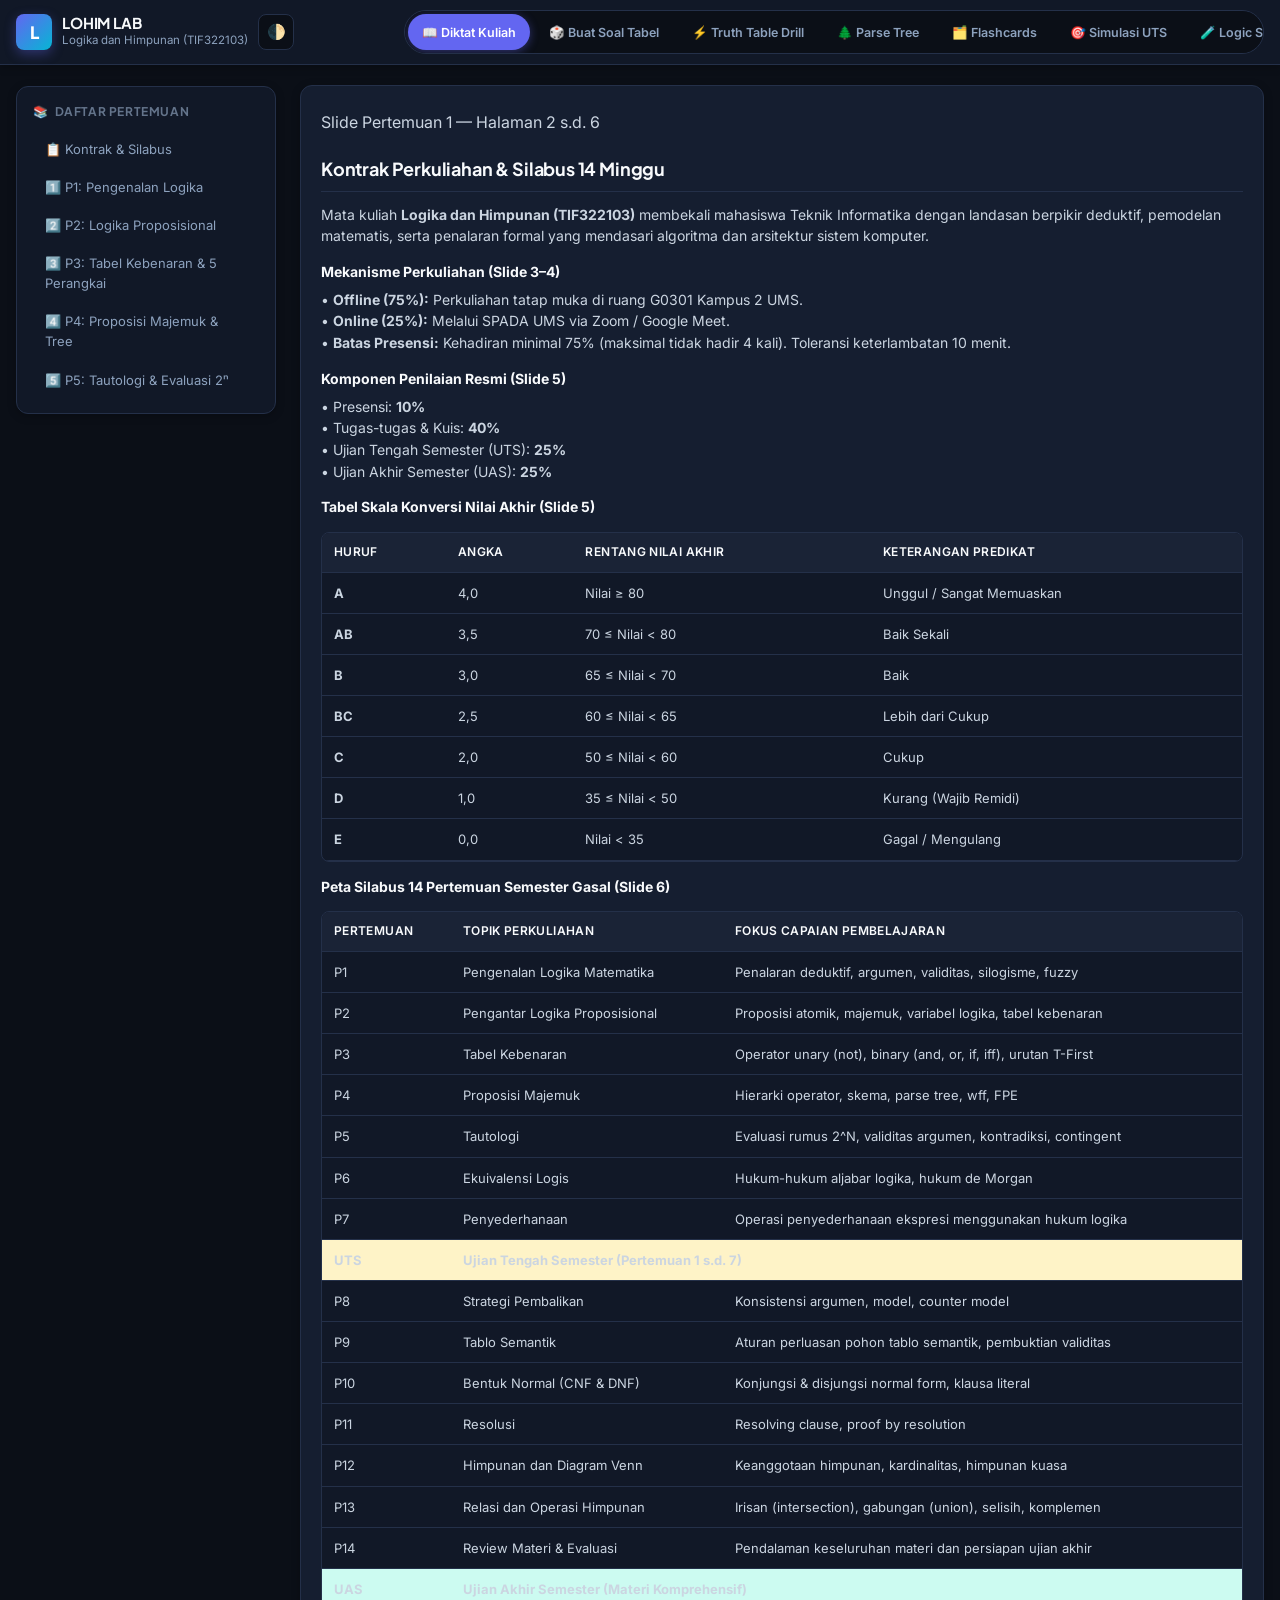
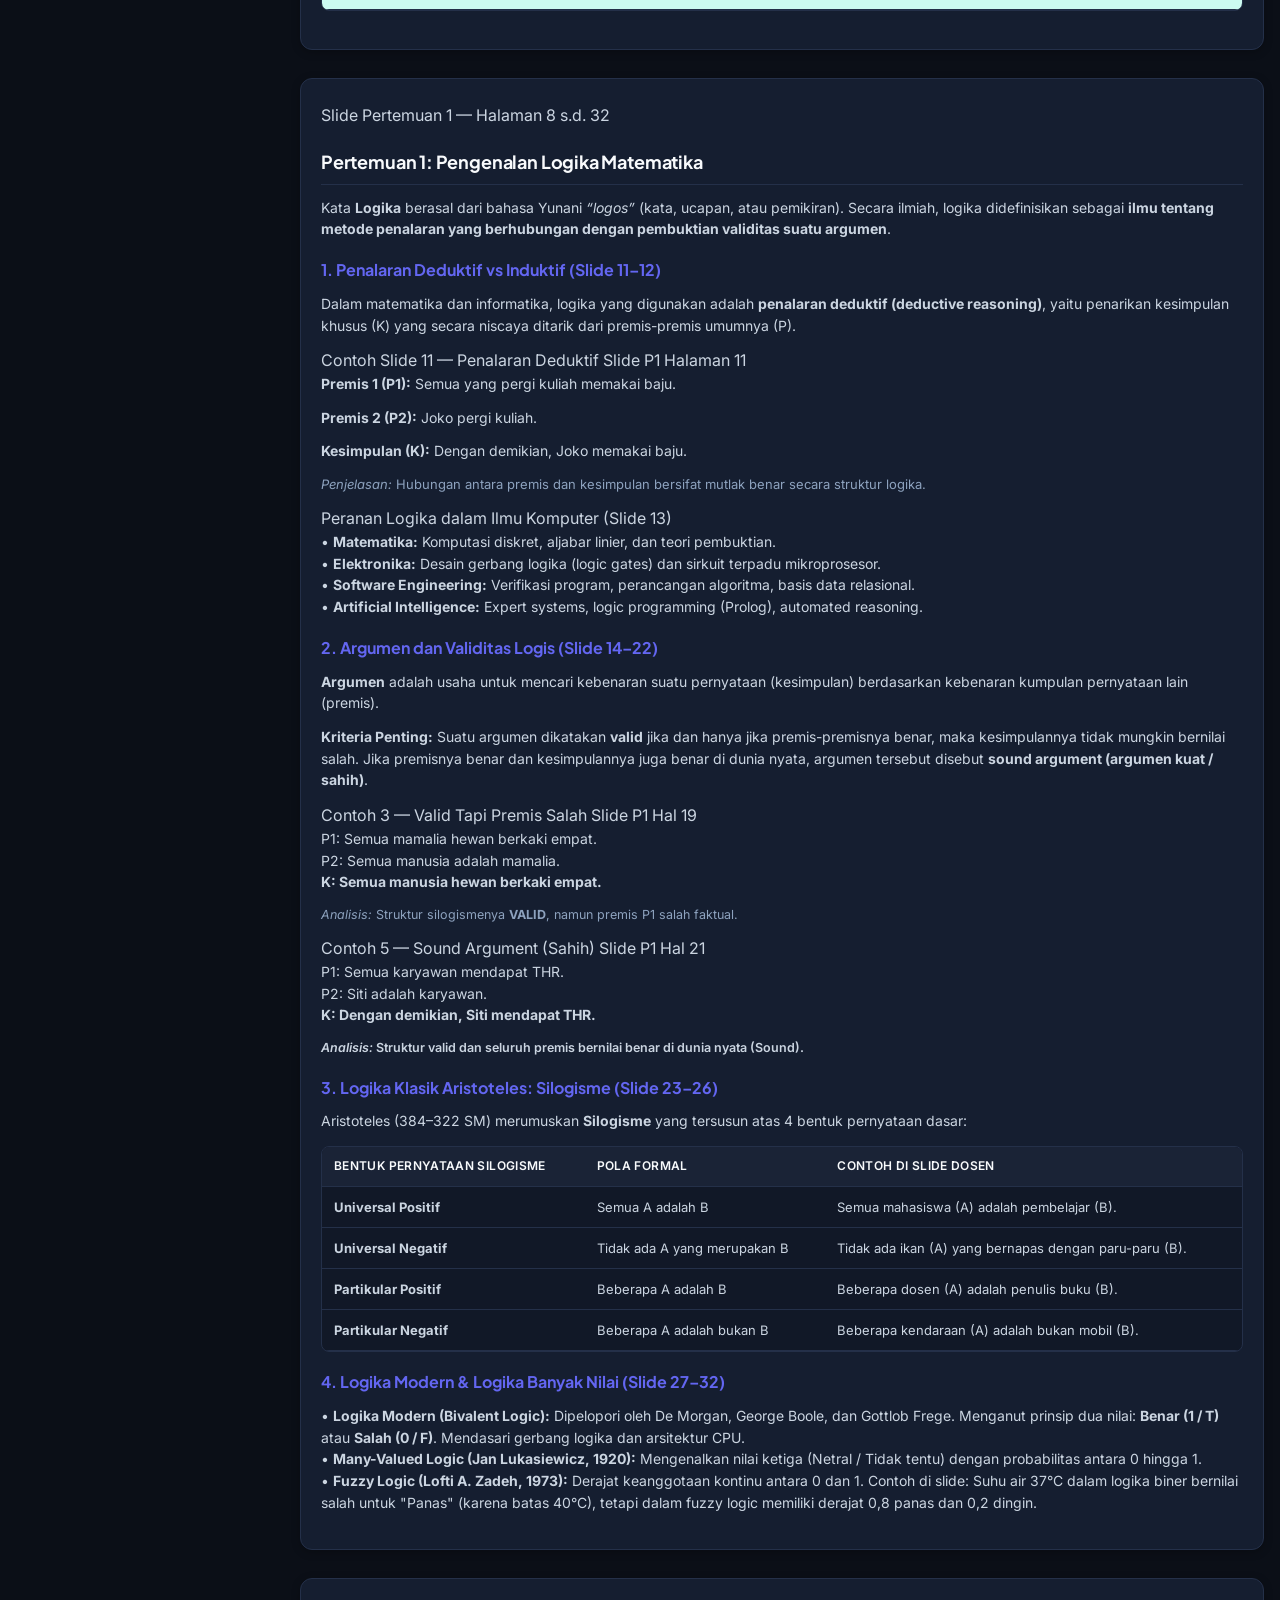
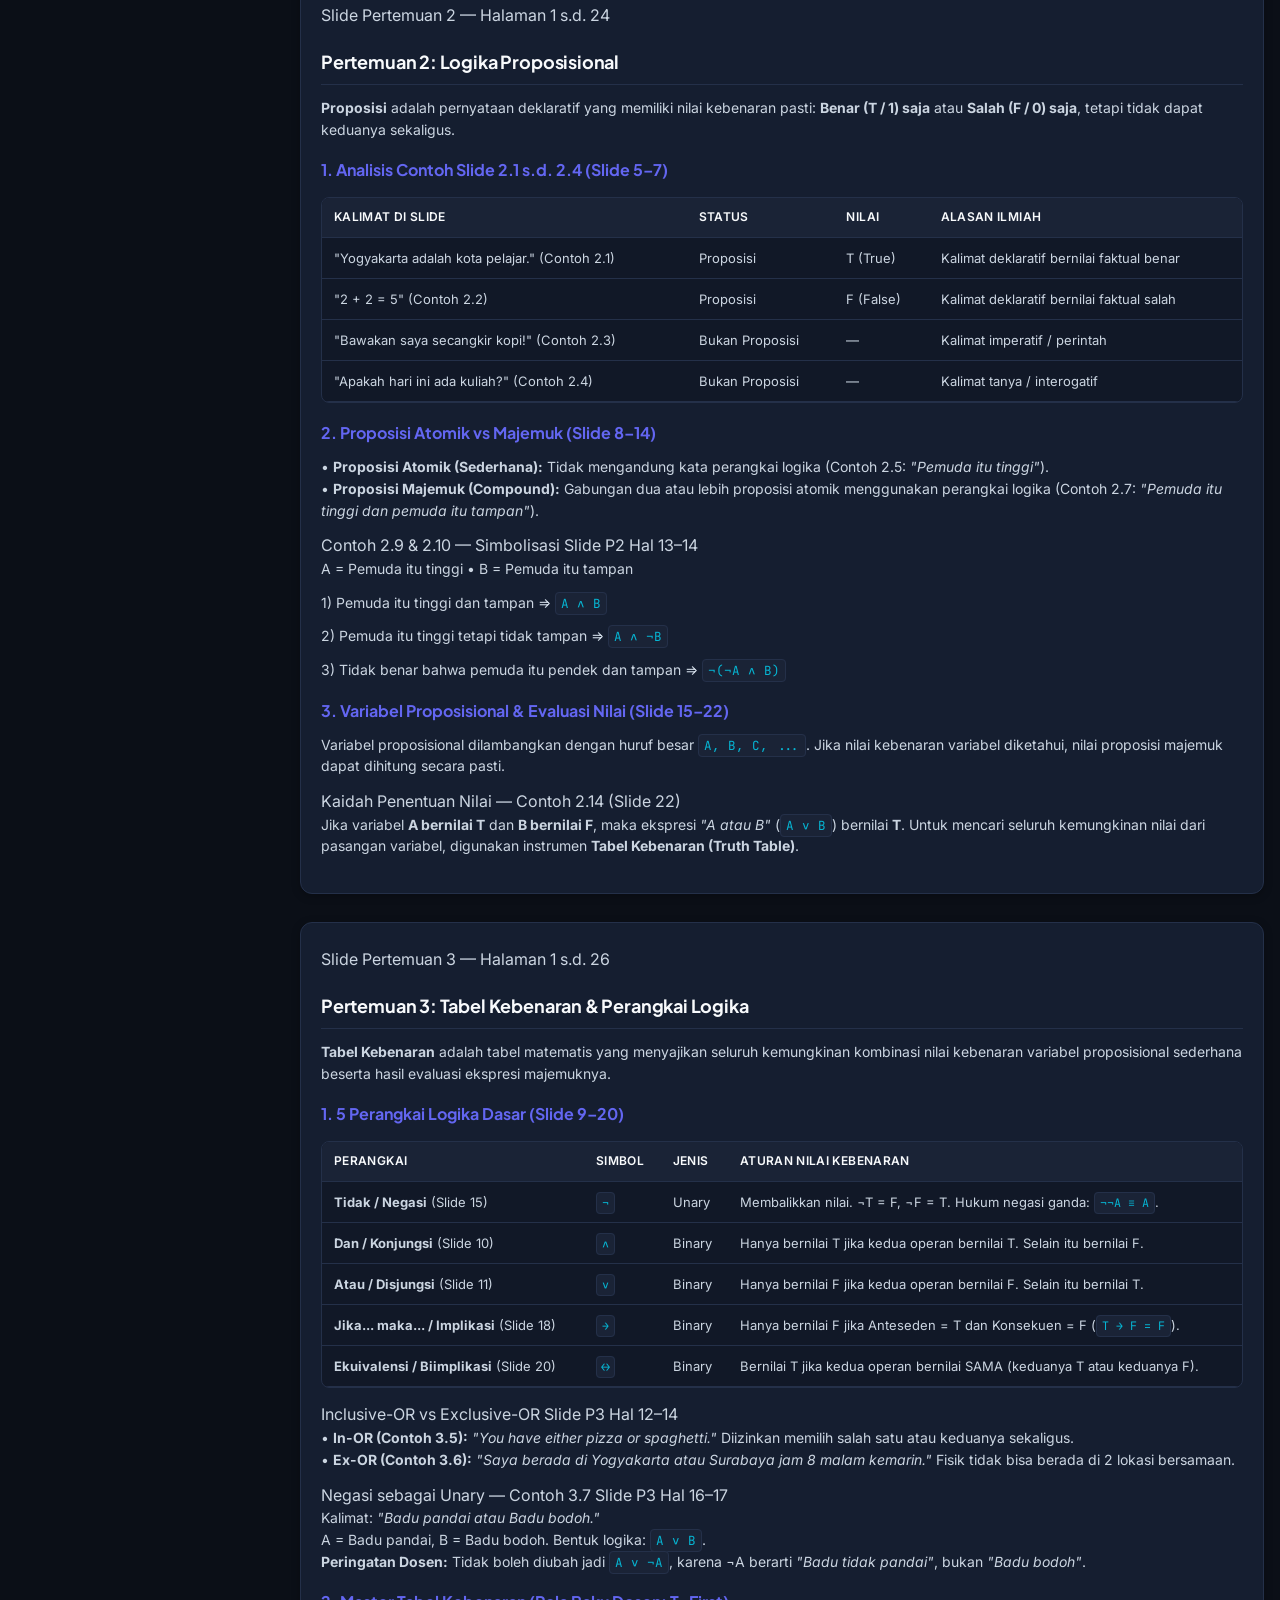
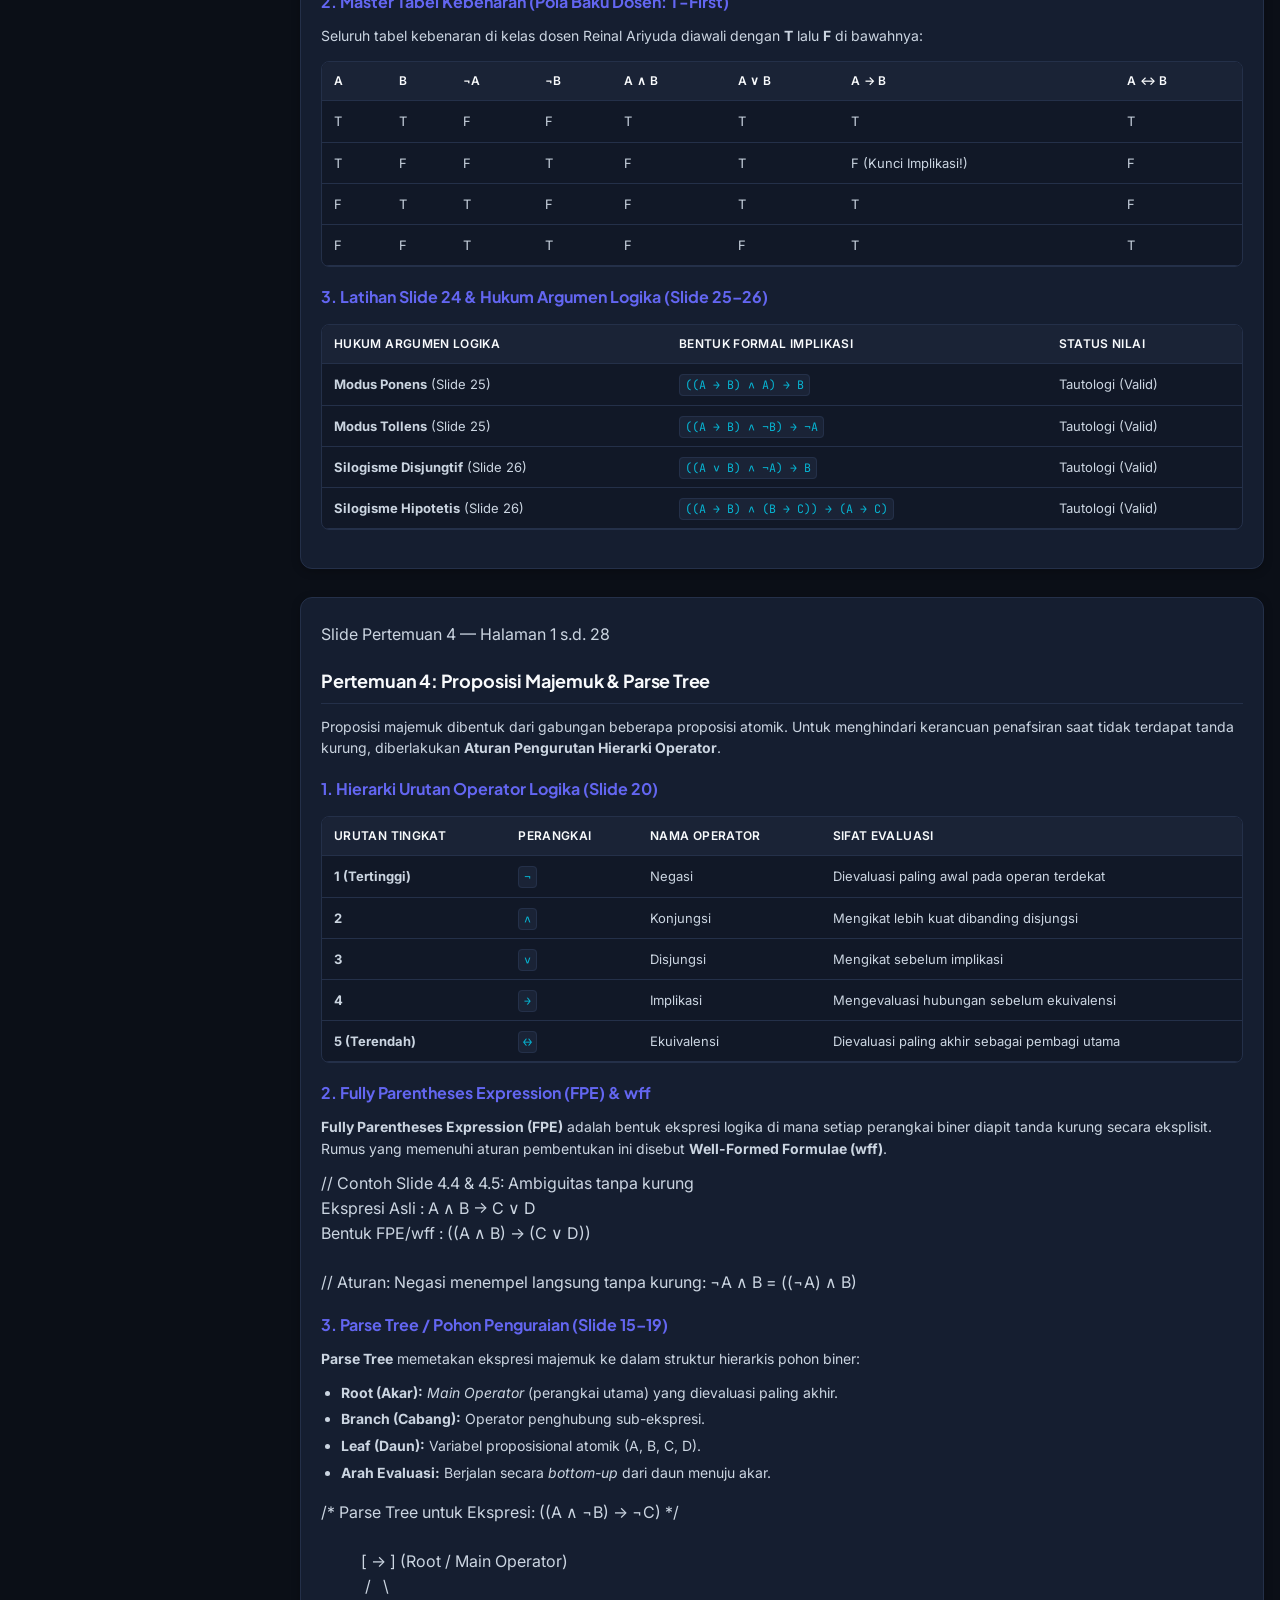
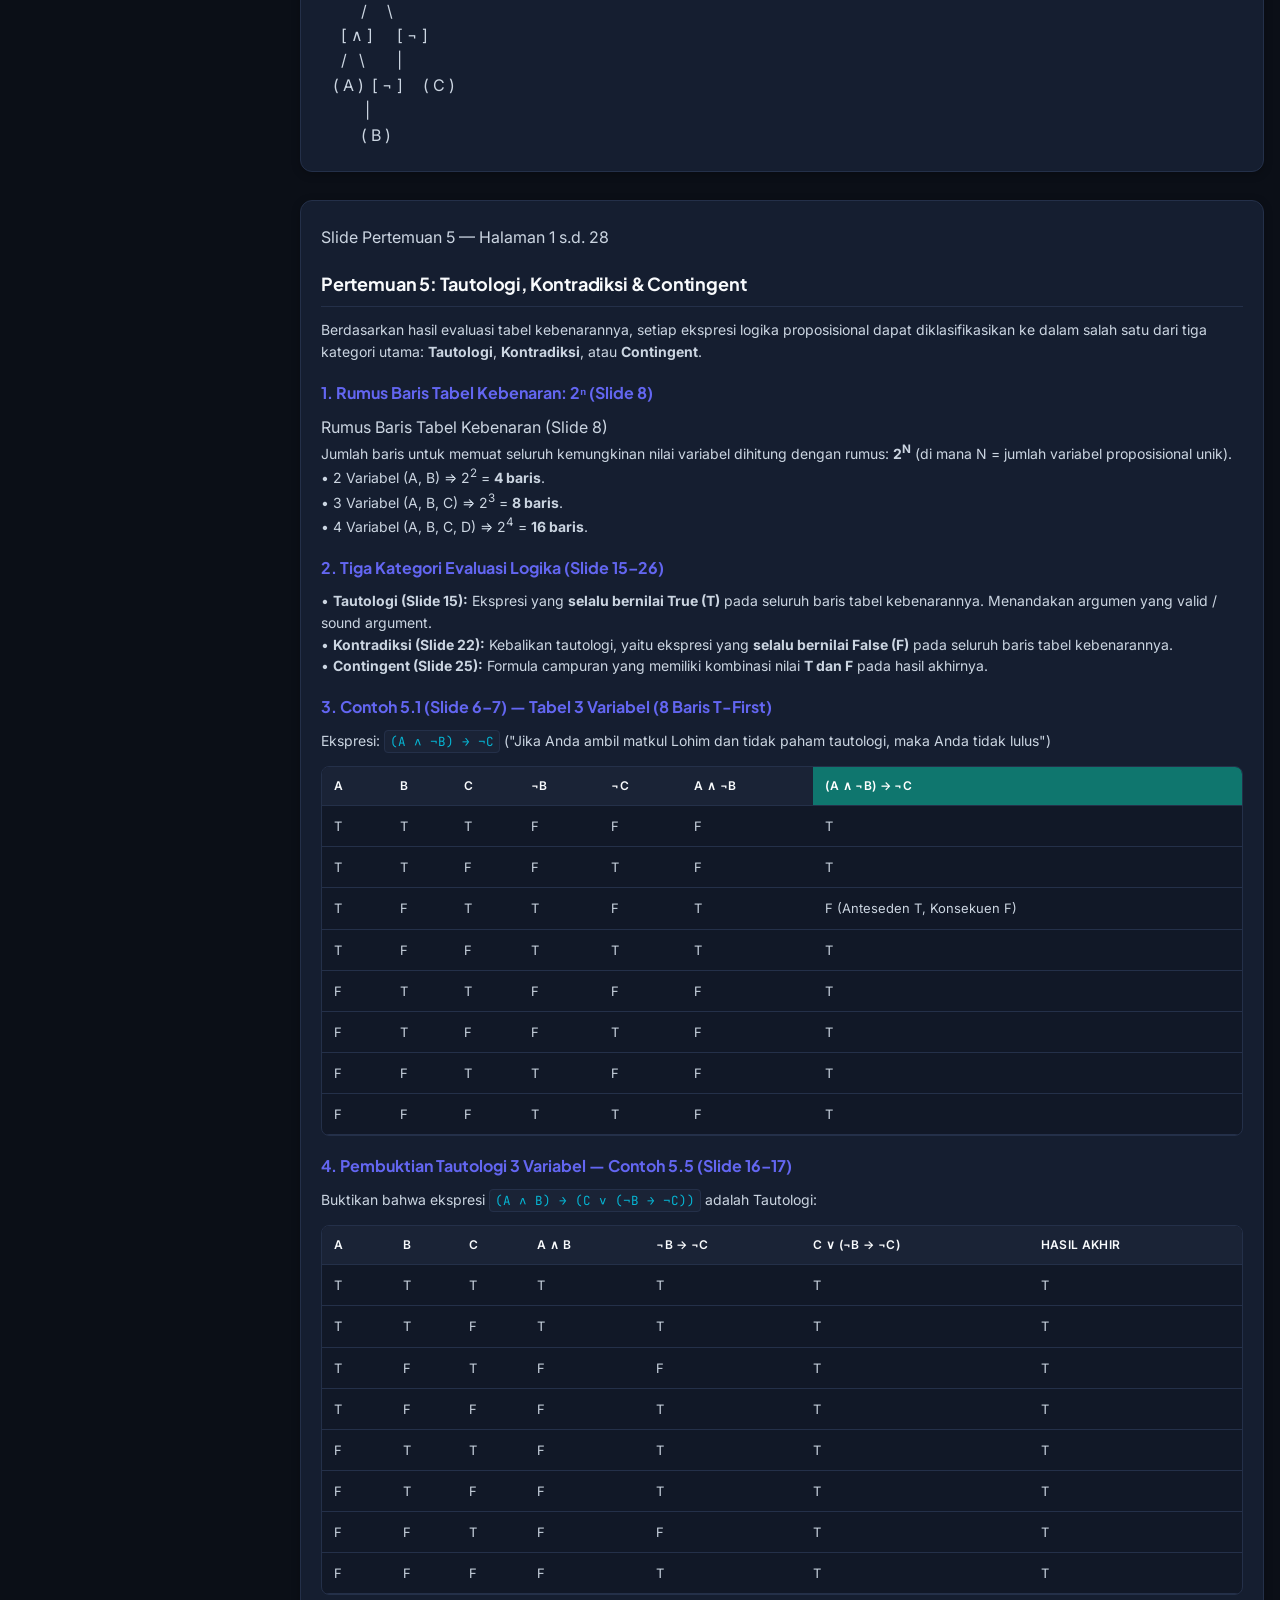
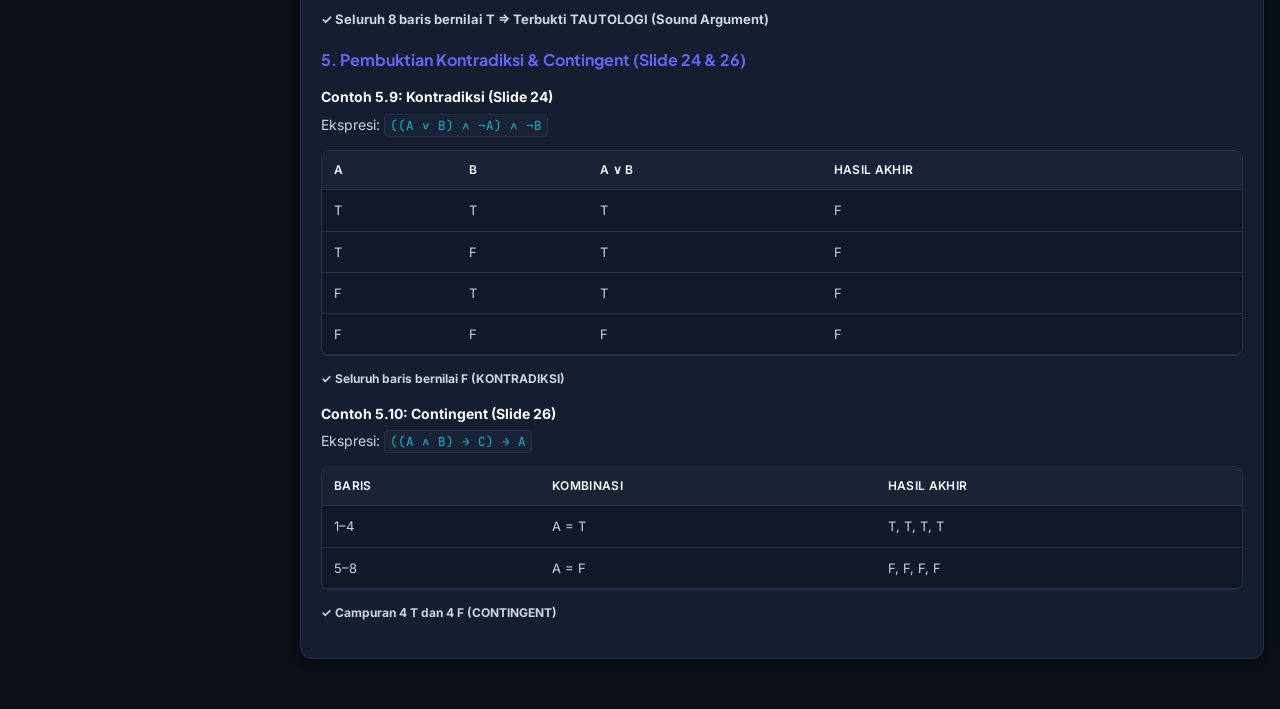
==== index.html @ 13d3b46c "feat(generator): add custom formula input & keypad for interactive truth table drill" ====
<!DOCTYPE html>
<html lang="id" data-theme="dark">
<head>
<meta charset="UTF-8">
<meta name="viewport" content="width=device-width, initial-scale=1.0, maximum-scale=1.0, user-scalable=no, viewport-fit=cover">
<title>LOHIM LAB — Modern Logic & Set Theory Interactive Master</title>
<link rel="preconnect" href="https://fonts.googleapis.com">
<link rel="preconnect" href="https://fonts.gstatic.com" crossorigin>
<link href="https://fonts.googleapis.com/css2?family=Inter:wght@400;500;600;700&family=JetBrains+Mono:wght@400;500;600;700&family=Plus+Jakarta+Sans:wght@600;700;800&display=swap" rel="stylesheet">
<style>
/* ==========================================================================
   DESIGN TOKENS: MODERN CYBER-ACADEMIC SLATE & ELECTRIC INDIGO (DARK / LIGHT)
   ========================================================================== */
:root {
  --font-sans: 'Inter', -apple-system, BlinkMacSystemFont, sans-serif;
  --font-heading: 'Plus Jakarta Sans', -apple-system, sans-serif;
  --font-mono: 'JetBrains Mono', monospace;

  /* Default Dark Mode (Cyber-Academic) */
  --bg-page: #0b0f17;
  --bg-surface: #111827;
  --bg-surface-elevated: #1a2336;
  --bg-surface-card: #151e30;
  --bg-hover: #222f46;
  --border-color: #243049;
  --border-subtle: #192336;

  --text-main: #f8fafc;
  --text-body: #cbd5e1;
  --text-muted: #8da2be;
  --text-subtle: #64748b;

  --primary: #6366f1;
  --primary-hover: #4f46e5;
  --primary-light: rgba(99, 102, 241, 0.15);
  --primary-border: rgba(99, 102, 241, 0.35);

  --accent-emerald: #10b981;
  --emerald-bg: rgba(16, 185, 129, 0.12);
  --emerald-border: rgba(16, 185, 129, 0.35);

  --accent-amber: #f59e0b;
  --amber-bg: rgba(245, 158, 11, 0.12);
  --amber-border: rgba(245, 158, 11, 0.35);

  --accent-rose: #f43f5e;
  --rose-bg: rgba(244, 63, 94, 0.12);
  --rose-border: rgba(244, 63, 94, 0.35);

  --accent-cyan: #06b6d4;
  --cyan-bg: rgba(6, 182, 212, 0.12);
  --cyan-border: rgba(6, 182, 212, 0.35);

  --radius-sm: 8px;
  --radius-md: 12px;
  --radius-lg: 16px;
  --radius-full: 9999px;

  --shadow-sm: 0 2px 8px rgba(0, 0, 0, 0.25);
  --shadow-md: 0 4px 20px rgba(0, 0, 0, 0.35);
}

[data-theme="light"] {
  --bg-page: #f8fafc;
  --bg-surface: #ffffff;
  --bg-surface-elevated: #f1f5f9;
  --bg-surface-card: #ffffff;
  --bg-hover: #e2e8f0;
  --border-color: #e2e8f0;
  --border-subtle: #edf2f7;

  --text-main: #0f172a;
  --text-body: #334155;
  --text-muted: #64748b;
  --text-subtle: #94a3b8;

  --primary: #4f46e5;
  --primary-hover: #4338ca;
  --primary-light: #eef2ff;
  --primary-border: #c7d2fe;

  --accent-emerald: #059669;
  --emerald-bg: #ecfdf5;
  --emerald-border: #a7f3d0;

  --accent-amber: #d97706;
  --amber-bg: #fffbeb;
  --amber-border: #fde68a;

  --accent-rose: #e11d48;
  --rose-bg: #fff1f2;
  --rose-border: #fecdd3;

  --accent-cyan: #0891b2;
  --cyan-bg: #ecfeff;
  --cyan-border: #a5f3fc;

  --shadow-sm: 0 1px 3px rgba(0, 0, 0, 0.06);
  --shadow-md: 0 4px 14px rgba(0, 0, 0, 0.08);
}

/* =================== RESET & GLOBAL =================== */
*, *::before, *::after {
  box-sizing: border-box;
  margin: 0;
  padding: 0;
}

html, body {
  max-width: 100vw;
  overflow-x: hidden;
}

body {
  font-family: var(--font-sans);
  background-color: var(--bg-page);
  color: var(--text-body);
  line-height: 1.55;
  -webkit-font-smoothing: antialiased;
  min-height: 100vh;
  display: flex;
  flex-direction: column;
}

/* =================== APP HEADER & RESPONSIVE SLIDING NAVBAR =================== */
.app-header {
  position: sticky;
  top: 0;
  z-index: 100;
  background: var(--bg-surface);
  backdrop-filter: blur(16px);
  -webkit-backdrop-filter: blur(16px);
  border-bottom: 1px solid var(--border-color);
  box-shadow: var(--shadow-sm);
  width: 100%;
}

.header-inner {
  max-width: 1300px;
  margin: 0 auto;
  padding: 10px 16px;
  display: flex;
  align-items: center;
  justify-content: space-between;
  gap: 12px;
}

.header-brand-row {
  display: flex;
  align-items: center;
  justify-content: space-between;
  gap: 10px;
}

.brand-group {
  display: flex;
  align-items: center;
  gap: 10px;
  cursor: pointer;
  text-decoration: none;
}

.brand-badge {
  width: 36px;
  height: 36px;
  border-radius: var(--radius-sm);
  background: linear-gradient(135deg, #6366f1, #06b6d4);
  display: flex;
  align-items: center;
  justify-content: center;
  color: #fff;
  font-weight: 800;
  font-family: var(--font-heading);
  font-size: 17px;
  box-shadow: 0 4px 12px rgba(99, 102, 241, 0.35);
  flex-shrink: 0;
}

.brand-info h1 {
  font-size: 15px;
  font-family: var(--font-heading);
  font-weight: 700;
  color: var(--text-main);
  letter-spacing: -0.01em;
  line-height: 1.2;
}

.brand-info p {
  font-size: 11.5px;
  color: var(--text-muted);
  white-space: nowrap;
}

/* Sliding Navigation Container */
.nav-scroll-container {
  display: flex;
  align-items: center;
  position: relative;
  min-width: 0;
  flex: 1;
  max-width: 860px;
}

.nav-tabs {
  display: flex;
  align-items: center;
  gap: 5px;
  background: var(--bg-page);
  padding: 3px;
  border-radius: var(--radius-full);
  border: 1px solid var(--border-color);
  overflow-x: auto;
  overflow-y: hidden;
  white-space: nowrap;
  -webkit-overflow-scrolling: touch;
  scrollbar-width: none;
  scroll-behavior: smooth;
  width: 100%;
}

.nav-tabs::-webkit-scrollbar {
  display: none;
}

.nav-tab-btn {
  background: transparent;
  border: none;
  color: var(--text-muted);
  font-family: var(--font-sans);
  font-size: 12.5px;
  font-weight: 600;
  padding: 7px 14px;
  border-radius: var(--radius-full);
  cursor: pointer;
  display: inline-flex;
  align-items: center;
  gap: 6px;
  white-space: nowrap;
  transition: all 0.2s ease;
  flex-shrink: 0;
  user-select: none;
  -webkit-tap-highlight-color: transparent;
  min-height: 36px;
}

.nav-tab-btn:hover {
  color: var(--text-main);
  background: var(--bg-hover);
}

.nav-tab-btn.active {
  background: var(--primary);
  color: #ffffff;
  box-shadow: 0 2px 10px rgba(99, 102, 241, 0.4);
}

.header-actions {
  display: flex;
  align-items: center;
  gap: 8px;
  flex-shrink: 0;
}

.theme-toggle-btn {
  background: var(--bg-page);
  border: 1px solid var(--border-color);
  color: var(--text-muted);
  width: 36px;
  height: 36px;
  border-radius: var(--radius-sm);
  display: flex;
  align-items: center;
  justify-content: center;
  cursor: pointer;
  transition: all 0.2s;
  flex-shrink: 0;
  font-size: 15px;
}

.theme-toggle-btn:hover {
  color: var(--text-main);
  border-color: var(--primary);
}

/* =================== MAIN CONTENT CONTAINER =================== */
.main-content {
  flex: 1;
  max-width: 1300px;
  width: 100%;
  margin: 0 auto;
  padding: 20px 16px 50px;
}

.tab-pane {
  display: none;
  animation: fadeIn 0.2s cubic-bezier(0.16, 1, 0.3, 1);
}

.tab-pane.active {
  display: block;
}

@keyframes fadeIn {
  from { opacity: 0; transform: translateY(4px); }
  to { opacity: 1; transform: translateY(0); }
}

/* =================== TAB 1: DIKTAT KULIAH =================== */
.diktat-layout {
  display: grid;
  grid-template-columns: 260px 1fr;
  gap: 24px;
  align-items: start;
}

.diktat-sidebar {
  position: sticky;
  top: 86px;
  background: var(--bg-surface);
  border: 1px solid var(--border-color);
  border-radius: var(--radius-md);
  padding: 16px;
  box-shadow: var(--shadow-sm);
}

.sidebar-title {
  font-family: var(--font-heading);
  font-size: 12px;
  font-weight: 700;
  text-transform: uppercase;
  letter-spacing: 0.05em;
  color: var(--text-subtle);
  margin-bottom: 10px;
  display: flex;
  align-items: center;
  gap: 6px;
}

.toc-list {
  list-style: none;
  display: flex;
  flex-direction: column;
  gap: 4px;
}

.toc-link {
  display: block;
  padding: 7px 10px;
  border-radius: var(--radius-sm);
  color: var(--text-muted);
  font-size: 13px;
  text-decoration: none;
  transition: all 0.2s;
  border-left: 2px solid transparent;
}

.toc-link:hover, .toc-link.active {
  color: var(--primary);
  background: var(--primary-light);
  border-left-color: var(--primary);
  font-weight: 600;
}

.diktat-body {
  display: flex;
  flex-direction: column;
  gap: 28px;
  min-width: 0;
}

.article-card {
  background: var(--bg-surface-card);
  border: 1px solid var(--border-color);
  border-radius: var(--radius-md);
  padding: 24px 20px;
  box-shadow: var(--shadow-sm);
  scroll-margin-top: 90px;
  overflow-wrap: break-word;
  word-break: break-word;
}

.article-card h1, .article-card h2 {
  font-family: var(--font-heading);
  color: var(--text-main);
  letter-spacing: -0.01em;
  margin-bottom: 12px;
}

.article-card h1 { font-size: 22px; }
.article-card h2 { font-size: 18px; border-bottom: 1px solid var(--border-color); padding-bottom: 8px; margin-top: 20px; }
.article-card h3 { font-family: var(--font-heading); font-size: 16px; color: var(--primary); margin: 18px 0 10px; }
.article-card h4 { font-family: var(--font-sans); font-size: 14px; color: var(--text-main); margin: 14px 0 6px; }
.article-card p { margin-bottom: 12px; color: var(--text-body); font-size: 14px; }
.article-card ul, .article-card ol { margin: 0 0 16px 20px; }
.article-card li { margin-bottom: 5px; font-size: 14px; }
.article-card code { font-family: var(--font-mono); background: var(--bg-surface-elevated); padding: 2px 5px; border-radius: 4px; color: var(--accent-cyan); font-size: 0.9em; border: 1px solid var(--border-color); overflow-wrap: break-word; }

/* Table safe scroll wrapper */
.table-scroll-wrap {
  width: 100%;
  max-width: 100%;
  overflow-x: auto;
  -webkit-overflow-scrolling: touch;
  margin: 14px 0;
  border-radius: var(--radius-sm);
  border: 1px solid var(--border-color);
  background: var(--bg-surface);
}

.article-card table, .academic-table {
  width: 100%;
  border-collapse: collapse;
  font-size: 13px;
}

.article-card th, .academic-table th {
  background: var(--bg-surface-elevated);
  color: var(--text-main);
  font-weight: 600;
  font-size: 12px;
  text-transform: uppercase;
  letter-spacing: 0.03em;
  padding: 10px 12px;
  text-align: left;
  border-bottom: 1px solid var(--border-color);
}

.article-card td, .academic-table td {
  padding: 10px 12px;
  text-align: left;
  border-bottom: 1px solid var(--border-color);
  color: var(--text-body);
}

.article-card tr:hover td {
  background: var(--bg-hover);
}

/* Callout Box styling */
.callout {
  padding: 14px 16px;
  border-radius: var(--radius-sm);
  margin: 16px 0;
  border-left: 4px solid;
  font-size: 13.5px;
}

.callout-info { background: var(--primary-light); border-color: var(--primary); color: var(--text-body); }
.callout-warning { background: var(--amber-bg); border-color: var(--accent-amber); color: var(--text-body); }
.callout-success { background: var(--emerald-bg); border-color: var(--accent-emerald); color: var(--text-body); }

/* =================== TAB 2: TRUTH TABLE DRILL =================== */
.drill-container { display: flex; flex-direction: column; gap: 20px; }
.section-hero {
  background: linear-gradient(135deg, rgba(99, 102, 241, 0.12), rgba(6, 182, 212, 0.08));
  border: 1px solid var(--primary-border);
  border-radius: var(--radius-md);
  padding: 20px;
  display: flex;
  justify-content: space-between;
  align-items: center;
  flex-wrap: wrap;
  gap: 14px;
}
.hero-text h2 { font-family: var(--font-heading); font-size: 20px; color: var(--text-main); margin-bottom: 4px; }
.hero-text p { color: var(--text-muted); font-size: 13.5px; }

.drill-selector { display: flex; gap: 8px; overflow-x: auto; -webkit-overflow-scrolling: touch; padding-bottom: 4px; max-width: 100%; }
.drill-btn {
  background: var(--bg-surface);
  border: 1px solid var(--border-color);
  color: var(--text-body);
  padding: 7px 12px;
  border-radius: var(--radius-sm);
  font-size: 12.5px;
  font-weight: 600;
  cursor: pointer;
  transition: all 0.2s;
  white-space: nowrap;
  flex-shrink: 0;
}
.drill-btn.active, .drill-btn:hover { background: var(--primary); color: #fff; border-color: var(--primary); }

.drill-card {
  background: var(--bg-surface-card);
  border: 1px solid var(--border-color);
  border-radius: var(--radius-md);
  padding: 20px;
  box-shadow: var(--shadow-sm);
}

.drill-formula-bar {
  display: flex;
  align-items: center;
  justify-content: space-between;
  padding: 12px 16px;
  background: var(--bg-surface-elevated);
  border-radius: var(--radius-sm);
  margin-bottom: 16px;
  border: 1px solid var(--border-color);
  flex-wrap: wrap;
  gap: 10px;
}
.formula-display { font-family: var(--font-mono); font-size: 17px; color: var(--text-main); font-weight: 700; }

.drill-matrix-table { width: 100%; border-collapse: collapse; }
.drill-matrix-table th, .drill-matrix-table td { padding: 10px 12px; text-align: center; border: 1px solid var(--border-color); }
.drill-matrix-table th { background: var(--bg-surface-elevated); font-family: var(--font-mono); font-size: 13px; color: var(--text-main); }
.drill-matrix-table .input-cell-var { background: var(--bg-page); font-weight: 700; font-family: var(--font-mono); color: var(--text-muted); }

.toggle-cell-btn {
  background: var(--bg-surface-elevated);
  border: 1px solid var(--border-color);
  color: var(--text-muted);
  font-family: var(--font-mono);
  font-weight: 700;
  font-size: 14px;
  padding: 5px 14px;
  border-radius: var(--radius-sm);
  cursor: pointer;
  transition: all 0.15s;
  min-width: 48px;
  min-height: 36px;
}
.toggle-cell-btn.val-T { background: var(--emerald-bg); color: var(--accent-emerald); border-color: var(--emerald-border); }
.toggle-cell-btn.val-F { background: var(--rose-bg); color: var(--accent-rose); border-color: var(--rose-border); }
.toggle-cell-btn.is-correct { outline: 2px solid var(--accent-emerald); box-shadow: 0 0 8px rgba(16, 185, 129, 0.4); }
.toggle-cell-btn.is-wrong { outline: 2px solid var(--accent-rose); animation: shake 0.3s; }

@keyframes shake { 0%, 100% { transform: translateX(0); } 25% { transform: translateX(-4px); } 75% { transform: translateX(4px); } }

.drill-actions { display: flex; align-items: center; justify-content: space-between; gap: 10px; flex-wrap: wrap; }

.btn-primary {
  background: var(--primary);
  color: #fff;
  border: none;
  font-family: var(--font-sans);
  font-size: 13.5px;
  font-weight: 600;
  padding: 9px 18px;
  border-radius: var(--radius-sm);
  cursor: pointer;
  display: inline-flex;
  align-items: center;
  justify-content: center;
  gap: 6px;
  transition: all 0.2s;
  box-shadow: 0 4px 12px rgba(99, 102, 241, 0.3);
  min-height: 42px;
}
.btn-primary:hover { background: var(--primary-hover); transform: translateY(-1px); }

.btn-secondary {
  background: var(--bg-surface-elevated);
  border: 1px solid var(--border-color);
  color: var(--text-body);
  font-size: 13.5px;
  font-weight: 600;
  padding: 9px 16px;
  border-radius: var(--radius-sm);
  cursor: pointer;
  transition: all 0.2s;
  min-height: 42px;
  display: inline-flex;
  align-items: center;
  justify-content: center;
}
.btn-secondary:hover { background: var(--bg-hover); color: var(--text-main); }
.drill-feedback-box { margin-top: 16px; padding: 14px 16px; border-radius: var(--radius-sm); display: none; }

/* =================== TAB 3: PARSE TREE STUDIO =================== */
.tree-container { display: flex; flex-direction: column; gap: 20px; }
.tree-card { background: var(--bg-surface-card); border: 1px solid var(--border-color); border-radius: var(--radius-md); padding: 24px; text-align: center; }
.tree-display-svg { width: 100%; max-width: 650px; height: auto; aspect-ratio: 600 / 320; margin: 14px auto; display: block; }
.tree-legend { display: flex; justify-content: center; gap: 14px; margin-top: 14px; font-size: 12px; color: var(--text-muted); flex-wrap: wrap; }
.legend-item { display: flex; align-items: center; gap: 6px; }
.legend-dot { width: 9px; height: 9px; border-radius: 50%; flex-shrink: 0; }

/* =================== TAB 4: FLASHCARDS =================== */
.flashcards-container { max-width: 720px; margin: 0 auto; display: flex; flex-direction: column; gap: 16px; width: 100%; }
.fc-meta-bar { display: flex; align-items: center; justify-content: space-between; padding: 8px 16px; background: var(--bg-surface); border: 1px solid var(--border-color); border-radius: var(--radius-full); }
.flashcard-3d-wrapper { perspective: 1000px; min-height: 320px; cursor: pointer; width: 100%; }
.flashcard-inner { position: relative; width: 100%; height: 100%; min-height: 320px; text-align: center; transition: transform 0.6s cubic-bezier(0.16, 1, 0.3, 1); transform-style: preserve-3d; border-radius: var(--radius-md); }
.flashcard-inner.flipped { transform: rotateY(180deg); }
.flashcard-front, .flashcard-back {
  position: absolute; width: 100%; height: 100%; min-height: 320px; -webkit-backface-visibility: hidden; backface-visibility: hidden; border-radius: var(--radius-md); padding: 28px 20px; display: flex; flex-direction: column; justify-content: center; align-items: center; border: 1px solid var(--border-color); box-shadow: var(--shadow-md); overflow-y: auto;
}
.flashcard-front { background: linear-gradient(135deg, var(--bg-surface), var(--bg-surface-elevated)); }
.flashcard-back { background: linear-gradient(135deg, var(--bg-surface-elevated), var(--bg-surface-card)); transform: rotateY(180deg); border-color: var(--primary-border); }
.fc-tag { font-size: 11px; font-weight: 700; text-transform: uppercase; letter-spacing: 0.05em; color: var(--primary); margin-bottom: 12px; }
.fc-question { font-family: var(--font-heading); font-size: 17px; font-weight: 700; color: var(--text-main); line-height: 1.4; }
.fc-answer { font-size: 13.5px; color: var(--text-body); line-height: 1.55; text-align: left; }
.fc-controls { display: flex; justify-content: center; align-items: center; gap: 10px; flex-wrap: wrap; }

/* =================== TAB 5: UTS EXAM ARENA =================== */
.arena-container { display: flex; flex-direction: column; gap: 16px; }
.arena-topbar { display: flex; justify-content: space-between; align-items: center; background: var(--bg-surface); border: 1px solid var(--border-color); border-radius: var(--radius-md); padding: 12px 16px; flex-wrap: wrap; gap: 12px; }
.arena-stats { display: flex; gap: 16px; }
.stat-chip { display: flex; flex-direction: column; }
.stat-label { font-size: 10.5px; text-transform: uppercase; color: var(--text-subtle); font-weight: 600; }
.stat-val { font-family: var(--font-mono); font-size: 17px; font-weight: 700; color: var(--text-main); }
.arena-question-card { background: var(--bg-surface-card); border: 1px solid var(--border-color); border-radius: var(--radius-md); padding: 22px 18px; box-shadow: var(--shadow-sm); }
.q-badge-row { display: flex; align-items: center; justify-content: space-between; margin-bottom: 14px; flex-wrap: wrap; gap: 6px; }
.q-pert-pill { background: var(--primary-light); color: var(--primary); padding: 3px 10px; border-radius: var(--radius-full); font-size: 11.5px; font-weight: 700; }
.q-text { font-family: var(--font-heading); font-size: 16px; font-weight: 600; color: var(--text-main); line-height: 1.5; margin-bottom: 18px; }
.q-options-grid { display: grid; grid-template-columns: 1fr; gap: 8px; }
.q-opt-btn { background: var(--bg-surface-elevated); border: 1px solid var(--border-color); padding: 12px 16px; border-radius: var(--radius-sm); color: var(--text-body); text-align: left; font-size: 13.5px; cursor: pointer; transition: all 0.2s; display: flex; align-items: center; gap: 10px; min-height: 44px; }
.q-opt-btn:hover { background: var(--bg-hover); border-color: var(--primary); color: var(--text-main); }
.opt-letter { width: 26px; height: 26px; border-radius: 50%; background: var(--bg-page); border: 1px solid var(--border-color); display: flex; align-items: center; justify-content: center; font-weight: 700; font-size: 12px; flex-shrink: 0; }
.q-opt-btn.correct { background: var(--emerald-bg); border-color: var(--accent-emerald); color: var(--accent-emerald); }
.q-opt-btn.wrong { background: var(--rose-bg); border-color: var(--accent-rose); color: var(--accent-rose); }
.q-explanation-drawer { margin-top: 18px; padding: 16px; border-radius: var(--radius-sm); background: var(--bg-surface-elevated); border: 1px solid var(--border-color); display: none; font-size: 13.5px; }
.jump-bar { display: flex; gap: 5px; flex-wrap: wrap; margin-top: 18px; padding-top: 14px; border-top: 1px solid var(--border-color); }
.jump-btn { width: 32px; height: 32px; border-radius: var(--radius-sm); background: var(--bg-surface-elevated); border: 1px solid var(--border-color); color: var(--text-muted); font-family: var(--font-mono); font-size: 12px; font-weight: 600; cursor: pointer; transition: all 0.15s; }
.jump-btn.current { border-color: var(--primary); color: var(--primary); font-weight: 700; }
.jump-btn.done-correct { background: var(--emerald-bg); color: var(--accent-emerald); border-color: var(--emerald-border); }
.jump-btn.done-wrong { background: var(--rose-bg); color: var(--accent-rose); border-color: var(--rose-border); }

/* =================== TAB 6: LOGIC SANDBOX =================== */
.sandbox-card { background: var(--bg-surface-card); border: 1px solid var(--border-color); border-radius: var(--radius-md); padding: 24px; width: 100%; }
.sandbox-input-row { display: flex; gap: 10px; margin-bottom: 14px; width: 100%; }
.sandbox-input { flex: 1; min-width: 0; background: var(--bg-surface-elevated); border: 1px solid var(--border-color); border-radius: var(--radius-sm); padding: 10px 14px; color: var(--text-main); font-family: var(--font-mono); font-size: 15px; min-height: 44px; }
.btn-generate { flex-shrink: 0; white-space: nowrap; padding: 0 20px; min-height: 44px; }
.virtual-keys-grid { display: grid; grid-template-columns: repeat(5, 1fr); gap: 6px; margin-bottom: 18px; width: 100%; }
.v-key { display: flex; flex-direction: column; align-items: center; justify-content: center; background: var(--bg-surface-elevated); border: 1px solid var(--border-color); border-radius: var(--radius-sm); padding: 6px 2px; min-height: 46px; cursor: pointer; transition: all 0.15s; user-select: none; -webkit-tap-highlight-color: transparent; }
.v-key:hover, .v-key:active { background: var(--primary); border-color: var(--primary); }
.v-key:hover .v-key-symbol, .v-key:active .v-key-symbol, .v-key:hover .v-key-sub, .v-key:active .v-key-sub { color: #ffffff; }
.v-key-symbol { font-family: var(--font-mono); font-size: 15px; font-weight: 700; color: var(--text-main); }
.v-key-sub { font-size: 8.5px; font-weight: 600; color: var(--text-muted); text-transform: uppercase; letter-spacing: 0.03em; margin-top: 1px; }

.classification-banner { display: flex; align-items: center; justify-content: space-between; gap: 10px; padding: 12px 14px; border-radius: var(--radius-sm); margin: 16px 0 12px; border: 1px solid var(--border-color); background: var(--bg-surface-elevated); flex-wrap: wrap; }
.classification-label { font-size: 13px; font-weight: 600; color: var(--text-muted); }
.status-badge-box { display: inline-flex; align-items: center; gap: 6px; padding: 6px 12px; border-radius: 6px; font-size: 12.5px; font-weight: 700; letter-spacing: 0.02em; }
.status-badge-box.tautology { background: var(--emerald-bg); color: var(--accent-emerald); border: 1px solid var(--emerald-border); }
.status-badge-box.contradiction { background: var(--rose-bg); color: var(--accent-rose); border: 1px solid var(--rose-border); }
.status-badge-box.contingent { background: var(--amber-bg); color: var(--accent-amber); border: 1px solid var(--amber-border); }

/* =================== TAB 7: GENERATOR SOAL TABEL KEBENARAN (NEW FEATURE) =================== */
.gen-problem-card {
  background: var(--bg-surface-card);
  border: 1px solid var(--border-color);
  border-radius: var(--radius-md);
  padding: 24px 20px;
  box-shadow: var(--shadow-sm);
  margin-bottom: 20px;
}
.gen-target-box {
  background: var(--bg-surface-elevated);
  border: 1px solid var(--primary-border);
  border-radius: var(--radius-sm);
  padding: 16px;
  margin: 16px 0;
  display: flex;
  align-items: center;
  justify-content: space-between;
  flex-wrap: wrap;
  gap: 12px;
}
.gen-formula-title {
  font-family: var(--font-mono);
  font-size: 20px;
  font-weight: 700;
  color: var(--primary);
  letter-spacing: 0.02em;
}
.gen-controls-bar {
  display: flex;
  gap: 10px;
  flex-wrap: wrap;
  align-items: center;
  margin-bottom: 16px;
}
.answer-key-drawer {
  margin-top: 20px;
  padding: 18px;
  border-radius: var(--radius-sm);
  background: var(--bg-surface-elevated);
  border: 1px solid var(--emerald-border);
  display: none;
  animation: fadeIn 0.25s ease;
}
.key-toggle-btn {
  background: var(--bg-surface-elevated);
  border: 1px solid var(--border-color);
  color: var(--text-main);
  padding: 10px 18px;
  border-radius: var(--radius-sm);
  font-weight: 600;
  font-size: 13.5px;
  cursor: pointer;
  display: inline-flex;
  align-items: center;
  gap: 8px;
  transition: all 0.2s;
  min-height: 42px;
}
.key-toggle-btn:hover {
  background: var(--bg-hover);
  border-color: var(--primary);
}
.key-toggle-btn.open {
  background: var(--emerald-bg);
  border-color: var(--accent-emerald);
  color: var(--accent-emerald);
}

/* ==========================================================================
   MOBILE RESPONSIVE OVERHAUL (< 768px) - NO HORIZONTAL OVERFLOW & COMPACT TEXT
   ========================================================================== */
@media (max-width: 768px) {
  body { font-size: 13px; }
  .header-inner { flex-direction: column; align-items: stretch; padding: 8px 12px; gap: 8px; }
  .header-brand-row { width: 100%; display: flex; justify-content: space-between; align-items: center; }
  .brand-info p { display: none; }
  .nav-scroll-container { width: 100%; max-width: 100%; }
  .nav-tabs { padding: 2px; gap: 3px; }
  .nav-tab-btn { font-size: 12px; padding: 6px 11px; min-height: 34px; }
  .main-content { padding: 10px 8px 40px !important; }
  .diktat-layout { grid-template-columns: 1fr; gap: 14px; }
  .diktat-sidebar { display: none; }
  .article-card { padding: 14px 10px !important; border-radius: var(--radius-sm) !important; }
  .article-card h1 { font-size: 18px !important; }
  .article-card h2 { font-size: 15.5px !important; padding-bottom: 5px !important; margin-top: 14px !important; }
  .article-card h3 { font-size: 14px !important; margin: 12px 0 6px !important; }
  .article-card h4 { font-size: 13px !important; margin: 10px 0 4px !important; }
  .article-card p, .article-card li { font-size: 12.5px !important; line-height: 1.5 !important; }
  .article-card ul, .article-card ol { margin: 0 0 10px 16px !important; }

  /* COMPACT TABLES - FIT ON MOBILE WITHOUT NEEDING HORIZONTAL SCROLL */
  .table-scroll-wrap { margin: 8px 0 !important; border-radius: 6px !important; max-width: 100% !important; }
  .article-card table, .academic-table { min-width: 0 !important; width: 100% !important; font-size: 11px !important; table-layout: auto !important; }
  .article-card th, .academic-table th { padding: 6px 4px !important; font-size: 10px !important; letter-spacing: 0 !important; word-break: break-word !important; white-space: normal !important; line-height: 1.2 !important; }
  .article-card td, .academic-table td { padding: 6px 4px !important; font-size: 11px !important; line-height: 1.3 !important; word-break: break-word !important; white-space: normal !important; }

  .drill-card, .tree-card, .arena-question-card, .sandbox-card, .gen-problem-card { padding: 14px 10px !important; border-radius: var(--radius-sm) !important; }
  .formula-display { font-size: 15px !important; }
  .section-hero { padding: 14px 10px !important; }
  .hero-text h2 { font-size: 16px !important; }
  .flashcard-3d-wrapper, .flashcard-inner, .flashcard-front, .flashcard-back { min-height: 330px !important; }
  .fc-question { font-size: 15px !important; }
  .btn-primary, .btn-secondary, .key-toggle-btn { width: 100% !important; }
  .drill-actions, .fc-controls { flex-direction: column !important; width: 100% !important; }

  /* Matrix table in Drills and Sandbox */
  .drill-matrix-table { min-width: 0 !important; width: 100% !important; }
  .drill-matrix-table th { padding: 6px 3px !important; font-size: 10.5px !important; }
  .drill-matrix-table td { padding: 4px 2px !important; font-size: 10.5px !important; }
  .toggle-cell-btn { min-width: 34px !important; min-height: 30px !important; padding: 3px 5px !important; font-size: 11px !important; }

  /* Sandbox Mobile Specific */
  .sandbox-input-row { flex-direction: column !important; gap: 8px !important; }
  .btn-generate { width: 100% !important; }
  .virtual-keys-grid { gap: 5px !important; }
  .v-key { min-height: 42px !important; padding: 4px 2px !important; }
  .v-key-symbol { font-size: 14px !important; }
  .v-key-sub { font-size: 8px !important; }
  .classification-banner { flex-direction: column !important; align-items: flex-start !important; gap: 6px !important; }
  .status-badge-box { width: 100% !important; justify-content: center !important; }

  .gen-controls-bar { flex-direction: column !important; width: 100% !important; }
  .gen-controls-bar button, .gen-controls-bar select { width: 100% !important; }
  .gen-formula-title { font-size: 17px !important; }
}
</style>
</head>
<body>

<!-- APP HEADER -->
<header class="app-header">
  <div class="header-inner">
    <!-- Top Row: Brand & Theme Toggle -->
    <div class="header-brand-row">
      <div class="brand-group" onclick="switchTab('diktat')">
        <div class="brand-badge">L</div>
        <div class="brand-info">
          <h1>LOHIM LAB</h1>
          <p>Logika dan Himpunan (TIF322103)</p>
        </div>
      </div>
      <div class="header-actions">
        <button class="theme-toggle-btn" onclick="toggleTheme()" title="Ganti Tema (Dark / Light)">
          🌓
        </button>
      </div>
    </div>

    <!-- Sliding Mobile Navigation Tabs -->
    <div class="nav-scroll-container">
      <nav class="nav-tabs" role="tablist" id="mainNavTabs">
        <button class="nav-tab-btn active" onclick="switchTab('diktat')" id="tabBtn-diktat">📖 Diktat Kuliah</button>
        <button class="nav-tab-btn" onclick="switchTab('generator')" id="tabBtn-generator">🎲 Buat Soal Tabel</button>
        <button class="nav-tab-btn" onclick="switchTab('drill')" id="tabBtn-drill">⚡ Truth Table Drill</button>
        <button class="nav-tab-btn" onclick="switchTab('tree')" id="tabBtn-tree">🌲 Parse Tree</button>
        <button class="nav-tab-btn" onclick="switchTab('flashcards')" id="tabBtn-flashcards">🗂️ Flashcards</button>
        <button class="nav-tab-btn" onclick="switchTab('arena')" id="tabBtn-arena">🎯 Simulasi UTS</button>
        <button class="nav-tab-btn" onclick="switchTab('sandbox')" id="tabBtn-sandbox">🧪 Logic Sandbox</button>
      </nav>
    </div>
  </div>
</header>

<!-- MAIN APP CONTAINER -->
<main class="main-content">

  <!-- ==================== TAB 1: DIKTAT KULIAH ==================== -->
  <div id="tab-diktat" class="tab-pane active">
    <div class="diktat-layout">
      <!-- Sticky Sidebar -->
      <aside class="diktat-sidebar">
        <div class="sidebar-title">
          <span>📚</span> Daftar Pertemuan
        </div>
        <ul class="toc-list">
          <li><a href="#art-kontrak" class="toc-link">📋 Kontrak & Silabus</a></li>
          <li><a href="#art-p1" class="toc-link">1️⃣ P1: Pengenalan Logika</a></li>
          <li><a href="#art-p2" class="toc-link">2️⃣ P2: Logika Proposisional</a></li>
          <li><a href="#art-p3" class="toc-link">3️⃣ P3: Tabel Kebenaran & 5 Perangkai</a></li>
          <li><a href="#art-p4" class="toc-link">4️⃣ P4: Proposisi Majemuk & Tree</a></li>
          <li><a href="#art-p5" class="toc-link">5️⃣ P5: Tautologi & Evaluasi 2ⁿ</a></li>
        </ul>
      </aside>

      <!-- Articles Body -->
      <div class="diktat-body">
        <article id="art-kontrak" class="article-card">
          
        <span class="section-eyebrow">Slide Pertemuan 1 — Halaman 2 s.d. 6</span>
        <h2 class="section-heading gold">Kontrak Perkuliahan &amp; Silabus 14 Minggu</h2>

        <p>
          Mata kuliah <strong>Logika dan Himpunan (TIF322103)</strong> membekali mahasiswa Teknik Informatika dengan landasan berpikir deduktif, pemodelan matematis, serta penalaran formal yang mendasari algoritma dan arsitektur sistem komputer.
        </p>

        <div class="article-grid-2">
          <div>
            <h4>Mekanisme Perkuliahan (Slide 3–4)</h4>
            <p>
              • <strong>Offline (75%):</strong> Perkuliahan tatap muka di ruang G0301 Kampus 2 UMS.<br>
              • <strong>Online (25%):</strong> Melalui SPADA UMS via Zoom / Google Meet.<br>
              • <strong>Batas Presensi:</strong> Kehadiran minimal 75% (maksimal tidak hadir 4 kali). Toleransi keterlambatan 10 menit.
            </p>
          </div>
          <div>
            <h4>Komponen Penilaian Resmi (Slide 5)</h4>
            <p>
              • Presensi: <strong>10%</strong><br>
              • Tugas-tugas &amp; Kuis: <strong>40%</strong><br>
              • Ujian Tengah Semester (UTS): <strong>25%</strong><br>
              • Ujian Akhir Semester (UAS): <strong>25%</strong>
            </p>
          </div>
        </div>

        <h4>Tabel Skala Konversi Nilai Akhir (Slide 5)</h4>
        <div class="table-wrap">
          <div class="table-scroll-wrap"><table class="academic-table">
            <thead>
              <tr><th>Huruf</th><th>Angka</th><th>Rentang Nilai Akhir</th><th>Keterangan Predikat</th></tr>
            </thead>
            <tbody>
              <tr><td><strong>A</strong></td><td>4,0</td><td>Nilai &ge; 80</td><td><span class="val-t">Unggul / Sangat Memuaskan</span></td></tr>
              <tr><td><strong>AB</strong></td><td>3,5</td><td>70 &le; Nilai &lt; 80</td><td>Baik Sekali</td></tr>
              <tr><td><strong>B</strong></td><td>3,0</td><td>65 &le; Nilai &lt; 70</td><td>Baik</td></tr>
              <tr><td><strong>BC</strong></td><td>2,5</td><td>60 &le; Nilai &lt; 65</td><td>Lebih dari Cukup</td></tr>
              <tr><td><strong>C</strong></td><td>2,0</td><td>50 &le; Nilai &lt; 60</td><td>Cukup</td></tr>
              <tr><td><strong>D</strong></td><td>1,0</td><td>35 &le; Nilai &lt; 50</td><td><span class="val-f">Kurang (Wajib Remidi)</span></td></tr>
              <tr><td><strong>E</strong></td><td>0,0</td><td>Nilai &lt; 35</td><td><span class="val-f">Gagal / Mengulang</span></td></tr>
            </tbody>
          </table></div>
        </div>

        <h4>Peta Silabus 14 Pertemuan Semester Gasal (Slide 6)</h4>
        <div class="table-wrap">
          <div class="table-scroll-wrap"><table class="academic-table">
            <thead>
              <tr><th>Pertemuan</th><th>Topik Perkuliahan</th><th>Fokus Capaian Pembelajaran</th></tr>
            </thead>
            <tbody>
              <tr><td>P1</td><td>Pengenalan Logika Matematika</td><td>Penalaran deduktif, argumen, validitas, silogisme, fuzzy</td></tr>
              <tr><td>P2</td><td>Pengantar Logika Proposisional</td><td>Proposisi atomik, majemuk, variabel logika, tabel kebenaran</td></tr>
              <tr><td>P3</td><td>Tabel Kebenaran</td><td>Operator unary (not), binary (and, or, if, iff), urutan T-First</td></tr>
              <tr><td>P4</td><td>Proposisi Majemuk</td><td>Hierarki operator, skema, parse tree, wff, FPE</td></tr>
              <tr><td>P5</td><td>Tautologi</td><td>Evaluasi rumus 2^N, validitas argumen, kontradiksi, contingent</td></tr>
              <tr><td>P6</td><td>Ekuivalensi Logis</td><td>Hukum-hukum aljabar logika, hukum de Morgan</td></tr>
              <tr><td>P7</td><td>Penyederhanaan</td><td>Operasi penyederhanaan ekspresi menggunakan hukum logika</td></tr>
              <tr style="background:#FEF3C7;font-weight:700"><td>UTS</td><td colspan="2">Ujian Tengah Semester (Pertemuan 1 s.d. 7)</td></tr>
              <tr><td>P8</td><td>Strategi Pembalikan</td><td>Konsistensi argumen, model, counter model</td></tr>
              <tr><td>P9</td><td>Tablo Semantik</td><td>Aturan perluasan pohon tablo semantik, pembuktian validitas</td></tr>
              <tr><td>P10</td><td>Bentuk Normal (CNF &amp; DNF)</td><td>Konjungsi &amp; disjungsi normal form, klausa literal</td></tr>
              <tr><td>P11</td><td>Resolusi</td><td>Resolving clause, proof by resolution</td></tr>
              <tr><td>P12</td><td>Himpunan dan Diagram Venn</td><td>Keanggotaan himpunan, kardinalitas, himpunan kuasa</td></tr>
              <tr><td>P13</td><td>Relasi dan Operasi Himpunan</td><td>Irisan (intersection), gabungan (union), selisih, komplemen</td></tr>
              <tr><td>P14</td><td>Review Materi &amp; Evaluasi</td><td>Pendalaman keseluruhan materi dan persiapan ujian akhir</td></tr>
              <tr style="background:#CCFBF1;font-weight:700"><td>UAS</td><td colspan="2">Ujian Akhir Semester (Materi Komprehensif)</td></tr>
            </tbody>
          </table></div>
        </div>
      
        </article>

        <article id="art-p1" class="article-card">
          
        <span class="section-eyebrow">Slide Pertemuan 1 — Halaman 8 s.d. 32</span>
        <h2 class="section-heading">Pertemuan 1: Pengenalan Logika Matematika</h2>

        <p>
          Kata <strong>Logika</strong> berasal dari bahasa Yunani <em>“logos”</em> (kata, ucapan, atau pemikiran). Secara ilmiah, logika didefinisikan sebagai <strong>ilmu tentang metode penalaran yang berhubungan dengan pembuktian validitas suatu argumen</strong>.
        </p>

        <h3>1. Penalaran Deduktif vs Induktif (Slide 11–12)</h3>
        <p>
          Dalam matematika dan informatika, logika yang digunakan adalah <strong>penalaran deduktif (deductive reasoning)</strong>, yaitu penarikan kesimpulan khusus (K) yang secara niscaya ditarik dari premis-premis umumnya (P).
        </p>

        <div class="slide-example">
          <div class="example-header">
            <span class="example-tag">Contoh Slide 11 — Penalaran Deduktif</span>
            <span class="example-slide-ref">Slide P1 Halaman 11</span>
          </div>
          <div class="example-body">
            <p><strong>Premis 1 (P1):</strong> Semua yang pergi kuliah memakai baju.</p>
            <p><strong>Premis 2 (P2):</strong> Joko pergi kuliah.</p>
            <p><strong>Kesimpulan (K):</strong> Dengan demikian, Joko memakai baju.</p>
            <p style="font-size:13px;color:var(--text-muted);margin-top:6px">
              <em>Penjelasan:</em> Hubungan antara premis dan kesimpulan bersifat mutlak benar secara struktur logika.
            </p>
          </div>
        </div>

        <div class="editorial-callout">
          <div class="editorial-callout-title">Peranan Logika dalam Ilmu Komputer (Slide 13)</div>
          <p>
            • <strong>Matematika:</strong> Komputasi diskret, aljabar linier, dan teori pembuktian.<br>
            • <strong>Elektronika:</strong> Desain gerbang logika (logic gates) dan sirkuit terpadu mikroprosesor.<br>
            • <strong>Software Engineering:</strong> Verifikasi program, perancangan algoritma, basis data relasional.<br>
            • <strong>Artificial Intelligence:</strong> Expert systems, logic programming (Prolog), automated reasoning.
          </p>
        </div>

        <h3>2. Argumen dan Validitas Logis (Slide 14–22)</h3>
        <p>
          <strong>Argumen</strong> adalah usaha untuk mencari kebenaran suatu pernyataan (kesimpulan) berdasarkan kebenaran kumpulan pernyataan lain (premis).
        </p>
        <p>
          <strong>Kriteria Penting:</strong> Suatu argumen dikatakan <strong>valid</strong> jika dan hanya jika premis-premisnya benar, maka kesimpulannya tidak mungkin bernilai salah. Jika premisnya benar dan kesimpulannya juga benar di dunia nyata, argumen tersebut disebut <strong>sound argument (argumen kuat / sahih)</strong>.
        </p>

        <div class="article-grid-2">
          <div class="slide-example">
            <div class="example-header">
              <span class="example-tag">Contoh 3 — Valid Tapi Premis Salah</span>
              <span class="example-slide-ref">Slide P1 Hal 19</span>
            </div>
            <div class="example-body">
              <p>P1: Semua mamalia hewan berkaki empat.<br>
              P2: Semua manusia adalah mamalia.<br>
              <strong>K: Semua manusia hewan berkaki empat.</strong></p>
              <p style="font-size:12.5px;color:var(--text-muted);margin-top:6px">
                <em>Analisis:</em> Struktur silogismenya <strong>VALID</strong>, namun premis P1 salah faktual.
              </p>
            </div>
          </div>

          <div class="slide-example">
            <div class="example-header">
              <span class="example-tag">Contoh 5 — Sound Argument (Sahih)</span>
              <span class="example-slide-ref">Slide P1 Hal 21</span>
            </div>
            <div class="example-body">
              <p>P1: Semua karyawan mendapat THR.<br>
              P2: Siti adalah karyawan.<br>
              <strong>K: Dengan demikian, Siti mendapat THR.</strong></p>
              <p style="font-size:12.5px;color:var(--teal-dark);margin-top:6px;font-weight:600">
                <em>Analisis:</em> Struktur valid dan seluruh premis bernilai benar di dunia nyata (Sound).
              </p>
            </div>
          </div>
        </div>

        <h3>3. Logika Klasik Aristoteles: Silogisme (Slide 23–26)</h3>
        <p>
          Aristoteles (384–322 SM) merumuskan <strong>Silogisme</strong> yang tersusun atas 4 bentuk pernyataan dasar:
        </p>

        <div class="table-wrap">
          <div class="table-scroll-wrap"><table class="academic-table">
            <thead>
              <tr><th>Bentuk Pernyataan Silogisme</th><th>Pola Formal</th><th>Contoh di Slide Dosen</th></tr>
            </thead>
            <tbody>
              <tr><td><strong>Universal Positif</strong></td><td>Semua A adalah B</td><td>Semua mahasiswa (A) adalah pembelajar (B).</td></tr>
              <tr><td><strong>Universal Negatif</strong></td><td>Tidak ada A yang merupakan B</td><td>Tidak ada ikan (A) yang bernapas dengan paru-paru (B).</td></tr>
              <tr><td><strong>Partikular Positif</strong></td><td>Beberapa A adalah B</td><td>Beberapa dosen (A) adalah penulis buku (B).</td></tr>
              <tr><td><strong>Partikular Negatif</strong></td><td>Beberapa A adalah bukan B</td><td>Beberapa kendaraan (A) adalah bukan mobil (B).</td></tr>
            </tbody>
          </table></div>
        </div>

        <h3>4. Logika Modern &amp; Logika Banyak Nilai (Slide 27–32)</h3>
        <p>
          • <strong>Logika Modern (Bivalent Logic):</strong> Dipelopori oleh De Morgan, George Boole, dan Gottlob Frege. Menganut prinsip dua nilai: <strong>Benar (1 / T)</strong> atau <strong>Salah (0 / F)</strong>. Mendasari gerbang logika dan arsitektur CPU.<br>
          • <strong>Many-Valued Logic (Jan Lukasiewicz, 1920):</strong> Mengenalkan nilai ketiga (Netral / Tidak tentu) dengan probabilitas antara 0 hingga 1.<br>
          • <strong>Fuzzy Logic (Lofti A. Zadeh, 1973):</strong> Derajat keanggotaan kontinu antara 0 dan 1. Contoh di slide: Suhu air 37°C dalam logika biner bernilai salah untuk "Panas" (karena batas 40°C), tetapi dalam fuzzy logic memiliki derajat 0,8 panas dan 0,2 dingin.
        </p>
      
        </article>

        <article id="art-p2" class="article-card">
          
        <span class="section-eyebrow">Slide Pertemuan 2 — Halaman 1 s.d. 24</span>
        <h2 class="section-heading">Pertemuan 2: Logika Proposisional</h2>

        <p>
          <strong>Proposisi</strong> adalah pernyataan deklaratif yang memiliki nilai kebenaran pasti: <strong>Benar (T / 1) saja</strong> atau <strong>Salah (F / 0) saja</strong>, tetapi tidak dapat keduanya sekaligus.
        </p>

        <h3>1. Analisis Contoh Slide 2.1 s.d. 2.4 (Slide 5–7)</h3>
        <div class="table-wrap">
          <div class="table-scroll-wrap"><table class="academic-table">
            <thead>
              <tr><th>Kalimat di Slide</th><th>Status</th><th>Nilai</th><th>Alasan Ilmiah</th></tr>
            </thead>
            <tbody>
              <tr><td>"Yogyakarta adalah kota pelajar." (Contoh 2.1)</td><td>Proposisi</td><td><span class="val-t">T (True)</span></td><td>Kalimat deklaratif bernilai faktual benar</td></tr>
              <tr><td>"2 + 2 = 5" (Contoh 2.2)</td><td>Proposisi</td><td><span class="val-f">F (False)</span></td><td>Kalimat deklaratif bernilai faktual salah</td></tr>
              <tr><td>"Bawakan saya secangkir kopi!" (Contoh 2.3)</td><td>Bukan Proposisi</td><td>—</td><td>Kalimat imperatif / perintah</td></tr>
              <tr><td>"Apakah hari ini ada kuliah?" (Contoh 2.4)</td><td>Bukan Proposisi</td><td>—</td><td>Kalimat tanya / interogatif</td></tr>
            </tbody>
          </table></div>
        </div>

        <h3>2. Proposisi Atomik vs Majemuk (Slide 8–14)</h3>
        <p>
          • <strong>Proposisi Atomik (Sederhana):</strong> Tidak mengandung kata perangkai logika (Contoh 2.5: <em>"Pemuda itu tinggi"</em>).<br>
          • <strong>Proposisi Majemuk (Compound):</strong> Gabungan dua atau lebih proposisi atomik menggunakan perangkai logika (Contoh 2.7: <em>"Pemuda itu tinggi dan pemuda itu tampan"</em>).
        </p>

        <div class="slide-example">
          <div class="example-header">
            <span class="example-tag">Contoh 2.9 &amp; 2.10 — Simbolisasi</span>
            <span class="example-slide-ref">Slide P2 Hal 13–14</span>
          </div>
          <div class="example-body">
            <p>A = Pemuda itu tinggi • B = Pemuda itu tampan</p>
            <p>1) Pemuda itu tinggi dan tampan ⇒ <code>A ∧ B</code></p>
            <p>2) Pemuda itu tinggi tetapi tidak tampan ⇒ <code>A ∧ ¬B</code></p>
            <p>3) Tidak benar bahwa pemuda itu pendek dan tampan ⇒ <code>¬(¬A ∧ B)</code></p>
          </div>
        </div>

        <h3>3. Variabel Proposisional &amp; Evaluasi Nilai (Slide 15–22)</h3>
        <p>
          Variabel proposisional dilambangkan dengan huruf besar <code>A, B, C, ...</code>. Jika nilai kebenaran variabel diketahui, nilai proposisi majemuk dapat dihitung secara pasti.
        </p>
        <div class="editorial-callout">
          <div class="editorial-callout-title">Kaidah Penentuan Nilai — Contoh 2.14 (Slide 22)</div>
          <p>
            Jika variabel <strong>A bernilai T</strong> dan <strong>B bernilai F</strong>, maka ekspresi <em>"A atau B"</em> (<code>A ∨ B</code>) bernilai <strong>T</strong>. Untuk mencari seluruh kemungkinan nilai dari pasangan variabel, digunakan instrumen <strong>Tabel Kebenaran (Truth Table)</strong>.
          </p>
        </div>
      
        </article>

        <article id="art-p3" class="article-card">
          
        <span class="section-eyebrow">Slide Pertemuan 3 — Halaman 1 s.d. 26</span>
        <h2 class="section-heading">Pertemuan 3: Tabel Kebenaran &amp; Perangkai Logika</h2>

        <p>
          <strong>Tabel Kebenaran</strong> adalah tabel matematis yang menyajikan seluruh kemungkinan kombinasi nilai kebenaran variabel proposisional sederhana beserta hasil evaluasi ekspresi majemuknya.
        </p>

        <h3>1. 5 Perangkai Logika Dasar (Slide 9–20)</h3>
        <div class="table-wrap">
          <div class="table-scroll-wrap"><table class="academic-table">
            <thead>
              <tr><th>Perangkai</th><th>Simbol</th><th>Jenis</th><th>Aturan Nilai Kebenaran</th></tr>
            </thead>
            <tbody>
              <tr><td><strong>Tidak / Negasi</strong> (Slide 15)</td><td><code>¬</code></td><td>Unary</td><td>Membalikkan nilai. ¬T = F, ¬F = T. Hukum negasi ganda: <code>¬¬A ≡ A</code>.</td></tr>
              <tr><td><strong>Dan / Konjungsi</strong> (Slide 10)</td><td><code>∧</code></td><td>Binary</td><td>Hanya bernilai T jika kedua operan bernilai T. Selain itu bernilai F.</td></tr>
              <tr><td><strong>Atau / Disjungsi</strong> (Slide 11)</td><td><code>∨</code></td><td>Binary</td><td>Hanya bernilai F jika kedua operan bernilai F. Selain itu bernilai T.</td></tr>
              <tr><td><strong>Jika... maka... / Implikasi</strong> (Slide 18)</td><td><code>→</code></td><td>Binary</td><td>Hanya bernilai F jika Anteseden = T dan Konsekuen = F (<code>T → F = F</code>).</td></tr>
              <tr><td><strong>Ekuivalensi / Biimplikasi</strong> (Slide 20)</td><td><code>↔</code></td><td>Binary</td><td>Bernilai T jika kedua operan bernilai SAMA (keduanya T atau keduanya F).</td></tr>
            </tbody>
          </table></div>
        </div>

        <div class="article-grid-2">
          <div class="slide-example">
            <div class="example-header">
              <span class="example-tag">Inclusive-OR vs Exclusive-OR</span>
              <span class="example-slide-ref">Slide P3 Hal 12–14</span>
            </div>
            <div class="example-body">
              <p>• <strong>In-OR (Contoh 3.5):</strong> <em>"You have either pizza or spaghetti."</em> Diizinkan memilih salah satu atau keduanya sekaligus.<br>
              • <strong>Ex-OR (Contoh 3.6):</strong> <em>"Saya berada di Yogyakarta atau Surabaya jam 8 malam kemarin."</em> Fisik tidak bisa berada di 2 lokasi bersamaan.</p>
            </div>
          </div>

          <div class="slide-example">
            <div class="example-header">
              <span class="example-tag">Negasi sebagai Unary — Contoh 3.7</span>
              <span class="example-slide-ref">Slide P3 Hal 16–17</span>
            </div>
            <div class="example-body">
              <p>Kalimat: <em>"Badu pandai atau Badu bodoh."</em><br>
              A = Badu pandai, B = Badu bodoh. Bentuk logika: <code>A ∨ B</code>.<br>
              <strong>Peringatan Dosen:</strong> Tidak boleh diubah jadi <code>A ∨ ¬A</code>, karena ¬A berarti <em>"Badu tidak pandai"</em>, bukan <em>"Badu bodoh"</em>.</p>
            </div>
          </div>
        </div>

        <h3>2. Master Tabel Kebenaran (Pola Baku Dosen: T-First)</h3>
        <p>
          Seluruh tabel kebenaran di kelas dosen Reinal Ariyuda diawali dengan <strong>T</strong> lalu <strong>F</strong> di bawahnya:
        </p>

        <div class="table-wrap">
          <div class="table-scroll-wrap"><table class="academic-table">
            <thead>
              <tr><th>A</th><th>B</th><th>¬A</th><th>¬B</th><th>A ∧ B</th><th>A ∨ B</th><th>A → B</th><th>A ↔ B</th></tr>
            </thead>
            <tbody>
              <tr><td>T</td><td>T</td><td>F</td><td>F</td><td><span class="val-t">T</span></td><td><span class="val-t">T</span></td><td><span class="val-t">T</span></td><td><span class="val-t">T</span></td></tr>
              <tr><td>T</td><td>F</td><td>F</td><td>T</td><td><span class="val-f">F</span></td><td><span class="val-t">T</span></td><td class="cell-pivot"><span class="val-f">F</span> (Kunci Implikasi!)</td><td><span class="val-f">F</span></td></tr>
              <tr><td>F</td><td>T</td><td>T</td><td>F</td><td><span class="val-f">F</span></td><td><span class="val-t">T</span></td><td><span class="val-t">T</span></td><td><span class="val-f">F</span></td></tr>
              <tr><td>F</td><td>F</td><td>T</td><td>T</td><td><span class="val-f">F</span></td><td><span class="val-f">F</span></td><td><span class="val-t">T</span></td><td><span class="val-t">T</span></td></tr>
            </tbody>
          </table></div>
        </div>

        <h3>3. Latihan Slide 24 &amp; Hukum Argumen Logika (Slide 25–26)</h3>
        <div class="table-wrap">
          <div class="table-scroll-wrap"><table class="academic-table">
            <thead>
              <tr><th>Hukum Argumen Logika</th><th>Bentuk Formal Implikasi</th><th>Status Nilai</th></tr>
            </thead>
            <tbody>
              <tr><td><strong>Modus Ponens</strong> (Slide 25)</td><td><code>((A → B) ∧ A) → B</code></td><td><span class="val-t">Tautologi (Valid)</span></td></tr>
              <tr><td><strong>Modus Tollens</strong> (Slide 25)</td><td><code>((A → B) ∧ ¬B) → ¬A</code></td><td><span class="val-t">Tautologi (Valid)</span></td></tr>
              <tr><td><strong>Silogisme Disjungtif</strong> (Slide 26)</td><td><code>((A ∨ B) ∧ ¬A) → B</code></td><td><span class="val-t">Tautologi (Valid)</span></td></tr>
              <tr><td><strong>Silogisme Hipotetis</strong> (Slide 26)</td><td><code>((A → B) ∧ (B → C)) → (A → C)</code></td><td><span class="val-t">Tautologi (Valid)</span></td></tr>
            </tbody>
          </table></div>
        </div>
      
        </article>

        <article id="art-p4" class="article-card">
          
        <span class="section-eyebrow">Slide Pertemuan 4 — Halaman 1 s.d. 28</span>
        <h2 class="section-heading">Pertemuan 4: Proposisi Majemuk &amp; Parse Tree</h2>

        <p>
          Proposisi majemuk dibentuk dari gabungan beberapa proposisi atomik. Untuk menghindari kerancuan penafsiran saat tidak terdapat tanda kurung, diberlakukan <strong>Aturan Pengurutan Hierarki Operator</strong>.
        </p>

        <h3>1. Hierarki Urutan Operator Logika (Slide 20)</h3>
        <div class="table-wrap">
          <div class="table-scroll-wrap"><table class="academic-table">
            <thead>
              <tr><th>Urutan Tingkat</th><th>Perangkai</th><th>Nama Operator</th><th>Sifat Evaluasi</th></tr>
            </thead>
            <tbody>
              <tr><td><strong>1 (Tertinggi)</strong></td><td><code>¬</code></td><td>Negasi</td><td>Dievaluasi paling awal pada operan terdekat</td></tr>
              <tr><td><strong>2</strong></td><td><code>∧</code></td><td>Konjungsi</td><td>Mengikat lebih kuat dibanding disjungsi</td></tr>
              <tr><td><strong>3</strong></td><td><code>∨</code></td><td>Disjungsi</td><td>Mengikat sebelum implikasi</td></tr>
              <tr><td><strong>4</strong></td><td><code>→</code></td><td>Implikasi</td><td>Mengevaluasi hubungan sebelum ekuivalensi</td></tr>
              <tr><td><strong>5 (Terendah)</strong></td><td><code>↔</code></td><td>Ekuivalensi</td><td>Dievaluasi paling akhir sebagai pembagi utama</td></tr>
            </tbody>
          </table></div>
        </div>

        <h3>2. Fully Parentheses Expression (FPE) &amp; wff</h3>
        <p>
          <strong>Fully Parentheses Expression (FPE)</strong> adalah bentuk ekspresi logika di mana setiap perangkai biner diapit tanda kurung secara eksplisit. Rumus yang memenuhi aturan pembentukan ini disebut <strong>Well-Formed Formulae (wff)</strong>.
        </p>
        <div class="formula-block">
          <span class="comment">// Contoh Slide 4.4 & 4.5: Ambiguitas tanpa kurung</span><br>
          Ekspresi Asli  : A ∧ B → C ∨ D<br>
          Bentuk FPE/wff : ((A ∧ B) → (C ∨ D))<br><br>
          <span class="comment">// Aturan: Negasi menempel langsung tanpa kurung: ¬A ∧ B = ((¬A) ∧ B)</span>
        </div>

        <h3>3. Parse Tree / Pohon Penguraian (Slide 15–19)</h3>
        <p>
          <strong>Parse Tree</strong> memetakan ekspresi majemuk ke dalam struktur hierarkis pohon biner:
        </p>
        <ul>
          <li><strong>Root (Akar):</strong> <em>Main Operator</em> (perangkai utama) yang dievaluasi paling akhir.</li>
          <li><strong>Branch (Cabang):</strong> Operator penghubung sub-ekspresi.</li>
          <li><strong>Leaf (Daun):</strong> Variabel proposisional atomik (A, B, C, D).</li>
          <li><strong>Arah Evaluasi:</strong> Berjalan secara <em>bottom-up</em> dari daun menuju akar.</li>
        </ul>

        <div class="tree-diagram">
          <span class="comment">/* Parse Tree untuk Ekspresi: ((A ∧ ¬B) → ¬C) */</span><br><br>
          &nbsp;&nbsp;&nbsp;&nbsp;&nbsp;&nbsp;&nbsp;&nbsp;&nbsp;&nbsp;<span class="root">[ → ] (Root / Main Operator)</span><br>
          &nbsp;&nbsp;&nbsp;&nbsp;&nbsp;&nbsp;&nbsp;&nbsp;&nbsp;&nbsp;&nbsp;/&nbsp;&nbsp;&nbsp;\<br>
          &nbsp;&nbsp;&nbsp;&nbsp;&nbsp;&nbsp;&nbsp;&nbsp;&nbsp;&nbsp;/&nbsp;&nbsp;&nbsp;&nbsp;&nbsp;\<br>
          &nbsp;&nbsp;&nbsp;&nbsp;&nbsp;<span class="branch">[ ∧ ]</span>&nbsp;&nbsp;&nbsp;&nbsp;&nbsp;&nbsp;<span class="branch">[ ¬ ]</span><br>
          &nbsp;&nbsp;&nbsp;&nbsp;&nbsp;/&nbsp;&nbsp;&nbsp;\&nbsp;&nbsp;&nbsp;&nbsp;&nbsp;&nbsp;&nbsp;&nbsp;|<br>
          &nbsp;&nbsp;&nbsp;<span class="leaf">( A )</span>&nbsp;&nbsp;<span class="branch">[ ¬ ]</span>&nbsp;&nbsp;&nbsp;&nbsp;&nbsp;<span class="leaf">( C )</span><br>
          &nbsp;&nbsp;&nbsp;&nbsp;&nbsp;&nbsp;&nbsp;&nbsp;&nbsp;&nbsp;&nbsp;|<br>
          &nbsp;&nbsp;&nbsp;&nbsp;&nbsp;&nbsp;&nbsp;&nbsp;&nbsp;&nbsp;<span class="leaf">( B )</span>
        </div>
      
        </article>

        <article id="art-p5" class="article-card">
          
        <span class="section-eyebrow">Slide Pertemuan 5 — Halaman 1 s.d. 28</span>
        <h2 class="section-heading">Pertemuan 5: Tautologi, Kontradiksi &amp; Contingent</h2>

        <p>
          Berdasarkan hasil evaluasi tabel kebenarannya, setiap ekspresi logika proposisional dapat diklasifikasikan ke dalam salah satu dari tiga kategori utama: <strong>Tautologi</strong>, <strong>Kontradiksi</strong>, atau <strong>Contingent</strong>.
        </p>

        <h3>1. Rumus Baris Tabel Kebenaran: 2ⁿ (Slide 8)</h3>
        <div class="editorial-callout">
          <div class="editorial-callout-title">Rumus Baris Tabel Kebenaran (Slide 8)</div>
          <p>
            Jumlah baris untuk memuat seluruh kemungkinan nilai variabel dihitung dengan rumus: <strong>2<sup>N</sup></strong> (di mana N = jumlah variabel proposisional unik).<br>
            • 2 Variabel (A, B) ⇒ 2<sup>2</sup> = <strong>4 baris</strong>.<br>
            • 3 Variabel (A, B, C) ⇒ 2<sup>3</sup> = <strong>8 baris</strong>.<br>
            • 4 Variabel (A, B, C, D) ⇒ 2<sup>4</sup> = <strong>16 baris</strong>.
          </p>
        </div>

        <h3>2. Tiga Kategori Evaluasi Logika (Slide 15–26)</h3>
        <p>
          • <strong>Tautologi (Slide 15):</strong> Ekspresi yang <strong>selalu bernilai True (T)</strong> pada seluruh baris tabel kebenarannya. Menandakan argumen yang valid / sound argument.<br>
          • <strong>Kontradiksi (Slide 22):</strong> Kebalikan tautologi, yaitu ekspresi yang <strong>selalu bernilai False (F)</strong> pada seluruh baris tabel kebenarannya.<br>
          • <strong>Contingent (Slide 25):</strong> Formula campuran yang memiliki kombinasi nilai <strong>T dan F</strong> pada hasil akhirnya.
        </p>

        <h3>3. Contoh 5.1 (Slide 6–7) — Tabel 3 Variabel (8 Baris T-First)</h3>
        <p>Ekspresi: <code>(A ∧ ¬B) → ¬C</code> ("Jika Anda ambil matkul Lohim dan tidak paham tautologi, maka Anda tidak lulus")</p>
        <div class="table-wrap">
          <div class="table-scroll-wrap"><table class="academic-table">
            <thead>
              <tr><th>A</th><th>B</th><th>C</th><th>¬B</th><th>¬C</th><th>A ∧ ¬B</th><th style="background:#0F766E;color:#fff">(A ∧ ¬B) → ¬C</th></tr>
            </thead>
            <tbody>
              <tr><td>T</td><td>T</td><td>T</td><td>F</td><td>F</td><td>F</td><td><span class="val-t">T</span></td></tr>
              <tr><td>T</td><td>T</td><td>F</td><td>F</td><td>T</td><td>F</td><td><span class="val-t">T</span></td></tr>
              <tr><td>T</td><td>F</td><td>T</td><td>T</td><td>F</td><td>T</td><td class="cell-pivot"><span class="val-f">F</span> (Anteseden T, Konsekuen F)</td></tr>
              <tr><td>T</td><td>F</td><td>F</td><td>T</td><td>T</td><td>T</td><td><span class="val-t">T</span></td></tr>
              <tr><td>F</td><td>T</td><td>T</td><td>F</td><td>F</td><td>F</td><td><span class="val-t">T</span></td></tr>
              <tr><td>F</td><td>T</td><td>F</td><td>F</td><td>T</td><td>F</td><td><span class="val-t">T</span></td></tr>
              <tr><td>F</td><td>F</td><td>T</td><td>T</td><td>F</td><td>F</td><td><span class="val-t">T</span></td></tr>
              <tr><td>F</td><td>F</td><td>F</td><td>T</td><td>T</td><td>F</td><td><span class="val-t">T</span></td></tr>
            </tbody>
          </table></div>
        </div>

        <h3>4. Pembuktian Tautologi 3 Variabel — Contoh 5.5 (Slide 16–17)</h3>
        <p>Buktikan bahwa ekspresi <code>(A ∧ B) → (C ∨ (¬B → ¬C))</code> adalah Tautologi:</p>
        <div class="table-wrap">
          <div class="table-scroll-wrap"><table class="academic-table">
            <thead>
              <tr><th>A</th><th>B</th><th>C</th><th>A ∧ B</th><th>¬B → ¬C</th><th>C ∨ (¬B → ¬C)</th><th class="cell-taut">Hasil Akhir</th></tr>
            </thead>
            <tbody>
              <tr><td>T</td><td>T</td><td>T</td><td>T</td><td>T</td><td>T</td><td class="cell-taut">T</td></tr>
              <tr><td>T</td><td>T</td><td>F</td><td>T</td><td>T</td><td>T</td><td class="cell-taut">T</td></tr>
              <tr><td>T</td><td>F</td><td>T</td><td>F</td><td>F</td><td>T</td><td class="cell-taut">T</td></tr>
              <tr><td>T</td><td>F</td><td>F</td><td>F</td><td>T</td><td>T</td><td class="cell-taut">T</td></tr>
              <tr><td>F</td><td>T</td><td>T</td><td>F</td><td>T</td><td>T</td><td class="cell-taut">T</td></tr>
              <tr><td>F</td><td>T</td><td>F</td><td>F</td><td>T</td><td>T</td><td class="cell-taut">T</td></tr>
              <tr><td>F</td><td>F</td><td>T</td><td>F</td><td>F</td><td>T</td><td class="cell-taut">T</td></tr>
              <tr><td>F</td><td>F</td><td>F</td><td>F</td><td>T</td><td>T</td><td class="cell-taut">T</td></tr>
            </tbody>
          </table></div>
        </div>
        <p style="font-size:13px;color:var(--teal-dark);font-weight:700">✓ Seluruh 8 baris bernilai T ⇒ Terbukti TAUTOLOGI (Sound Argument)</p>

        <h3>5. Pembuktian Kontradiksi &amp; Contingent (Slide 24 &amp; 26)</h3>
        <div class="article-grid-2">
          <div>
            <h4>Contoh 5.9: Kontradiksi (Slide 24)</h4>
            <p>Ekspresi: <code>((A ∨ B) ∧ ¬A) ∧ ¬B</code></p>
            <div class="table-wrap">
              <div class="table-scroll-wrap"><table class="academic-table">
                <thead>
                  <tr><th>A</th><th>B</th><th>A ∨ B</th><th>Hasil Akhir</th></tr>
                </thead>
                <tbody>
                  <tr><td>T</td><td>T</td><td>T</td><td class="cell-pivot"><span class="val-f">F</span></td></tr>
                  <tr><td>T</td><td>F</td><td>T</td><td class="cell-pivot"><span class="val-f">F</span></td></tr>
                  <tr><td>F</td><td>T</td><td>T</td><td class="cell-pivot"><span class="val-f">F</span></td></tr>
                  <tr><td>F</td><td>F</td><td>F</td><td class="cell-pivot"><span class="val-f">F</span></td></tr>
                </tbody>
              </table></div>
            </div>
            <p style="font-size:12px;color:var(--rose);font-weight:700">✓ Seluruh baris bernilai F (KONTRADIKSI)</p>
          </div>

          <div>
            <h4>Contoh 5.10: Contingent (Slide 26)</h4>
            <p>Ekspresi: <code>((A ∧ B) → C) → A</code></p>
            <div class="table-wrap">
              <div class="table-scroll-wrap"><table class="academic-table">
                <thead>
                  <tr><th>Baris</th><th>Kombinasi</th><th>Hasil Akhir</th></tr>
                </thead>
                <tbody>
                  <tr><td>1–4</td><td>A = T</td><td><span class="val-t">T, T, T, T</span></td></tr>
                  <tr><td>5–8</td><td>A = F</td><td><span class="val-f">F, F, F, F</span></td></tr>
                </tbody>
              </table></div>
            </div>
            <p style="font-size:12px;color:var(--gold-dark);font-weight:700">✓ Campuran 4 T dan 4 F (CONTINGENT)</p>
          </div>
        </div>
      
        </article>
      </div>
    </div>
  </div>

  <!-- ==================== TAB 2: GENERATOR SOAL TABEL KEBENARAN (NEW PAGE) ==================== -->
  <div id="tab-generator" class="tab-pane">
    <div class="drill-container">
      <div class="section-hero">
        <div class="hero-text">
          <h2>🎲 Generator Soal Tabel Kebenaran</h2>
          <p>Dapatkan soal latihan membuat tabel kebenaran lengkap secara acak. Kerjakan di lembar kerja atau kertas, lalu buka kunci jawaban untuk memeriksa langkah demi langkah.</p>
        </div>
      </div>

      <div class="gen-problem-card">
        <!-- Controls Bar -->
        <div class="gen-controls-bar">
          <button class="btn-primary" onclick="randomNewProblem()">
            <span>🎲</span> Acak Soal Baru
          </button>
          <select id="genVarFilter" class="btn-secondary" onchange="randomNewProblem()" style="min-height:42px;">
            <option value="ALL">Semua Tingkat (2 & 3 Variabel)</option>
            <option value="2">Khusus 2 Variabel (4 Baris)</option>
            <option value="3">Khusus 3 Variabel (8 Baris)</option>
          </select>
        </div>

        <!-- Custom Formula Input for Truth Table (Sama Seperti Parse Tree) -->
        <div style="margin: 14px 0 16px; border-top: 1px solid var(--border-color); padding-top: 14px;">
          <div style="display:flex;justify-content:space-between;align-items:center;flex-wrap:wrap;gap:8px;margin-bottom:6px;">
            <label style="font-size:12px;font-weight:700;color:var(--text-muted);text-transform:uppercase;">
              Atau Buat Soal dari Formula Kustom Sendiri:
            </label>
            <span style="font-size:11.5px;color:var(--text-subtle);">Mendukung semua variabel & perangkai bebas</span>
          </div>
          <div class="sandbox-input-row">
            <input type="text" id="customProblemInput" class="sandbox-input" value="(p → q) ∧ (q → r)" placeholder="Ketik formula misal: (p ∧ q) → (r ∨ s)" onkeyup="if(event.key==='Enter') generateCustomProblem()">
            <button class="btn-primary btn-generate" onclick="generateCustomProblem()">⚡ Buat Tabel Kustom</button>
          </div>

          <!-- 5-Column Responsive Keypad for Custom Truth Table Problem -->
          <div class="virtual-keys-grid" style="margin-top:8px;">
            <button class="v-key" onclick="insertGenKey('¬')">
              <span class="v-key-symbol">¬</span>
              <span class="v-key-sub">NOT</span>
            </button>
            <button class="v-key" onclick="insertGenKey(' ∧ ')">
              <span class="v-key-symbol">∧</span>
              <span class="v-key-sub">AND</span>
            </button>
            <button class="v-key" onclick="insertGenKey(' ∨ ')">
              <span class="v-key-symbol">∨</span>
              <span class="v-key-sub">OR</span>
            </button>
            <button class="v-key" onclick="insertGenKey(' → ')">
              <span class="v-key-symbol">→</span>
              <span class="v-key-sub">IMP</span>
            </button>
            <button class="v-key" onclick="insertGenKey(' ↔ ')">
              <span class="v-key-symbol">↔</span>
              <span class="v-key-sub">IFF</span>
            </button>
            <button class="v-key" onclick="insertGenKey('(')"><span class="v-key-symbol">(</span><span class="v-key-sub">Open</span></button>
            <button class="v-key" onclick="insertGenKey(')')"><span class="v-key-symbol">)</span><span class="v-key-sub">Close</span></button>
            <button class="v-key" onclick="insertGenKey('p')"><span class="v-key-symbol">p</span><span class="v-key-sub">Var</span></button>
            <button class="v-key" onclick="insertGenKey('q')"><span class="v-key-symbol">q</span><span class="v-key-sub">Var</span></button>
            <button class="v-key" onclick="insertGenKey('r')"><span class="v-key-symbol">r</span><span class="v-key-sub">Var</span></button>
            <button class="v-key" onclick="insertGenKey('s')"><span class="v-key-symbol">s</span><span class="v-key-sub">Var</span></button>
            <button class="v-key" onclick="insertGenKey('t')"><span class="v-key-symbol">t</span><span class="v-key-sub">Var</span></button>
            <button class="v-key" onclick="insertGenKey('u')"><span class="v-key-symbol">u</span><span class="v-key-sub">Var</span></button>
            <button class="v-key" onclick="backspaceGenKey()"><span class="v-key-symbol">⌫</span><span class="v-key-sub">DEL</span></button>
            <button class="v-key" onclick="clearGenKey()"><span class="v-key-symbol">🗑️</span><span class="v-key-sub">Clear</span></button>
          </div>

          <div id="customProblemError" style="display:none;margin-top:10px;" class="drill-feedback-box error"></div>
        </div>

        <!-- Soal Box -->
        <div class="gen-target-box">
          <div>
            <span style="font-size:11.5px;text-transform:uppercase;color:var(--text-muted);font-weight:700;">Instruksi Soal:</span>
            <div style="font-size:14px;color:var(--text-body);margin-top:2px;">
              Buatlah tabel kebenaran lengkap dengan urutan baku <strong>T-First</strong> untuk formula proposisi berikut:
            </div>
            <div class="gen-formula-title" id="genFormulaDisplay">(p ∧ ¬q) → p</div>
          </div>
          <div id="genVarBadge" style="font-size:12px;background:var(--primary-light);color:var(--primary);padding:4px 12px;border-radius:9999px;font-weight:700;">
            2 Variabel • 4 Baris
          </div>
        </div>

        <div id="genProblemNotes" class="callout callout-info" style="margin:12px 0;"></div>
        <!-- Pro-Tip Aliasing Sub-Ekspresi -->
        <div style="background:var(--indigo-bg);border:1px solid var(--indigo-border);border-radius:var(--radius-sm);padding:10px 14px;font-size:12.5px;color:var(--text-main);line-height:1.5;margin-bottom:14px;">
          💡 <strong>Tips Efisiensi Ujian (Teknik Alias Proposisi):</strong> Untuk formula majemuk yang panjang, beri penamaan variabel pengganti (alias) pada kolom perantara, misalnya namai <code>A = (p → q)</code> atau <code>B = (r ∨ ¬s)</code>. Kepala kolom evaluasi akhir cukup ditulis <code>A ∧ B</code>. Cara ini menghemat ruang, mempercepat penulisan, dan mencegah salah hitung antar baris!
        </div>

        <!-- Interactive Practice Area -->
        <div style="margin:18px 0;">
          <div style="display:flex;align-items:center;justify-content:space-between;margin-bottom:8px;flex-wrap:wrap;gap:8px;">
            <span style="font-size:13px;font-weight:700;color:var(--text-main);">📝 Lembar Kerja Latihan Mandiri (Isi Tabel):</span>
            <span style="font-size:11.5px;color:var(--text-subtle);">Klik tombol T / F pada setiap sel</span>
          </div>
          <div class="table-scroll-wrap">
            <table class="drill-matrix-table" id="genPracticeTable">
              <!-- Rendered by JS -->
            </table>
          </div>
          <div style="display:flex;gap:10px;flex-wrap:wrap;margin-top:10px;">
            <button class="btn-secondary" onclick="checkGenPractice()">
              <span>✅</span> Cek Isian Latihan Saya
            </button>
            <button class="btn-secondary" onclick="resetGenPractice()">
              <span>🔄</span> Reset Isian
            </button>
          </div>
          <div id="genPracticeFeedback" class="callout" style="display:none;margin-top:10px;"></div>
        </div>

        <!-- KUNCI JAWABAN BUKA TUTUP -->
        <div style="margin-top:24px;border-top:1px solid var(--border-color);padding-top:16px;">
          <button class="key-toggle-btn" id="btnToggleKey" onclick="toggleAnswerKey()">
            <span id="keyIcon">👁️</span> <span id="keyBtnText">Buka Kunci Jawaban & Pembahasan Lengkap</span>
          </button>

          <!-- Drawer Kunci Jawaban -->
          <div class="answer-key-drawer" id="answerKeyDrawer">
            <div style="display:flex;align-items:center;justify-content:space-between;margin-bottom:12px;flex-wrap:wrap;gap:8px;">
              <span style="font-size:14px;font-weight:700;color:var(--accent-emerald);">
                🔑 Kunci Jawaban Resmi (Langkah demi Langkah):
              </span>
              <div id="keyClassificationBadge"></div>
            </div>

            <div class="table-scroll-wrap">
              <table class="drill-matrix-table" id="genKeyTable">
                <!-- Rendered by JS -->
              </table>
            </div>

            <div style="margin-top:12px;font-size:12.5px;color:var(--text-muted);line-height:1.5;">
              <strong>💡 Catatan Dosen:</strong> Evaluasi selalu diawali dari sub-ekspresi dalam kurung terdalam, kemudian operator negasi, konjungsi/disjungsi, dan diakhiri dengan operator utama di akar formula.
            </div>
          </div>
        </div>

      </div>
    </div>
  </div>

  <!-- ==================== TAB 3: TRUTH TABLE DRILL LAB ==================== -->
  <div id="tab-drill" class="tab-pane">
    <div class="drill-container">
      <div class="section-hero">
        <div class="hero-text">
          <h2>⚡ Interactive Truth Table Drill (Active Matrix)</h2>
          <p>Latih kemampuan inferensi Anda dengan mengisi tabel sel per sel secara mandiri, lalu verifikasi jawaban Anda seketika.</p>
        </div>
        <div class="drill-selector" id="drillSelectorBar">
          <!-- Drill buttons rendered dynamically -->
        </div>
      </div>

      <div class="drill-card">
        <div class="drill-formula-bar">
          <div>
            <span style="font-size:11.5px;text-transform:uppercase;color:var(--text-muted);font-weight:700">Formula Logika Target:</span>
            <div class="formula-display" id="drillFormulaText">p ∧ ¬q</div>
          </div>
          <button class="btn-secondary" onclick="toggleDrillHint()">💡 Buka Hint / Tips</button>
        </div>

        <div id="drillHintBox" class="callout callout-info" style="display:none;margin-bottom:16px;"></div>

        <!-- Matrix Table with Safe Scroll Wrap -->
        <div class="table-scroll-wrap">
          <table class="drill-matrix-table" id="drillMatrixTable">
            <!-- Rendered by JS -->
          </table>
        </div>

        <div class="drill-actions">
          <button class="btn-primary" onclick="verifyDrill()">
            <span>✅</span> Periksa Semua Sel Jawaban
          </button>
          <button class="btn-secondary" onclick="resetCurrentDrill()">
            <span>🔄</span> Reset Isian
          </button>
        </div>

        <div id="drillFeedback" class="drill-feedback-box"></div>
      </div>
    </div>
  </div>

  <!-- ==================== TAB 4: PARSE TREE STUDIO (AST GENERATOR & RANDOMIZER) ==================== -->
  <div id="tab-tree" class="tab-pane">
    <div class="tree-container">
      <div class="section-hero">
        <div class="hero-text">
          <h2>🌲 Parse Tree Studio (AST Generator & Randomizer)</h2>
          <p>Visualisasikan dekomposisi hierarki pohon sintaksis (Abstract Syntax Tree) logika proposisional dari akar (operator utama) hingga daun atomik. Ketik rumus kustom Anda sendiri atau acak soal baru secara otomatis.</p>
        </div>
      </div>

      <!-- Controls & Input Card -->
      <div class="tree-card" style="text-align:left;">
        <!-- Top Action Bar -->
        <div class="gen-controls-bar" style="margin-bottom:14px;">
          <button class="btn-primary" onclick="randomParseTree()">
            <span>🎲</span> Acak Parse Tree Baru
          </button>
          <select id="treeVarFilter" class="btn-secondary" onchange="randomParseTree()" style="min-height:42px;">
            <option value="ALL">Semua Tingkat (2, 3, & 4+ Variabel)</option>
            <option value="2">Sederhana (2 Variabel)</option>
            <option value="3">Menengah (3 Variabel)</option>
            <option value="COMPLEX">Kompleks / UTS (4+ Variabel)</option>
          </select>
        </div>

        <!-- Preset Buttons -->
        <div style="margin-bottom:12px;">
          <span style="font-size:12px;font-weight:600;color:var(--text-muted);display:block;margin-bottom:6px;">Contoh Cepat Soal:</span>
          <div class="drill-selector" style="margin-bottom:0;">
            <button class="drill-btn" onclick="setTreePreset(0)">UTS: ((p ∧ q) ∨ ¬r) → (s ↔ t)</button>
            <button class="drill-btn" onclick="setTreePreset(1)">Silogisme: (p → q) ∧ (q → r)</button>
            <button class="drill-btn" onclick="setTreePreset(2)">De Morgan: ¬(p ∧ q) ↔ (¬p ∨ ¬q)</button>
            <button class="drill-btn" onclick="setTreePreset(3)">Resolusi: (p ∨ q) ∧ (¬p ∨ r) → (q ∨ r)</button>
          </div>
        </div>

        <!-- Custom Formula Input Row -->
        <div style="margin-top:14px;">
          <label style="font-size:12px;font-weight:700;color:var(--text-muted);text-transform:uppercase;display:block;margin-bottom:6px;">
            Input Formula Proposisi Kustom:
          </label>
          <div class="sandbox-input-row">
            <input type="text" id="customTreeInput" class="sandbox-input" value="((p ∧ q) ∨ ¬r) → (s ↔ t)" placeholder="Ketik formula misal: (p → q) ∧ (q → r)" onkeyup="if(event.key==='Enter') renderCustomTree()">
            <button class="btn-primary btn-generate" onclick="renderCustomTree()">🌲 Render Tree</button>
          </div>
        </div>

        <!-- 5-Column Responsive Keypad for Tree -->
        <div class="virtual-keys-grid" style="margin-top:8px;">
          <button class="v-key" onclick="insertTreeKey('¬')">
            <span class="v-key-symbol">¬</span>
            <span class="v-key-sub">NOT</span>
          </button>
          <button class="v-key" onclick="insertTreeKey(' ∧ ')">
            <span class="v-key-symbol">∧</span>
            <span class="v-key-sub">AND</span>
          </button>
          <button class="v-key" onclick="insertTreeKey(' ∨ ')">
            <span class="v-key-symbol">∨</span>
            <span class="v-key-sub">OR</span>
          </button>
          <button class="v-key" onclick="insertTreeKey(' → ')">
            <span class="v-key-symbol">→</span>
            <span class="v-key-sub">IMP</span>
          </button>
          <button class="v-key" onclick="insertTreeKey(' ↔ ')">
            <span class="v-key-symbol">↔</span>
            <span class="v-key-sub">IFF</span>
          </button>
          <button class="v-key" onclick="insertTreeKey('(')"><span class="v-key-symbol">(</span><span class="v-key-sub">Open</span></button>
          <button class="v-key" onclick="insertTreeKey(')')"><span class="v-key-symbol">)</span><span class="v-key-sub">Close</span></button>
          <button class="v-key" onclick="insertTreeKey('p')"><span class="v-key-symbol">p</span><span class="v-key-sub">Var</span></button>
          <button class="v-key" onclick="insertTreeKey('q')"><span class="v-key-symbol">q</span><span class="v-key-sub">Var</span></button>
          <button class="v-key" onclick="insertTreeKey('r')"><span class="v-key-symbol">r</span><span class="v-key-sub">Var</span></button>
          <button class="v-key" onclick="insertTreeKey('s')"><span class="v-key-symbol">s</span><span class="v-key-sub">Var</span></button>
          <button class="v-key" onclick="insertTreeKey('t')"><span class="v-key-symbol">t</span><span class="v-key-sub">Var</span></button>
          <button class="v-key" onclick="insertTreeKey('u')"><span class="v-key-symbol">u</span><span class="v-key-sub">Var</span></button>
          <button class="v-key" onclick="backspaceTreeKey()"><span class="v-key-symbol">⌫</span><span class="v-key-sub">DEL</span></button>
          <button class="v-key" onclick="clearTreeKey()"><span class="v-key-symbol">🗑️</span><span class="v-key-sub">Clear</span></button>
        </div>

        <div id="treeErrorBox" style="display:none;margin-top:12px;" class="drill-feedback-box error"></div>
      </div>

      <!-- Tree Visualization & Analysis Card -->
      <div class="tree-card" id="treeResultCard">
        <div style="display:flex;justify-content:space-between;align-items:center;flex-wrap:wrap;gap:10px;margin-bottom:12px;border-bottom:1px solid var(--border-color);padding-bottom:12px;text-align:left;">
          <div>
            <span style="font-size:11px;font-weight:700;color:var(--text-muted);text-transform:uppercase;">Struktur Pohon Sintaksis:</span>
            <h3 id="treeDisplayFormula" style="color:var(--text-main);font-family:var(--font-mono);font-size:17px;margin-top:2px;">((p ∧ q) ∨ ¬r) → (s ↔ t)</h3>
          </div>
          <div style="display:flex;gap:8px;flex-wrap:wrap;" id="treeBadgesContainer">
          </div>
        </div>

        <!-- Description & Analysis -->
        <div id="treeAnalysisBox" style="background:var(--bg-surface-elevated);border:1px solid var(--border-color);border-radius:var(--radius-sm);padding:12px 14px;margin-bottom:16px;text-align:left;font-size:12.5px;line-height:1.6;color:var(--text-muted);">
        </div>

        <!-- SVG Tree Container inside touch-friendly scroll container -->
        <div class="table-scroll-wrap" style="text-align:center;padding:12px 0;background:var(--bg-surface);border:1px solid var(--border-color);border-radius:var(--radius-sm);">
          <div id="treeSvgContainer"></div>
        </div>

        <div class="tree-legend">
          <div class="legend-item"><div class="legend-dot" style="background:#f59e0b;"></div> Root (Operator Utama)</div>
          <div class="legend-item"><div class="legend-dot" style="background:#6366f1;"></div> Sub-Operator (Internal)</div>
          <div class="legend-item"><div class="legend-dot" style="background:#10b981;"></div> Daun (Variabel Atomik)</div>
        </div>
      </div>
    </div>
  </div>

  <!-- ==================== TAB 5: ACTIVE RECALL FLASHCARDS ==================== -->
  <div id="tab-flashcards" class="tab-pane">
    <div class="flashcards-container">
      <div class="fc-meta-bar">
        <span style="font-size:12.5px;font-weight:600;color:var(--text-muted);">
          Kartu <span id="fcCurrentIdx">1</span> dari <span id="fcTotalCount">12</span>
        </span>
        <span style="font-size:12.5px;font-weight:600;color:var(--accent-emerald);">
          Paham: <span id="fcMasteredCount">0</span>
        </span>
      </div>

      <!-- 3D Flip Card -->
      <div class="flashcard-3d-wrapper" onclick="flipFlashcard()">
        <div class="flashcard-inner" id="fcInner">
          <!-- Front -->
          <div class="flashcard-front">
            <span class="fc-tag" id="fcTag">P1: Konsep Dasar</span>
            <div class="fc-question" id="fcQuestion">Pertanyaan...</div>
            <div style="font-size:11.5px;color:var(--text-subtle);margin-top:20px;">(Klik kartu untuk membalik)</div>
          </div>
          <!-- Back -->
          <div class="flashcard-back">
            <span class="fc-tag">Penjelasan & Kunci Jawaban</span>
            <div class="fc-answer" id="fcAnswer">Jawaban...</div>
            <div style="font-size:11.5px;color:var(--text-subtle);margin-top:20px;">(Klik kembali untuk menutup)</div>
          </div>
        </div>
      </div>

      <!-- Controls -->
      <div class="fc-controls">
        <button class="btn-secondary" onclick="prevFlashcard()">⬅ Sebelumnya</button>
        <button class="btn-primary" style="background:var(--accent-emerald)" onclick="markMastered()">✅ Paham</button>
        <button class="btn-secondary" onclick="shuffleFlashcards()" title="Acak urutan kartu dengan materi FPE tetap di awal rotasi">🔀 Acak Dek (FPE Awal)</button>
        <button class="btn-secondary" onclick="nextFlashcard()">Selanjutnya ➡</button>
      </div>
    </div>
  </div>

  <!-- ==================== TAB 6: UTS EXAM ARENA ==================== -->
  <div id="tab-arena" class="tab-pane">
    <div class="arena-container">
      <div class="arena-topbar">
        <div class="arena-stats">
          <div class="stat-chip">
            <span class="stat-label">Soal</span>
            <span class="stat-val"><span id="arenaQNum">1</span> / 24</span>
          </div>
          <div class="stat-chip">
            <span class="stat-label">Skor</span>
            <span class="stat-val" id="arenaScore">0</span>
          </div>
          <div class="stat-chip">
            <span class="stat-label">Streak</span>
            <span class="stat-val" id="arenaStreak" style="color:var(--accent-amber)">🔥 0</span>
          </div>
        </div>

        <div style="display:flex;gap:8px;align-items:center;">
          <span style="font-size:12px;color:var(--text-muted);">Filter:</span>
          <select id="arenaFilterTopic" onchange="filterArenaQuestions()" class="btn-secondary" style="padding:4px 8px;font-size:12px;min-height:34px;">
            <option value="ALL">Semua Soal (24)</option>
            <option value="UTS">Khusus Bertanda UTS</option>
            <option value="P1">P1: Pengenalan Logika</option>
            <option value="P2">P2: Logika Proposisional</option>
            <option value="P3">P3: Tabel Kebenaran</option>
            <option value="P4">P4: Implikasi & Tree</option>
            <option value="P5">P5: Tautologi & Inferensi</option>
          </select>
        </div>
      </div>

      <div class="arena-question-card">
        <div class="q-badge-row">
          <span class="q-pert-pill" id="arenaQPill">P1 • Mudah</span>
          <span style="font-size:12px;color:var(--text-subtle);" id="arenaQStatus">Pilih satu opsi jawaban</span>
        </div>

        <div class="q-text" id="arenaQText">Memuat pertanyaan...</div>

        <div class="q-options-grid" id="arenaOptionsGrid">
          <!-- Options rendered dynamically -->
        </div>

        <!-- Explanation Drawer -->
        <div class="q-explanation-drawer" id="arenaExplanation"></div>

        <div style="display:flex;justify-content:space-between;margin-top:16px;gap:10px;flex-wrap:wrap;">
          <button class="btn-secondary" style="flex:1;" onclick="prevArenaQ()">⬅ Sebelumnya</button>
          <button class="btn-primary" style="flex:1;" onclick="nextArenaQ()">Berikutnya ➡</button>
        </div>

        <!-- Jump Bar -->
        <div class="jump-bar" id="arenaJumpBar"></div>
      </div>
    </div>
  </div>

  <!-- ==================== TAB 7: LOGIC SANDBOX ==================== -->
  <div id="tab-sandbox" class="tab-pane">
    <div class="sandbox-card">
      <h2 style="font-family:var(--font-heading);font-size:19px;color:var(--text-main);margin-bottom:6px;">
        🧪 Dynamic Logic Truth Table Generator & Analyzer
      </h2>
      <p style="color:var(--text-muted);font-size:13px;margin-bottom:14px;">
        Ketik formula proposisional menggunakan variabel <code>p</code>, <code>q</code>, <code>r</code> dan perangkai logika untuk menghasilkan tabel kebenaran lengkap serta analisis Tautologi/Kontradiksi secara instan.
      </p>

      <div class="sandbox-input-row">
        <input type="text" id="sandboxExprInput" class="sandbox-input" value="(p ∧ q) → r" placeholder="Ketik formula misal: (p ∧ q) → r" onkeyup="if(event.key==='Enter') generateSandboxTable()">
        <button class="btn-primary btn-generate" onclick="generateSandboxTable()">Generate Tabel</button>
      </div>

      <!-- Crisp 5-Column Responsive Keypad -->
      <div class="virtual-keys-grid">
        <button class="v-key" onclick="insertKey('¬')">
          <span class="v-key-symbol">¬</span>
          <span class="v-key-sub">NOT</span>
        </button>
        <button class="v-key" onclick="insertKey(' ∧ ')">
          <span class="v-key-symbol">∧</span>
          <span class="v-key-sub">AND</span>
        </button>
        <button class="v-key" onclick="insertKey(' ∨ ')">
          <span class="v-key-symbol">∨</span>
          <span class="v-key-sub">OR</span>
        </button>
        <button class="v-key" onclick="insertKey(' → ')">
          <span class="v-key-symbol">→</span>
          <span class="v-key-sub">IMP</span>
        </button>
        <button class="v-key" onclick="insertKey(' ↔ ')">
          <span class="v-key-symbol">↔</span>
          <span class="v-key-sub">IFF</span>
        </button>
        <button class="v-key" onclick="insertKey('(')"><span class="v-key-symbol">(</span><span class="v-key-sub">Open</span></button>
        <button class="v-key" onclick="insertKey(')')"><span class="v-key-symbol">)</span><span class="v-key-sub">Close</span></button>
        <button class="v-key" onclick="insertKey('p')"><span class="v-key-symbol">p</span><span class="v-key-sub">Var</span></button>
        <button class="v-key" onclick="insertKey('q')"><span class="v-key-symbol">q</span><span class="v-key-sub">Var</span></button>
        <button class="v-key" onclick="insertKey('r')"><span class="v-key-symbol">r</span><span class="v-key-sub">Var</span></button>
        <button class="v-key" onclick="insertKey('s')"><span class="v-key-symbol">s</span><span class="v-key-sub">Var</span></button>
        <button class="v-key" onclick="insertKey('t')"><span class="v-key-symbol">t</span><span class="v-key-sub">Var</span></button>
        <button class="v-key" onclick="insertKey('u')"><span class="v-key-symbol">u</span><span class="v-key-sub">Var</span></button>
        <button class="v-key" onclick="backspaceKey()"><span class="v-key-symbol">⌫</span><span class="v-key-sub">DEL</span></button>
        <button class="v-key" onclick="clearKey()"><span class="v-key-symbol">🗑️</span><span class="v-key-sub">Clear</span></button>
      </div>

      <div id="sandboxResult"></div>
    </div>
  </div>

</main>

<!-- SCRIPTS & APPLICATION DATA -->
<script>
// Data Injections
const QUIZ_DATA = [{"id":"p1_q1","pert":"P1","level":"mudah","isUts":false,"q":"Manakah di antara kalimat berikut yang merupakan <code>PROPOSISI DEKLARATIF</code> yang sah dalam logika matematika?","opts":["Tolong tutup pintu laboratorium informatika itu!","Berapakah hasil perkalian dari 15 × 12?","Surakarta adalah salah satu kota di provinsi Jawa Tengah.","Semoga Anda lulus mata kuliah Logika dengan nilai A!"],"ans":2,"exp":"<strong>Jawaban Benar: C</strong><br>Proposisi adalah kalimat deklaratif (pernyataan) yang bernilai <em>Benar</em> atau <em>Salah</em>, tetapi tidak keduanya sekaligus (Slide P1 Halaman 8). Kalimat perintah (A), pertanyaan (B), dan harapan/doa (D) bukan merupakan proposisi."},{"id":"p1_q2","pert":"P1","level":"mudah","isUts":true,"q":"Pernyataan <code>\"17 adalah bilangan genap\"</code> digolongkan sebagai:","opts":["Bukan proposisi karena pernyataannya tidak benar","Proposisi deklaratif dengan nilai kebenaran Salah (F)","Kalimat terbuka karena memuat bilangan","Paradoks logika"],"ans":1,"exp":"<strong>Jawaban Benar: B</strong><br>Sebuah kalimat tidak harus selalu benar untuk menjadi proposisi! Syarat proposisi adalah memiliki nilai kebenaran yang pasti. Pernyataan \"17 adalah bilangan genap\" merupakan proposisi yang bernilai SALAH (F) karena 17 adalah bilangan ganjil (Slide P1 Halaman 9)."},{"id":"p1_q3","pert":"P1","level":"sedang","isUts":true,"q":"Mengapa ekspresi matematika <code>\"2x + 7 = 19\"</code> BUKAN merupakan proposisi dalam logika dasar?","opts":["Karena memuat simbol aritmatika tambah (+) dan sama dengan (=)","Karena nilai kebenarannya belum dapat ditentukan sebelum variabel bebas x diberi nilai tertentu (Kalimat Terbuka)","Karena ekspresi tersebut selalu bernilai Salah untuk semua x","Karena tidak ditulis dalam huruf kapital"],"ans":1,"exp":"<strong>Jawaban Benar: B</strong><br>Ekspresi ini adalah <em>Kalimat Terbuka</em> (Open Sentence). Jika x = 6 bernilai Benar, jika x = 0 bernilai Salah. Karena nilainya bergantung pada nilai substitusi variabel bebas x, maka ia bukan proposisi sebelum variabelnya dikuantifikasi (Slide P1 Halaman 10)."},{"id":"p1_q4","pert":"P1","level":"sukar","isUts":true,"q":"Pernyataan <code>\"Kalimat di dalam tanda petik ini adalah bohong\"</code> digolongkan sebagai:","opts":["Proposisi bernilai Benar (T)","Proposisi bernilai Salah (F)","Bukan Proposisi (Paradoks Pembohong / Liar Paradox yang melanggar Hukum Ketiga Ditiadakan)","Tautologi Absolut"],"ans":2,"exp":"<strong>Jawaban Benar: C</strong><br>Ini adalah paradoks klasik (Liar Paradox). Jika dianggap Benar, artinya kalimat itu bohong (berarti Salah). Jika dianggap Salah, artinya kalimat itu tidak bohong (berarti Benar). Terjadi kontradiksi diri yang melanggar <em>Law of Excluded Middle</em>, sehingga bukan merupakan proposisi (Slide P1 Halaman 12)."},{"id":"p2_q1","pert":"P2","level":"mudah","isUts":true,"q":"Operasi DISJUNGSI INKLUSIF (p ∨ q) bernilai <code>SALAH (F)</code> HANYA JIKA:","opts":["p = T dan q = F","p = F dan q = T","Kedua operan p dan q bernilai Salah (F ∨ F = F)","Salah satu operan bernilai Benar"],"ans":2,"exp":"<strong>Jawaban Benar: C</strong><br>Disjungsi inklusif bernilai Benar jika minimal salah satu operannya Benar. Kondisi tunggal bernilai False terjadi saat kedua operan bernilai False: <code>F ∨ F = F</code> (Slide P2 Halaman 14)."},{"id":"p2_q2","pert":"P2","level":"mudah","isUts":false,"q":"Berdasarkan Hukum Negasi Ganda (Involusi), formula <code>¬(¬p)</code> secara logis ekuivalen (≡) dengan:","opts":["¬p","p","Tautologi (T)","Kontradiksi (F)"],"ans":1,"exp":"<strong>Jawaban Benar: B</strong><br>Hukum Involusi menyatakan bahwa penyangkalan terhadap suatu negasi akan mengembalikan nilai proposisi aslinya: <code>¬(¬p) ≡ p</code> (Slide P2 Halaman 16)."},{"id":"p2_q3","pert":"P2","level":"sedang","isUts":true,"q":"Diberikan p: \"Mahasiswa belajar giat\", q: \"Mahasiswa lulus ujian\". Bentuk simbolik formal dari pernyataan: <em>\"Meskipun mahasiswa belajar giat, ia tidak lulus ujian\"</em> adalah:","opts":["p → ¬q","p ∧ ¬q","¬(p ∧ q)","p ∨ ¬q"],"ans":1,"exp":"<strong>Jawaban Benar: B</strong><br>Dalam logika proposisional, kata hubung bahasa alami seperti \"meskipun\", \"tetapi\", \"namun\", dan \"walaupun\" secara logis berfungsi sebagai perangkai <strong>Konjungsi (∧)</strong> yang menghubungkan dua fakta yang terjadi sekaligus (Slide P2 Contoh 2.4)."},{"id":"p2_q4","pert":"P2","level":"sukar","isUts":true,"q":"Berdasarkan Hukum De Morgan, bentuk negasi yang setara dari kalimat: <em>\"Server database aktif dan koneksi jaringan lancar\"</em> adalah:","opts":["Server database tidak aktif dan koneksi jaringan tidak lancar","Server database tidak aktif atau koneksi jaringan tidak lancar","Jika server database aktif maka koneksi jaringan tidak lancar","Server database aktif tetapi koneksi jaringan terputus"],"ans":1,"exp":"<strong>Jawaban Benar: B</strong><br>Hukum De Morgan menyatakan: <code>¬(p ∧ q) ≡ ¬p ∨ ¬q</code>. Negasi dari \"p DAN q\" adalah \"BUKAN p ATAU BUKAN q\". Maka: \"Server database tidak aktif ATAU koneksi jaringan tidak lancar\" (Slide P2 Halaman 20)."},{"id":"p3_q1","pert":"P3","level":"mudah","isUts":false,"q":"Sebuah formula proposisi memuat 4 variabel atomik berbeda: <code>p, q, r, s</code>. Berapakah jumlah baris pada tabel kebenarannya?","opts":["8 baris","12 baris","16 baris","32 baris"],"ans":2,"exp":"<strong>Jawaban Benar: C</strong><br>Rumus jumlah baris tabel kebenaran adalah <strong>2ⁿ</strong>, di mana n adalah jumlah variabel proposisional unik. Untuk 4 variabel: 2⁴ = <strong>16 baris</strong> (Slide P3 Halaman 6)."},{"id":"p3_q2","pert":"P3","level":"mudah","isUts":true,"q":"Sesuai urutan baku perkuliahan dosen pengampu Reinal Ariyuda (T-First), urutan kombinasi nilai kebenaran untuk 2 variabel (p, q) adalah:","opts":["TT, TF, FT, FF","FF, FT, TF, TT","TF, FT, TT, FF","FT, FF, TT, TF"],"ans":0,"exp":"<strong>Jawaban Benar: A</strong><br>Standar akademik baku yang diterapkan pada perkuliahan ini adalah <strong>T-First (True First)</strong> secara biner terbalik: Baris 1: TT, Baris 2: TF, Baris 3: FT, Baris 4: FF (Slide P3 Halaman 8)."},{"id":"p3_q3","pert":"P3","level":"sedang","isUts":true,"q":"Manakah urutan pengerjaan operator logika (Presedensi) dari prioritas TERTINGGI ke TERENDAH jika tanpa tanda kurung?","opts":["¬ (Negasi) → ∧ (Konjungsi) → ∨ (Disjungsi) → → (Implikasi) → ↔ (Biimplikasi)","∧ (Konjungsi) → ∨ (Disjungsi) → ¬ (Negasi) → ↔ (Biimplikasi) → → (Implikasi)","→ (Implikasi) → ↔ (Biimplikasi) → ∧ (Konjungsi) → ∨ (Disjungsi) → ¬ (Negasi)","Semua operator memiliki derajat prioritas yang sama dari kiri ke kanan"],"ans":0,"exp":"<strong>Jawaban Benar: A</strong><br>Tingkat presedensi operator logika standar: 1. Negasi (¬), 2. Konjungsi (∧), 3. Disjungsi (∨), 4. Implikasi (→), 5. Biimplikasi (↔) (Slide P3 Halaman 15)."},{"id":"p3_q4","pert":"P3","level":"sukar","isUts":true,"q":"Pada pohon sintaks (parse tree) dari formula: <code>((p ∧ q) ∨ ¬r) → (s ↔ t)</code>, simpul yang bertindak sebagai Simpul Akar (Root Node / Main Operator) adalah:","opts":["∧ (Konjungsi)","∨ (Disjungsi)","→ (Implikasi)","↔ (Biimplikasi)"],"ans":2,"exp":"<strong>Jawaban Benar: C</strong><br>Root Node pada parse tree adalah operator utama yang dievaluasi paling akhir karena menghubungkan sub-pohon kiri <code>((p ∧ q) ∨ ¬r)</code> dan sub-pohon kanan <code>(s ↔ t)</code>. Operator tersebut adalah <strong>Implikasi (→)</strong> (Slide P3 Halaman 22)."},{"id":"p4_q1","pert":"P4","level":"mudah","isUts":true,"q":"Operasi IMPLIKASI MATERIAL (p → q) bernilai <code>SALAH (F)</code> HANYA JIKA:","opts":["p = T dan q = T","p = T dan q = F (Anteseden Benar, Konsekuen Salah)","p = F dan q = T","p = F dan q = F"],"ans":1,"exp":"<strong>Jawaban Benar: B</strong><br>Ciri khas utama implikasi: bernilai SALAH HANYA pada satu kondisi tunggal, yaitu ketika <strong>Anteseden (syarat) bernilai Benar tetapi Konsekuen (akibat) bernilai Salah (T → F = F)</strong>. Pada kondisi p = F, implikasi selalu bernilai Benar secara vakuus (Slide P4 Halaman 6)."},{"id":"p4_q2","pert":"P4","level":"sedang","isUts":true,"q":"Manakah operasi logika dengan dua input berbeda (T dan F) berikut yang menghasilkan nilai <code>BENAR (T)</code>?","opts":["T ∧ F","T ↔ F","F → T","T → F"],"ans":2,"exp":"<strong>Jawaban Benar: C</strong><br>Mari kita evaluasi seluruh opsi:<br>• <strong>F → T = T</strong> (Anteseden False selalu menghasilkan implikasi True!).<br>• T ∧ F = F (Konjungsi butuh keduanya True).<br>• T ↔ F = F (Biimplikasi butuh kedua operan bernilai sama).<br>• T → F = F (Kondisi tunggal implikasi bernilai False).<br><em>Rujukan: Slide P4 Halaman 8 & 14.</em>"},{"id":"p4_q3","pert":"P4","level":"sedang","isUts":true,"q":"Diberikan implikasi: <em>\"Jika hari hujan (p), maka jalanan basah (q)\"</em>. Pernyataan <em>\"Jika jalanan tidak basah (¬q), maka hari tidak hujan (¬p)\"</em> merupakan variasi bentuk:","opts":["Konvers (Converse)","Invers (Inverse)","Kontraposisi (Contrapositive)","Biimplikasi"],"ans":2,"exp":"<strong>Jawaban Benar: C</strong><br>Variasi dari <code>p → q</code>:<br>• Konvers: <code>q → p</code><br>• Invers: <code>¬p → ¬q</code><br>• <strong>Kontraposisi: <code>¬q → ¬p</code></strong>. Kontraposisi adalah satu-satunya variasi yang terbukti secara logis ekuivalen (≡) dengan implikasi aslinya (Slide P4 Halaman 18)."},{"id":"p4_q4","pert":"P4","level":"sedang","isUts":false,"q":"Manakah bentuk ekuivalensi hukum logika dari implikasi <code>p → q</code> menggunakan operator negasi dan disjungsi?","opts":["¬p ∧ q","¬p ∨ q","p ∧ ¬q","¬(p ∨ q)"],"ans":1,"exp":"<strong>Jawaban Benar: B</strong><br>Hukum Ekuivalensi Implikasi menyatakan bahwa: <code>p → q ≡ ¬p ∨ q</code>. Tabel kebenaran keduanya identik pada seluruh 4 baris: T, F, T, T (Slide P4 Halaman 20)."},{"id":"p4_q5","pert":"P4","level":"sukar","isUts":true,"q":"Pada pernyataan <em>\"Mahasiswa diizinkan ikut ujian (p) HANYA JIKA presensi minimal 75% (q)\"</em>, relasi implikasi formal yang benar adalah:","opts":["q → p (q syarat cukup bagi p)","p → q (q syarat perlu / necessary condition bagi p)","p ↔ q (p dan q saling bebas)","¬p → q"],"ans":1,"exp":"<strong>Jawaban Benar: B</strong><br>Frasa <strong>\"p HANYA JIKA q\"</strong> diterjemahkan secara formal sebagai <code>p → q</code>. Artinya, q (presensi 75%) adalah <em>syarat perlu (necessary condition)</em> untuk p. Tanpa q, p tidak dapat terjadi (Slide P4 Halaman 12)."},{"id":"p4_q6","pert":"P4","level":"sukar","isUts":true,"q":"Diberikan nilai kebenaran variabel: A = T, B = F, C = T. Berapakah nilai kebenaran akhir dari ekspresi: <code>(A ∧ ¬B) → ¬C</code>?","opts":["Benar (T)","Salah (F)","Tidak dapat ditentukan","Tautologi"],"ans":1,"exp":"<strong>Jawaban Benar: B</strong><br>Mari kita evaluasi langkah demi langkah:<br>1. ¬B = ¬F = T<br>2. A ∧ ¬B = T ∧ T = <strong>T</strong> (Anteseden bernilai T)<br>3. ¬C = ¬T = <strong>F</strong> (Konsekuen bernilai F)<br>4. Evaluasi implikasi: T → F = <strong>F</strong>!<br><em>Rujukan: Contoh 5.1 Slide P4 & P5 Halaman 6.</em>"},{"id":"p4_q7","pert":"P4","level":"sedang","isUts":false,"q":"BIIMPLIKASI (p ↔ q) bernilai <code>BENAR (T)</code> HANYA JIKA:","opts":["p bernilai Benar dan q bernilai Salah","Kedua proposisi p dan q memiliki nilai kebenaran yang sama (keduanya T atau keduanya F)","Salah satu proposisi bernilai Benar","Anteseden bernilai Salah"],"ans":1,"exp":"<strong>Jawaban Benar: B</strong><br>Biimplikasi / Ekuivalensi bernilai Benar jika kedua operan memiliki nilai yang seragam: <code>T ↔ T = T</code> dan <code>F ↔ F = T</code>. Jika nilainya berlawanan, bernilai False (Slide P4 Halaman 24)."},{"id":"p5_q1","pert":"P5","level":"mudah","isUts":true,"q":"Suatu formula proposisi majemuk yang SELALU bernilai <code>BENAR (T)</code> pada seluruh baris tabel kebenarannya disebut:","opts":["Kontradiksi","Tautologi","Contingent","Falasi"],"ans":1,"exp":"<strong>Jawaban Benar: B</strong><br>Tautologi adalah proposisi majemuk yang selalu bernilai True apapun nilai kebenaran dari variabel-variabel penyusunnya (Slide P5 Halaman 15). Menandakan argumen yang valid dan logis."},{"id":"p5_q2","pert":"P5","level":"sedang","isUts":true,"q":"Kaidah inferensi sah <code>MODUS PONENS</code> menyatakan bahwa dari dua premis: <code>p → q</code> dan <code>p</code>, dapat ditarik konklusi yang sah yaitu:","opts":["¬p","q","¬q","p ∧ q"],"ans":1,"exp":"<strong>Jawaban Benar: B</strong><br>Modus Ponens (Metode Penegasan Anteseden):<br>Premis 1: p → q<br>Premis 2: p<br><strong>Konklusi: q</strong> (Slide P5 Halaman 18)."},{"id":"p5_q3","pert":"P5","level":"sedang","isUts":true,"q":"Kaidah inferensi sah <code>MODUS TOLLENS</code> menyatakan bahwa dari dua premis: <code>p → q</code> dan <code>¬q</code>, dapat ditarik konklusi sah yaitu:","opts":["p","q","¬p","¬p ∨ q"],"ans":2,"exp":"<strong>Jawaban Benar: C</strong><br>Modus Tollens (Metode Penyangkalan Konsekuen):<br>Premis 1: p → q<br>Premis 2: ¬q<br><strong>Konklusi: ¬p</strong> (Slide P5 Halaman 20)."},{"id":"p5_q4","pert":"P5","level":"sukar","isUts":true,"q":"Perhatikan penalaran berikut: <em>\"Jika seseorang belajar giat (p), maka ia lulus (q). Ternyata Budi lulus (q). Oleh karena itu, Budi pasti belajar giat (p).\"</em> Penalaran ini tergolong ke dalam kesesatan berpikir (falasi formal) jenis:","opts":["Modus Ponens yang Sah","Menyangkal Anteseden (Denying the Antecedent)","Mengafirmasi Konsekuen (Affirming the Consequent)","Silogisme Disjungtif"],"ans":2,"exp":"<strong>Jawaban Benar: C</strong><br>Bentuk argumen: <code>((p → q) ∧ q) → p</code> merupakan <strong>Falasi Mengafirmasi Konsekuen (Affirming the Consequent)</strong>. Seseorang bisa saja lulus ujian karena faktor lain meskipun tidak belajar giat (Slide P5 Halaman 23)."},{"id":"p5_q5","pert":"P5","level":"sukar","isUts":true,"q":"Sebuah formula logika yang memuat hasil evaluasi campuran (terdapat baris bernilai Benar dan terdapat baris bernilai Salah) diklasifikasikan sebagai:","opts":["Tautologi","Kontradiksi","Contingent (Kontingensi)","Ekuivalen"],"ans":2,"exp":"<strong>Jawaban Benar: C</strong><br>Formula logika yang bukan merupakan tautologi (tidak selalu True) dan bukan pula kontradiksi (tidak selalu False) disebut <strong>Contingent</strong> (Slide P5 Halaman 25)."}];
const CLIENT_DRILLS = [{"id":"drill1","title":"Drill 1: Negasi & Konjungsi","formula":"p ∧ ¬q","vars":["p","q"],"colNames":["¬q","p ∧ ¬q"],"hint":"Ingat: ¬q membalik nilai q. Kemudian p ∧ ¬q hanya bernilai T jika KEDUA p dan ¬q bernilai T.","rows":[{"inputs":{"p":true,"q":true},"expected":[false,false]},{"inputs":{"p":true,"q":false},"expected":[true,true]},{"inputs":{"p":false,"q":true},"expected":[false,false]},{"inputs":{"p":false,"q":false},"expected":[true,false]}]},{"id":"drill2","title":"Drill 2: Implikasi Material & Disjungsi","formula":"(p → q) ∨ ¬p","vars":["p","q"],"colNames":["p → q","¬p","(p → q) ∨ ¬p"],"hint":"Ingat: p → q hanya salah saat T → F. Disjungsi ∨ bernilai T jika minimal salah satu bernilai T.","rows":[{"inputs":{"p":true,"q":true},"expected":[true,false,true]},{"inputs":{"p":true,"q":false},"expected":[false,false,false]},{"inputs":{"p":false,"q":true},"expected":[true,true,true]},{"inputs":{"p":false,"q":false},"expected":[true,true,true]}]},{"id":"drill3","title":"Drill 3: Pembuktian Hukum De Morgan","formula":"¬(p ∨ q) ↔ (¬p ∧ ¬q)","vars":["p","q"],"colNames":["p ∨ q","¬(p ∨ q)","¬p ∧ ¬q","Hasil Ekuivalensi (↔)"],"hint":"Periksa apakah kolom ¬(p ∨ q) bernilai identik dengan ¬p ∧ ¬q di setiap baris. Jika identik, biimplikasi menghasilkan Tautologi!","rows":[{"inputs":{"p":true,"q":true},"expected":[true,false,false,true]},{"inputs":{"p":true,"q":false},"expected":[true,false,false,true]},{"inputs":{"p":false,"q":true},"expected":[true,false,false,true]},{"inputs":{"p":false,"q":false},"expected":[false,true,true,true]}]},{"id":"drill4","title":"Drill 4: 3-Variabel UTS Challenge","formula":"(p ∧ q) → r","vars":["p","q","r"],"colNames":["p ∧ q","(p ∧ q) → r"],"hint":"8 Baris pola T-First! Perhatikan bahwa (p ∧ q) hanya bernilai T pada baris 1 dan baris 2. Implikasi hanya salah saat anteseden T dan konsekuen F.","rows":[{"inputs":{"p":true,"q":true,"r":true},"expected":[true,true]},{"inputs":{"p":true,"q":true,"r":false},"expected":[true,false]},{"inputs":{"p":true,"q":false,"r":true},"expected":[false,true]},{"inputs":{"p":true,"q":false,"r":false},"expected":[false,true]},{"inputs":{"p":false,"q":true,"r":true},"expected":[false,true]},{"inputs":{"p":false,"q":true,"r":false},"expected":[false,true]},{"inputs":{"p":false,"q":false,"r":true},"expected":[false,true]},{"inputs":{"p":false,"q":false,"r":false},"expected":[false,true]}]}];
const FLASHCARDS = [{"topic":"P4: FPE & wff (Slide 4.4)","q":"Apa definisi Fully Parentheses Expression (FPE) dan kaitannya dengan Well-Formed Formulae (wff)?","a":"<strong>Fully Parentheses Expression (FPE)</strong> adalah bentuk ekspresi logika proposisional di mana <em>setiap perangkai biner (∧, ∨, →, ↔) diapit tanda kurung secara eksplisit dan lengkap</em>.<br><br>• Rumus yang dibentuk sesuai kaidah gramatika presisi ini disebut <strong>Well-Formed Formulae (wff)</strong>.<br>• <strong>Fungsi FPE:</strong> Menghilangkan ambiguitas urutan eksekusi secara mutlak sehingga bentuk Parse Tree dapat digambar secara deterministik tanpa keraguan."},{"topic":"P4: Konversi FPE (Slide 4.5)","q":"Bagaimana cara mengubah ekspresi tanpa kurung menjadi bentuk FPE berdasarkan hierarki perangkai? Berikan contohnya!","a":"<strong>Aturan Hierarki Konversi:</strong><br>1. Negasi (¬) menempel langsung pada atom: <code>¬A ∧ B</code> &rarr; <code>((¬A) ∧ B)</code><br>2. Konjungsi (∧) lalu Disjungsi (∨)<br>3. Implikasi (→) [Right-Associative: dari kanan ke kiri]<br>4. Biimplikasi (↔)<br><br><strong>Contoh Baku Slide Dosen:</strong><br>• Ekspresi Asli: <code>A ∧ B → C ∨ D</code><br>• Bentuk FPE/wff: <strong>((A ∧ B) → (C ∨ D))</strong><br>• Contoh lain: <code>p → q ∧ r</code> &rarr; <strong>(p → (q ∧ r))</strong>"},{"topic":"P4: FPE & Parse Tree (Slide 15-19)","q":"Bagaimana cara menentukan Main Operator (Root) pada ekspresi FPE untuk digambar ke Parse Tree?","a":"Pada ekspresi FPE seperti <code>((A ∧ ¬B) → ¬C)</code>:<br><br>1. <strong>Main Operator (Root / Akar):</strong> Perangkai yang berada di luar kurung internal terluar adalah Root (pada contoh ini adalah <strong>→</strong>).<br>2. <strong>Sub-Pohon Kiri:</strong> Seluruh isi kurung kiri <code>(A ∧ ¬B)</code> menjadi cabang kiri.<br>3. <strong>Sub-Pohon Kanan:</strong> Operan kanan <code>¬C</code> menjadi cabang kanan.<br>4. <strong>Daun (Leaves):</strong> Variabel atomik murni (A, B, C). Evaluasi kebenaran berjalan <em>bottom-up</em> dari daun ke akar."},{"topic":"P4: FPE Majemuk 4 Variabel (UTS)","q":"Diberikan ekspresi 4 variabel: ¬(p ∧ q) ↔ (r → ¬s). Tuliskan bentuk baku FPE, tentukan Root Operator, dan gambarkan hierarkinya!","a":"<strong>1. Bentuk Baku FPE (Semua Perangkai Biner & Negasi Diapit Kurung Lengkap):</strong><br>&nbsp;&nbsp;&rarr; <strong>((¬(p ∧ q)) ↔ (r → (¬s)))</strong><br><br><strong>2. Dekomposisi Hierarki:</strong><br>• <strong>Root Operator (Puncak):</strong> Biimplikasi <strong>↔</strong> terluar.<br>• <strong>Sub-Pohon Kiri:</strong> <code>(¬(p ∧ q))</code> &rarr; Negasi ¬ menaungi konjungsi atomik (p ∧ q).<br>• <strong>Sub-Pohon Kanan:</strong> <code>(r → (¬s))</code> &rarr; Implikasi → menaungi atom r dan negasi (¬s).<br><br><strong>3. Evaluasi Bottom-Up:</strong> Evaluasi 4 daun atomik (p, q, r, s) &rarr; evaluasi sub-ekspresi dalam kurung &rarr; terakhir diuji kesamaan nilai kebenaran kiri dan kanan pada Root ↔."},{"topic":"Tips Ujian: Penamaan Alias Kolom","q":"Bagaimana teknik penamaan variabel baru (alias kustom seperti A, B, C) untuk proposisi majemuk saat membuat tabel kebenaran? Mengapa sangat disarankan?","a":"<strong>Teknik Substitusi Alias Kolom:</strong><br>Jika menghadapi formula majemuk yang panjang, jangan tulis rumus lengkap di tiap kepala kolom!<br><br><strong>Contoh Penerapan:</strong><br>Formula: <code>((p → q) ∧ (r ∨ ¬s)) ↔ (p ∧ r)</code><br>• Kolom 5: Beri nama <strong>A = (p → q)</strong><br>• Kolom 6: Beri nama <strong>B = (r ∨ ¬s)</strong><br>• Kolom 7: Beri nama <strong>C = A ∧ B</strong><br>• Kolom 8 (Kolom Akhir): Cukup tulis <strong>C ↔ (p ∧ r)</strong><br><br><strong>Manfaat Utama Ujian:</strong><br>1. Menghemat waktu menulis & mencegah tabel melar berantakan.<br>2. Menghitung baris C cukup dengan melihat kolom A dan B (tidak perlu melirik rumus asal).<br>3. Menurunkan risiko human error hingga 90%! Cara resmi yang direkomendasikan asisten dan dosen."},{"topic":"P4: Ekuivalensi Multi-Variabel (3 Var)","q":"Jelaskan Sifat Transitivitas Biimplikasi dengan 3 variabel: ((p ↔ q) ∧ (q ↔ r)) → (p ↔ r)! Apakah formula ini selalu Tautologi?","a":"<strong>YA, formula ini adalah TAUTOLOGI MUTLAK</strong> (seluruh 8 baris bernilai Benar/T):<br><br>• <strong>Sifat Transitivitas:</strong> Jika p setara dengan q, dan q setara dengan r, maka p mutlak setara dengan r.<br>• <strong>Relasi Ekuivalensi:</strong> Biimplikasi memenuhi 3 sifat relasi ekuivalensi matematika:<br>&nbsp;&nbsp;1. <em>Refleksif:</em> p ↔ p<br>&nbsp;&nbsp;2. <em>Simetris:</em> (p ↔ q) ≡ (q ↔ p)<br>&nbsp;&nbsp;3. <em>Transitif:</em> ((p ↔ q) ∧ (q ↔ r)) → (p ↔ r)<br>• Pada tabel 8 baris, saat anteseden (p↔q ∧ q↔r) bernilai T (yaitu saat TTT atau FFF), konsekuen (p↔r) selalu bernilai T."},{"topic":"P3: Biimplikasi & Dua Arah","q":"Bagaimana menguraikan operasi Biimplikasi (p ↔ q) menjadi dua klausa implikasi searah, dan apa prinsip pembuktiannya?","a":"Operasi Biimplikasi (p ↔ q) bermakna <em>'jika dan hanya jika'</em> (kondisi perlu dan cukup).<br><br>• <strong>Bentuk Uraian Baku:</strong> <strong>(p ↔ q) ≡ (p → q) ∧ (q → p)</strong><br>• <strong>Prinsip Pembuktian (Slide 3.8):</strong> Untuk membuktikan bahwa p ↔ q benar, kita WAJIB membuktikan <em>kedua arah</em>:<br>&nbsp;&nbsp;1. Buktikan arah maju: jika p benar maka q benar (p → q).<br>&nbsp;&nbsp;2. Buktikan arah mundur: jika q benar maka p benar (q → p)."},{"topic":"P3: Negasi Biimplikasi & XOR","q":"Kapan negasi dari Biimplikasi ¬(p ↔ q) bernilai BENAR (T)? Apa hubungannya dengan operator Exclusive OR (XOR)?","a":"Biimplikasi bernilai Benar jika kedua operan bernilai SAMA (T↔T, F↔F).<br><br>Maka negasinya <strong>¬(p ↔ q)</strong> bernilai <strong>BENAR (T)</strong> saat kedua proposisi memiliki nilai kebenaran <strong>BERBEDA (T dan F)</strong>:<br>• <strong>¬(p ↔ q) ≡ (p ↔ ¬q) ≡ (¬p ↔ q)</strong><br>• <strong>Ekuivalen dengan XOR (p ⊕ q):</strong> Bernilai T jika salah satu (tetapi bukan keduanya) bernilai Benar."},{"topic":"P3: Ekuivalensi & Tautologi","q":"Apa syarat formal agar dua proposisi majemuk P dan Q dinyatakan Ekuivalen Logis (P ≡ Q) melalui tabel kebenaran?","a":"Dua proposisi P dan Q dinyatakan <strong>Ekuivalen Logis (P ≡ Q)</strong> jika dan hanya jika kolom nilai kebenaran keduanya <strong>identik baris demi baris</strong> pada semua kemungkinan kombinasi input.<br><br><strong>Uji Tautologi Biimplikasi (Slide 3.10):</strong><br>Dua formula P dan Q ekuivalen logis <strong>P ≡ Q</strong> jika dan hanya jika proposisi biimplikasi <strong>(P ↔ Q) merupakan TAUTOLOGI (selalu bernilai True di semua baris)</strong>."},{"topic":"P4: Ambiguitas & Aturan Presedensi FPE","q":"Mengapa ekspresi p → q → r menimbulkan ambiguitas jika tidak diubah ke FPE? Apa aturan standar asosiatifnya?","a":"Tanpa tanda kurung, <code>p → q → r</code> memiliki makna ganda yang tidak ekuivalen:<br>• <code>((p → q) → r)</code> [Asosiatif Kiri] &ne; <code>(p → (q → r))</code> [Asosiatif Kanan]!<br><br><strong>Standar Logika Matematika:</strong> Implikasi bersifat <strong>Right-Associative</strong> (dikelompokkan dari kanan). Maka bentuk baku FPE-nya adalah <strong>(p → (q → r))</strong>.<br>Dengan FPE, urutan evaluasi menjadi pasti."},{"topic":"P1: Konsep Dasar","q":"Apa definisi dari Proposisi Deklaratif dan apa syarat utamanya?","a":"Proposisi adalah pernyataan deklaratif yang memiliki nilai kebenaran PASTI: <strong>Benar (T)</strong> saja atau <strong>Salah (F)</strong> saja, tetapi tidak keduanya sekaligus.<br><br><em>Bukan Proposisi:</em> Kalimat tanya, perintah, seruan, harapan/doa, dan kalimat terbuka berpeubah bebas (misal: 2x + 5 = 11)."},{"topic":"P1: Penalaran","q":"Apa perbedaan mendasar antara Penalaran Deduktif dan Induktif?","a":"<strong>Deduktif:</strong> Bergerak dari premis umum ke kesimpulan khusus. Jika premis benar dan bentuk valid, kesimpulan <em>pasti mutlak benar 100%</em>.<br><br><strong>Induktif:</strong> Bergerak dari pengamatan khusus ke perampatan umum. Bersifat <em>probabilistik</em> (dapat runtuh jika ditemukan kontra-contoh)."},{"topic":"P2: Proposisi Majemuk","q":"Kapan operasi DISJUNGSI INKLUSIF (p ∨ q) bernilai SALAH (F)?","a":"Disjungsi inklusif bernilai <strong>SALAH HANYA JIKA kedua operannya bernilai SALAH (F ∨ F = F)</strong>.<br><br>Jika minimal salah satu operan bernilai Benar (T), maka hasilnya otomatis Benar."},{"topic":"P3: Implikasi Material","q":"Kapan operasi IMPLIKASI (p → q) bernilai SALAH (F)?","a":"Implikasi p → q bernilai <strong>SALAH HANYA JIKA Anteseden Benar dan Konsekuen Salah (T → F = F)</strong>.<br><br>Jika anteseden bernilai Salah (F → T atau F → F), nilai implikasinya otomatis <strong>BENAR (T)</strong> secara vakus."},{"topic":"P3: Biimplikasi (Dasar)","q":"Kapan operasi BIIMPLIKASI (p ↔ q) bernilai BENAR (T)?","a":"Biimplikasi bernilai <strong>BENAR HANYA JIKA kedua proposisi memiliki nilai kebenaran yang SAMA</strong>:<br>• T ↔ T = T<br>• F ↔ F = T<br>Jika nilai keduanya berlawanan (T ↔ F atau F ↔ T), hasilnya Salah (F)."},{"topic":"P3: Hukum Logika","q":"Sebutkan dua bentuk Hukum De Morgan untuk Negasi Konjungsi dan Disjungsi!","a":"1. <strong>¬(p ∧ q) ≡ ¬p ∨ ¬q</strong><br><em>(Negasi konjungsi berubah menjadi disjungsi dari negasi-negasinya)</em><br><br>2. <strong>¬(p ∨ q) ≡ ¬p ∧ ¬q</strong><br><em>(Negasi disjungsi berubah menjadi konjungsi dari negasi-negasinya)</em>"},{"topic":"P3: Ekuivalensi Implikasi","q":"Tuliskan bentuk ekuivalensi disjungsi dan kontraposisi dari implikasi p → q!","a":"• Ekuivalensi Disjungsi: <strong>p → q ≡ ¬p ∨ q</strong><br>• Kontraposisi: <strong>p → q ≡ ¬q → ¬p</strong><br><br><em>Peringatan:</em> Konvers (q → p) dan Invers (¬p → ¬q) <strong>TIDAK ekuivalen</strong> dengan p → q!"},{"topic":"P4: Presedensi Operator","q":"Bagaimana urutan hierarki pengerjaan operator logika dari prioritas tertinggi?","a":"1. <strong>Tanda Kurung ( )</strong><br>2. <strong>Negasi (¬)</strong><br>3. <strong>Konjungsi (∧)</strong><br>4. <strong>Disjungsi (∨)</strong><br>5. <strong>Implikasi (→)</strong><br>6. <strong>Biimplikasi (↔)</strong>"},{"topic":"P4: Parse Tree","q":"Pada Parse Tree (Pohon Sintaks), di manakah letak operator logika utama?","a":"Operator logika utama (yang dievaluasi paling terakhir) selalu terletak di <strong>AKAR (ROOT)</strong> pohon paling atas.<br><br>Daun-daun (Leaves) di dasar pohon mewakili variabel proposisi atomik (p, q, r)."},{"topic":"P5: Rumus Tabel Kebenaran","q":"Berapa rumus jumlah baris tabel kebenaran untuk n variabel dan bagaimana urutan T-First untuk 3 variabel?","a":"Rumus: <strong>2ⁿ baris</strong> (3 variabel = 2³ = 8 baris).<br><br><strong>Pola T-First Baku Dosen:</strong><br>• Kolom p: 4 True, 4 False (TTTTFFFF)<br>• Kolom q: 2 True berulang (TTFFTTFF)<br>• Kolom r: 1 True berselang-seling (TFTFTFTF)"},{"topic":"P5: Kategori Evaluasi","q":"Apa perbedaan antara Tautologi, Kontradiksi, dan Contingent?","a":"• <strong>Tautologi:</strong> Formula yang SELALU bernilai Benar (T) pada semua baris.<br>• <strong>Kontradiksi:</strong> Formula yang SELALU bernilai Salah (F) pada semua baris.<br>• <strong>Contingent (Kontingensi):</strong> Formula yang nilai kebenarannya CAMPURAN (ada minimal satu T dan satu F)."},{"topic":"P5: Kaidah Inferensi","q":"Jelaskan kaidah inferensi Modus Ponens dan Modus Tollens!","a":"• <strong>Modus Ponens:</strong> Dari premis (p → q) dan (p), kesimpulan sah adalah <strong>q</strong>.<br>• <strong>Modus Tollens:</strong> Dari premis (p → q) dan (¬q), kesimpulan sah adalah <strong>¬p</strong>.<br><br><em>Fallacy umum:</em> Mengafirmasi Konsekuen [(p → q) dan (q) ⊢ p] adalah penalaran SALAH!"}];
const TRUTH_TABLE_PROBLEMS = [{"id":"tt_p1","vars":["p","q"],"formula":"(p ∧ ¬q) → p","steps":["¬q","p ∧ ¬q","(p ∧ ¬q) → p"],"notes":"Evaluasi kolom perantara ¬q terlebih dahulu, lalu konjungsi (p ∧ ¬q), dan terakhir implikasikan ke p."},{"id":"tt_p2","vars":["p","q"],"formula":"¬(p ∨ q) ↔ (¬p ∧ ¬q)","steps":["p ∨ q","¬(p ∨ q)","¬p","¬q","¬p ∧ ¬q","¬(p ∨ q) ↔ (¬p ∧ ¬q)"],"notes":"Pembuktian Hukum De Morgan 1. Periksa apakah kolom ¬(p ∨ q) identik dengan kolom (¬p ∧ ¬q)."},{"id":"tt_p3","vars":["p","q"],"formula":"(p → q) ↔ (¬p ∨ q)","steps":["p → q","¬p","¬p ∨ q","(p → q) ↔ (¬p ∨ q)"],"notes":"Ekuivalensi hukum implikasi material. Hasil akhir berupa Tautologi (semua T)."},{"id":"tt_p4","vars":["p","q"],"formula":"((p ∨ q) ∧ ¬p) → q","steps":["p ∨ q","¬p","(p ∨ q) ∧ ¬p","((p ∨ q) ∧ ¬p) → q"],"notes":"Kaidah Silogisme Disjungtif. Buktikan bahwa argumen ini sah (tautologi)."},{"id":"tt_p5","vars":["p","q","r"],"formula":"(p ∧ q) → (p ∨ r)","steps":["p ∧ q","p ∨ r","(p ∧ q) → (p ∨ r)"],"notes":"Soal 3 variabel (8 baris pola T-First). Tentukan apakah hasilnya Tautologi atau Contingent."},{"id":"tt_p6","vars":["p","q","r"],"formula":"((p → q) ∧ (q → r)) → (p → r)","steps":["p → q","q → r","p → r","(p → q) ∧ (q → r)","((p → q) ∧ (q → r)) → (p → r)"],"notes":"Silogisme Hipotetis (Transitivitas Implikasi). 8 baris pembuktian inferensi sah."},{"id":"tt_p7","vars":["p","q"],"formula":"((p → q) ∧ ¬q) → ¬p","steps":["p → q","¬q","¬p","(p → q) ∧ ¬q","((p → q) ∧ ¬q) → ¬p"],"notes":"Kaidah Modus Tollens. Jika p → q dan q salah, maka p harus salah."},{"id":"tt_p8","vars":["p","q"],"formula":"¬(p ∧ q) ↔ (¬p ∨ ¬q)","steps":["p ∧ q","¬(p ∧ q)","¬p","¬q","¬p ∨ ¬q","¬(p ∧ q) ↔ (¬p ∨ ¬q)"],"notes":"Pembuktian Hukum De Morgan 2 (Negasi Konjungsi)."},{"id":"tt_p9","vars":["p","q"],"formula":"(p ↔ q) ∧ (p ∧ ¬q)","steps":["p ↔ q","¬q","p ∧ ¬q","(p ↔ q) ∧ (p ∧ ¬q)"],"notes":"Uji formula Kontradiksi. Perhatikan bahwa p ↔ q dan p ∧ ¬q tidak pernah bernilai Benar bersamaan."},{"id":"tt_p10","vars":["p","q","r"],"formula":"(p ∧ ¬r) → (q ∨ r)","steps":["¬r","p ∧ ¬r","q ∨ r","(p ∧ ¬r) → (q ∨ r)"],"notes":"Soal variasi UTS 3 variabel. Implikasi hanya bernilai F saat anteseden T dan konsekuen F."},{"id":"tt_p11","vars":["p","q"],"formula":"¬(p → q) ↔ (p ∧ ¬q)","steps":["p → q","¬(p → q)","¬q","p ∧ ¬q","¬(p → q) ↔ (p ∧ ¬q)"],"notes":"Negasi dari Implikasi Material: ingkaran dari 'jika p maka q' adalah 'p terjadi dan q tidak terjadi'."},{"id":"tt_p12","vars":["p","q","r"],"formula":"(p → (q → r)) ↔ ((p ∧ q) → r)","steps":["q → r","p → (q → r)","p ∧ q","(p ∧ q) → r","(p → (q → r)) ↔ ((p ∧ q) → r)"],"notes":"Hukum Ekspor (Exportation Law). Salah satu formula pembuktian ekuivalensi 3 variabel favorit UTS."}];

// Tab Switching with Smooth Auto-Centering on Mobile
function switchTab(tabId) {
  document.querySelectorAll('.tab-pane').forEach(el => el.classList.remove('active'));
  document.querySelectorAll('.nav-tab-btn').forEach(el => el.classList.remove('active'));

  const targetPane = document.getElementById('tab-' + tabId);
  const targetBtn = document.getElementById('tabBtn-' + tabId);
  if (targetPane) targetPane.classList.add('active');
  if (targetBtn) {
    targetBtn.classList.add('active');
    try {
      targetBtn.scrollIntoView({ behavior: 'smooth', inline: 'center', block: 'nearest' });
    } catch (e) {}
  }

  window.scrollTo({ top: 0, behavior: 'smooth' });
}

// Theme Toggle
function toggleTheme() {
  const current = document.documentElement.getAttribute('data-theme') || 'dark';
  const next = current === 'dark' ? 'light' : 'dark';
  document.documentElement.setAttribute('data-theme', next);
  localStorage.setItem('lohim_theme', next);
}

const savedTheme = localStorage.getItem('lohim_theme');
if (savedTheme) {
  document.documentElement.setAttribute('data-theme', savedTheme);
}

// ==========================================
// BULLETPROOF PROPOSITIONAL LOGIC PARSER
// ==========================================
function extractVariablesFromExpr(expr) {
  const s = expr.trim();
  const varSet = new Set();
  let i = 0;
  while (i < s.length) {
    const ch = s[i];
    if (/[a-zA-Z]/.test(ch)) {
      let id = '';
      while (i < s.length && /[a-zA-Z0-9]/.test(s[i])) {
        id += s[i];
        i++;
      }
      const lower = id.toLowerCase();
      if (lower !== 'true' && lower !== 'false') {
        varSet.add(lower);
      }
    } else {
      i++;
    }
  }
  return Array.from(varSet);
}

function parseAndEvalLogic(expr, vars) {
  const s = expr.trim();
  const tokens = [];
  let i = 0;

  while (i < s.length) {
    const ch = s[i];
    if (/\s/.test(ch)) {
      i++;
      continue;
    }
    if (ch === '(' || ch === ')') {
      tokens.push(ch);
      i++;
    } else if (ch === '¬' || ch === '~' || ch === '!') {
      tokens.push('NOT');
      i++;
    } else if (ch === '∧' || ch === '&') {
      tokens.push('AND');
      i++;
    } else if (ch === '∨' || ch === '|') {
      tokens.push('OR');
      i++;
    } else if (s.slice(i, i + 3) === '<->' || s.slice(i, i + 3) === '<=>' || ch === '↔') {
      tokens.push('IFF');
      i += (ch === '↔' ? 1 : 3);
    } else if (s.slice(i, i + 2) === '->' || s.slice(i, i + 2) === '=>' || ch === '→') {
      tokens.push('IMP');
      i += (ch === '→' ? 1 : 2);
    } else if (/[a-zA-Z]/.test(ch)) {
      let id = '';
      while (i < s.length && /[a-zA-Z0-9]/.test(s[i])) {
        id += s[i];
        i++;
      }
      tokens.push(id.toLowerCase());
    } else {
      i++;
    }
  }

  let pos = 0;

  function parseIff() {
    let left = parseImp();
    while (pos < tokens.length && tokens[pos] === 'IFF') {
      pos++;
      let right = parseImp();
      left = (left === right);
    }
    return left;
  }

  function parseImp() {
    let left = parseOr();
    if (pos < tokens.length && tokens[pos] === 'IMP') {
      pos++;
      let right = parseImp();
      left = (!left || right);
    }
    return left;
  }

  function parseOr() {
    let left = parseAnd();
    while (pos < tokens.length && tokens[pos] === 'OR') {
      pos++;
      let right = parseAnd();
      left = (left || right);
    }
    return left;
  }

  function parseAnd() {
    let left = parseNot();
    while (pos < tokens.length && tokens[pos] === 'AND') {
      pos++;
      let right = parseNot();
      left = (left && right);
    }
    return left;
  }

  function parseNot() {
    if (pos < tokens.length && tokens[pos] === 'NOT') {
      pos++;
      return !parseNot();
    }
    return parsePrimary();
  }

  function parsePrimary() {
    if (pos >= tokens.length) throw new Error('Format formula belum lengkap.');
    const t = tokens[pos];
    if (t === '(') {
      pos++;
      const val = parseIff();
      if (pos >= tokens.length || tokens[pos] !== ')') {
        throw new Error('Kurung tutup ) tidak ditemukan.');
      }
      pos++;
      return val;
    }
    if (t in vars) {
      pos++;
      return !!vars[t];
    }
    if (t === 'true' || t === '1') {
      pos++;
      return true;
    }
    if (t === 'false' || t === '0') {
      pos++;
      return false;
    }
    throw new Error('Simbol tidak dikenali: ' + t);
  }

  const result = parseIff();
  if (pos < tokens.length) {
    throw new Error('Kelebihan simbol setelah formula: ' + tokens[pos]);
  }
  return result;
}

// =======================================================
// NEW FEATURE: GENERATOR SOAL TABEL KEBENARAN + KUNCI JAWABAN
// =======================================================
let currentProblem = null;
let currentGenRows = [];
let userPracticeAnswers = {}; // key: "r-c" -> "T"|"F"
let isKeyOpen = false;

function insertGenKey(k) {
  const input = document.getElementById('customProblemInput');
  const start = input.selectionStart || input.value.length;
  const end = input.selectionEnd || input.value.length;
  input.value = input.value.substring(0, start) + k + input.value.substring(end);
  input.selectionStart = input.selectionEnd = start + k.length;
  input.focus();
}

function backspaceGenKey() {
  const input = document.getElementById('customProblemInput');
  const start = input.selectionStart || input.value.length;
  const end = input.selectionEnd || input.value.length;
  if (start === end && start > 0) {
    input.value = input.value.substring(0, start - 1) + input.value.substring(end);
    input.selectionStart = input.selectionEnd = start - 1;
  } else if (start !== end) {
    input.value = input.value.substring(0, start) + input.value.substring(end);
    input.selectionStart = input.selectionEnd = start;
  }
  input.focus();
}

function clearGenKey() {
  const input = document.getElementById('customProblemInput');
  input.value = '';
  input.focus();
}

function extractTableStepsFromAST(ast, rawFormula) {
  const steps = [];
  const seen = new Set();

  function walk(node) {
    if (!node || node.type === 'var') return;
    if (node.left) walk(node.left);
    if (node.right) walk(node.right);
    const str = astToExpr(node);
    if (!seen.has(str)) {
      seen.add(str);
      steps.push(str);
    }
  }

  walk(ast);

  let finalSteps = steps;
  if (finalSteps.length > 5) {
    finalSteps = [
      finalSteps[0],
      finalSteps[1],
      finalSteps[Math.floor(finalSteps.length / 2)],
      finalSteps[finalSteps.length - 2],
      finalSteps[finalSteps.length - 1]
    ];
  }

  if (!finalSteps.includes(rawFormula) && finalSteps.length > 0) {
    finalSteps[finalSteps.length - 1] = rawFormula;
  }

  return Array.from(new Set(finalSteps));
}

function generateCustomProblem() {
  const inputEl = document.getElementById('customProblemInput');
  const formula = inputEl.value.trim();
  const errBox = document.getElementById('customProblemError');

  if (!formula) {
    errBox.style.display = 'block';
    errBox.innerHTML = '<strong>⚠️ Perhatian:</strong> Masukkan formula logika terlebih dahulu.';
    return;
  }

  try {
    const vars = extractVariablesFromExpr(formula);
    if (vars.length === 0) {
      throw new Error('Gunakan minimal 1 variabel proposisi (misal: p, q, r, s, t, u).');
    }
    if (vars.length > 5) {
      throw new Error('Variabel terlalu banyak (' + vars.length + ' variabel = ' + Math.pow(2, vars.length) + ' baris). Untuk lembar latihan tabel interaktif, disarankan maksimal 4 variabel (16 baris).');
    }

    const ast = parseTreeAST(formula);
    const steps = extractTableStepsFromAST(ast, formula);

    errBox.style.display = 'none';

    currentProblem = {
      id: 'custom_' + Date.now(),
      vars: vars,
      formula: formula,
      steps: steps,
      notes: 'Formula Kustom Pengguna: Selesaikan langkah sub-ekspresi kolom dari kiri ke kanan sebelum menentukan nilai kebenaran kolom akhir.'
    };

    userPracticeAnswers = {};
    isKeyOpen = false;
    document.getElementById('answerKeyDrawer').style.display = 'none';
    document.getElementById('btnToggleKey').classList.remove('open');
    document.getElementById('keyIcon').textContent = '👁️';
    document.getElementById('keyBtnText').textContent = 'Buka Kunci Jawaban & Pembahasan Lengkap';
    document.getElementById('genPracticeFeedback').style.display = 'none';

    renderCurrentProblemUI();

    document.getElementById('genFormulaDisplay').scrollIntoView({ behavior: 'smooth', block: 'center' });
  } catch (err) {
    errBox.style.display = 'block';
    errBox.innerHTML = '<strong>⚠️ Format Formula Tidak Valid:</strong> ' + err.message + '<br><span style="font-size:11.5px;color:var(--text-muted);">Gunakan perangkai: ¬ (NOT), ∧ (AND), ∨ (OR), → (IF), ↔ (IFF) dan variabel huruf bebas (p, q, r, s, t, u, dll.). Pastikan tanda kurung seimbang.</span>';
  }
}

function initProblemGenerator() {
  randomNewProblem();
}

function randomNewProblem() {
  const filter = document.getElementById('genVarFilter').value;
  let pool = TRUTH_TABLE_PROBLEMS;
  if (filter === '2') {
    pool = TRUTH_TABLE_PROBLEMS.filter(p => p.vars.length === 2);
  } else if (filter === '3') {
    pool = TRUTH_TABLE_PROBLEMS.filter(p => p.vars.length === 3);
  }

  // pick random that is different from current
  let next = pool[Math.floor(Math.random() * pool.length)];
  if (currentProblem && pool.length > 1 && next.id === currentProblem.id) {
    next = pool[(pool.indexOf(next) + 1) % pool.length];
  }
  currentProblem = next;
  userPracticeAnswers = {};
  if (document.getElementById('customProblemInput')) {
    document.getElementById('customProblemInput').value = next.formula;
  }

  // Close key drawer on new problem
  isKeyOpen = false;
  document.getElementById('answerKeyDrawer').style.display = 'none';
  document.getElementById('btnToggleKey').classList.remove('open');
  document.getElementById('keyIcon').textContent = '👁️';
  document.getElementById('keyBtnText').textContent = 'Buka Kunci Jawaban & Pembahasan Lengkap';
  document.getElementById('genPracticeFeedback').style.display = 'none';

  renderCurrentProblemUI();
}

function renderCurrentProblemUI() {
  const p = currentProblem;
  document.getElementById('genFormulaDisplay').textContent = p.formula;
  document.getElementById('genVarBadge').textContent = `${p.vars.length} Variabel • ${Math.pow(2, p.vars.length)} Baris`;
  document.getElementById('genProblemNotes').innerHTML = `<strong>📌 Petunjuk Langkah:</strong> ${p.notes}`;

  // Pre-calculate full truth table rows in standard T-First order
  const totalRows = Math.pow(2, p.vars.length);
  const rows = [];
  for (let i = 0; i < totalRows; i++) {
    const rowObj = { inputs: {}, stepResults: [] };
    p.vars.forEach((v, vIdx) => {
      const half = totalRows / Math.pow(2, vIdx + 1);
      const isTrue = Math.floor(i / half) % 2 === 0;
      rowObj.inputs[v] = isTrue;
    });

    p.steps.forEach(stepFormula => {
      const res = parseAndEvalLogic(stepFormula, rowObj.inputs);
      rowObj.stepResults.push(res);
    });

    rows.push(rowObj);
  }
  currentGenRows = rows;

  // Render Interactive Practice Table
  renderPracticeTable(p, rows);

  // Render Key Table
  renderKeyTable(p, rows);
}

function renderPracticeTable(p, rows) {
  const table = document.getElementById('genPracticeTable');
  let headerHtml = '<tr>' + p.vars.map(v => `<th>${v}</th>`).join('') + p.steps.map(s => `<th>${s}</th>`).join('') + '</tr>';

  let bodyHtml = rows.map((r, rIdx) => {
    let rowHtml = '<tr>';
    p.vars.forEach(v => {
      rowHtml += `<td class="input-cell-var">${r.inputs[v] ? 'T' : 'F'}</td>`;
    });

    p.steps.forEach((s, cIdx) => {
      const key = `${rIdx}-${cIdx}`;
      const cur = userPracticeAnswers[key] || '?';
      rowHtml += `
        <td>
          <button class="toggle-cell-btn val-${cur}" id="genCell-${key}" onclick="toggleGenCell('${key}')">${cur}</button>
        </td>
      `;
    });
    rowHtml += '</tr>';
    return rowHtml;
  }).join('');

  table.innerHTML = headerHtml + bodyHtml;
}

function toggleGenCell(key) {
  const cur = userPracticeAnswers[key] || '?';
  let next = 'T';
  if (cur === '?') next = 'T';
  else if (cur === 'T') next = 'F';
  else if (cur === 'F') next = 'T';

  userPracticeAnswers[key] = next;
  const btn = document.getElementById('genCell-' + key);
  btn.textContent = next;
  btn.className = 'toggle-cell-btn val-' + next;
}

function checkGenPractice() {
  const p = currentProblem;
  let allCorrect = true;
  let missing = false;

  currentGenRows.forEach((r, rIdx) => {
    p.steps.forEach((s, cIdx) => {
      const key = `${rIdx}-${cIdx}`;
      const userVal = userPracticeAnswers[key];
      const btn = document.getElementById('genCell-' + key);
      btn.classList.remove('is-correct', 'is-wrong');

      if (!userVal || userVal === '?') {
        missing = true;
        allCorrect = false;
        btn.classList.add('is-wrong');
      } else {
        const expected = r.stepResults[cIdx] ? 'T' : 'F';
        if (userVal === expected) {
          btn.classList.add('is-correct');
        } else {
          allCorrect = false;
          btn.classList.add('is-wrong');
        }
      }
    });
  });

  const fb = document.getElementById('genPracticeFeedback');
  fb.style.display = 'block';

  if (allCorrect) {
    fb.className = 'callout callout-success';
    fb.innerHTML = '<strong>🎉 Hebat! Seluruh tabel kebenaran Anda BENAR 100%!</strong> Anda sudah menguasai langkah inferensi untuk formula ini.';
  } else if (missing) {
    fb.className = 'callout callout-warning';
    fb.innerHTML = '<strong>⚠️ Masih ada sel kosong:</strong> Silakan isi semua sel dengan nilai T atau F sebelum memeriksa.';
  } else {
    fb.className = 'callout callout-warning';
    fb.innerHTML = '<strong>❌ Masih ada sel yang keliru:</strong> Periksa sel yang bergaris merah, atau klik tombol <em>Buka Kunci Jawaban</em> di bawah untuk mencocokkan.';
  }
}

function resetGenPractice() {
  userPracticeAnswers = {};
  renderPracticeTable(currentProblem, currentGenRows);
  document.getElementById('genPracticeFeedback').style.display = 'none';
}

function renderKeyTable(p, rows) {
  const table = document.getElementById('genKeyTable');
  let headerHtml = '<tr>' + p.vars.map(v => `<th>${v}</th>`).join('') + p.steps.map((s, idx) => {
    const isFinal = idx === p.steps.length - 1;
    return `<th style="${isFinal ? 'background:var(--primary-light);color:var(--primary);font-weight:700;' : ''}">${s}</th>`;
  }).join('') + '</tr>';

  let bodyHtml = rows.map(r => {
    let rowHtml = '<tr>';
    p.vars.forEach(v => {
      rowHtml += `<td class="input-cell-var">${r.inputs[v] ? 'T' : 'F'}</td>`;
    });

    r.stepResults.forEach((val, idx) => {
      const isFinal = idx === r.stepResults.length - 1;
      const color = val ? 'var(--accent-emerald)' : 'var(--accent-rose)';
      rowHtml += `
        <td style="font-family:var(--font-mono);font-weight:${isFinal ? '800' : '600'};color:${color};background:${isFinal ? 'var(--bg-surface)' : 'transparent'}">
          ${val ? 'T' : 'F'}
        </td>
      `;
    });
    rowHtml += '</tr>';
    return rowHtml;
  }).join('');

  table.innerHTML = headerHtml + bodyHtml;

  // Evaluate final column classification
  const finalVals = rows.map(r => r.stepResults[r.stepResults.length - 1]);
  const isTautology = finalVals.every(v => v === true);
  const isContradiction = finalVals.every(v => v === false);

  let badge = '';
  if (isTautology) {
    badge = '<span class="status-badge-box tautology">🟢 TAUTOLOGI (Selalu Benar)</span>';
  } else if (isContradiction) {
    badge = '<span class="status-badge-box contradiction">🔴 KONTRADIKSI (Selalu Salah)</span>';
  } else {
    badge = '<span class="status-badge-box contingent">🟡 CONTINGENT (Campuran T & F)</span>';
  }
  document.getElementById('keyClassificationBadge').innerHTML = badge;
}

function toggleAnswerKey() {
  isKeyOpen = !isKeyOpen;
  const drawer = document.getElementById('answerKeyDrawer');
  const btn = document.getElementById('btnToggleKey');
  const icon = document.getElementById('keyIcon');
  const text = document.getElementById('keyBtnText');

  if (isKeyOpen) {
    drawer.style.display = 'block';
    btn.classList.add('open');
    icon.textContent = '🙈';
    text.textContent = 'Tutup Kunci Jawaban';
  } else {
    drawer.style.display = 'none';
    btn.classList.remove('open');
    icon.textContent = '👁️';
    text.textContent = 'Buka Kunci Jawaban & Pembahasan Lengkap';
  }
}

// ==========================================
// 2. TRUTH TABLE DRILL ENGINE
// ==========================================
let currentDrillIdx = 0;
let drillUserAnswers = {};

function initDrills() {
  const bar = document.getElementById('drillSelectorBar');
  bar.innerHTML = CLIENT_DRILLS.map((d, i) => `
    <button class="drill-btn ${i===0?'active':''}" onclick="selectDrill(${i})">${d.title}</button>
  `).join('');
  selectDrill(0);
}

function selectDrill(idx) {
  currentDrillIdx = idx;
  drillUserAnswers = {};
  document.querySelectorAll('.drill-btn').forEach((b, i) => b.classList.toggle('active', i === idx));

  const d = CLIENT_DRILLS[idx];
  document.getElementById('drillFormulaText').textContent = d.formula;
  document.getElementById('drillHintBox').textContent = d.hint;
  document.getElementById('drillHintBox').style.display = 'none';
  document.getElementById('drillFeedback').style.display = 'none';

  renderDrillMatrix(d);
}

function toggleDrillHint() {
  const box = document.getElementById('drillHintBox');
  box.style.display = box.style.display === 'none' ? 'block' : 'none';
}

function renderDrillMatrix(d) {
  const table = document.getElementById('drillMatrixTable');
  let headerHtml = '<tr>' + d.vars.map(v => `<th>${v}</th>`).join('') + d.colNames.map(c => `<th>${c}</th>`).join('') + '</tr>';

  let bodyHtml = d.rows.map((row, rIdx) => {
    let rowHtml = '<tr>';
    d.vars.forEach(v => {
      const val = row.inputs[v] ? 'T' : 'F';
      rowHtml += `<td class="input-cell-var">${val}</td>`;
    });

    d.colNames.forEach((c, cIdx) => {
      const key = `${rIdx}-${cIdx}`;
      const curVal = drillUserAnswers[key] || '?';
      rowHtml += `
        <td>
          <button class="toggle-cell-btn val-${curVal}" id="cell-${key}" onclick="toggleCell('${key}')">${curVal}</button>
        </td>
      `;
    });
    rowHtml += '</tr>';
    return rowHtml;
  }).join('');

  table.innerHTML = headerHtml + bodyHtml;
}

function toggleCell(key) {
  const cur = drillUserAnswers[key] || '?';
  let next = 'T';
  if (cur === '?') next = 'T';
  else if (cur === 'T') next = 'F';
  else if (cur === 'F') next = 'T';

  drillUserAnswers[key] = next;
  const btn = document.getElementById('cell-' + key);
  btn.textContent = next;
  btn.className = 'toggle-cell-btn val-' + next;
}

function verifyDrill() {
  const d = CLIENT_DRILLS[currentDrillIdx];
  let allCorrect = true;
  let missing = false;

  d.rows.forEach((row, rIdx) => {
    d.colNames.forEach((c, cIdx) => {
      const key = `${rIdx}-${cIdx}`;
      const userVal = drillUserAnswers[key];
      const btn = document.getElementById('cell-' + key);
      btn.classList.remove('is-correct', 'is-wrong');

      if (!userVal || userVal === '?') {
        missing = true;
        allCorrect = false;
        btn.classList.add('is-wrong');
      } else {
        const expected = row.expected[cIdx] ? 'T' : 'F';
        if (userVal === expected) {
          btn.classList.add('is-correct');
        } else {
          allCorrect = false;
          btn.classList.add('is-wrong');
        }
      }
    });
  });

  const fb = document.getElementById('drillFeedback');
  fb.style.display = 'block';

  if (allCorrect) {
    fb.className = 'drill-feedback-box callout callout-success';
    fb.innerHTML = '<strong>🎉 Sempurna!</strong> Seluruh sel nilai kebenaran telah terisi dengan tepat sesuai aturan logika baku!';
  } else if (missing) {
    fb.className = 'drill-feedback-box callout callout-warning';
    fb.innerHTML = '<strong>⚠️ Perhatian:</strong> Ada sel yang masih belum diisi (masih bernilai ?). Silakan lengkapi semua baris.';
  } else {
    fb.className = 'drill-feedback-box callout callout-warning';
    fb.innerHTML = '<strong>❌ Masih ada kekeliruan:</strong> Sel yang berwarna merah memiliki nilai yang belum tepat. Buka Hint untuk tips rumus perangkai!';
  }
}

function resetCurrentDrill() {
  selectDrill(currentDrillIdx);
}

// ==========================================
// 3. PARSE TREE STUDIO (DYNAMIC AST ENGINE & RANDOMIZER)
// ==========================================
const RANDOM_TREE_FORMULAS = [
  { expr: "((p ∧ q) → (r ∨ s))", level: "2", note: "Bentuk Baku FPE Slide 4.5: ((A ∧ B) → (C ∨ D))" },
  { expr: "((p ∧ ¬q) → ¬r)", level: "3", note: "Bentuk Baku FPE Slide 15: Parse Tree ((A ∧ ¬B) → ¬C)" },
  { expr: "(p → (q → r))", level: "3", note: "Bentuk Baku FPE Implikasi Berantai (Right-Associative)" },
  { expr: "((p ∧ q) ∨ ¬r) → (s ↔ t)", level: "COMPLEX", note: "Formula Majemuk FPE UTS: Disjungsi dan Biimplikasi di bawah Implikasi Utama" },
  { expr: "(p → q) ∧ (q → r)", level: "3", note: "Silogisme Hipotetis: Konjungsi dua implikasi kondisional" },
  { expr: "¬(p ∧ ¬q) ∨ r", level: "3", note: "Negasi Majemuk bertingkat dengan Disjungsi" },
  { expr: "(p ∨ q) ∧ ¬p → q", level: "2", note: "Silogisme Disjungtif (Modus Tollendo Ponens)" },
  { expr: "¬(p ∧ q) ↔ (¬p ∨ ¬q)", level: "2", note: "Hukum De Morgan (Negasi Konjungsi ekuivalen Disjungsi Negasi)" },
  { expr: "¬(p ∨ q) ↔ (¬p ∧ ¬q)", level: "2", note: "Hukum De Morgan (Negasi Disjungsi ekuivalen Konjungsi Negasi)" },
  { expr: "(p → q) ↔ (¬q → ¬p)", level: "2", note: "Hukum Kontraposisi (Implikasi ekuivalen dengan Kontraposisinya)" },
  { expr: "(p → q) ↔ (¬p ∨ q)", level: "2", note: "Ekuivalensi Material Implikasi sebagai Disjungsi" },
  { expr: "(p → q) ∧ p → q", level: "2", note: "Modus Ponens: Penegasan Anteseden" },
  { expr: "(p → q) ∧ ¬q → ¬p", level: "2", note: "Modus Tollens: Penyangkalan Konsekuen" },
  { expr: "(p ∧ q) → (p ∨ r)", level: "3", note: "Penyederhanaan dan Penambahan (Simplification & Addition)" },
  { expr: "(p ↔ q) ∧ (q ↔ r) → (p ↔ r)", level: "3", note: "Hukum Transitivitas Relasi Ekuivalensi Biimplikasi" },
  { expr: "¬(p → q) ↔ (p ∧ ¬q)", level: "2", note: "Negasi Implikasi: Hanya bernilai benar jika anteseden benar dan konsekuen salah" },
  { expr: "(p ∨ q) ∧ (¬p ∨ r) → (q ∨ r)", level: "3", note: "Aturan Inferensi Resolusi Logika Proposisional" },
  { expr: "(p ∧ (q ∨ r)) ↔ ((p ∧ q) ∨ (p ∧ r))", level: "3", note: "Hukum Distributif Konjungsi terhadap Disjungsi" },
  { expr: "((p → q) ∧ (r → s) ∧ (p ∨ r)) → (q ∨ s)", level: "COMPLEX", note: "Dilema Konstruktif: Kombinasi dua premis implikasi dengan disjungsi anteseden" },
  { expr: "¬(p ∧ (q ∨ ¬r)) → (¬p ∨ (¬q ∧ r))", level: "3", note: "De Morgan Majemuk 3 Variabel" },
  { expr: "(p ↔ ¬q) → ¬(p ↔ q)", level: "2", note: "Sifat Hubungan Negasi pada Biimplikasi" }
];

function parseTreeAST(expr) {
  const s = expr.trim();
  const tokens = [];
  let i = 0;

  while (i < s.length) {
    const ch = s[i];
    if (/\s/.test(ch)) { i++; continue; }
    if (ch === '(' || ch === ')') { tokens.push(ch); i++; }
    else if (ch === '¬' || ch === '~' || ch === '!') { tokens.push('NOT'); i++; }
    else if (ch === '∧' || ch === '&') { tokens.push('AND'); i++; }
    else if (ch === '∨' || ch === '|') { tokens.push('OR'); i++; }
    else if (s.slice(i, i + 3) === '<->' || s.slice(i, i + 3) === '<=>' || ch === '↔') { tokens.push('IFF'); i += (ch === '↔' ? 1 : 3); }
    else if (s.slice(i, i + 2) === '->' || s.slice(i, i + 2) === '=>' || ch === '→') { tokens.push('IMP'); i += (ch === '→' ? 1 : 2); }
    else if (/[a-zA-Z]/.test(ch)) {
      let id = '';
      while (i < s.length && /[a-zA-Z0-9]/.test(s[i])) {
        id += s[i];
        i++;
      }
      tokens.push(id.toLowerCase());
    } else {
      i++;
    }
  }

  let pos = 0;

  function parseIff() {
    let left = parseImp();
    while (pos < tokens.length && tokens[pos] === 'IFF') {
      pos++;
      let right = parseImp();
      left = { type: 'op', val: '↔', name: 'Biimplikasi', left: left, right: right };
    }
    return left;
  }

  function parseImp() {
    let left = parseOr();
    if (pos < tokens.length && tokens[pos] === 'IMP') {
      pos++;
      let right = parseImp();
      left = { type: 'op', val: '→', name: 'Implikasi', left: left, right: right };
    }
    return left;
  }

  function parseOr() {
    let left = parseAnd();
    while (pos < tokens.length && tokens[pos] === 'OR') {
      pos++;
      let right = parseAnd();
      left = { type: 'op', val: '∨', name: 'Disjungsi', left: left, right: right };
    }
    return left;
  }

  function parseAnd() {
    let left = parseNot();
    while (pos < tokens.length && tokens[pos] === 'AND') {
      pos++;
      let right = parseNot();
      left = { type: 'op', val: '∧', name: 'Konjungsi', left: left, right: right };
    }
    return left;
  }

  function parseNot() {
    if (pos < tokens.length && tokens[pos] === 'NOT') {
      pos++;
      const child = parseNot();
      return { type: 'op', val: '¬', name: 'Negasi', left: child, right: null };
    }
    return parsePrimary();
  }

  function parsePrimary() {
    if (pos >= tokens.length) throw new Error('Formula belum lengkap atau kurung terpotong.');
    const t = tokens[pos];
    if (t === '(') {
      pos++;
      const val = parseIff();
      if (pos >= tokens.length || tokens[pos] !== ')') {
        throw new Error('Kurung tutup ")" tidak ditemukan.');
      }
      pos++;
      return val;
    }
    if (/[a-zA-Z]/.test(t)) {
      pos++;
      return { type: 'var', val: t, name: 'Variabel Atomik' };
    }
    throw new Error('Simbol tidak valid atau operator ganda: "' + t + '"');
  }

  const ast = parseIff();
  if (pos < tokens.length) {
    throw new Error('Kelebihan karakter setelah formula: "' + tokens[pos] + '"');
  }
  return ast;
}

function astToExpr(node) {
  if (!node) return '';
  if (node.type === 'var') return node.val;
  if (node.val === '¬') return '¬' + (node.left.type === 'op' ? '(' + astToExpr(node.left) + ')' : astToExpr(node.left));
  return '(' + astToExpr(node.left) + ' ' + node.val + ' ' + astToExpr(node.right) + ')';
}

function getTreeMetrics(ast) {
  let vars = new Set();
  let maxDepth = 0;
  let opCount = 0;
  let totalNodes = 0;

  function walk(node, depth) {
    if (!node) return;
    totalNodes++;
    if (depth > maxDepth) maxDepth = depth;
    if (node.type === 'var') {
      vars.add(node.val);
    } else {
      opCount++;
      walk(node.left, depth + 1);
      walk(node.right, depth + 1);
    }
  }

  walk(ast, 1);
  return {
    vars: Array.from(vars).sort(),
    depth: maxDepth,
    opCount: opCount,
    totalNodes: totalNodes,
    rootOp: ast.type === 'op' ? ast.val : null,
    rootName: ast.type === 'op' ? ast.name : 'Variabel Atomik Tunggal',
    leftExpr: ast.left ? astToExpr(ast.left) : '',
    rightExpr: ast.right ? astToExpr(ast.right) : ''
  };
}

function generateTreeSVG(ast) {
  function measure(node) {
    if (!node) return 0;
    if (node.type === 'var') {
      node.width = 48;
      return 48;
    }
    if (node.val === '¬') {
      const w = measure(node.left);
      node.width = Math.max(w, 48);
      return node.width;
    }
    const leftW = measure(node.left);
    const rightW = measure(node.right);
    node.width = leftW + rightW + 24;
    return node.width;
  }

  measure(ast);

  let nodes = [];
  let lines = [];

  function layout(node, startX, depth, isRoot) {
    if (!node) return;
    const y = 46 + depth * 58;
    let x;

    if (node.type === 'var') {
      x = startX + node.width / 2;
    } else if (node.val === '¬') {
      layout(node.left, startX, depth + 1, false);
      x = node.left.x;
      lines.push({ x1: x, y1: y, x2: node.left.x, y2: node.left.y });
    } else {
      const leftW = node.left ? node.left.width : 0;
      layout(node.left, startX, depth + 1, false);
      layout(node.right, startX + leftW + 24, depth + 1, false);
      x = (node.left.x + node.right.x) / 2;
      lines.push({ x1: x, y1: y, x2: node.left.x, y2: node.left.y });
      lines.push({ x1: x, y1: y, x2: node.right.x, y2: node.right.y });
    }

    node.x = x;
    node.y = y;
    nodes.push({
      x: x,
      y: y,
      val: node.val,
      isRoot: isRoot,
      isVar: node.type === 'var'
    });
  }

  layout(ast, 16, 0, true);

  const maxX = Math.max.apply(null, nodes.map(n => n.x)) + 36;
  const maxY = Math.max.apply(null, nodes.map(n => n.y)) + 40;
  const vbW = Math.max(maxX, 320);
  const vbH = Math.max(maxY, 160);

  let svg = '<svg viewBox="0 0 ' + vbW + ' ' + vbH + '" style="width:100%;max-width:' + Math.min(vbW, 700) + 'px;height:auto;display:inline-block;" preserveAspectRatio="xMidYMid meet">';

  lines.forEach(l => {
    svg += '<line x1="' + Math.round(l.x1) + '" y1="' + Math.round(l.y1) + '" x2="' + Math.round(l.x2) + '" y2="' + Math.round(l.y2) + '" stroke="var(--border-color)" stroke-width="2.5" stroke-linecap="round"/>';
  });

  nodes.forEach(n => {
    const fill = n.isRoot ? '#f59e0b' : (n.isVar ? '#10b981' : '#6366f1');
    const textFill = n.isRoot ? '#000000' : '#ffffff';
    const r = n.isRoot ? 20 : (n.isVar ? 15 : 17);
    const nx = Math.round(n.x);
    const ny = Math.round(n.y);
    svg += '<g class="tree-node-group">';
    svg += '<circle cx="' + nx + '" cy="' + ny + '" r="' + r + '" fill="' + fill + '" stroke="var(--bg-surface)" stroke-width="2.5"/>';
    svg += '<text x="' + nx + '" y="' + (ny + (r >= 20 ? 6 : 5)) + '" font-size="' + (r >= 20 ? 17 : 14) + '" font-family="var(--font-mono)" font-weight="bold" fill="' + textFill + '" text-anchor="middle">' + n.val + '</text>';
    if (n.isRoot) {
      svg += '<text x="' + nx + '" y="' + (ny - 25) + '" font-size="11" font-weight="bold" fill="#f59e0b" text-anchor="middle">ROOT (Utama)</text>';
    }
    svg += '</g>';
  });

  svg += '</svg>';
  return svg;
}

function insertTreeKey(k) {
  const input = document.getElementById('customTreeInput');
  const start = input.selectionStart || input.value.length;
  const end = input.selectionEnd || input.value.length;
  input.value = input.value.substring(0, start) + k + input.value.substring(end);
  input.selectionStart = input.selectionEnd = start + k.length;
  input.focus();
}

function backspaceTreeKey() {
  const input = document.getElementById('customTreeInput');
  const start = input.selectionStart || input.value.length;
  const end = input.selectionEnd || input.value.length;
  if (start === end && start > 0) {
    input.value = input.value.substring(0, start - 1) + input.value.substring(end);
    input.selectionStart = input.selectionEnd = start - 1;
  } else if (start !== end) {
    input.value = input.value.substring(0, start) + input.value.substring(end);
    input.selectionStart = input.selectionEnd = start;
  }
  input.focus();
}

function clearTreeKey() {
  const input = document.getElementById('customTreeInput');
  input.value = '';
  input.focus();
}

function renderCustomTree(optionalNote) {
  const input = document.getElementById('customTreeInput');
  const formula = input.value.trim();
  const errBox = document.getElementById('treeErrorBox');
  const card = document.getElementById('treeResultCard');

  if (!formula) {
    errBox.style.display = 'block';
    errBox.innerHTML = '<strong>⚠️ Perhatian:</strong> Masukkan formula proposisi logika terlebih dahulu.';
    return;
  }

  try {
    const ast = parseTreeAST(formula);
    const metrics = getTreeMetrics(ast);
    const svg = generateTreeSVG(ast);

    errBox.style.display = 'none';
    card.style.display = 'block';

    document.getElementById('treeDisplayFormula').textContent = formula;

    // Badges
    const badgesContainer = document.getElementById('treeBadgesContainer');
    badgesContainer.innerHTML = `
      <span style="display:inline-flex;align-items:center;gap:4px;padding:4px 10px;border-radius:6px;background:var(--amber-bg);color:var(--accent-amber);border:1px solid var(--amber-border);font-size:12px;font-weight:700;">
        👑 Root: ${metrics.rootName} (${metrics.rootOp || 'Atom'})
      </span>
      <span style="display:inline-flex;align-items:center;gap:4px;padding:4px 10px;border-radius:6px;background:var(--indigo-bg);color:var(--accent-indigo);border:1px solid var(--indigo-border);font-size:12px;font-weight:700;">
        📊 Tinggi: ${metrics.depth} Tingkat
      </span>
      <span style="display:inline-flex;align-items:center;gap:4px;padding:4px 10px;border-radius:6px;background:var(--emerald-bg);color:var(--accent-emerald);border:1px solid var(--emerald-border);font-size:12px;font-weight:700;">
        🍃 ${metrics.vars.length} Daun (${metrics.vars.join(', ')})
      </span>
    `;

    // Analysis
    let analysisHtml = '';
    if (optionalNote) {
      analysisHtml += `<div style="color:var(--accent-amber);font-weight:700;margin-bottom:6px;">💡 ${optionalNote}</div>`;
    }
    if (ast.type === 'op') {
      analysisHtml += `<div><strong>Operator Utama (Root):</strong> Simpul teratas adalah <strong>${metrics.rootName} (${metrics.rootOp})</strong>. Ini adalah perangkai logika terakhir yang dievaluasi saat menghitung nilai kebenaran baris.</div>`;
      if (ast.left && ast.right) {
        analysisHtml += `<div style="margin-top:4px;"><strong>Sub-Pohon Kiri:</strong> <code>${metrics.leftExpr}</code> &bull; <strong>Sub-Pohon Kanan:</strong> <code>${metrics.rightExpr}</code></div>`;
      } else if (ast.left) {
        analysisHtml += `<div style="margin-top:4px;"><strong>Operan Negasi:</strong> <code>${metrics.leftExpr}</code></div>`;
      }
    } else {
      analysisHtml += `<div>Formula ini hanya terdiri dari sebuah variabel atomik tunggal <code>${ast.val}</code> tanpa operator.</div>`;
    }
    analysisHtml += `<div style="margin-top:6px;font-size:12px;color:var(--text-subtle);"><strong>Urutan Evaluasi Bottom-Up:</strong> Daun hijau (<code>${metrics.vars.join(', ')}</code>) dievaluasi pertama kali &rarr; kemudian simpul internal indigo dihitung per tingkat kurung &rarr; dan hasil akhir formula diperoleh pada simpul akar kuning (Root).</div>`;

    document.getElementById('treeAnalysisBox').innerHTML = analysisHtml;
    document.getElementById('treeSvgContainer').innerHTML = svg;
  } catch (err) {
    errBox.style.display = 'block';
    errBox.innerHTML = `<strong>⚠️ Format Formula Tidak Valid:</strong> ${err.message}<br><span style="font-size:11.5px;color:var(--text-muted);">Gunakan perangkai: ¬ (NOT), ∧ (AND), ∨ (OR), → (IF), ↔ (IFF) dan variabel huruf bebas (p, q, r, s, t, u, dll.). Pastikan tanda kurung seimbang.</span>`;
  }
}

function randomParseTree() {
  const filter = document.getElementById('treeVarFilter') ? document.getElementById('treeVarFilter').value : 'ALL';
  let pool = RANDOM_TREE_FORMULAS;
  if (filter !== 'ALL') {
    pool = RANDOM_TREE_FORMULAS.filter(f => f.level === filter);
    if (pool.length === 0) pool = RANDOM_TREE_FORMULAS;
  }
  const currentVal = document.getElementById('customTreeInput').value.trim();
  let candidate = pool[Math.floor(Math.random() * pool.length)];
  if (pool.length > 1 && candidate.expr === currentVal) {
    const others = pool.filter(f => f.expr !== currentVal);
    if (others.length > 0) candidate = others[Math.floor(Math.random() * others.length)];
  }
  document.getElementById('customTreeInput').value = candidate.expr;
  renderCustomTree(candidate.note);
}

function setTreePreset(idx) {
  const presets = [
    { expr: "((p ∧ q) ∨ ¬r) → (s ↔ t)", note: "Soal UTS: Implikasi utama menggabungkan disjungsi majemuk dan biimplikasi" },
    { expr: "(p → q) ∧ (q → r)", note: "Silogisme Hipotetis: Konjungsi dua implikasi kondisional berantai" },
    { expr: "¬(p ∧ q) ↔ (¬p ∨ ¬q)", note: "Hukum De Morgan I: Negasi konjungsi ekuivalen logis dengan disjungsi negasi" },
    { expr: "(p ∨ q) ∧ (¬p ∨ r) → (q ∨ r)", note: "Inferensi Resolusi: Basis algoritma pembuktian otomatis Propositional Resolution" }
  ];
  if (presets[idx]) {
    document.getElementById('customTreeInput').value = presets[idx].expr;
    renderCustomTree(presets[idx].note);
  }
}

// ==========================================
// 4. FLASHCARDS ENGINE (FPE PRIORITY & RANDOMIZER)
// ==========================================
let currentFcIdx = 0;
let masteredCards = new Set();
let activeFlashcards = [...FLASHCARDS];

function initFlashcards() {
  activeFlashcards = [...FLASHCARDS];
  document.getElementById('fcTotalCount').textContent = activeFlashcards.length;
  renderFlashcard(0);
}

function renderFlashcard(idx) {
  if (idx < 0) idx = activeFlashcards.length - 1;
  if (idx >= activeFlashcards.length) idx = 0;
  currentFcIdx = idx;
  const fc = activeFlashcards[idx];
  document.getElementById('fcCurrentIdx').textContent = idx + 1;
  document.getElementById('fcTag').textContent = fc.topic;
  document.getElementById('fcQuestion').textContent = fc.q;
  document.getElementById('fcAnswer').innerHTML = fc.a;
  document.getElementById('fcInner').classList.remove('flipped');
}

function flipFlashcard() {
  document.getElementById('fcInner').classList.toggle('flipped');
}

function nextFlashcard() {
  currentFcIdx = (currentFcIdx + 1) % activeFlashcards.length;
  renderFlashcard(currentFcIdx);
}

function prevFlashcard() {
  currentFcIdx = (currentFcIdx - 1 + activeFlashcards.length) % activeFlashcards.length;
  renderFlashcard(currentFcIdx);
}

function markMastered() {
  masteredCards.add(currentFcIdx);
  document.getElementById('fcMasteredCount').textContent = masteredCards.size;
  nextFlashcard();
}

function shuffleFlashcards() {
  // Pisahkan kartu prioritas utama (FPE, Biimplikasi, Ekuivalensi, Tips Alias) dan kartu lainnya
  const isPriority = (c) => c.topic.includes('FPE') || c.topic.includes('Biimplikasi') || c.topic.includes('Ekuivalensi') || c.topic.includes('Tips Ujian');
  const priorityCards = activeFlashcards.filter(isPriority);
  const otherCards = activeFlashcards.filter(c => !isPriority(c));

  // Acak masing-masing kelompok
  for (let i = priorityCards.length - 1; i > 0; i--) {
    const j = Math.floor(Math.random() * (i + 1));
    [priorityCards[i], priorityCards[j]] = [priorityCards[j], priorityCards[i]];
  }
  for (let i = otherCards.length - 1; i > 0; i--) {
    const j = Math.floor(Math.random() * (i + 1));
    [otherCards[i], otherCards[j]] = [otherCards[j], otherCards[i]];
  }

  // Gabungkan dengan FPE, Biimplikasi & Tips Ujian selalu di urutan awal rotasi acak!
  activeFlashcards = [...priorityCards, ...otherCards];
  currentFcIdx = 0;
  renderFlashcard(0);
}

document.addEventListener('keydown', (e) => {
  if (e.code === 'Space' && document.getElementById('tab-flashcards').classList.contains('active')) {
    e.preventDefault();
    flipFlashcard();
  }
});

// ==========================================
// 5. UTS EXAM ARENA ENGINE (24 QUESTIONS)
// ==========================================
let activeQuestions = [...QUIZ_DATA];
let currentQIdx = 0;
let arenaUserAnswers = {};
let arenaScoreVal = 0;
let arenaStreakVal = 0;

function initArena() {
  filterArenaQuestions();
}

function filterArenaQuestions() {
  const filter = document.getElementById('arenaFilterTopic').value;
  if (filter === 'ALL') {
    activeQuestions = [...QUIZ_DATA];
  } else if (filter === 'UTS') {
    activeQuestions = QUIZ_DATA.filter(q => q.isUts);
  } else {
    activeQuestions = QUIZ_DATA.filter(q => q.pert === filter);
  }
  currentQIdx = 0;
  arenaUserAnswers = {};
  arenaScoreVal = 0;
  arenaStreakVal = 0;
  updateArenaStats();
  renderArenaQuestion();
  renderJumpBar();
}

function updateArenaStats() {
  document.getElementById('arenaQNum').textContent = currentQIdx + 1;
  document.getElementById('arenaScore').textContent = arenaScoreVal;
  document.getElementById('arenaStreak').textContent = '🔥 ' + arenaStreakVal;
}

function renderArenaQuestion() {
  if (activeQuestions.length === 0) return;
  const q = activeQuestions[currentQIdx];
  updateArenaStats();

  document.getElementById('arenaQPill').textContent = `${q.pert} • ${q.level.toUpperCase()} ${q.isUts ? '• [UTS]' : ''}`;
  document.getElementById('arenaQText').innerHTML = q.q;

  const userAns = arenaUserAnswers[q.id];
  const answered = userAns !== undefined;

  const letters = ['A', 'B', 'C', 'D'];
  const grid = document.getElementById('arenaOptionsGrid');
  grid.innerHTML = q.opts.map((opt, i) => {
    let cls = 'q-opt-btn';
    if (answered) {
      if (i === q.ans) cls += ' correct';
      else if (i === userAns) cls += ' wrong';
    }
    return `
      <button class="${cls}" onclick="answerArenaQuestion(${i})" ${answered ? 'disabled' : ''}>
        <span class="opt-letter">${letters[i]}</span>
        <span>${opt}</span>
      </button>
    `;
  }).join('');

  const expDrawer = document.getElementById('arenaExplanation');
  if (answered) {
    expDrawer.style.display = 'block';
    expDrawer.innerHTML = q.exp;
  } else {
    expDrawer.style.display = 'none';
  }

  updateJumpBarActive();
}

function answerArenaQuestion(optIdx) {
  const q = activeQuestions[currentQIdx];
  if (arenaUserAnswers[q.id] !== undefined) return;

  arenaUserAnswers[q.id] = optIdx;
  if (optIdx === q.ans) {
    arenaStreakVal++;
    const bonus = arenaStreakVal > 2 ? 15 : 10;
    arenaScoreVal += bonus;
  } else {
    arenaStreakVal = 0;
  }

  renderArenaQuestion();
  renderJumpBar();
}

function nextArenaQ() {
  if (currentQIdx < activeQuestions.length - 1) {
    currentQIdx++;
    renderArenaQuestion();
  }
}

function prevArenaQ() {
  if (currentQIdx > 0) {
    currentQIdx--;
    renderArenaQuestion();
  }
}

function renderJumpBar() {
  const bar = document.getElementById('arenaJumpBar');
  bar.innerHTML = activeQuestions.map((q, i) => {
    let cls = 'jump-btn';
    if (i === currentQIdx) cls += ' current';
    const ans = arenaUserAnswers[q.id];
    if (ans !== undefined) {
      cls += (ans === q.ans) ? ' done-correct' : ' done-wrong';
    }
    return `<button class="${cls}" onclick="jumpToQ(${i})">${i+1}</button>`;
  }).join('');
}

function updateJumpBarActive() {
  document.querySelectorAll('.jump-btn').forEach((b, i) => {
    b.classList.toggle('current', i === currentQIdx);
  });
}

function jumpToQ(idx) {
  currentQIdx = idx;
  renderArenaQuestion();
}

// ==========================================
// 6. LOGIC SANDBOX
// ==========================================
function insertKey(k) {
  const input = document.getElementById('sandboxExprInput');
  const start = input.selectionStart || input.value.length;
  const end = input.selectionEnd || input.value.length;
  input.value = input.value.substring(0, start) + k + input.value.substring(end);
  input.selectionStart = input.selectionEnd = start + k.length;
  input.focus();
}

function backspaceKey() {
  const input = document.getElementById('sandboxExprInput');
  const start = input.selectionStart || input.value.length;
  const end = input.selectionEnd || input.value.length;
  if (start === end && start > 0) {
    input.value = input.value.substring(0, start - 1) + input.value.substring(end);
    input.selectionStart = input.selectionEnd = start - 1;
  } else if (start !== end) {
    input.value = input.value.substring(0, start) + input.value.substring(end);
    input.selectionStart = input.selectionEnd = start;
  }
  input.focus();
}

function clearKey() {
  const input = document.getElementById('sandboxExprInput');
  input.value = '';
  input.focus();
}

function generateSandboxTable() {
  const inputEl = document.getElementById('sandboxExprInput');
  const expr = inputEl.value.trim();
  const resContainer = document.getElementById('sandboxResult');

  if (!expr) {
    resContainer.innerHTML = '<div class="callout callout-warning">Harap masukkan formula logika terlebih dahulu.</div>';
    return;
  }

  const vars = extractVariablesFromExpr(expr);
  if (vars.length === 0) {
    resContainer.innerHTML = '<div class="callout callout-warning">Harap gunakan minimal satu variabel proposisional: misal <code>p</code>, <code>q</code>, <code>r</code>, <code>s</code>, <code>t</code>, <code>u</code>, <code>a</code>, dll.</div>';
    return;
  }

  if (vars.length > 8) {
    resContainer.innerHTML = `<div class="callout callout-warning"><strong>⚠️ Terlalu banyak variabel:</strong> Formula memiliki ${vars.length} variabel (${Math.pow(2, vars.length)} baris). Disarankan maksimal 8 variabel (256 baris) agar browser tetap responsif.</div>`;
    return;
  }

  const dummy = {};
  vars.forEach(v => dummy[v] = true);
  try {
    parseAndEvalLogic(expr, dummy);
  } catch (err) {
    resContainer.innerHTML = `<div class="callout callout-warning"><strong>⚠️ Sintaks Formula Tidak Valid:</strong> ${err.message}</div>`;
    return;
  }

  const totalRows = Math.pow(2, vars.length);
  const rows = [];
  let trueCount = 0;
  let falseCount = 0;

  for (let i = 0; i < totalRows; i++) {
    const rowObj = {};
    vars.forEach((v, vIdx) => {
      const half = totalRows / Math.pow(2, vIdx + 1);
      const isTrue = Math.floor(i / half) % 2 === 0;
      rowObj[v] = isTrue;
    });

    try {
      const res = parseAndEvalLogic(expr, rowObj);
      rowObj['__res'] = res;
      if (res === true) trueCount++;
      else if (res === false) falseCount++;
    } catch (e) {
      rowObj['__res'] = null;
    }
    rows.push(rowObj);
  }

  let statusBadge = '';
  if (trueCount === totalRows) {
    statusBadge = '<div class="status-badge-box tautology"><span>🟢</span> <span>TAUTOLOGI (Selalu Benar)</span></div>';
  } else if (falseCount === totalRows) {
    statusBadge = '<div class="status-badge-box contradiction"><span>🔴</span> <span>KONTRADIKSI (Selalu Salah)</span></div>';
  } else {
    statusBadge = '<div class="status-badge-box contingent"><span>🟡</span> <span>CONTINGENT (Campuran T & F)</span></div>';
  }

  let tableHtml = `
    <div class="classification-banner">
      <span class="classification-label">Hasil Klasifikasi Evaluasi:</span>
      ${statusBadge}
    </div>
    <div style="font-size:12px;color:var(--text-muted);margin-bottom:8px;">
      Total Variabel: <strong>${vars.length}</strong> (${vars.join(', ')}) &bull; Total Baris: <strong>${totalRows}</strong> (2<sup>${vars.length}</sup>)
    </div>
    <div class="table-scroll-wrap">
      <table class="drill-matrix-table">
        <tr>
          ${vars.map(v => `<th>${v}</th>`).join('')}
          <th style="background:var(--primary-light);color:var(--primary);">${expr}</th>
        </tr>
        ${rows.map(r => `
          <tr>
            ${vars.map(v => `<td class="input-cell-var">${r[v] ? 'T' : 'F'}</td>`).join('')}
            <td style="font-weight:700;font-family:var(--font-mono);color:${r.__res ? 'var(--accent-emerald)' : 'var(--accent-rose)'};">
              ${r.__res === true ? 'T' : (r.__res === false ? 'F' : 'Err')}
            </td>
          </tr>
        `).join('')}
      </table>
    </div>
  `;

  resContainer.innerHTML = tableHtml;
}

// Initializations
window.addEventListener('DOMContentLoaded', () => {
  initProblemGenerator();
  initDrills();
  renderCustomTree();
  initFlashcards();
  initArena();
  generateSandboxTable();
});
</script>
</body>
</html>
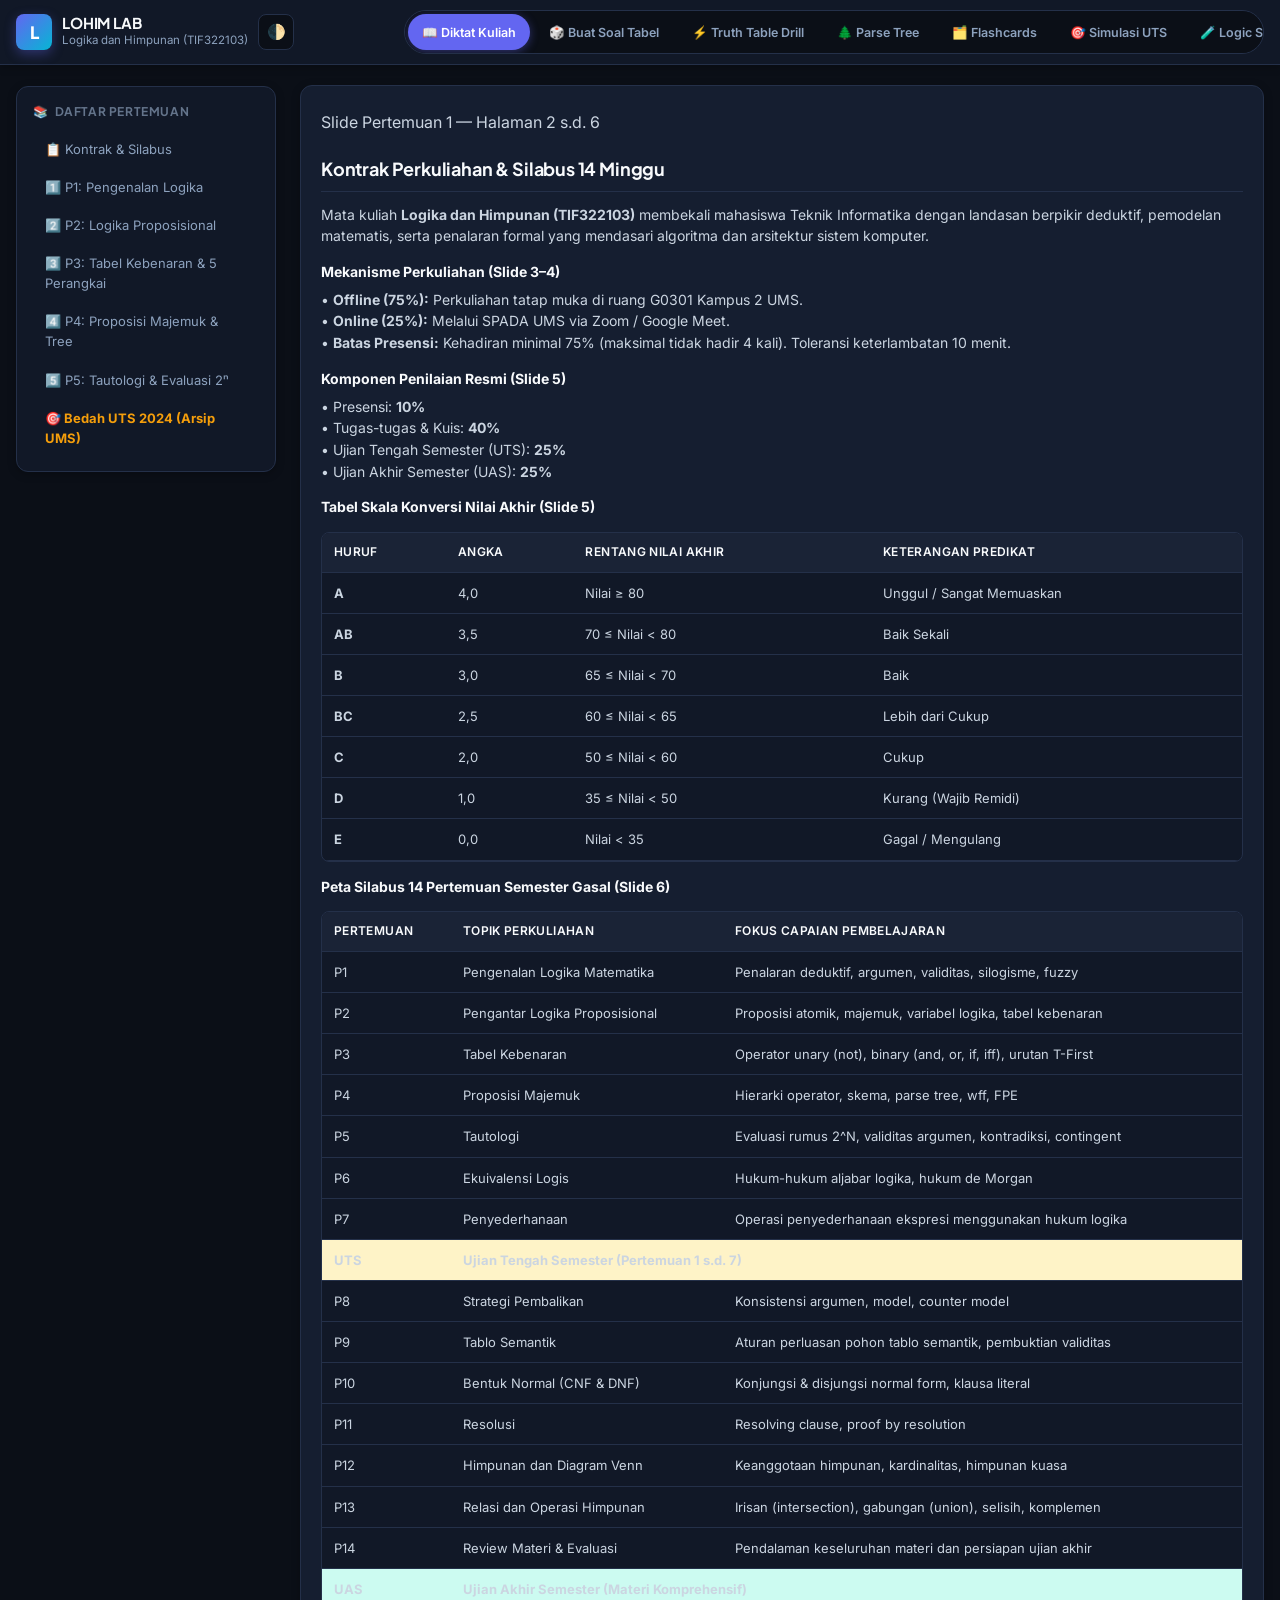
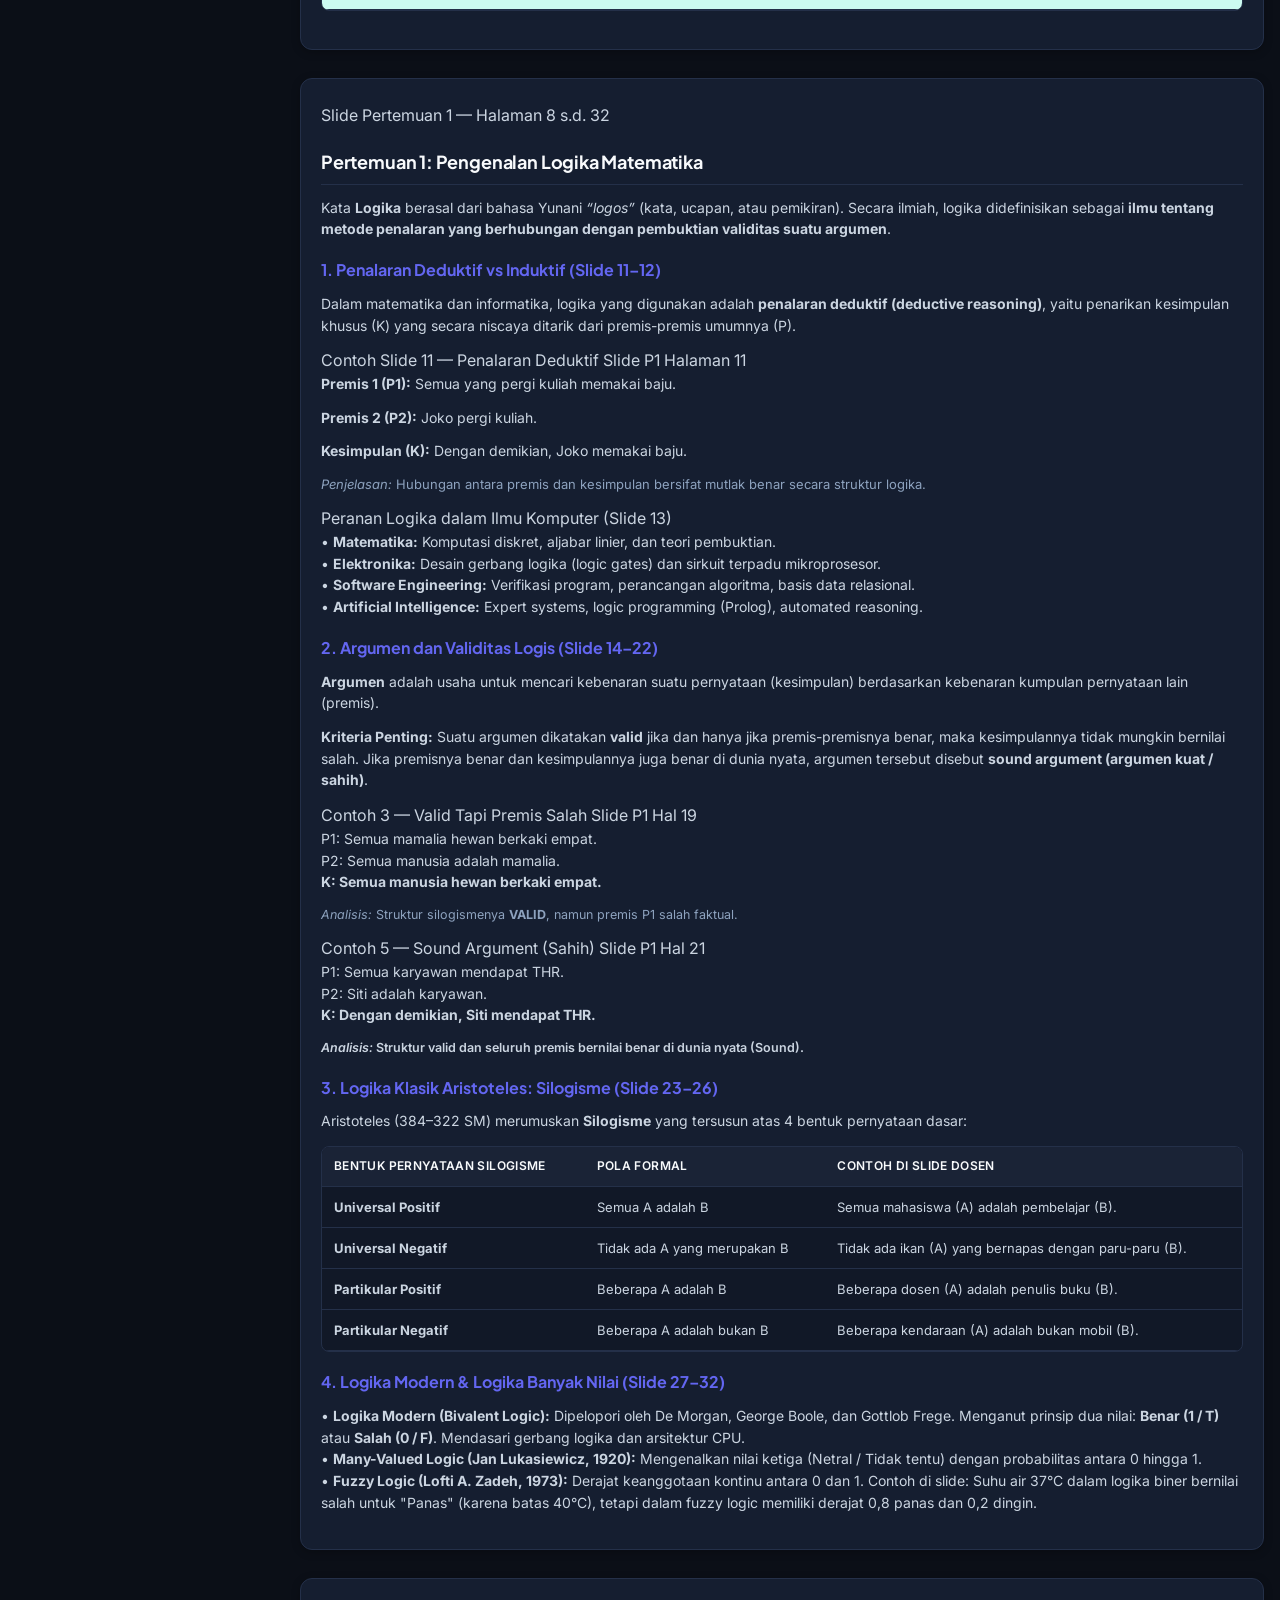
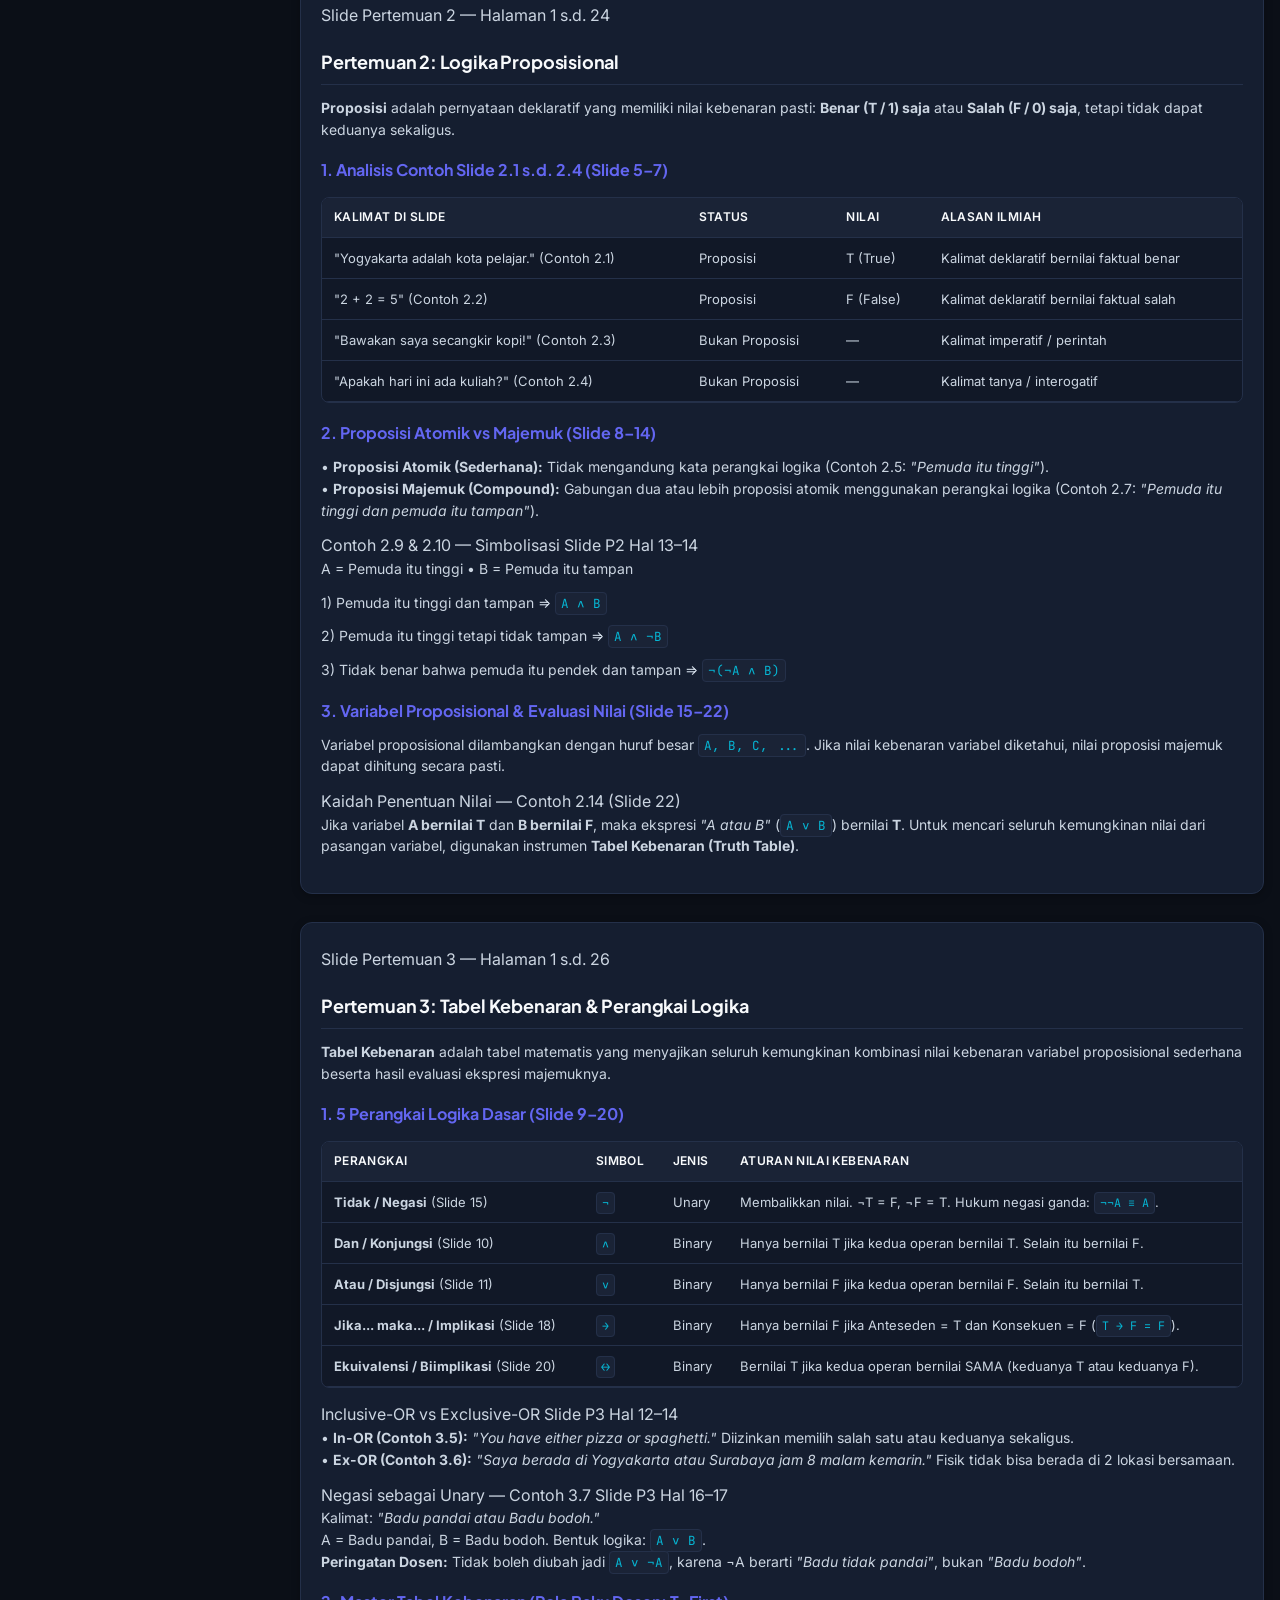
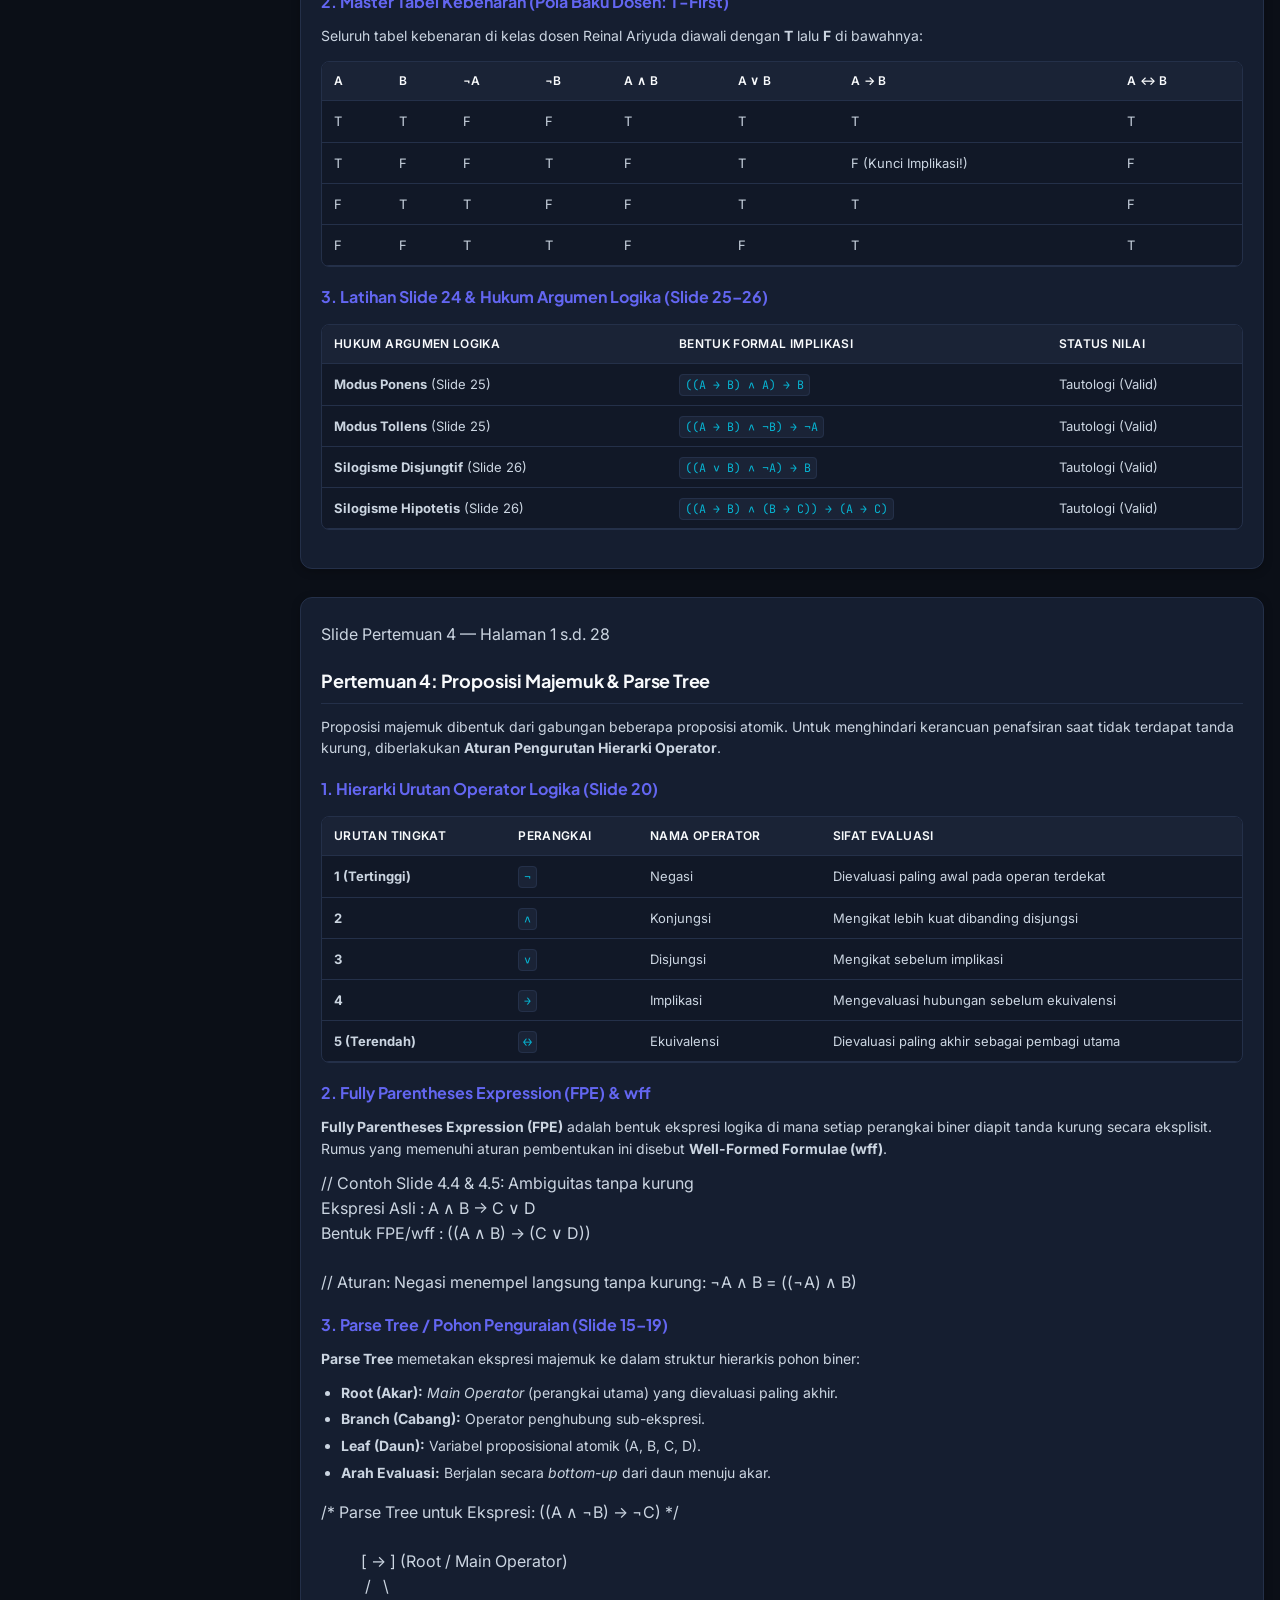
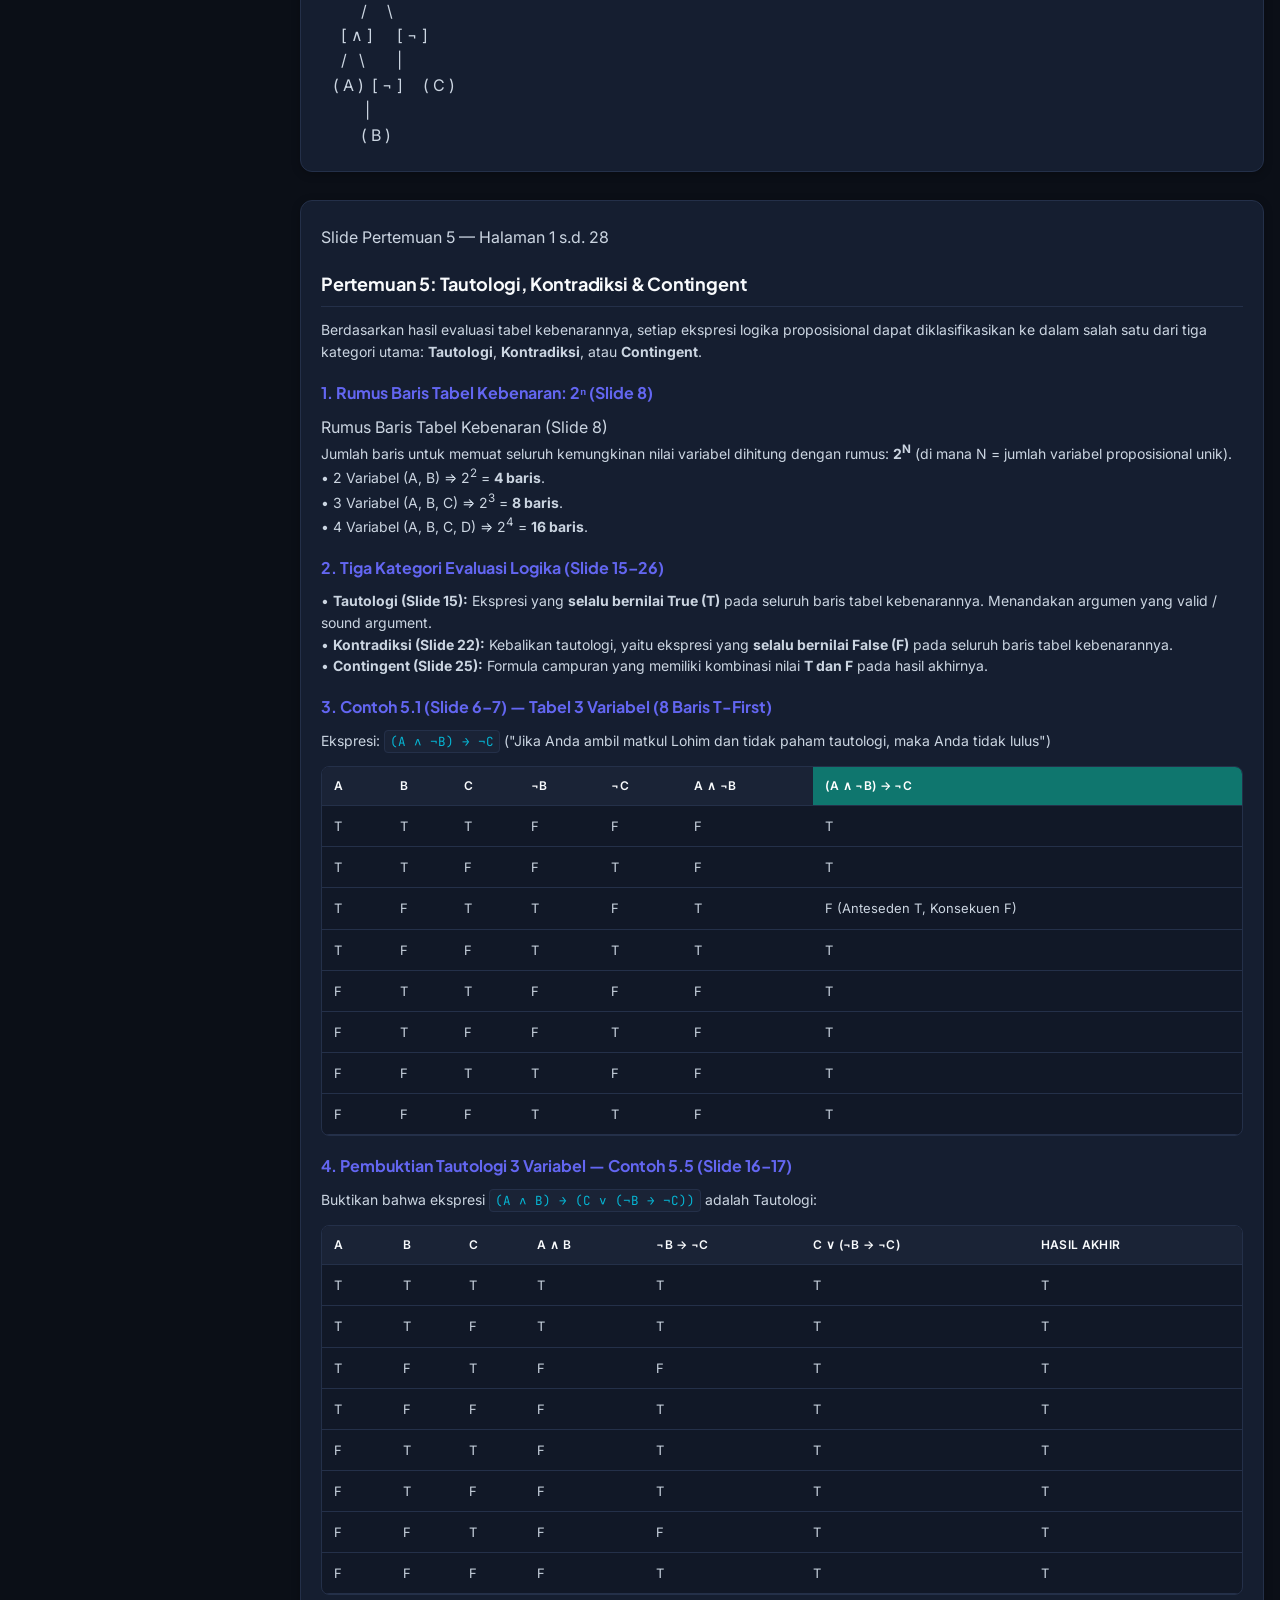
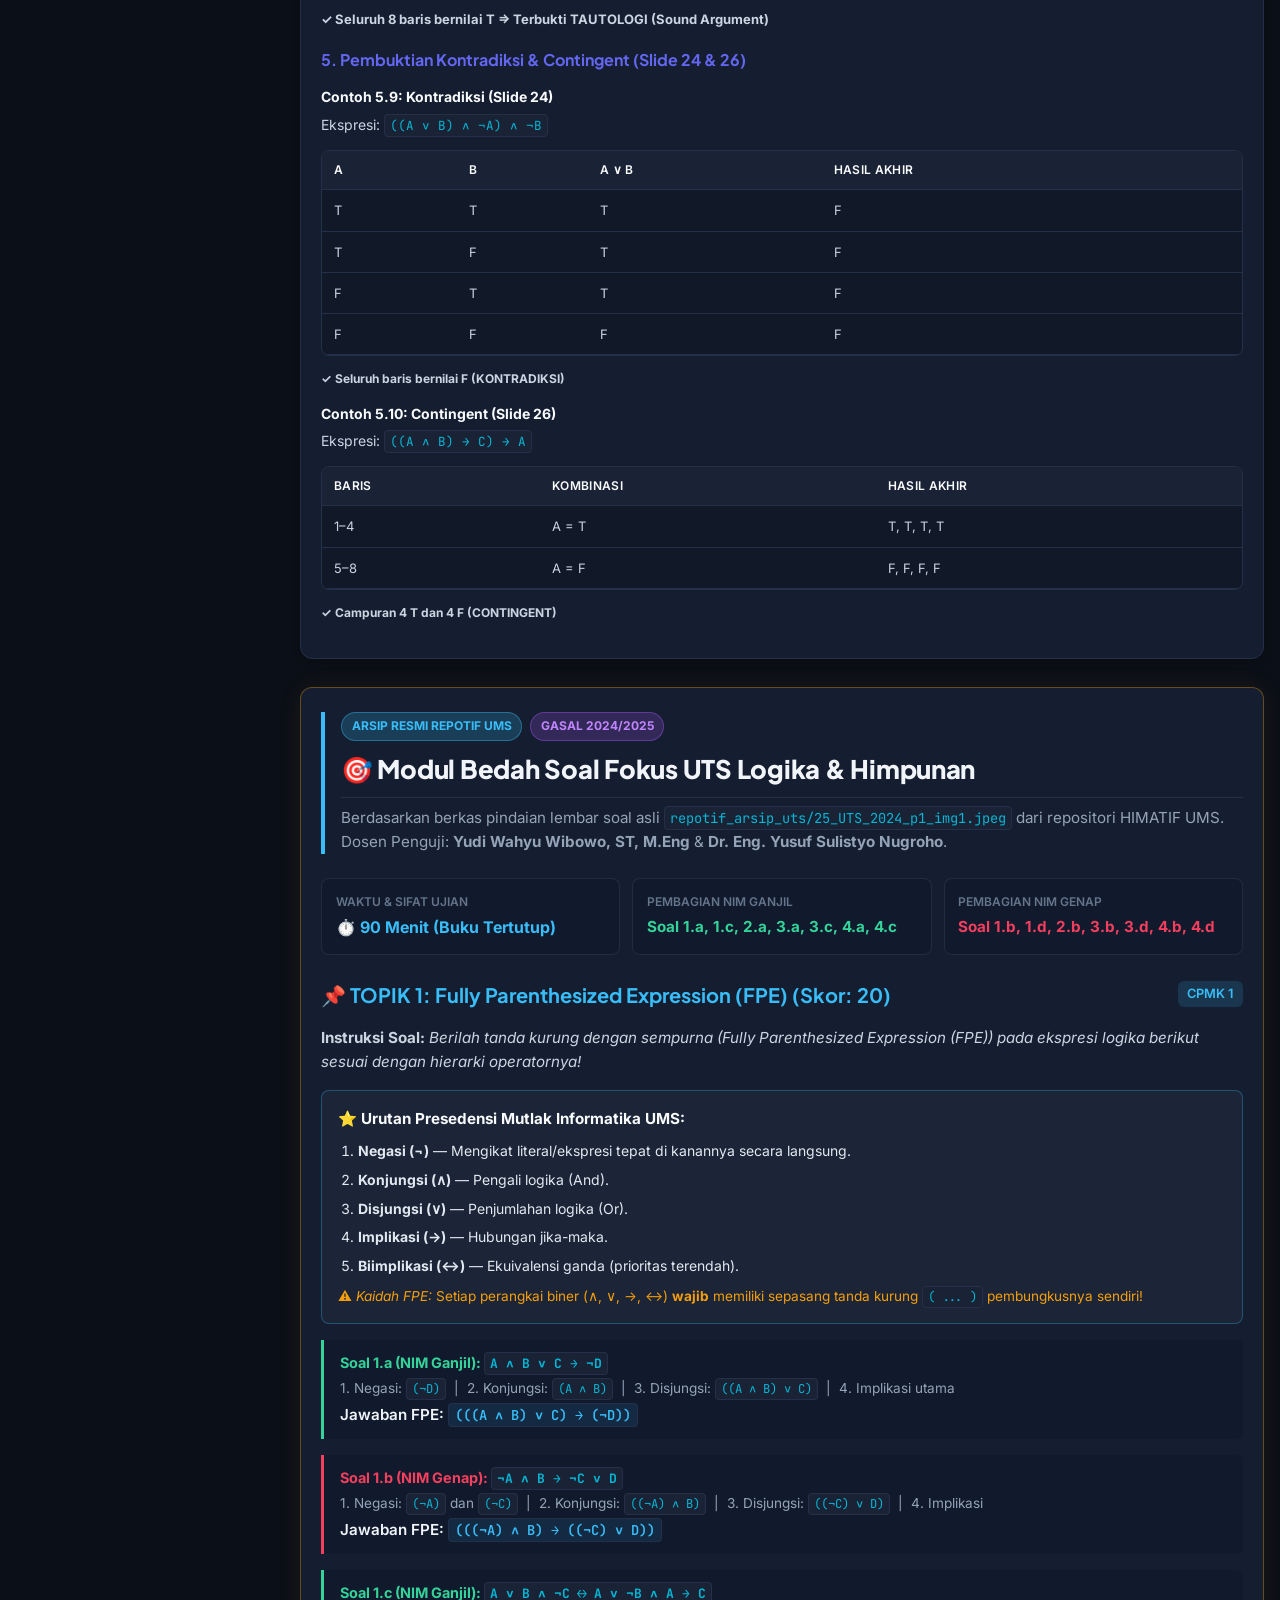
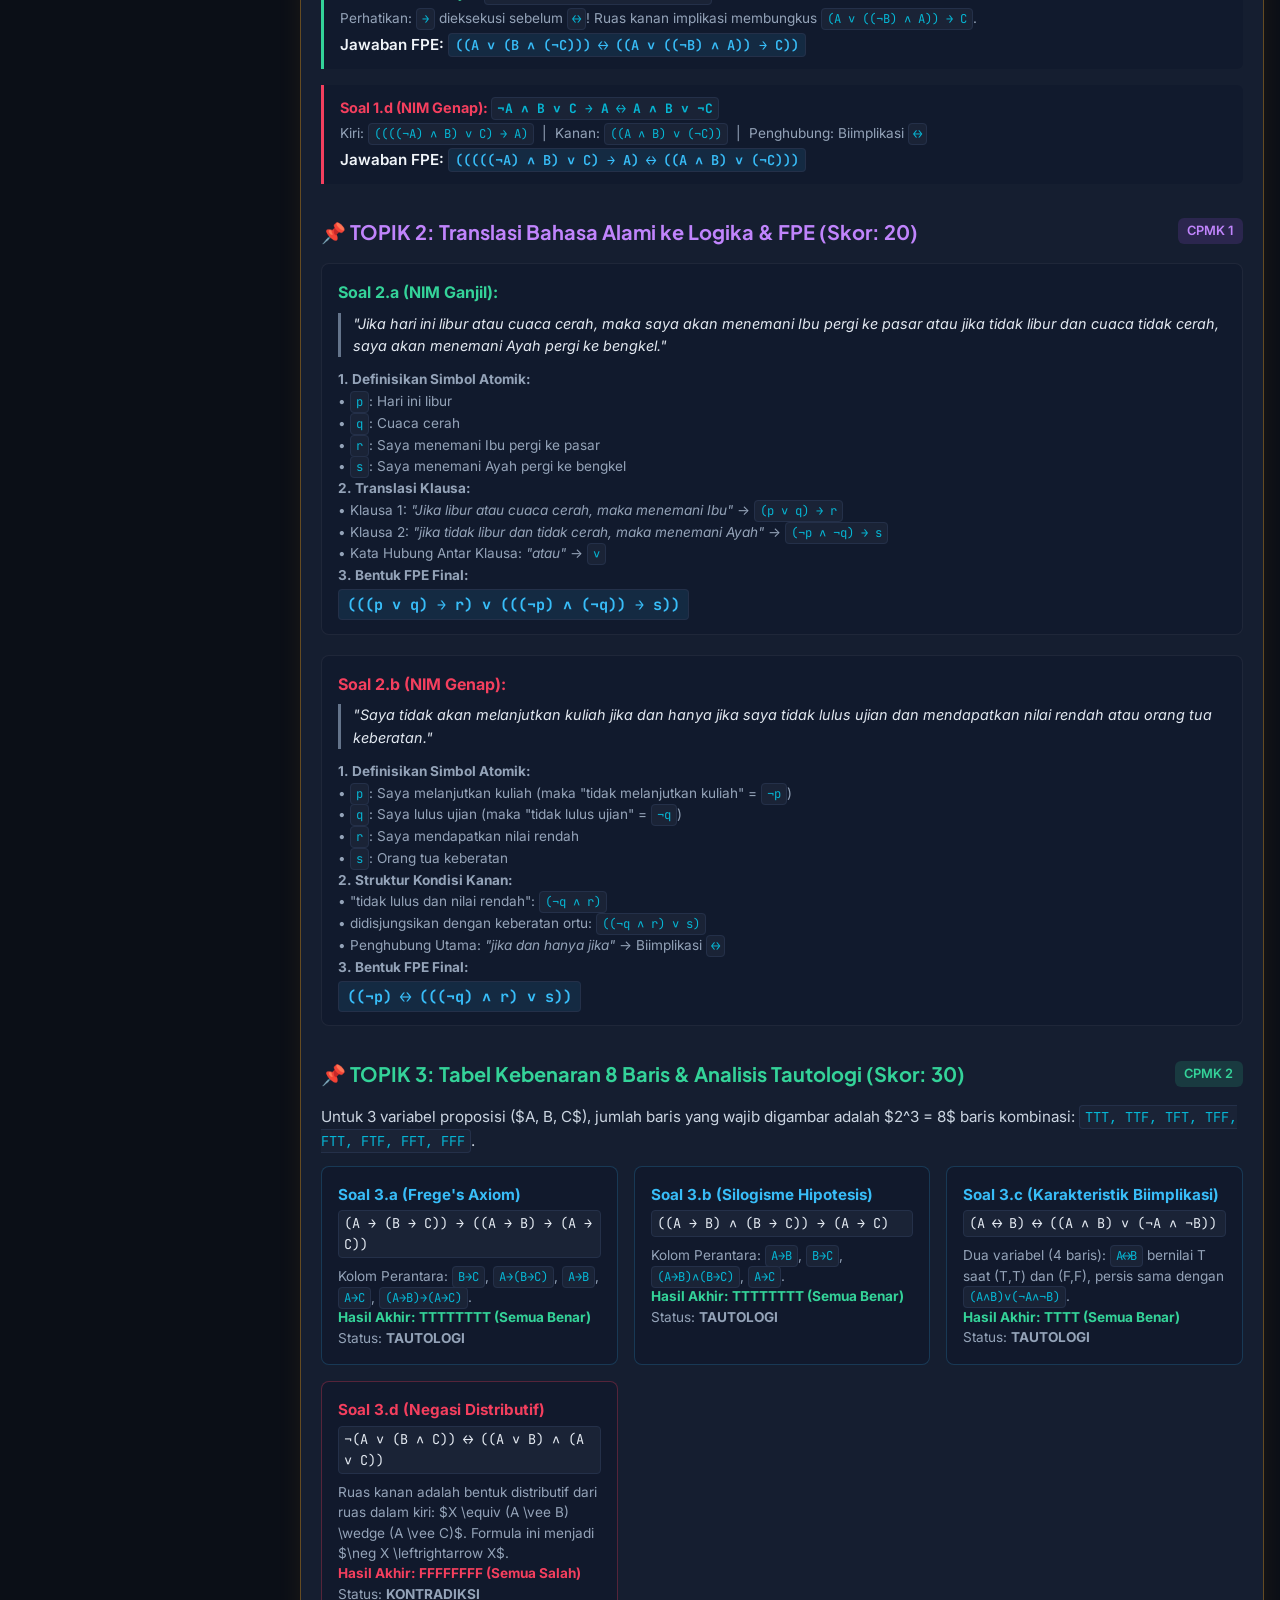
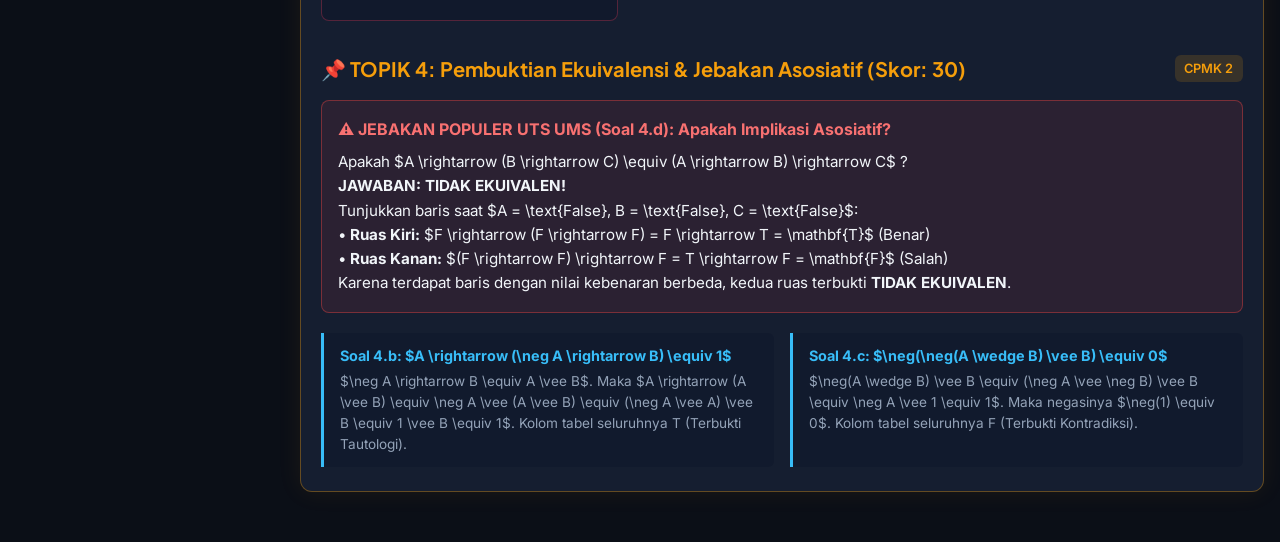
==== commit eece860c: "feat(uts): add dedicated Modul Bedah Soal Fokus UTS 2024 to portal diktat sidebar & body" ====
--- a/index.html
+++ b/index.html
@@ -818,6 +818,7 @@
           <li><a href="#art-p3" class="toc-link">3️⃣ P3: Tabel Kebenaran & 5 Perangkai</a></li>
           <li><a href="#art-p4" class="toc-link">4️⃣ P4: Proposisi Majemuk & Tree</a></li>
           <li><a href="#art-p5" class="toc-link">5️⃣ P5: Tautologi & Evaluasi 2ⁿ</a></li>
+          <li><a href="#art-uts_fokus" class="toc-link" style="color: #f59e0b; font-weight: 700;">🎯 Bedah UTS 2024 (Arsip UMS)</a></li>
         </ul>
       </aside>
 
@@ -1316,6 +1317,249 @@
           </div>
         </div>
       
+        </article>
+
+        <article id="art-uts_fokus" class="article-card" style="border: 1px solid rgba(245, 158, 11, 0.35); box-shadow: 0 0 25px rgba(245, 158, 11, 0.08);">
+          <div class="article-header" style="border-left: 4px solid #38bdf8; padding-left: 1rem; margin-bottom: 1.5rem;">
+  <div style="display:flex; align-items:center; gap:0.5rem; margin-bottom: 0.5rem;">
+    <span class="badge" style="background: rgba(56, 189, 248, 0.2); color: #38bdf8; border: 1px solid rgba(56,189,248,0.4); padding: 0.25rem 0.6rem; border-radius: 9999px; font-size: 0.75rem; font-weight: 700;">ARSIP RESMI REPOTIF UMS</span>
+    <span class="badge" style="background: rgba(168, 85, 247, 0.2); color: #c084fc; border: 1px solid rgba(168,85,247,0.4); padding: 0.25rem 0.6rem; border-radius: 9999px; font-size: 0.75rem; font-weight: 700;">GASAL 2024/2025</span>
+  </div>
+  <h2 style="font-size: 1.6rem; font-weight: 800; color: #f1f5f9; margin: 0 0 0.5rem 0;">🎯 Modul Bedah Soal Fokus UTS Logika & Himpunan</h2>
+  <p style="color: #94a3b8; font-size: 0.95rem; line-height: 1.6; margin: 0;">
+    Berdasarkan berkas pindaian lembar soal asli <code>repotif_arsip_uts/25_UTS_2024_p1_img1.jpeg</code> dari repositori HIMATIF UMS. Dosen Penguji: <strong>Yudi Wahyu Wibowo, ST, M.Eng</strong> &amp; <strong>Dr. Eng. Yusuf Sulistyo Nugroho</strong>.
+  </p>
+</div>
+
+<!-- INFO METADATA UJIAN -->
+<div style="display: grid; grid-template-columns: repeat(auto-fit, minmax(200px, 1fr)); gap: 0.75rem; margin-bottom: 1.5rem;">
+  <div style="background: rgba(15, 23, 42, 0.6); border: 1px solid rgba(255,255,255,0.08); padding: 0.85rem; border-radius: 8px;">
+    <div style="font-size: 0.75rem; color: #64748b; font-weight: 600; text-transform: uppercase;">Waktu &amp; Sifat Ujian</div>
+    <div style="font-size: 1rem; color: #38bdf8; font-weight: 700; margin-top: 0.25rem;">⏱️ 90 Menit (Buku Tertutup)</div>
+  </div>
+  <div style="background: rgba(15, 23, 42, 0.6); border: 1px solid rgba(255,255,255,0.08); padding: 0.85rem; border-radius: 8px;">
+    <div style="font-size: 0.75rem; color: #64748b; font-weight: 600; text-transform: uppercase;">Pembagian NIM Ganjil</div>
+    <div style="font-size: 0.95rem; color: #34d399; font-weight: 700; margin-top: 0.25rem;">Soal 1.a, 1.c, 2.a, 3.a, 3.c, 4.a, 4.c</div>
+  </div>
+  <div style="background: rgba(15, 23, 42, 0.6); border: 1px solid rgba(255,255,255,0.08); padding: 0.85rem; border-radius: 8px;">
+    <div style="font-size: 0.75rem; color: #64748b; font-weight: 600; text-transform: uppercase;">Pembagian NIM Genap</div>
+    <div style="font-size: 0.95rem; color: #f43f5e; font-weight: 700; margin-top: 0.25rem;">Soal 1.b, 1.d, 2.b, 3.b, 3.d, 4.b, 4.d</div>
+  </div>
+</div>
+
+<!-- ======================= TOPIK 1 ======================= -->
+<div class="theory-box" style="margin-bottom: 2rem;">
+  <div style="display:flex; justify-content:space-between; align-items:center; margin-bottom: 1rem;">
+    <h3 style="color: #38bdf8; margin: 0; font-size: 1.25rem;">📌 TOPIK 1: Fully Parenthesized Expression (FPE) (Skor: 20)</h3>
+    <span style="background: rgba(56, 189, 248, 0.15); color: #38bdf8; padding: 0.2rem 0.6rem; border-radius: 6px; font-size: 0.8rem; font-weight: 600;">CPMK 1</span>
+  </div>
+  <p style="color: #cbd5e1; line-height: 1.6; font-size: 0.95rem;">
+    <strong>Instruksi Soal:</strong> <em>Berilah tanda kurung dengan sempurna (Fully Parenthesized Expression (FPE)) pada ekspresi logika berikut sesuai dengan hierarki operatornya!</em>
+  </p>
+
+  <div style="background: rgba(30, 41, 59, 0.7); border: 1px solid rgba(56, 189, 248, 0.3); border-radius: 8px; padding: 1rem; margin: 1rem 0;">
+    <h4 style="color: #f8fafc; font-size: 0.95rem; margin: 0 0 0.5rem 0;">⭐ Urutan Presedensi Mutlak Informatika UMS:</h4>
+    <ol style="color: #e2e8f0; margin: 0; padding-left: 1.25rem; line-height: 1.7; font-size: 0.9rem;">
+      <li><strong>Negasi (¬)</strong> — Mengikat literal/ekspresi tepat di kanannya secara langsung.</li>
+      <li><strong>Konjungsi (∧)</strong> — Pengali logika (And).</li>
+      <li><strong>Disjungsi (∨)</strong> — Penjumlahan logika (Or).</li>
+      <li><strong>Implikasi (→)</strong> — Hubungan jika-maka.</li>
+      <li><strong>Biimplikasi (↔)</strong> — Ekuivalensi ganda (prioritas terendah).</li>
+    </ol>
+    <div style="margin-top: 0.5rem; font-size: 0.85rem; color: #f59e0b;">
+      ⚠️ <em>Kaidah FPE:</em> Setiap perangkai biner (∧, ∨, →, ↔) <strong>wajib</strong> memiliki sepasang tanda kurung <code>( ... )</code> pembungkusnya sendiri!
+    </div>
+  </div>
+
+  <div style="display: flex; flex-direction: column; gap: 1rem;">
+    <!-- 1.a -->
+    <div style="background: rgba(15, 23, 42, 0.5); border-left: 3px solid #34d399; padding: 0.75rem 1rem; border-radius: 0 6px 6px 0;">
+      <div style="font-weight: 700; color: #34d399; font-size: 0.9rem;">Soal 1.a (NIM Ganjil): <code>A ∧ B ∨ C → ¬D</code></div>
+      <div style="color: #94a3b8; font-size: 0.85rem; margin: 0.25rem 0;">1. Negasi: <code>(¬D)</code> &nbsp;|&nbsp; 2. Konjungsi: <code>(A ∧ B)</code> &nbsp;|&nbsp; 3. Disjungsi: <code>((A ∧ B) ∨ C)</code> &nbsp;|&nbsp; 4. Implikasi utama</div>
+      <div style="color: #f1f5f9; font-weight: 600; font-size: 0.95rem; margin-top: 0.25rem;">
+        Jawaban FPE: <code style="color: #38bdf8; background: rgba(56,189,248,0.1); padding: 2px 6px; border-radius: 4px;">(((A ∧ B) ∨ C) → (¬D))</code>
+      </div>
+    </div>
+
+    <!-- 1.b -->
+    <div style="background: rgba(15, 23, 42, 0.5); border-left: 3px solid #f43f5e; padding: 0.75rem 1rem; border-radius: 0 6px 6px 0;">
+      <div style="font-weight: 700; color: #f43f5e; font-size: 0.9rem;">Soal 1.b (NIM Genap): <code>¬A ∧ B → ¬C ∨ D</code></div>
+      <div style="color: #94a3b8; font-size: 0.85rem; margin: 0.25rem 0;">1. Negasi: <code>(¬A)</code> dan <code>(¬C)</code> &nbsp;|&nbsp; 2. Konjungsi: <code>((¬A) ∧ B)</code> &nbsp;|&nbsp; 3. Disjungsi: <code>((¬C) ∨ D)</code> &nbsp;|&nbsp; 4. Implikasi</div>
+      <div style="color: #f1f5f9; font-weight: 600; font-size: 0.95rem; margin-top: 0.25rem;">
+        Jawaban FPE: <code style="color: #38bdf8; background: rgba(56,189,248,0.1); padding: 2px 6px; border-radius: 4px;">(((¬A) ∧ B) → ((¬C) ∨ D))</code>
+      </div>
+    </div>
+
+    <!-- 1.c -->
+    <div style="background: rgba(15, 23, 42, 0.5); border-left: 3px solid #34d399; padding: 0.75rem 1rem; border-radius: 0 6px 6px 0;">
+      <div style="font-weight: 700; color: #34d399; font-size: 0.9rem;">Soal 1.c (NIM Ganjil): <code>A ∨ B ∧ ¬C ↔ A ∨ ¬B ∧ A → C</code></div>
+      <div style="color: #94a3b8; font-size: 0.85rem; margin: 0.25rem 0;">Perhatikan: <code>→</code> dieksekusi sebelum <code>↔</code>! Ruas kanan implikasi membungkus <code>(A ∨ ((¬B) ∧ A)) → C</code>.</div>
+      <div style="color: #f1f5f9; font-weight: 600; font-size: 0.95rem; margin-top: 0.25rem;">
+        Jawaban FPE: <code style="color: #38bdf8; background: rgba(56,189,248,0.1); padding: 2px 6px; border-radius: 4px;">((A ∨ (B ∧ (¬C))) ↔ ((A ∨ ((¬B) ∧ A)) → C))</code>
+      </div>
+    </div>
+
+    <!-- 1.d -->
+    <div style="background: rgba(15, 23, 42, 0.5); border-left: 3px solid #f43f5e; padding: 0.75rem 1rem; border-radius: 0 6px 6px 0;">
+      <div style="font-weight: 700; color: #f43f5e; font-size: 0.9rem;">Soal 1.d (NIM Genap): <code>¬A ∧ B ∨ C → A ↔ A ∧ B ∨ ¬C</code></div>
+      <div style="color: #94a3b8; font-size: 0.85rem; margin: 0.25rem 0;">Kiri: <code>((((¬A) ∧ B) ∨ C) → A)</code> &nbsp;|&nbsp; Kanan: <code>((A ∧ B) ∨ (¬C))</code> &nbsp;|&nbsp; Penghubung: Biimplikasi <code>↔</code></div>
+      <div style="color: #f1f5f9; font-weight: 600; font-size: 0.95rem; margin-top: 0.25rem;">
+        Jawaban FPE: <code style="color: #38bdf8; background: rgba(56,189,248,0.1); padding: 2px 6px; border-radius: 4px;">(((((¬A) ∧ B) ∨ C) → A) ↔ ((A ∧ B) ∨ (¬C)))</code>
+      </div>
+    </div>
+  </div>
+</div>
+
+<!-- ======================= TOPIK 2 ======================= -->
+<div class="theory-box" style="margin-bottom: 2rem;">
+  <div style="display:flex; justify-content:space-between; align-items:center; margin-bottom: 1rem;">
+    <h3 style="color: #c084fc; margin: 0; font-size: 1.25rem;">📌 TOPIK 2: Translasi Bahasa Alami ke Logika &amp; FPE (Skor: 20)</h3>
+    <span style="background: rgba(168, 85, 247, 0.15); color: #c084fc; padding: 0.2rem 0.6rem; border-radius: 6px; font-size: 0.8rem; font-weight: 600;">CPMK 1</span>
+  </div>
+  
+  <div style="display: flex; flex-direction: column; gap: 1.25rem;">
+    <!-- 2.a -->
+    <div style="background: rgba(15, 23, 42, 0.5); border: 1px solid rgba(255,255,255,0.06); padding: 1rem; border-radius: 8px;">
+      <div style="color: #34d399; font-weight: 700; margin-bottom: 0.5rem;">Soal 2.a (NIM Ganjil):</div>
+      <blockquote style="margin: 0 0 0.75rem 0; padding-left: 0.75rem; border-left: 3px solid #64748b; color: #e2e8f0; font-style: italic; font-size: 0.9rem;">
+        "Jika hari ini libur atau cuaca cerah, maka saya akan menemani Ibu pergi ke pasar atau jika tidak libur dan cuaca tidak cerah, saya akan menemani Ayah pergi ke bengkel."
+      </blockquote>
+      <div style="font-size: 0.85rem; color: #94a3b8; line-height: 1.6;">
+        <strong>1. Definisikan Simbol Atomik:</strong><br>
+        • <code>p</code>: Hari ini libur<br>
+        • <code>q</code>: Cuaca cerah<br>
+        • <code>r</code>: Saya menemani Ibu pergi ke pasar<br>
+        • <code>s</code>: Saya menemani Ayah pergi ke bengkel<br>
+        <strong>2. Translasi Klausa:</strong><br>
+        • Klausa 1: <em>"Jika libur atau cuaca cerah, maka menemani Ibu"</em> &rarr; <code>(p ∨ q) → r</code><br>
+        • Klausa 2: <em>"jika tidak libur dan tidak cerah, maka menemani Ayah"</em> &rarr; <code>(¬p ∧ ¬q) → s</code><br>
+        • Kata Hubung Antar Klausa: <em>"atau"</em> &rarr; <code>∨</code><br>
+        <strong>3. Bentuk FPE Final:</strong>
+        <div style="margin-top: 0.4rem;">
+          <code style="color: #38bdf8; font-weight: 700; background: rgba(56,189,248,0.1); padding: 4px 8px; border-radius: 4px; font-size: 0.95rem;">(((p ∨ q) → r) ∨ (((¬p) ∧ (¬q)) → s))</code>
+        </div>
+      </div>
+    </div>
+
+    <!-- 2.b -->
+    <div style="background: rgba(15, 23, 42, 0.5); border: 1px solid rgba(255,255,255,0.06); padding: 1rem; border-radius: 8px;">
+      <div style="color: #f43f5e; font-weight: 700; margin-bottom: 0.5rem;">Soal 2.b (NIM Genap):</div>
+      <blockquote style="margin: 0 0 0.75rem 0; padding-left: 0.75rem; border-left: 3px solid #64748b; color: #e2e8f0; font-style: italic; font-size: 0.9rem;">
+        "Saya tidak akan melanjutkan kuliah jika dan hanya jika saya tidak lulus ujian dan mendapatkan nilai rendah atau orang tua keberatan."
+      </blockquote>
+      <div style="font-size: 0.85rem; color: #94a3b8; line-height: 1.6;">
+        <strong>1. Definisikan Simbol Atomik:</strong><br>
+        • <code>p</code>: Saya melanjutkan kuliah (maka "tidak melanjutkan kuliah" = <code>¬p</code>)<br>
+        • <code>q</code>: Saya lulus ujian (maka "tidak lulus ujian" = <code>¬q</code>)<br>
+        • <code>r</code>: Saya mendapatkan nilai rendah<br>
+        • <code>s</code>: Orang tua keberatan<br>
+        <strong>2. Struktur Kondisi Kanan:</strong><br>
+        • "tidak lulus dan nilai rendah": <code>(¬q ∧ r)</code><br>
+        • didisjungsikan dengan keberatan ortu: <code>((¬q ∧ r) ∨ s)</code><br>
+        • Penghubung Utama: <em>"jika dan hanya jika"</em> &rarr; Biimplikasi <code>↔</code><br>
+        <strong>3. Bentuk FPE Final:</strong>
+        <div style="margin-top: 0.4rem;">
+          <code style="color: #38bdf8; font-weight: 700; background: rgba(56,189,248,0.1); padding: 4px 8px; border-radius: 4px; font-size: 0.95rem;">((¬p) ↔ (((¬q) ∧ r) ∨ s))</code>
+        </div>
+      </div>
+    </div>
+  </div>
+</div>
+
+<!-- ======================= TOPIK 3 ======================= -->
+<div class="theory-box" style="margin-bottom: 2rem;">
+  <div style="display:flex; justify-content:space-between; align-items:center; margin-bottom: 1rem;">
+    <h3 style="color: #34d399; margin: 0; font-size: 1.25rem;">📌 TOPIK 3: Tabel Kebenaran 8 Baris &amp; Analisis Tautologi (Skor: 30)</h3>
+    <span style="background: rgba(52, 211, 153, 0.15); color: #34d399; padding: 0.2rem 0.6rem; border-radius: 6px; font-size: 0.8rem; font-weight: 600;">CPMK 2</span>
+  </div>
+
+  <p style="color: #cbd5e1; font-size: 0.95rem; line-height: 1.6;">
+    Untuk 3 variabel proposisi ($A, B, C$), jumlah baris yang wajib digambar adalah $2^3 = 8$ baris kombinasi: <code>TTT, TTF, TFT, TFF, FTT, FTF, FFT, FFF</code>.
+  </p>
+
+  <div style="display: grid; grid-template-columns: repeat(auto-fit, minmax(280px, 1fr)); gap: 1rem;">
+    <!-- 3.a -->
+    <div style="background: rgba(15, 23, 42, 0.6); border: 1px solid rgba(56,189,248,0.2); border-radius: 8px; padding: 1rem;">
+      <div style="font-weight: 700; color: #38bdf8; font-size: 0.95rem; margin-bottom: 0.25rem;">Soal 3.a (Frege's Axiom)</div>
+      <code style="display:block; color: #e2e8f0; font-size: 0.85rem; margin-bottom: 0.5rem;">(A → (B → C)) → ((A → B) → (A → C))</code>
+      <div style="font-size: 0.85rem; color: #94a3b8; line-height: 1.5;">
+        Kolom Perantara: <code>B→C</code>, <code>A→(B→C)</code>, <code>A→B</code>, <code>A→C</code>, <code>(A→B)→(A→C)</code>.<br>
+        <span style="color: #34d399; font-weight: 700;">Hasil Akhir: TTTTTTTT (Semua Benar)</span><br>
+        Status: <strong>TAUTOLOGI</strong>
+      </div>
+    </div>
+
+    <!-- 3.b -->
+    <div style="background: rgba(15, 23, 42, 0.6); border: 1px solid rgba(56,189,248,0.2); border-radius: 8px; padding: 1rem;">
+      <div style="font-weight: 700; color: #38bdf8; font-size: 0.95rem; margin-bottom: 0.25rem;">Soal 3.b (Silogisme Hipotesis)</div>
+      <code style="display:block; color: #e2e8f0; font-size: 0.85rem; margin-bottom: 0.5rem;">((A → B) ∧ (B → C)) → (A → C)</code>
+      <div style="font-size: 0.85rem; color: #94a3b8; line-height: 1.5;">
+        Kolom Perantara: <code>A→B</code>, <code>B→C</code>, <code>(A→B)∧(B→C)</code>, <code>A→C</code>.<br>
+        <span style="color: #34d399; font-weight: 700;">Hasil Akhir: TTTTTTTT (Semua Benar)</span><br>
+        Status: <strong>TAUTOLOGI</strong>
+      </div>
+    </div>
+
+    <!-- 3.c -->
+    <div style="background: rgba(15, 23, 42, 0.6); border: 1px solid rgba(56,189,248,0.2); border-radius: 8px; padding: 1rem;">
+      <div style="font-weight: 700; color: #38bdf8; font-size: 0.95rem; margin-bottom: 0.25rem;">Soal 3.c (Karakteristik Biimplikasi)</div>
+      <code style="display:block; color: #e2e8f0; font-size: 0.85rem; margin-bottom: 0.5rem;">(A ↔ B) ↔ ((A ∧ B) ∨ (¬A ∧ ¬B))</code>
+      <div style="font-size: 0.85rem; color: #94a3b8; line-height: 1.5;">
+        Dua variabel (4 baris): <code>A↔B</code> bernilai T saat (T,T) dan (F,F), persis sama dengan <code>(A∧B)∨(¬A∧¬B)</code>.<br>
+        <span style="color: #34d399; font-weight: 700;">Hasil Akhir: TTTT (Semua Benar)</span><br>
+        Status: <strong>TAUTOLOGI</strong>
+      </div>
+    </div>
+
+    <!-- 3.d -->
+    <div style="background: rgba(15, 23, 42, 0.6); border: 1px solid rgba(244,63,94,0.3); border-radius: 8px; padding: 1rem;">
+      <div style="font-weight: 700; color: #f43f5e; font-size: 0.95rem; margin-bottom: 0.25rem;">Soal 3.d (Negasi Distributif)</div>
+      <code style="display:block; color: #e2e8f0; font-size: 0.85rem; margin-bottom: 0.5rem;">¬(A ∨ (B ∧ C)) ↔ ((A ∨ B) ∧ (A ∨ C))</code>
+      <div style="font-size: 0.85rem; color: #94a3b8; line-height: 1.5;">
+        Ruas kanan adalah bentuk distributif dari ruas dalam kiri: $X \equiv (A \vee B) \wedge (A \vee C)$. Formula ini menjadi $\neg X \leftrightarrow X$.<br>
+        <span style="color: #f43f5e; font-weight: 700;">Hasil Akhir: FFFFFFFF (Semua Salah)</span><br>
+        Status: <strong>KONTRADIKSI</strong>
+      </div>
+    </div>
+  </div>
+</div>
+
+<!-- ======================= TOPIK 4 ======================= -->
+<div class="theory-box">
+  <div style="display:flex; justify-content:space-between; align-items:center; margin-bottom: 1rem;">
+    <h3 style="color: #f59e0b; margin: 0; font-size: 1.25rem;">📌 TOPIK 4: Pembuktian Ekuivalensi &amp; Jebakan Asosiatif (Skor: 30)</h3>
+    <span style="background: rgba(245, 158, 11, 0.15); color: #f59e0b; padding: 0.2rem 0.6rem; border-radius: 6px; font-size: 0.8rem; font-weight: 600;">CPMK 2</span>
+  </div>
+
+  <div style="background: rgba(239, 68, 68, 0.1); border: 1px solid rgba(239, 68, 68, 0.4); border-radius: 8px; padding: 1rem; margin-bottom: 1.25rem;">
+    <h4 style="color: #f87171; margin: 0 0 0.5rem 0; font-size: 1rem;">⚠️ JEBAKAN POPULER UTS UMS (Soal 4.d): Apakah Implikasi Asosiatif?</h4>
+    <div style="color: #f1f5f9; font-size: 0.95rem; line-height: 1.6;">
+      Apakah $A \rightarrow (B \rightarrow C) \equiv (A \rightarrow B) \rightarrow C$ ?<br>
+      <strong>JAWABAN: TIDAK EKUIVALEN!</strong><br>
+      Tunjukkan baris saat $A = \text{False}, B = \text{False}, C = \text{False}$:<br>
+      • <strong>Ruas Kiri:</strong> $F \rightarrow (F \rightarrow F) = F \rightarrow T = \mathbf{T}$ (Benar)<br>
+      • <strong>Ruas Kanan:</strong> $(F \rightarrow F) \rightarrow F = T \rightarrow F = \mathbf{F}$ (Salah)<br>
+      Karena terdapat baris dengan nilai kebenaran berbeda, kedua ruas terbukti <strong>TIDAK EKUIVALEN</strong>.
+    </div>
+  </div>
+
+  <div style="display: grid; grid-template-columns: repeat(auto-fit, minmax(280px, 1fr)); gap: 1rem;">
+    <div style="background: rgba(15, 23, 42, 0.5); border-left: 3px solid #38bdf8; padding: 0.75rem 1rem; border-radius: 0 6px 6px 0;">
+      <div style="font-weight: 700; color: #38bdf8; font-size: 0.9rem;">Soal 4.b: $A \rightarrow (\neg A \rightarrow B) \equiv 1$</div>
+      <div style="color: #94a3b8; font-size: 0.85rem; margin-top: 0.25rem;">
+        $\neg A \rightarrow B \equiv A \vee B$. Maka $A \rightarrow (A \vee B) \equiv \neg A \vee (A \vee B) \equiv (\neg A \vee A) \vee B \equiv 1 \vee B \equiv 1$. Kolom tabel seluruhnya T (Terbukti Tautologi).
+      </div>
+    </div>
+
+    <div style="background: rgba(15, 23, 42, 0.5); border-left: 3px solid #38bdf8; padding: 0.75rem 1rem; border-radius: 0 6px 6px 0;">
+      <div style="font-weight: 700; color: #38bdf8; font-size: 0.9rem;">Soal 4.c: $\neg(\neg(A \wedge B) \vee B) \equiv 0$</div>
+      <div style="color: #94a3b8; font-size: 0.85rem; margin-top: 0.25rem;">
+        $\neg(A \wedge B) \vee B \equiv (\neg A \vee \neg B) \vee B \equiv \neg A \vee 1 \equiv 1$. Maka negasinya $\neg(1) \equiv 0$. Kolom tabel seluruhnya F (Terbukti Kontradiksi).
+      </div>
+    </div>
+  </div>
+</div>
+
         </article>
       </div>
     </div>
@@ -1782,10 +2026,10 @@
 <!-- SCRIPTS & APPLICATION DATA -->
 <script>
 // Data Injections
-const QUIZ_DATA = [{"id":"p1_q1","pert":"P1","level":"mudah","isUts":false,"q":"Manakah di antara kalimat berikut yang merupakan <code>PROPOSISI DEKLARATIF</code> yang sah dalam logika matematika?","opts":["Tolong tutup pintu laboratorium informatika itu!","Berapakah hasil perkalian dari 15 × 12?","Surakarta adalah salah satu kota di provinsi Jawa Tengah.","Semoga Anda lulus mata kuliah Logika dengan nilai A!"],"ans":2,"exp":"<strong>Jawaban Benar: C</strong><br>Proposisi adalah kalimat deklaratif (pernyataan) yang bernilai <em>Benar</em> atau <em>Salah</em>, tetapi tidak keduanya sekaligus (Slide P1 Halaman 8). Kalimat perintah (A), pertanyaan (B), dan harapan/doa (D) bukan merupakan proposisi."},{"id":"p1_q2","pert":"P1","level":"mudah","isUts":true,"q":"Pernyataan <code>\"17 adalah bilangan genap\"</code> digolongkan sebagai:","opts":["Bukan proposisi karena pernyataannya tidak benar","Proposisi deklaratif dengan nilai kebenaran Salah (F)","Kalimat terbuka karena memuat bilangan","Paradoks logika"],"ans":1,"exp":"<strong>Jawaban Benar: B</strong><br>Sebuah kalimat tidak harus selalu benar untuk menjadi proposisi! Syarat proposisi adalah memiliki nilai kebenaran yang pasti. Pernyataan \"17 adalah bilangan genap\" merupakan proposisi yang bernilai SALAH (F) karena 17 adalah bilangan ganjil (Slide P1 Halaman 9)."},{"id":"p1_q3","pert":"P1","level":"sedang","isUts":true,"q":"Mengapa ekspresi matematika <code>\"2x + 7 = 19\"</code> BUKAN merupakan proposisi dalam logika dasar?","opts":["Karena memuat simbol aritmatika tambah (+) dan sama dengan (=)","Karena nilai kebenarannya belum dapat ditentukan sebelum variabel bebas x diberi nilai tertentu (Kalimat Terbuka)","Karena ekspresi tersebut selalu bernilai Salah untuk semua x","Karena tidak ditulis dalam huruf kapital"],"ans":1,"exp":"<strong>Jawaban Benar: B</strong><br>Ekspresi ini adalah <em>Kalimat Terbuka</em> (Open Sentence). Jika x = 6 bernilai Benar, jika x = 0 bernilai Salah. Karena nilainya bergantung pada nilai substitusi variabel bebas x, maka ia bukan proposisi sebelum variabelnya dikuantifikasi (Slide P1 Halaman 10)."},{"id":"p1_q4","pert":"P1","level":"sukar","isUts":true,"q":"Pernyataan <code>\"Kalimat di dalam tanda petik ini adalah bohong\"</code> digolongkan sebagai:","opts":["Proposisi bernilai Benar (T)","Proposisi bernilai Salah (F)","Bukan Proposisi (Paradoks Pembohong / Liar Paradox yang melanggar Hukum Ketiga Ditiadakan)","Tautologi Absolut"],"ans":2,"exp":"<strong>Jawaban Benar: C</strong><br>Ini adalah paradoks klasik (Liar Paradox). Jika dianggap Benar, artinya kalimat itu bohong (berarti Salah). Jika dianggap Salah, artinya kalimat itu tidak bohong (berarti Benar). Terjadi kontradiksi diri yang melanggar <em>Law of Excluded Middle</em>, sehingga bukan merupakan proposisi (Slide P1 Halaman 12)."},{"id":"p2_q1","pert":"P2","level":"mudah","isUts":true,"q":"Operasi DISJUNGSI INKLUSIF (p ∨ q) bernilai <code>SALAH (F)</code> HANYA JIKA:","opts":["p = T dan q = F","p = F dan q = T","Kedua operan p dan q bernilai Salah (F ∨ F = F)","Salah satu operan bernilai Benar"],"ans":2,"exp":"<strong>Jawaban Benar: C</strong><br>Disjungsi inklusif bernilai Benar jika minimal salah satu operannya Benar. Kondisi tunggal bernilai False terjadi saat kedua operan bernilai False: <code>F ∨ F = F</code> (Slide P2 Halaman 14)."},{"id":"p2_q2","pert":"P2","level":"mudah","isUts":false,"q":"Berdasarkan Hukum Negasi Ganda (Involusi), formula <code>¬(¬p)</code> secara logis ekuivalen (≡) dengan:","opts":["¬p","p","Tautologi (T)","Kontradiksi (F)"],"ans":1,"exp":"<strong>Jawaban Benar: B</strong><br>Hukum Involusi menyatakan bahwa penyangkalan terhadap suatu negasi akan mengembalikan nilai proposisi aslinya: <code>¬(¬p) ≡ p</code> (Slide P2 Halaman 16)."},{"id":"p2_q3","pert":"P2","level":"sedang","isUts":true,"q":"Diberikan p: \"Mahasiswa belajar giat\", q: \"Mahasiswa lulus ujian\". Bentuk simbolik formal dari pernyataan: <em>\"Meskipun mahasiswa belajar giat, ia tidak lulus ujian\"</em> adalah:","opts":["p → ¬q","p ∧ ¬q","¬(p ∧ q)","p ∨ ¬q"],"ans":1,"exp":"<strong>Jawaban Benar: B</strong><br>Dalam logika proposisional, kata hubung bahasa alami seperti \"meskipun\", \"tetapi\", \"namun\", dan \"walaupun\" secara logis berfungsi sebagai perangkai <strong>Konjungsi (∧)</strong> yang menghubungkan dua fakta yang terjadi sekaligus (Slide P2 Contoh 2.4)."},{"id":"p2_q4","pert":"P2","level":"sukar","isUts":true,"q":"Berdasarkan Hukum De Morgan, bentuk negasi yang setara dari kalimat: <em>\"Server database aktif dan koneksi jaringan lancar\"</em> adalah:","opts":["Server database tidak aktif dan koneksi jaringan tidak lancar","Server database tidak aktif atau koneksi jaringan tidak lancar","Jika server database aktif maka koneksi jaringan tidak lancar","Server database aktif tetapi koneksi jaringan terputus"],"ans":1,"exp":"<strong>Jawaban Benar: B</strong><br>Hukum De Morgan menyatakan: <code>¬(p ∧ q) ≡ ¬p ∨ ¬q</code>. Negasi dari \"p DAN q\" adalah \"BUKAN p ATAU BUKAN q\". Maka: \"Server database tidak aktif ATAU koneksi jaringan tidak lancar\" (Slide P2 Halaman 20)."},{"id":"p3_q1","pert":"P3","level":"mudah","isUts":false,"q":"Sebuah formula proposisi memuat 4 variabel atomik berbeda: <code>p, q, r, s</code>. Berapakah jumlah baris pada tabel kebenarannya?","opts":["8 baris","12 baris","16 baris","32 baris"],"ans":2,"exp":"<strong>Jawaban Benar: C</strong><br>Rumus jumlah baris tabel kebenaran adalah <strong>2ⁿ</strong>, di mana n adalah jumlah variabel proposisional unik. Untuk 4 variabel: 2⁴ = <strong>16 baris</strong> (Slide P3 Halaman 6)."},{"id":"p3_q2","pert":"P3","level":"mudah","isUts":true,"q":"Sesuai urutan baku perkuliahan dosen pengampu Reinal Ariyuda (T-First), urutan kombinasi nilai kebenaran untuk 2 variabel (p, q) adalah:","opts":["TT, TF, FT, FF","FF, FT, TF, TT","TF, FT, TT, FF","FT, FF, TT, TF"],"ans":0,"exp":"<strong>Jawaban Benar: A</strong><br>Standar akademik baku yang diterapkan pada perkuliahan ini adalah <strong>T-First (True First)</strong> secara biner terbalik: Baris 1: TT, Baris 2: TF, Baris 3: FT, Baris 4: FF (Slide P3 Halaman 8)."},{"id":"p3_q3","pert":"P3","level":"sedang","isUts":true,"q":"Manakah urutan pengerjaan operator logika (Presedensi) dari prioritas TERTINGGI ke TERENDAH jika tanpa tanda kurung?","opts":["¬ (Negasi) → ∧ (Konjungsi) → ∨ (Disjungsi) → → (Implikasi) → ↔ (Biimplikasi)","∧ (Konjungsi) → ∨ (Disjungsi) → ¬ (Negasi) → ↔ (Biimplikasi) → → (Implikasi)","→ (Implikasi) → ↔ (Biimplikasi) → ∧ (Konjungsi) → ∨ (Disjungsi) → ¬ (Negasi)","Semua operator memiliki derajat prioritas yang sama dari kiri ke kanan"],"ans":0,"exp":"<strong>Jawaban Benar: A</strong><br>Tingkat presedensi operator logika standar: 1. Negasi (¬), 2. Konjungsi (∧), 3. Disjungsi (∨), 4. Implikasi (→), 5. Biimplikasi (↔) (Slide P3 Halaman 15)."},{"id":"p3_q4","pert":"P3","level":"sukar","isUts":true,"q":"Pada pohon sintaks (parse tree) dari formula: <code>((p ∧ q) ∨ ¬r) → (s ↔ t)</code>, simpul yang bertindak sebagai Simpul Akar (Root Node / Main Operator) adalah:","opts":["∧ (Konjungsi)","∨ (Disjungsi)","→ (Implikasi)","↔ (Biimplikasi)"],"ans":2,"exp":"<strong>Jawaban Benar: C</strong><br>Root Node pada parse tree adalah operator utama yang dievaluasi paling akhir karena menghubungkan sub-pohon kiri <code>((p ∧ q) ∨ ¬r)</code> dan sub-pohon kanan <code>(s ↔ t)</code>. Operator tersebut adalah <strong>Implikasi (→)</strong> (Slide P3 Halaman 22)."},{"id":"p4_q1","pert":"P4","level":"mudah","isUts":true,"q":"Operasi IMPLIKASI MATERIAL (p → q) bernilai <code>SALAH (F)</code> HANYA JIKA:","opts":["p = T dan q = T","p = T dan q = F (Anteseden Benar, Konsekuen Salah)","p = F dan q = T","p = F dan q = F"],"ans":1,"exp":"<strong>Jawaban Benar: B</strong><br>Ciri khas utama implikasi: bernilai SALAH HANYA pada satu kondisi tunggal, yaitu ketika <strong>Anteseden (syarat) bernilai Benar tetapi Konsekuen (akibat) bernilai Salah (T → F = F)</strong>. Pada kondisi p = F, implikasi selalu bernilai Benar secara vakuus (Slide P4 Halaman 6)."},{"id":"p4_q2","pert":"P4","level":"sedang","isUts":true,"q":"Manakah operasi logika dengan dua input berbeda (T dan F) berikut yang menghasilkan nilai <code>BENAR (T)</code>?","opts":["T ∧ F","T ↔ F","F → T","T → F"],"ans":2,"exp":"<strong>Jawaban Benar: C</strong><br>Mari kita evaluasi seluruh opsi:<br>• <strong>F → T = T</strong> (Anteseden False selalu menghasilkan implikasi True!).<br>• T ∧ F = F (Konjungsi butuh keduanya True).<br>• T ↔ F = F (Biimplikasi butuh kedua operan bernilai sama).<br>• T → F = F (Kondisi tunggal implikasi bernilai False).<br><em>Rujukan: Slide P4 Halaman 8 & 14.</em>"},{"id":"p4_q3","pert":"P4","level":"sedang","isUts":true,"q":"Diberikan implikasi: <em>\"Jika hari hujan (p), maka jalanan basah (q)\"</em>. Pernyataan <em>\"Jika jalanan tidak basah (¬q), maka hari tidak hujan (¬p)\"</em> merupakan variasi bentuk:","opts":["Konvers (Converse)","Invers (Inverse)","Kontraposisi (Contrapositive)","Biimplikasi"],"ans":2,"exp":"<strong>Jawaban Benar: C</strong><br>Variasi dari <code>p → q</code>:<br>• Konvers: <code>q → p</code><br>• Invers: <code>¬p → ¬q</code><br>• <strong>Kontraposisi: <code>¬q → ¬p</code></strong>. Kontraposisi adalah satu-satunya variasi yang terbukti secara logis ekuivalen (≡) dengan implikasi aslinya (Slide P4 Halaman 18)."},{"id":"p4_q4","pert":"P4","level":"sedang","isUts":false,"q":"Manakah bentuk ekuivalensi hukum logika dari implikasi <code>p → q</code> menggunakan operator negasi dan disjungsi?","opts":["¬p ∧ q","¬p ∨ q","p ∧ ¬q","¬(p ∨ q)"],"ans":1,"exp":"<strong>Jawaban Benar: B</strong><br>Hukum Ekuivalensi Implikasi menyatakan bahwa: <code>p → q ≡ ¬p ∨ q</code>. Tabel kebenaran keduanya identik pada seluruh 4 baris: T, F, T, T (Slide P4 Halaman 20)."},{"id":"p4_q5","pert":"P4","level":"sukar","isUts":true,"q":"Pada pernyataan <em>\"Mahasiswa diizinkan ikut ujian (p) HANYA JIKA presensi minimal 75% (q)\"</em>, relasi implikasi formal yang benar adalah:","opts":["q → p (q syarat cukup bagi p)","p → q (q syarat perlu / necessary condition bagi p)","p ↔ q (p dan q saling bebas)","¬p → q"],"ans":1,"exp":"<strong>Jawaban Benar: B</strong><br>Frasa <strong>\"p HANYA JIKA q\"</strong> diterjemahkan secara formal sebagai <code>p → q</code>. Artinya, q (presensi 75%) adalah <em>syarat perlu (necessary condition)</em> untuk p. Tanpa q, p tidak dapat terjadi (Slide P4 Halaman 12)."},{"id":"p4_q6","pert":"P4","level":"sukar","isUts":true,"q":"Diberikan nilai kebenaran variabel: A = T, B = F, C = T. Berapakah nilai kebenaran akhir dari ekspresi: <code>(A ∧ ¬B) → ¬C</code>?","opts":["Benar (T)","Salah (F)","Tidak dapat ditentukan","Tautologi"],"ans":1,"exp":"<strong>Jawaban Benar: B</strong><br>Mari kita evaluasi langkah demi langkah:<br>1. ¬B = ¬F = T<br>2. A ∧ ¬B = T ∧ T = <strong>T</strong> (Anteseden bernilai T)<br>3. ¬C = ¬T = <strong>F</strong> (Konsekuen bernilai F)<br>4. Evaluasi implikasi: T → F = <strong>F</strong>!<br><em>Rujukan: Contoh 5.1 Slide P4 & P5 Halaman 6.</em>"},{"id":"p4_q7","pert":"P4","level":"sedang","isUts":false,"q":"BIIMPLIKASI (p ↔ q) bernilai <code>BENAR (T)</code> HANYA JIKA:","opts":["p bernilai Benar dan q bernilai Salah","Kedua proposisi p dan q memiliki nilai kebenaran yang sama (keduanya T atau keduanya F)","Salah satu proposisi bernilai Benar","Anteseden bernilai Salah"],"ans":1,"exp":"<strong>Jawaban Benar: B</strong><br>Biimplikasi / Ekuivalensi bernilai Benar jika kedua operan memiliki nilai yang seragam: <code>T ↔ T = T</code> dan <code>F ↔ F = T</code>. Jika nilainya berlawanan, bernilai False (Slide P4 Halaman 24)."},{"id":"p5_q1","pert":"P5","level":"mudah","isUts":true,"q":"Suatu formula proposisi majemuk yang SELALU bernilai <code>BENAR (T)</code> pada seluruh baris tabel kebenarannya disebut:","opts":["Kontradiksi","Tautologi","Contingent","Falasi"],"ans":1,"exp":"<strong>Jawaban Benar: B</strong><br>Tautologi adalah proposisi majemuk yang selalu bernilai True apapun nilai kebenaran dari variabel-variabel penyusunnya (Slide P5 Halaman 15). Menandakan argumen yang valid dan logis."},{"id":"p5_q2","pert":"P5","level":"sedang","isUts":true,"q":"Kaidah inferensi sah <code>MODUS PONENS</code> menyatakan bahwa dari dua premis: <code>p → q</code> dan <code>p</code>, dapat ditarik konklusi yang sah yaitu:","opts":["¬p","q","¬q","p ∧ q"],"ans":1,"exp":"<strong>Jawaban Benar: B</strong><br>Modus Ponens (Metode Penegasan Anteseden):<br>Premis 1: p → q<br>Premis 2: p<br><strong>Konklusi: q</strong> (Slide P5 Halaman 18)."},{"id":"p5_q3","pert":"P5","level":"sedang","isUts":true,"q":"Kaidah inferensi sah <code>MODUS TOLLENS</code> menyatakan bahwa dari dua premis: <code>p → q</code> dan <code>¬q</code>, dapat ditarik konklusi sah yaitu:","opts":["p","q","¬p","¬p ∨ q"],"ans":2,"exp":"<strong>Jawaban Benar: C</strong><br>Modus Tollens (Metode Penyangkalan Konsekuen):<br>Premis 1: p → q<br>Premis 2: ¬q<br><strong>Konklusi: ¬p</strong> (Slide P5 Halaman 20)."},{"id":"p5_q4","pert":"P5","level":"sukar","isUts":true,"q":"Perhatikan penalaran berikut: <em>\"Jika seseorang belajar giat (p), maka ia lulus (q). Ternyata Budi lulus (q). Oleh karena itu, Budi pasti belajar giat (p).\"</em> Penalaran ini tergolong ke dalam kesesatan berpikir (falasi formal) jenis:","opts":["Modus Ponens yang Sah","Menyangkal Anteseden (Denying the Antecedent)","Mengafirmasi Konsekuen (Affirming the Consequent)","Silogisme Disjungtif"],"ans":2,"exp":"<strong>Jawaban Benar: C</strong><br>Bentuk argumen: <code>((p → q) ∧ q) → p</code> merupakan <strong>Falasi Mengafirmasi Konsekuen (Affirming the Consequent)</strong>. Seseorang bisa saja lulus ujian karena faktor lain meskipun tidak belajar giat (Slide P5 Halaman 23)."},{"id":"p5_q5","pert":"P5","level":"sukar","isUts":true,"q":"Sebuah formula logika yang memuat hasil evaluasi campuran (terdapat baris bernilai Benar dan terdapat baris bernilai Salah) diklasifikasikan sebagai:","opts":["Tautologi","Kontradiksi","Contingent (Kontingensi)","Ekuivalen"],"ans":2,"exp":"<strong>Jawaban Benar: C</strong><br>Formula logika yang bukan merupakan tautologi (tidak selalu True) dan bukan pula kontradiksi (tidak selalu False) disebut <strong>Contingent</strong> (Slide P5 Halaman 25)."}];
+const QUIZ_DATA = [{"id":"p1_q1","pert":"P1","level":"mudah","isUts":false,"q":"Manakah di antara kalimat berikut yang merupakan <code>PROPOSISI DEKLARATIF</code> yang sah dalam logika matematika?","opts":["Tolong tutup pintu laboratorium informatika itu!","Berapakah hasil perkalian dari 15 × 12?","Surakarta adalah salah satu kota di provinsi Jawa Tengah.","Semoga Anda lulus mata kuliah Logika dengan nilai A!"],"ans":2,"exp":"<strong>Jawaban Benar: C</strong><br>Proposisi adalah kalimat deklaratif (pernyataan) yang bernilai <em>Benar</em> atau <em>Salah</em>, tetapi tidak keduanya sekaligus (Slide P1 Halaman 8). Kalimat perintah (A), pertanyaan (B), dan harapan/doa (D) bukan merupakan proposisi."},{"id":"p1_q2","pert":"P1","level":"mudah","isUts":true,"q":"Pernyataan <code>\"17 adalah bilangan genap\"</code> digolongkan sebagai:","opts":["Bukan proposisi karena pernyataannya tidak benar","Proposisi deklaratif dengan nilai kebenaran Salah (F)","Kalimat terbuka karena memuat bilangan","Paradoks logika"],"ans":1,"exp":"<strong>Jawaban Benar: B</strong><br>Sebuah kalimat tidak harus selalu benar untuk menjadi proposisi! Syarat proposisi adalah memiliki nilai kebenaran yang pasti. Pernyataan \"17 adalah bilangan genap\" merupakan proposisi yang bernilai SALAH (F) karena 17 adalah bilangan ganjil (Slide P1 Halaman 9)."},{"id":"p1_q3","pert":"P1","level":"sedang","isUts":true,"q":"Mengapa ekspresi matematika <code>\"2x + 7 = 19\"</code> BUKAN merupakan proposisi dalam logika dasar?","opts":["Karena memuat simbol aritmatika tambah (+) dan sama dengan (=)","Karena nilai kebenarannya belum dapat ditentukan sebelum variabel bebas x diberi nilai tertentu (Kalimat Terbuka)","Karena ekspresi tersebut selalu bernilai Salah untuk semua x","Karena tidak ditulis dalam huruf kapital"],"ans":1,"exp":"<strong>Jawaban Benar: B</strong><br>Ekspresi ini adalah <em>Kalimat Terbuka</em> (Open Sentence). Jika x = 6 bernilai Benar, jika x = 0 bernilai Salah. Karena nilainya bergantung pada nilai substitusi variabel bebas x, maka ia bukan proposisi sebelum variabelnya dikuantifikasi (Slide P1 Halaman 10)."},{"id":"p1_q4","pert":"P1","level":"sukar","isUts":true,"q":"Pernyataan <code>\"Kalimat di dalam tanda petik ini adalah bohong\"</code> digolongkan sebagai:","opts":["Proposisi bernilai Benar (T)","Proposisi bernilai Salah (F)","Bukan Proposisi (Paradoks Pembohong / Liar Paradox yang melanggar Hukum Ketiga Ditiadakan)","Tautologi Absolut"],"ans":2,"exp":"<strong>Jawaban Benar: C</strong><br>Ini adalah paradoks klasik (Liar Paradox). Jika dianggap Benar, artinya kalimat itu bohong (berarti Salah). Jika dianggap Salah, artinya kalimat itu tidak bohong (berarti Benar). Terjadi kontradiksi diri yang melanggar <em>Law of Excluded Middle</em>, sehingga bukan merupakan proposisi (Slide P1 Halaman 12)."},{"id":"p2_q1","pert":"P2","level":"mudah","isUts":true,"q":"Operasi DISJUNGSI INKLUSIF (p ∨ q) bernilai <code>SALAH (F)</code> HANYA JIKA:","opts":["p = T dan q = F","p = F dan q = T","Kedua operan p dan q bernilai Salah (F ∨ F = F)","Salah satu operan bernilai Benar"],"ans":2,"exp":"<strong>Jawaban Benar: C</strong><br>Disjungsi inklusif bernilai Benar jika minimal salah satu operannya Benar. Kondisi tunggal bernilai False terjadi saat kedua operan bernilai False: <code>F ∨ F = F</code> (Slide P2 Halaman 14)."},{"id":"p2_q2","pert":"P2","level":"mudah","isUts":false,"q":"Berdasarkan Hukum Negasi Ganda (Involusi), formula <code>¬(¬p)</code> secara logis ekuivalen (≡) dengan:","opts":["¬p","p","Tautologi (T)","Kontradiksi (F)"],"ans":1,"exp":"<strong>Jawaban Benar: B</strong><br>Hukum Involusi menyatakan bahwa penyangkalan terhadap suatu negasi akan mengembalikan nilai proposisi aslinya: <code>¬(¬p) ≡ p</code> (Slide P2 Halaman 16)."},{"id":"p2_q3","pert":"P2","level":"sedang","isUts":true,"q":"Diberikan p: \"Mahasiswa belajar giat\", q: \"Mahasiswa lulus ujian\". Bentuk simbolik formal dari pernyataan: <em>\"Meskipun mahasiswa belajar giat, ia tidak lulus ujian\"</em> adalah:","opts":["p → ¬q","p ∧ ¬q","¬(p ∧ q)","p ∨ ¬q"],"ans":1,"exp":"<strong>Jawaban Benar: B</strong><br>Dalam logika proposisional, kata hubung bahasa alami seperti \"meskipun\", \"tetapi\", \"namun\", dan \"walaupun\" secara logis berfungsi sebagai perangkai <strong>Konjungsi (∧)</strong> yang menghubungkan dua fakta yang terjadi sekaligus (Slide P2 Contoh 2.4)."},{"id":"p2_q4","pert":"P2","level":"sukar","isUts":true,"q":"Berdasarkan Hukum De Morgan, bentuk negasi yang setara dari kalimat: <em>\"Server database aktif dan koneksi jaringan lancar\"</em> adalah:","opts":["Server database tidak aktif dan koneksi jaringan tidak lancar","Server database tidak aktif atau koneksi jaringan tidak lancar","Jika server database aktif maka koneksi jaringan tidak lancar","Server database aktif tetapi koneksi jaringan terputus"],"ans":1,"exp":"<strong>Jawaban Benar: B</strong><br>Hukum De Morgan menyatakan: <code>¬(p ∧ q) ≡ ¬p ∨ ¬q</code>. Negasi dari \"p DAN q\" adalah \"BUKAN p ATAU BUKAN q\". Maka: \"Server database tidak aktif ATAU koneksi jaringan tidak lancar\" (Slide P2 Halaman 20)."},{"id":"p3_q1","pert":"P3","level":"mudah","isUts":false,"q":"Sebuah formula proposisi memuat 4 variabel atomik berbeda: <code>p, q, r, s</code>. Berapakah jumlah baris pada tabel kebenarannya?","opts":["8 baris","12 baris","16 baris","32 baris"],"ans":2,"exp":"<strong>Jawaban Benar: C</strong><br>Rumus jumlah baris tabel kebenaran adalah <strong>2ⁿ</strong>, di mana n adalah jumlah variabel proposisional unik. Untuk 4 variabel: 2⁴ = <strong>16 baris</strong> (Slide P3 Halaman 6)."},{"id":"p3_q2","pert":"P3","level":"mudah","isUts":true,"q":"Sesuai urutan baku perkuliahan dosen pengampu Reinal Ariyuda (T-First), urutan kombinasi nilai kebenaran untuk 2 variabel (p, q) adalah:","opts":["TT, TF, FT, FF","FF, FT, TF, TT","TF, FT, TT, FF","FT, FF, TT, TF"],"ans":0,"exp":"<strong>Jawaban Benar: A</strong><br>Standar akademik baku yang diterapkan pada perkuliahan ini adalah <strong>T-First (True First)</strong> secara biner terbalik: Baris 1: TT, Baris 2: TF, Baris 3: FT, Baris 4: FF (Slide P3 Halaman 8)."},{"id":"p3_q3","pert":"P3","level":"sedang","isUts":true,"q":"Manakah urutan pengerjaan operator logika (Presedensi) dari prioritas TERTINGGI ke TERENDAH jika tanpa tanda kurung?","opts":["¬ (Negasi) → ∧ (Konjungsi) → ∨ (Disjungsi) → → (Implikasi) → ↔ (Biimplikasi)","∧ (Konjungsi) → ∨ (Disjungsi) → ¬ (Negasi) → ↔ (Biimplikasi) → → (Implikasi)","→ (Implikasi) → ↔ (Biimplikasi) → ∧ (Konjungsi) → ∨ (Disjungsi) → ¬ (Negasi)","Semua operator memiliki derajat prioritas yang sama dari kiri ke kanan"],"ans":0,"exp":"<strong>Jawaban Benar: A</strong><br>Tingkat presedensi operator logika standar: 1. Negasi (¬), 2. Konjungsi (∧), 3. Disjungsi (∨), 4. Implikasi (→), 5. Biimplikasi (↔) (Slide P3 Halaman 15)."},{"id":"p3_q4","pert":"P3","level":"sukar","isUts":true,"q":"Pada pohon sintaks (parse tree) dari formula: <code>((p ∧ q) ∨ ¬r) → (s ↔ t)</code>, simpul yang bertindak sebagai Simpul Akar (Root Node / Main Operator) adalah:","opts":["∧ (Konjungsi)","∨ (Disjungsi)","→ (Implikasi)","↔ (Biimplikasi)"],"ans":2,"exp":"<strong>Jawaban Benar: C</strong><br>Root Node pada parse tree adalah operator utama yang dievaluasi paling akhir karena menghubungkan sub-pohon kiri <code>((p ∧ q) ∨ ¬r)</code> dan sub-pohon kanan <code>(s ↔ t)</code>. Operator tersebut adalah <strong>Implikasi (→)</strong> (Slide P3 Halaman 22)."},{"id":"p4_q1","pert":"P4","level":"mudah","isUts":true,"q":"Operasi IMPLIKASI MATERIAL (p → q) bernilai <code>SALAH (F)</code> HANYA JIKA:","opts":["p = T dan q = T","p = T dan q = F (Anteseden Benar, Konsekuen Salah)","p = F dan q = T","p = F dan q = F"],"ans":1,"exp":"<strong>Jawaban Benar: B</strong><br>Ciri khas utama implikasi: bernilai SALAH HANYA pada satu kondisi tunggal, yaitu ketika <strong>Anteseden (syarat) bernilai Benar tetapi Konsekuen (akibat) bernilai Salah (T → F = F)</strong>. Pada kondisi p = F, implikasi selalu bernilai Benar secara vakuus (Slide P4 Halaman 6)."},{"id":"p4_q2","pert":"P4","level":"sedang","isUts":true,"q":"Manakah operasi logika dengan dua input berbeda (T dan F) berikut yang menghasilkan nilai <code>BENAR (T)</code>?","opts":["T ∧ F","T ↔ F","F → T","T → F"],"ans":2,"exp":"<strong>Jawaban Benar: C</strong><br>Mari kita evaluasi seluruh opsi:<br>• <strong>F → T = T</strong> (Anteseden False selalu menghasilkan implikasi True!).<br>• T ∧ F = F (Konjungsi butuh keduanya True).<br>• T ↔ F = F (Biimplikasi butuh kedua operan bernilai sama).<br>• T → F = F (Kondisi tunggal implikasi bernilai False).<br><em>Rujukan: Slide P4 Halaman 8 & 14.</em>"},{"id":"p4_q3","pert":"P4","level":"sedang","isUts":true,"q":"Diberikan implikasi: <em>\"Jika hari hujan (p), maka jalanan basah (q)\"</em>. Pernyataan <em>\"Jika jalanan tidak basah (¬q), maka hari tidak hujan (¬p)\"</em> merupakan variasi bentuk:","opts":["Konvers (Converse)","Invers (Inverse)","Kontraposisi (Contrapositive)","Biimplikasi"],"ans":2,"exp":"<strong>Jawaban Benar: C</strong><br>Variasi dari <code>p → q</code>:<br>• Konvers: <code>q → p</code><br>• Invers: <code>¬p → ¬q</code><br>• <strong>Kontraposisi: <code>¬q → ¬p</code></strong>. Kontraposisi adalah satu-satunya variasi yang terbukti secara logis ekuivalen (≡) dengan implikasi aslinya (Slide P4 Halaman 18)."},{"id":"p4_q4","pert":"P4","level":"sedang","isUts":false,"q":"Manakah bentuk ekuivalensi hukum logika dari implikasi <code>p → q</code> menggunakan operator negasi dan disjungsi?","opts":["¬p ∧ q","¬p ∨ q","p ∧ ¬q","¬(p ∨ q)"],"ans":1,"exp":"<strong>Jawaban Benar: B</strong><br>Hukum Ekuivalensi Implikasi menyatakan bahwa: <code>p → q ≡ ¬p ∨ q</code>. Tabel kebenaran keduanya identik pada seluruh 4 baris: T, F, T, T (Slide P4 Halaman 20)."},{"id":"p4_q5","pert":"P4","level":"sukar","isUts":true,"q":"Pada pernyataan <em>\"Mahasiswa diizinkan ikut ujian (p) HANYA JIKA presensi minimal 75% (q)\"</em>, relasi implikasi formal yang benar adalah:","opts":["q → p (q syarat cukup bagi p)","p → q (q syarat perlu / necessary condition bagi p)","p ↔ q (p dan q saling bebas)","¬p → q"],"ans":1,"exp":"<strong>Jawaban Benar: B</strong><br>Frasa <strong>\"p HANYA JIKA q\"</strong> diterjemahkan secara formal sebagai <code>p → q</code>. Artinya, q (presensi 75%) adalah <em>syarat perlu (necessary condition)</em> untuk p. Tanpa q, p tidak dapat terjadi (Slide P4 Halaman 12)."},{"id":"p4_q6","pert":"P4","level":"sukar","isUts":true,"q":"Diberikan nilai kebenaran variabel: A = T, B = F, C = T. Berapakah nilai kebenaran akhir dari ekspresi: <code>(A ∧ ¬B) → ¬C</code>?","opts":["Benar (T)","Salah (F)","Tidak dapat ditentukan","Tautologi"],"ans":1,"exp":"<strong>Jawaban Benar: B</strong><br>Mari kita evaluasi langkah demi langkah:<br>1. ¬B = ¬F = T<br>2. A ∧ ¬B = T ∧ T = <strong>T</strong> (Anteseden bernilai T)<br>3. ¬C = ¬T = <strong>F</strong> (Konsekuen bernilai F)<br>4. Evaluasi implikasi: T → F = <strong>F</strong>!<br><em>Rujukan: Contoh 5.1 Slide P4 & P5 Halaman 6.</em>"},{"id":"p4_q7","pert":"P4","level":"sedang","isUts":false,"q":"BIIMPLIKASI (p ↔ q) bernilai <code>BENAR (T)</code> HANYA JIKA:","opts":["p bernilai Benar dan q bernilai Salah","Kedua proposisi p dan q memiliki nilai kebenaran yang sama (keduanya T atau keduanya F)","Salah satu proposisi bernilai Benar","Anteseden bernilai Salah"],"ans":1,"exp":"<strong>Jawaban Benar: B</strong><br>Biimplikasi / Ekuivalensi bernilai Benar jika kedua operan memiliki nilai yang seragam: <code>T ↔ T = T</code> dan <code>F ↔ F = T</code>. Jika nilainya berlawanan, bernilai False (Slide P4 Halaman 24)."},{"id":"p5_q1","pert":"P5","level":"mudah","isUts":true,"q":"Suatu formula proposisi majemuk yang SELALU bernilai <code>BENAR (T)</code> pada seluruh baris tabel kebenarannya disebut:","opts":["Kontradiksi","Tautologi","Contingent","Falasi"],"ans":1,"exp":"<strong>Jawaban Benar: B</strong><br>Tautologi adalah proposisi majemuk yang selalu bernilai True apapun nilai kebenaran dari variabel-variabel penyusunnya (Slide P5 Halaman 15). Menandakan argumen yang valid dan logis."},{"id":"p5_q2","pert":"P5","level":"sedang","isUts":true,"q":"Kaidah inferensi sah <code>MODUS PONENS</code> menyatakan bahwa dari dua premis: <code>p → q</code> dan <code>p</code>, dapat ditarik konklusi yang sah yaitu:","opts":["¬p","q","¬q","p ∧ q"],"ans":1,"exp":"<strong>Jawaban Benar: B</strong><br>Modus Ponens (Metode Penegasan Anteseden):<br>Premis 1: p → q<br>Premis 2: p<br><strong>Konklusi: q</strong> (Slide P5 Halaman 18)."},{"id":"p5_q3","pert":"P5","level":"sedang","isUts":true,"q":"Kaidah inferensi sah <code>MODUS TOLLENS</code> menyatakan bahwa dari dua premis: <code>p → q</code> dan <code>¬q</code>, dapat ditarik konklusi sah yaitu:","opts":["p","q","¬p","¬p ∨ q"],"ans":2,"exp":"<strong>Jawaban Benar: C</strong><br>Modus Tollens (Metode Penyangkalan Konsekuen):<br>Premis 1: p → q<br>Premis 2: ¬q<br><strong>Konklusi: ¬p</strong> (Slide P5 Halaman 20)."},{"id":"p5_q4","pert":"P5","level":"sukar","isUts":true,"q":"Perhatikan penalaran berikut: <em>\"Jika seseorang belajar giat (p), maka ia lulus (q). Ternyata Budi lulus (q). Oleh karena itu, Budi pasti belajar giat (p).\"</em> Penalaran ini tergolong ke dalam kesesatan berpikir (falasi formal) jenis:","opts":["Modus Ponens yang Sah","Menyangkal Anteseden (Denying the Antecedent)","Mengafirmasi Konsekuen (Affirming the Consequent)","Silogisme Disjungtif"],"ans":2,"exp":"<strong>Jawaban Benar: C</strong><br>Bentuk argumen: <code>((p → q) ∧ q) → p</code> merupakan <strong>Falasi Mengafirmasi Konsekuen (Affirming the Consequent)</strong>. Seseorang bisa saja lulus ujian karena faktor lain meskipun tidak belajar giat (Slide P5 Halaman 23)."},{"id":"p5_q5","pert":"P5","level":"sukar","isUts":true,"q":"Sebuah formula logika yang memuat hasil evaluasi campuran (terdapat baris bernilai Benar dan terdapat baris bernilai Salah) diklasifikasikan sebagai:","opts":["Tautologi","Kontradiksi","Contingent (Kontingensi)","Ekuivalen"],"ans":2,"exp":"<strong>Jawaban Benar: C</strong><br>Formula logika yang bukan merupakan tautologi (tidak selalu True) dan bukan pula kontradiksi (tidak selalu False) disebut <strong>Contingent</strong> (Slide P5 Halaman 25)."},{"id":"repotif_uts_1a","pert":"UTS Asli UMS","level":"sedang","isUts":true,"q":"<strong>[UTS Asli UMS 2024/2025 & 2025/2026 - Soal 1.a]</strong><br>Berilah tanda kurung sempurna (Fully Parenthesized Expression / FPE) pada ekspresi logika berikut sesuai hierarki operatornya:<br><code style='color:#a855f7; font-size:1.1em;'>A ∧ B ∨ C → ¬D</code>","opts":["((A ∧ B) ∨ (C → (¬D)))","(((A ∧ B) ∨ C) → (¬D))","(A ∧ (B ∨ (C → (¬D))))","((A ∧ (B ∨ C)) → (¬D))"],"ans":1,"exp":"<strong>Jawaban Benar: B — (((A ∧ B) ∨ C) → (¬D))</strong><br>Berdasarkan hierarki operator resmi Informatika UMS:<br>1. Negasi (¬) mengikat D terlebih dahulu: <code>(¬D)</code>.<br>2. Konjungsi (∧) lebih tinggi dari disjungsi: <code>(A ∧ B)</code>.<br>3. Disjungsi (∨) berikutnya: <code>((A ∧ B) ∨ C)</code>.<br>4. Implikasi (→) hierarki terendah di formula ini: <code>(((A ∧ B) ∨ C) → (¬D))</code>."},{"id":"repotif_uts_1b","pert":"UTS Asli UMS","level":"sedang","isUts":true,"q":"<strong>[UTS Asli UMS 2024/2025 & 2025/2026 - Soal 1.b]</strong><br>Bentuk FPE yang tepat untuk formula logika berikut adalah:<br><code style='color:#a855f7; font-size:1.1em;'>¬A ∧ B → ¬C ∨ D</code>","opts":["((¬A) ∧ (B → ((¬C) ∨ D)))","(¬(A ∧ B)) → (¬(C ∨ D))","(((¬A) ∧ B) → ((¬C) ∨ D))","((¬(A ∧ B)) → ((¬C) ∨ D))"],"ans":2,"exp":"<strong>Jawaban Benar: C — (((¬A) ∧ B) → ((¬C) ∨ D))</strong><br>Langkah hirarki presedensi:<br>1. Negasi: <code>(¬A)</code> dan <code>(¬C)</code>.<br>2. Konjungsi: <code>((¬A) ∧ B)</code>.<br>3. Disjungsi: <code>((¬C) ∨ D)</code>.<br>4. Implikasi utama: <code>(((¬A) ∧ B) → ((¬C) ∨ D))</code>."},{"id":"repotif_uts_3a","pert":"UTS Asli UMS","level":"sulit","isUts":true,"q":"<strong>[UTS Asli UMS 2024/2025 & 2025/2026 - Soal 3.a]</strong><br>Dengan tabel kebenaran 8 baris, ekspresi logika:<br><code style='color:#38bdf8; font-size:1.05em;'>(A → (B → C)) → ((A → B) → (A → C))</code><br>diklasifikasikan sebagai:","opts":["Kontradiksi (seluruh baris bernilai F)","Tautologi (seluruh 8 baris bernilai T)","Contingent (memiliki nilai T dan F)","Formula Tidak Sah (Invalid WFF)"],"ans":1,"exp":"<strong>Jawaban Benar: B — Tautologi</strong><br>Formula ini dikenal dalam logika matematika formal sebagai <em>Frege's Axiom / Self-Distribution of Implication</em>. Dalam tabel kebenaran dengan 8 kombinasi nilai (A, B, C), kolom hasil akhir bernilai Benar (T) di seluruh 8 baris, sehingga formula ini merupakan TAUTOLOGI."},{"id":"repotif_uts_3b","pert":"UTS Asli UMS","level":"sedang","isUts":true,"q":"<strong>[UTS Asli UMS 2024/2025 & 2025/2026 - Soal 3.b]</strong><br>Formula <code style='color:#38bdf8;'>((A → B) ∧ (B → C)) → (A → C)</code> menghasilkan klasifikasi:","opts":["Tautologi (Hukum Silogisme Hipotesis)","Kontradiksi","Contingent","Ekuivalensi Negasi"],"ans":0,"exp":"<strong>Jawaban Benar: A — Tautologi</strong><br>Ini adalah bentuk baku dari <em>Hypothetical Syllogism</em> (Silogisme Hipotesis). Jika A mengakibatkan B dan B mengakibatkan C, maka A pasti mengakibatkan C. Seluruh 8 baris tabel kebenarannya bernilai True (Tautologi)."},{"id":"repotif_uts_3d","pert":"UTS Asli UMS","level":"sulit","isUts":true,"q":"<strong>[UTS Asli UMS 2024/2025 & 2025/2026 - Soal 3.d]</strong><br>Tentukan nilai dari formula biimplikasi berikut:<br><code style='color:#ec4899; font-size:1.05em;'>¬(A ∨ (B ∧ C)) ↔ ((A ∨ B) ∧ (A ∨ C))</code>","opts":["Tautologi (karena kedua ruas identik)","Contingent (tergantung nilai C)","Kontradiksi (seluruh baris bernilai F)","Ekuivalen Bersyarat"],"ans":2,"exp":"<strong>Jawaban Benar: C — Kontradiksi</strong><br>Perhatikan hukum distributif: <code>(A ∨ (B ∧ C)) ≡ ((A ∨ B) ∧ (A ∨ C))</code>.<br>Misalkan ruas kanan adalah <code>X</code>, maka ruas kiri adalah <code>¬X</code>.<br>Ekspresi ini berbentuk <code>¬X ↔ X</code>. Karena nilai kebenaran X dan ¬X selalu berlawanan, maka biimplikasinya SELALU SALAH (F) di semua 8 baris (KONTRADIKSI)!"},{"id":"repotif_uts_4d","pert":"UTS Asli UMS","level":"sulit","isUts":true,"q":"<strong>[UTS Asli UMS 2024/2025 & 2025/2026 - Soal 4.d]</strong><br>Apakah perangkai implikasi memenuhi hukum asosiatif: <br><code style='color:#f59e0b;'>A → (B → C) ≡ (A → B) → C</code> ?","opts":["Ya, ekuivalen pada semua 8 baris tabel kebenaran","Tidak ekuivalen (Counterexample: saat A=F, B=F, C=F, ruas kiri bernilai T sedangkan ruas kanan bernilai F)","Hanya ekuivalen jika A bernilai Benar","Ya, karena implikasi bersifat transitif"],"ans":1,"exp":"<strong>Jawaban Benar: B — Tidak Ekuivalen</strong><br>Implikasi TIDAK BERSIFAT ASOSIATIF!<br>Uji baris saat A=F, B=F, C=F:<br>• Ruas kiri: F → (F → F) = F → T = <strong>T</strong>.<br>• Ruas kanan: (F → F) → F = T → F = <strong>F</strong>.<br>Karena nilai kedua ruas berbeda, kedua ekspresi terbukti <strong>TIDAK EKUIVALEN</strong>."},{"id":"repotif_uts_2b","pert":"UTS Asli UMS","level":"sedang","isUts":true,"q":"<strong>[UTS Asli UMS 2024/2025 & 2025/2026 - Soal 2.b]</strong><br>Translasi kalimat ke ekspresi FPE yang benar untuk:<br><em>'Saya tidak akan melanjutkan kuliah (¬p) jika dan hanya jika saya tidak lulus ujian (¬q) dan mendapatkan nilai rendah (r) atau orang tua keberatan (s)'</em> adalah:","opts":["((¬p) ↔ (((¬q) ∧ r) ∨ s))","(¬p ↔ ¬q) ∧ (r ∨ s)","((¬p ↔ (¬q ∧ r)) ∨ s)","¬(p ↔ ((q ∧ r) ∨ s))"],"ans":0,"exp":"<strong>Jawaban Benar: A — ((¬p) ↔ (((¬q) ∧ r) ∨ s))</strong><br>Pernyataan 'jika dan hanya jika' mengikat seluruh klausa kondisi di sebelah kanannya. Sub-kondisi 'tidak lulus dan nilai rendah' mengikat konjungsi lebih kuat <code>((¬q) ∧ r)</code>, kemudian didisjungsikan dengan <code>s</code>: <code>(((¬q) ∧ r) ∨ s)</code>. Seluruhnya dihubungkan dengan <code>(¬p)</code> dalam biimplikasi."}];
 const CLIENT_DRILLS = [{"id":"drill1","title":"Drill 1: Negasi & Konjungsi","formula":"p ∧ ¬q","vars":["p","q"],"colNames":["¬q","p ∧ ¬q"],"hint":"Ingat: ¬q membalik nilai q. Kemudian p ∧ ¬q hanya bernilai T jika KEDUA p dan ¬q bernilai T.","rows":[{"inputs":{"p":true,"q":true},"expected":[false,false]},{"inputs":{"p":true,"q":false},"expected":[true,true]},{"inputs":{"p":false,"q":true},"expected":[false,false]},{"inputs":{"p":false,"q":false},"expected":[true,false]}]},{"id":"drill2","title":"Drill 2: Implikasi Material & Disjungsi","formula":"(p → q) ∨ ¬p","vars":["p","q"],"colNames":["p → q","¬p","(p → q) ∨ ¬p"],"hint":"Ingat: p → q hanya salah saat T → F. Disjungsi ∨ bernilai T jika minimal salah satu bernilai T.","rows":[{"inputs":{"p":true,"q":true},"expected":[true,false,true]},{"inputs":{"p":true,"q":false},"expected":[false,false,false]},{"inputs":{"p":false,"q":true},"expected":[true,true,true]},{"inputs":{"p":false,"q":false},"expected":[true,true,true]}]},{"id":"drill3","title":"Drill 3: Pembuktian Hukum De Morgan","formula":"¬(p ∨ q) ↔ (¬p ∧ ¬q)","vars":["p","q"],"colNames":["p ∨ q","¬(p ∨ q)","¬p ∧ ¬q","Hasil Ekuivalensi (↔)"],"hint":"Periksa apakah kolom ¬(p ∨ q) bernilai identik dengan ¬p ∧ ¬q di setiap baris. Jika identik, biimplikasi menghasilkan Tautologi!","rows":[{"inputs":{"p":true,"q":true},"expected":[true,false,false,true]},{"inputs":{"p":true,"q":false},"expected":[true,false,false,true]},{"inputs":{"p":false,"q":true},"expected":[true,false,false,true]},{"inputs":{"p":false,"q":false},"expected":[false,true,true,true]}]},{"id":"drill4","title":"Drill 4: 3-Variabel UTS Challenge","formula":"(p ∧ q) → r","vars":["p","q","r"],"colNames":["p ∧ q","(p ∧ q) → r"],"hint":"8 Baris pola T-First! Perhatikan bahwa (p ∧ q) hanya bernilai T pada baris 1 dan baris 2. Implikasi hanya salah saat anteseden T dan konsekuen F.","rows":[{"inputs":{"p":true,"q":true,"r":true},"expected":[true,true]},{"inputs":{"p":true,"q":true,"r":false},"expected":[true,false]},{"inputs":{"p":true,"q":false,"r":true},"expected":[false,true]},{"inputs":{"p":true,"q":false,"r":false},"expected":[false,true]},{"inputs":{"p":false,"q":true,"r":true},"expected":[false,true]},{"inputs":{"p":false,"q":true,"r":false},"expected":[false,true]},{"inputs":{"p":false,"q":false,"r":true},"expected":[false,true]},{"inputs":{"p":false,"q":false,"r":false},"expected":[false,true]}]}];
-const FLASHCARDS = [{"topic":"P4: FPE & wff (Slide 4.4)","q":"Apa definisi Fully Parentheses Expression (FPE) dan kaitannya dengan Well-Formed Formulae (wff)?","a":"<strong>Fully Parentheses Expression (FPE)</strong> adalah bentuk ekspresi logika proposisional di mana <em>setiap perangkai biner (∧, ∨, →, ↔) diapit tanda kurung secara eksplisit dan lengkap</em>.<br><br>• Rumus yang dibentuk sesuai kaidah gramatika presisi ini disebut <strong>Well-Formed Formulae (wff)</strong>.<br>• <strong>Fungsi FPE:</strong> Menghilangkan ambiguitas urutan eksekusi secara mutlak sehingga bentuk Parse Tree dapat digambar secara deterministik tanpa keraguan."},{"topic":"P4: Konversi FPE (Slide 4.5)","q":"Bagaimana cara mengubah ekspresi tanpa kurung menjadi bentuk FPE berdasarkan hierarki perangkai? Berikan contohnya!","a":"<strong>Aturan Hierarki Konversi:</strong><br>1. Negasi (¬) menempel langsung pada atom: <code>¬A ∧ B</code> &rarr; <code>((¬A) ∧ B)</code><br>2. Konjungsi (∧) lalu Disjungsi (∨)<br>3. Implikasi (→) [Right-Associative: dari kanan ke kiri]<br>4. Biimplikasi (↔)<br><br><strong>Contoh Baku Slide Dosen:</strong><br>• Ekspresi Asli: <code>A ∧ B → C ∨ D</code><br>• Bentuk FPE/wff: <strong>((A ∧ B) → (C ∨ D))</strong><br>• Contoh lain: <code>p → q ∧ r</code> &rarr; <strong>(p → (q ∧ r))</strong>"},{"topic":"P4: FPE & Parse Tree (Slide 15-19)","q":"Bagaimana cara menentukan Main Operator (Root) pada ekspresi FPE untuk digambar ke Parse Tree?","a":"Pada ekspresi FPE seperti <code>((A ∧ ¬B) → ¬C)</code>:<br><br>1. <strong>Main Operator (Root / Akar):</strong> Perangkai yang berada di luar kurung internal terluar adalah Root (pada contoh ini adalah <strong>→</strong>).<br>2. <strong>Sub-Pohon Kiri:</strong> Seluruh isi kurung kiri <code>(A ∧ ¬B)</code> menjadi cabang kiri.<br>3. <strong>Sub-Pohon Kanan:</strong> Operan kanan <code>¬C</code> menjadi cabang kanan.<br>4. <strong>Daun (Leaves):</strong> Variabel atomik murni (A, B, C). Evaluasi kebenaran berjalan <em>bottom-up</em> dari daun ke akar."},{"topic":"P4: FPE Majemuk 4 Variabel (UTS)","q":"Diberikan ekspresi 4 variabel: ¬(p ∧ q) ↔ (r → ¬s). Tuliskan bentuk baku FPE, tentukan Root Operator, dan gambarkan hierarkinya!","a":"<strong>1. Bentuk Baku FPE (Semua Perangkai Biner & Negasi Diapit Kurung Lengkap):</strong><br>&nbsp;&nbsp;&rarr; <strong>((¬(p ∧ q)) ↔ (r → (¬s)))</strong><br><br><strong>2. Dekomposisi Hierarki:</strong><br>• <strong>Root Operator (Puncak):</strong> Biimplikasi <strong>↔</strong> terluar.<br>• <strong>Sub-Pohon Kiri:</strong> <code>(¬(p ∧ q))</code> &rarr; Negasi ¬ menaungi konjungsi atomik (p ∧ q).<br>• <strong>Sub-Pohon Kanan:</strong> <code>(r → (¬s))</code> &rarr; Implikasi → menaungi atom r dan negasi (¬s).<br><br><strong>3. Evaluasi Bottom-Up:</strong> Evaluasi 4 daun atomik (p, q, r, s) &rarr; evaluasi sub-ekspresi dalam kurung &rarr; terakhir diuji kesamaan nilai kebenaran kiri dan kanan pada Root ↔."},{"topic":"Tips Ujian: Penamaan Alias Kolom","q":"Bagaimana teknik penamaan variabel baru (alias kustom seperti A, B, C) untuk proposisi majemuk saat membuat tabel kebenaran? Mengapa sangat disarankan?","a":"<strong>Teknik Substitusi Alias Kolom:</strong><br>Jika menghadapi formula majemuk yang panjang, jangan tulis rumus lengkap di tiap kepala kolom!<br><br><strong>Contoh Penerapan:</strong><br>Formula: <code>((p → q) ∧ (r ∨ ¬s)) ↔ (p ∧ r)</code><br>• Kolom 5: Beri nama <strong>A = (p → q)</strong><br>• Kolom 6: Beri nama <strong>B = (r ∨ ¬s)</strong><br>• Kolom 7: Beri nama <strong>C = A ∧ B</strong><br>• Kolom 8 (Kolom Akhir): Cukup tulis <strong>C ↔ (p ∧ r)</strong><br><br><strong>Manfaat Utama Ujian:</strong><br>1. Menghemat waktu menulis & mencegah tabel melar berantakan.<br>2. Menghitung baris C cukup dengan melihat kolom A dan B (tidak perlu melirik rumus asal).<br>3. Menurunkan risiko human error hingga 90%! Cara resmi yang direkomendasikan asisten dan dosen."},{"topic":"P4: Ekuivalensi Multi-Variabel (3 Var)","q":"Jelaskan Sifat Transitivitas Biimplikasi dengan 3 variabel: ((p ↔ q) ∧ (q ↔ r)) → (p ↔ r)! Apakah formula ini selalu Tautologi?","a":"<strong>YA, formula ini adalah TAUTOLOGI MUTLAK</strong> (seluruh 8 baris bernilai Benar/T):<br><br>• <strong>Sifat Transitivitas:</strong> Jika p setara dengan q, dan q setara dengan r, maka p mutlak setara dengan r.<br>• <strong>Relasi Ekuivalensi:</strong> Biimplikasi memenuhi 3 sifat relasi ekuivalensi matematika:<br>&nbsp;&nbsp;1. <em>Refleksif:</em> p ↔ p<br>&nbsp;&nbsp;2. <em>Simetris:</em> (p ↔ q) ≡ (q ↔ p)<br>&nbsp;&nbsp;3. <em>Transitif:</em> ((p ↔ q) ∧ (q ↔ r)) → (p ↔ r)<br>• Pada tabel 8 baris, saat anteseden (p↔q ∧ q↔r) bernilai T (yaitu saat TTT atau FFF), konsekuen (p↔r) selalu bernilai T."},{"topic":"P3: Biimplikasi & Dua Arah","q":"Bagaimana menguraikan operasi Biimplikasi (p ↔ q) menjadi dua klausa implikasi searah, dan apa prinsip pembuktiannya?","a":"Operasi Biimplikasi (p ↔ q) bermakna <em>'jika dan hanya jika'</em> (kondisi perlu dan cukup).<br><br>• <strong>Bentuk Uraian Baku:</strong> <strong>(p ↔ q) ≡ (p → q) ∧ (q → p)</strong><br>• <strong>Prinsip Pembuktian (Slide 3.8):</strong> Untuk membuktikan bahwa p ↔ q benar, kita WAJIB membuktikan <em>kedua arah</em>:<br>&nbsp;&nbsp;1. Buktikan arah maju: jika p benar maka q benar (p → q).<br>&nbsp;&nbsp;2. Buktikan arah mundur: jika q benar maka p benar (q → p)."},{"topic":"P3: Negasi Biimplikasi & XOR","q":"Kapan negasi dari Biimplikasi ¬(p ↔ q) bernilai BENAR (T)? Apa hubungannya dengan operator Exclusive OR (XOR)?","a":"Biimplikasi bernilai Benar jika kedua operan bernilai SAMA (T↔T, F↔F).<br><br>Maka negasinya <strong>¬(p ↔ q)</strong> bernilai <strong>BENAR (T)</strong> saat kedua proposisi memiliki nilai kebenaran <strong>BERBEDA (T dan F)</strong>:<br>• <strong>¬(p ↔ q) ≡ (p ↔ ¬q) ≡ (¬p ↔ q)</strong><br>• <strong>Ekuivalen dengan XOR (p ⊕ q):</strong> Bernilai T jika salah satu (tetapi bukan keduanya) bernilai Benar."},{"topic":"P3: Ekuivalensi & Tautologi","q":"Apa syarat formal agar dua proposisi majemuk P dan Q dinyatakan Ekuivalen Logis (P ≡ Q) melalui tabel kebenaran?","a":"Dua proposisi P dan Q dinyatakan <strong>Ekuivalen Logis (P ≡ Q)</strong> jika dan hanya jika kolom nilai kebenaran keduanya <strong>identik baris demi baris</strong> pada semua kemungkinan kombinasi input.<br><br><strong>Uji Tautologi Biimplikasi (Slide 3.10):</strong><br>Dua formula P dan Q ekuivalen logis <strong>P ≡ Q</strong> jika dan hanya jika proposisi biimplikasi <strong>(P ↔ Q) merupakan TAUTOLOGI (selalu bernilai True di semua baris)</strong>."},{"topic":"P4: Ambiguitas & Aturan Presedensi FPE","q":"Mengapa ekspresi p → q → r menimbulkan ambiguitas jika tidak diubah ke FPE? Apa aturan standar asosiatifnya?","a":"Tanpa tanda kurung, <code>p → q → r</code> memiliki makna ganda yang tidak ekuivalen:<br>• <code>((p → q) → r)</code> [Asosiatif Kiri] &ne; <code>(p → (q → r))</code> [Asosiatif Kanan]!<br><br><strong>Standar Logika Matematika:</strong> Implikasi bersifat <strong>Right-Associative</strong> (dikelompokkan dari kanan). Maka bentuk baku FPE-nya adalah <strong>(p → (q → r))</strong>.<br>Dengan FPE, urutan evaluasi menjadi pasti."},{"topic":"P1: Konsep Dasar","q":"Apa definisi dari Proposisi Deklaratif dan apa syarat utamanya?","a":"Proposisi adalah pernyataan deklaratif yang memiliki nilai kebenaran PASTI: <strong>Benar (T)</strong> saja atau <strong>Salah (F)</strong> saja, tetapi tidak keduanya sekaligus.<br><br><em>Bukan Proposisi:</em> Kalimat tanya, perintah, seruan, harapan/doa, dan kalimat terbuka berpeubah bebas (misal: 2x + 5 = 11)."},{"topic":"P1: Penalaran","q":"Apa perbedaan mendasar antara Penalaran Deduktif dan Induktif?","a":"<strong>Deduktif:</strong> Bergerak dari premis umum ke kesimpulan khusus. Jika premis benar dan bentuk valid, kesimpulan <em>pasti mutlak benar 100%</em>.<br><br><strong>Induktif:</strong> Bergerak dari pengamatan khusus ke perampatan umum. Bersifat <em>probabilistik</em> (dapat runtuh jika ditemukan kontra-contoh)."},{"topic":"P2: Proposisi Majemuk","q":"Kapan operasi DISJUNGSI INKLUSIF (p ∨ q) bernilai SALAH (F)?","a":"Disjungsi inklusif bernilai <strong>SALAH HANYA JIKA kedua operannya bernilai SALAH (F ∨ F = F)</strong>.<br><br>Jika minimal salah satu operan bernilai Benar (T), maka hasilnya otomatis Benar."},{"topic":"P3: Implikasi Material","q":"Kapan operasi IMPLIKASI (p → q) bernilai SALAH (F)?","a":"Implikasi p → q bernilai <strong>SALAH HANYA JIKA Anteseden Benar dan Konsekuen Salah (T → F = F)</strong>.<br><br>Jika anteseden bernilai Salah (F → T atau F → F), nilai implikasinya otomatis <strong>BENAR (T)</strong> secara vakus."},{"topic":"P3: Biimplikasi (Dasar)","q":"Kapan operasi BIIMPLIKASI (p ↔ q) bernilai BENAR (T)?","a":"Biimplikasi bernilai <strong>BENAR HANYA JIKA kedua proposisi memiliki nilai kebenaran yang SAMA</strong>:<br>• T ↔ T = T<br>• F ↔ F = T<br>Jika nilai keduanya berlawanan (T ↔ F atau F ↔ T), hasilnya Salah (F)."},{"topic":"P3: Hukum Logika","q":"Sebutkan dua bentuk Hukum De Morgan untuk Negasi Konjungsi dan Disjungsi!","a":"1. <strong>¬(p ∧ q) ≡ ¬p ∨ ¬q</strong><br><em>(Negasi konjungsi berubah menjadi disjungsi dari negasi-negasinya)</em><br><br>2. <strong>¬(p ∨ q) ≡ ¬p ∧ ¬q</strong><br><em>(Negasi disjungsi berubah menjadi konjungsi dari negasi-negasinya)</em>"},{"topic":"P3: Ekuivalensi Implikasi","q":"Tuliskan bentuk ekuivalensi disjungsi dan kontraposisi dari implikasi p → q!","a":"• Ekuivalensi Disjungsi: <strong>p → q ≡ ¬p ∨ q</strong><br>• Kontraposisi: <strong>p → q ≡ ¬q → ¬p</strong><br><br><em>Peringatan:</em> Konvers (q → p) dan Invers (¬p → ¬q) <strong>TIDAK ekuivalen</strong> dengan p → q!"},{"topic":"P4: Presedensi Operator","q":"Bagaimana urutan hierarki pengerjaan operator logika dari prioritas tertinggi?","a":"1. <strong>Tanda Kurung ( )</strong><br>2. <strong>Negasi (¬)</strong><br>3. <strong>Konjungsi (∧)</strong><br>4. <strong>Disjungsi (∨)</strong><br>5. <strong>Implikasi (→)</strong><br>6. <strong>Biimplikasi (↔)</strong>"},{"topic":"P4: Parse Tree","q":"Pada Parse Tree (Pohon Sintaks), di manakah letak operator logika utama?","a":"Operator logika utama (yang dievaluasi paling terakhir) selalu terletak di <strong>AKAR (ROOT)</strong> pohon paling atas.<br><br>Daun-daun (Leaves) di dasar pohon mewakili variabel proposisi atomik (p, q, r)."},{"topic":"P5: Rumus Tabel Kebenaran","q":"Berapa rumus jumlah baris tabel kebenaran untuk n variabel dan bagaimana urutan T-First untuk 3 variabel?","a":"Rumus: <strong>2ⁿ baris</strong> (3 variabel = 2³ = 8 baris).<br><br><strong>Pola T-First Baku Dosen:</strong><br>• Kolom p: 4 True, 4 False (TTTTFFFF)<br>• Kolom q: 2 True berulang (TTFFTTFF)<br>• Kolom r: 1 True berselang-seling (TFTFTFTF)"},{"topic":"P5: Kategori Evaluasi","q":"Apa perbedaan antara Tautologi, Kontradiksi, dan Contingent?","a":"• <strong>Tautologi:</strong> Formula yang SELALU bernilai Benar (T) pada semua baris.<br>• <strong>Kontradiksi:</strong> Formula yang SELALU bernilai Salah (F) pada semua baris.<br>• <strong>Contingent (Kontingensi):</strong> Formula yang nilai kebenarannya CAMPURAN (ada minimal satu T dan satu F)."},{"topic":"P5: Kaidah Inferensi","q":"Jelaskan kaidah inferensi Modus Ponens dan Modus Tollens!","a":"• <strong>Modus Ponens:</strong> Dari premis (p → q) dan (p), kesimpulan sah adalah <strong>q</strong>.<br>• <strong>Modus Tollens:</strong> Dari premis (p → q) dan (¬q), kesimpulan sah adalah <strong>¬p</strong>.<br><br><em>Fallacy umum:</em> Mengafirmasi Konsekuen [(p → q) dan (q) ⊢ p] adalah penalaran SALAH!"}];
-const TRUTH_TABLE_PROBLEMS = [{"id":"tt_p1","vars":["p","q"],"formula":"(p ∧ ¬q) → p","steps":["¬q","p ∧ ¬q","(p ∧ ¬q) → p"],"notes":"Evaluasi kolom perantara ¬q terlebih dahulu, lalu konjungsi (p ∧ ¬q), dan terakhir implikasikan ke p."},{"id":"tt_p2","vars":["p","q"],"formula":"¬(p ∨ q) ↔ (¬p ∧ ¬q)","steps":["p ∨ q","¬(p ∨ q)","¬p","¬q","¬p ∧ ¬q","¬(p ∨ q) ↔ (¬p ∧ ¬q)"],"notes":"Pembuktian Hukum De Morgan 1. Periksa apakah kolom ¬(p ∨ q) identik dengan kolom (¬p ∧ ¬q)."},{"id":"tt_p3","vars":["p","q"],"formula":"(p → q) ↔ (¬p ∨ q)","steps":["p → q","¬p","¬p ∨ q","(p → q) ↔ (¬p ∨ q)"],"notes":"Ekuivalensi hukum implikasi material. Hasil akhir berupa Tautologi (semua T)."},{"id":"tt_p4","vars":["p","q"],"formula":"((p ∨ q) ∧ ¬p) → q","steps":["p ∨ q","¬p","(p ∨ q) ∧ ¬p","((p ∨ q) ∧ ¬p) → q"],"notes":"Kaidah Silogisme Disjungtif. Buktikan bahwa argumen ini sah (tautologi)."},{"id":"tt_p5","vars":["p","q","r"],"formula":"(p ∧ q) → (p ∨ r)","steps":["p ∧ q","p ∨ r","(p ∧ q) → (p ∨ r)"],"notes":"Soal 3 variabel (8 baris pola T-First). Tentukan apakah hasilnya Tautologi atau Contingent."},{"id":"tt_p6","vars":["p","q","r"],"formula":"((p → q) ∧ (q → r)) → (p → r)","steps":["p → q","q → r","p → r","(p → q) ∧ (q → r)","((p → q) ∧ (q → r)) → (p → r)"],"notes":"Silogisme Hipotetis (Transitivitas Implikasi). 8 baris pembuktian inferensi sah."},{"id":"tt_p7","vars":["p","q"],"formula":"((p → q) ∧ ¬q) → ¬p","steps":["p → q","¬q","¬p","(p → q) ∧ ¬q","((p → q) ∧ ¬q) → ¬p"],"notes":"Kaidah Modus Tollens. Jika p → q dan q salah, maka p harus salah."},{"id":"tt_p8","vars":["p","q"],"formula":"¬(p ∧ q) ↔ (¬p ∨ ¬q)","steps":["p ∧ q","¬(p ∧ q)","¬p","¬q","¬p ∨ ¬q","¬(p ∧ q) ↔ (¬p ∨ ¬q)"],"notes":"Pembuktian Hukum De Morgan 2 (Negasi Konjungsi)."},{"id":"tt_p9","vars":["p","q"],"formula":"(p ↔ q) ∧ (p ∧ ¬q)","steps":["p ↔ q","¬q","p ∧ ¬q","(p ↔ q) ∧ (p ∧ ¬q)"],"notes":"Uji formula Kontradiksi. Perhatikan bahwa p ↔ q dan p ∧ ¬q tidak pernah bernilai Benar bersamaan."},{"id":"tt_p10","vars":["p","q","r"],"formula":"(p ∧ ¬r) → (q ∨ r)","steps":["¬r","p ∧ ¬r","q ∨ r","(p ∧ ¬r) → (q ∨ r)"],"notes":"Soal variasi UTS 3 variabel. Implikasi hanya bernilai F saat anteseden T dan konsekuen F."},{"id":"tt_p11","vars":["p","q"],"formula":"¬(p → q) ↔ (p ∧ ¬q)","steps":["p → q","¬(p → q)","¬q","p ∧ ¬q","¬(p → q) ↔ (p ∧ ¬q)"],"notes":"Negasi dari Implikasi Material: ingkaran dari 'jika p maka q' adalah 'p terjadi dan q tidak terjadi'."},{"id":"tt_p12","vars":["p","q","r"],"formula":"(p → (q → r)) ↔ ((p ∧ q) → r)","steps":["q → r","p → (q → r)","p ∧ q","(p ∧ q) → r","(p → (q → r)) ↔ ((p ∧ q) → r)"],"notes":"Hukum Ekspor (Exportation Law). Salah satu formula pembuktian ekuivalensi 3 variabel favorit UTS."}];
+const FLASHCARDS = [{"topic":"HIERARKI UTS UMS","badge":"🏛️ Standar UMS","front":"Bagaimana urutan hierarki operator logika resmi di UTS UMS dan bagaimana aturan asosiatifnya?","back":"<strong>Hierarki Operator Logika Resmi Informatika UMS:</strong><br><br>1. <strong>Negasi (¬)</strong> — Prioritas tertinggi<br>2. <strong>Konjungsi (∧)</strong><br>3. <strong>Disjungsi (∨)</strong><br>4. <strong>Implikasi (→)</strong><br>5. <strong>Biimplikasi (↔)</strong> — Prioritas terendah<br><br>⚠️ <em>Aturan Asosiatif:</em> Jika operator bertingkat sama (misal ∧ dan ∧), pengelompokan kurung dieksekusi dari <strong>kiri ke kanan (left-to-right)</strong>.<br>⚠️ <em>Catatan FPE:</em> Setiap operator biner WAJIB memiliki tepat sepasang kurung penutup!","color":"#ec4899"},{"topic":"JEBAKAN UTS UMS","badge":"⚠️ Jebakan UTS","front":"Apakah implikasi bersifat asosiatif? Buktikan apakah A → (B → C) ≡ (A → B) → C !","back":"<strong>TIDAK EKUIVALEN! (Soal 4.d UTS Gasal UMS)</strong><br><br>Ambil contoh penyangkal saat <code>A = F, B = F, C = F</code>:<br>• Ruas Kiri: <code>F → (F → F) = F → T = T (Benar)</code><br>• Ruas Kanan: <code>(F → F) → F = T → F = F (Salah)</code><br><br>💡 Karena nilai kebenarannya berbeda, terbukti bahwa <strong>Implikasi TIDAK BERSIFAT ASOSIATIF</strong>. Jangan pernah memindahkan tanda kurung pada implikasi!","color":"#f59e0b"},{"topic":"P4: FPE & wff (Slide 4.4)","q":"Apa definisi Fully Parentheses Expression (FPE) dan kaitannya dengan Well-Formed Formulae (wff)?","a":"<strong>Fully Parentheses Expression (FPE)</strong> adalah bentuk ekspresi logika proposisional di mana <em>setiap perangkai biner (∧, ∨, →, ↔) diapit tanda kurung secara eksplisit dan lengkap</em>.<br><br>• Rumus yang dibentuk sesuai kaidah gramatika presisi ini disebut <strong>Well-Formed Formulae (wff)</strong>.<br>• <strong>Fungsi FPE:</strong> Menghilangkan ambiguitas urutan eksekusi secara mutlak sehingga bentuk Parse Tree dapat digambar secara deterministik tanpa keraguan."},{"topic":"P4: Konversi FPE (Slide 4.5)","q":"Bagaimana cara mengubah ekspresi tanpa kurung menjadi bentuk FPE berdasarkan hierarki perangkai? Berikan contohnya!","a":"<strong>Aturan Hierarki Konversi:</strong><br>1. Negasi (¬) menempel langsung pada atom: <code>¬A ∧ B</code> &rarr; <code>((¬A) ∧ B)</code><br>2. Konjungsi (∧) lalu Disjungsi (∨)<br>3. Implikasi (→) [Right-Associative: dari kanan ke kiri]<br>4. Biimplikasi (↔)<br><br><strong>Contoh Baku Slide Dosen:</strong><br>• Ekspresi Asli: <code>A ∧ B → C ∨ D</code><br>• Bentuk FPE/wff: <strong>((A ∧ B) → (C ∨ D))</strong><br>• Contoh lain: <code>p → q ∧ r</code> &rarr; <strong>(p → (q ∧ r))</strong>"},{"topic":"P4: FPE & Parse Tree (Slide 15-19)","q":"Bagaimana cara menentukan Main Operator (Root) pada ekspresi FPE untuk digambar ke Parse Tree?","a":"Pada ekspresi FPE seperti <code>((A ∧ ¬B) → ¬C)</code>:<br><br>1. <strong>Main Operator (Root / Akar):</strong> Perangkai yang berada di luar kurung internal terluar adalah Root (pada contoh ini adalah <strong>→</strong>).<br>2. <strong>Sub-Pohon Kiri:</strong> Seluruh isi kurung kiri <code>(A ∧ ¬B)</code> menjadi cabang kiri.<br>3. <strong>Sub-Pohon Kanan:</strong> Operan kanan <code>¬C</code> menjadi cabang kanan.<br>4. <strong>Daun (Leaves):</strong> Variabel atomik murni (A, B, C). Evaluasi kebenaran berjalan <em>bottom-up</em> dari daun ke akar."},{"topic":"P4: FPE Majemuk 4 Variabel (UTS)","q":"Diberikan ekspresi 4 variabel: ¬(p ∧ q) ↔ (r → ¬s). Tuliskan bentuk baku FPE, tentukan Root Operator, dan gambarkan hierarkinya!","a":"<strong>1. Bentuk Baku FPE (Semua Perangkai Biner & Negasi Diapit Kurung Lengkap):</strong><br>&nbsp;&nbsp;&rarr; <strong>((¬(p ∧ q)) ↔ (r → (¬s)))</strong><br><br><strong>2. Dekomposisi Hierarki:</strong><br>• <strong>Root Operator (Puncak):</strong> Biimplikasi <strong>↔</strong> terluar.<br>• <strong>Sub-Pohon Kiri:</strong> <code>(¬(p ∧ q))</code> &rarr; Negasi ¬ menaungi konjungsi atomik (p ∧ q).<br>• <strong>Sub-Pohon Kanan:</strong> <code>(r → (¬s))</code> &rarr; Implikasi → menaungi atom r dan negasi (¬s).<br><br><strong>3. Evaluasi Bottom-Up:</strong> Evaluasi 4 daun atomik (p, q, r, s) &rarr; evaluasi sub-ekspresi dalam kurung &rarr; terakhir diuji kesamaan nilai kebenaran kiri dan kanan pada Root ↔."},{"topic":"Tips Ujian: Penamaan Alias Kolom","q":"Bagaimana teknik penamaan variabel baru (alias kustom seperti A, B, C) untuk proposisi majemuk saat membuat tabel kebenaran? Mengapa sangat disarankan?","a":"<strong>Teknik Substitusi Alias Kolom:</strong><br>Jika menghadapi formula majemuk yang panjang, jangan tulis rumus lengkap di tiap kepala kolom!<br><br><strong>Contoh Penerapan:</strong><br>Formula: <code>((p → q) ∧ (r ∨ ¬s)) ↔ (p ∧ r)</code><br>• Kolom 5: Beri nama <strong>A = (p → q)</strong><br>• Kolom 6: Beri nama <strong>B = (r ∨ ¬s)</strong><br>• Kolom 7: Beri nama <strong>C = A ∧ B</strong><br>• Kolom 8 (Kolom Akhir): Cukup tulis <strong>C ↔ (p ∧ r)</strong><br><br><strong>Manfaat Utama Ujian:</strong><br>1. Menghemat waktu menulis & mencegah tabel melar berantakan.<br>2. Menghitung baris C cukup dengan melihat kolom A dan B (tidak perlu melirik rumus asal).<br>3. Menurunkan risiko human error hingga 90%! Cara resmi yang direkomendasikan asisten dan dosen."},{"topic":"P4: Ekuivalensi Multi-Variabel (3 Var)","q":"Jelaskan Sifat Transitivitas Biimplikasi dengan 3 variabel: ((p ↔ q) ∧ (q ↔ r)) → (p ↔ r)! Apakah formula ini selalu Tautologi?","a":"<strong>YA, formula ini adalah TAUTOLOGI MUTLAK</strong> (seluruh 8 baris bernilai Benar/T):<br><br>• <strong>Sifat Transitivitas:</strong> Jika p setara dengan q, dan q setara dengan r, maka p mutlak setara dengan r.<br>• <strong>Relasi Ekuivalensi:</strong> Biimplikasi memenuhi 3 sifat relasi ekuivalensi matematika:<br>&nbsp;&nbsp;1. <em>Refleksif:</em> p ↔ p<br>&nbsp;&nbsp;2. <em>Simetris:</em> (p ↔ q) ≡ (q ↔ p)<br>&nbsp;&nbsp;3. <em>Transitif:</em> ((p ↔ q) ∧ (q ↔ r)) → (p ↔ r)<br>• Pada tabel 8 baris, saat anteseden (p↔q ∧ q↔r) bernilai T (yaitu saat TTT atau FFF), konsekuen (p↔r) selalu bernilai T."},{"topic":"P3: Biimplikasi & Dua Arah","q":"Bagaimana menguraikan operasi Biimplikasi (p ↔ q) menjadi dua klausa implikasi searah, dan apa prinsip pembuktiannya?","a":"Operasi Biimplikasi (p ↔ q) bermakna <em>'jika dan hanya jika'</em> (kondisi perlu dan cukup).<br><br>• <strong>Bentuk Uraian Baku:</strong> <strong>(p ↔ q) ≡ (p → q) ∧ (q → p)</strong><br>• <strong>Prinsip Pembuktian (Slide 3.8):</strong> Untuk membuktikan bahwa p ↔ q benar, kita WAJIB membuktikan <em>kedua arah</em>:<br>&nbsp;&nbsp;1. Buktikan arah maju: jika p benar maka q benar (p → q).<br>&nbsp;&nbsp;2. Buktikan arah mundur: jika q benar maka p benar (q → p)."},{"topic":"P3: Negasi Biimplikasi & XOR","q":"Kapan negasi dari Biimplikasi ¬(p ↔ q) bernilai BENAR (T)? Apa hubungannya dengan operator Exclusive OR (XOR)?","a":"Biimplikasi bernilai Benar jika kedua operan bernilai SAMA (T↔T, F↔F).<br><br>Maka negasinya <strong>¬(p ↔ q)</strong> bernilai <strong>BENAR (T)</strong> saat kedua proposisi memiliki nilai kebenaran <strong>BERBEDA (T dan F)</strong>:<br>• <strong>¬(p ↔ q) ≡ (p ↔ ¬q) ≡ (¬p ↔ q)</strong><br>• <strong>Ekuivalen dengan XOR (p ⊕ q):</strong> Bernilai T jika salah satu (tetapi bukan keduanya) bernilai Benar."},{"topic":"P3: Ekuivalensi & Tautologi","q":"Apa syarat formal agar dua proposisi majemuk P dan Q dinyatakan Ekuivalen Logis (P ≡ Q) melalui tabel kebenaran?","a":"Dua proposisi P dan Q dinyatakan <strong>Ekuivalen Logis (P ≡ Q)</strong> jika dan hanya jika kolom nilai kebenaran keduanya <strong>identik baris demi baris</strong> pada semua kemungkinan kombinasi input.<br><br><strong>Uji Tautologi Biimplikasi (Slide 3.10):</strong><br>Dua formula P dan Q ekuivalen logis <strong>P ≡ Q</strong> jika dan hanya jika proposisi biimplikasi <strong>(P ↔ Q) merupakan TAUTOLOGI (selalu bernilai True di semua baris)</strong>."},{"topic":"P4: Ambiguitas & Aturan Presedensi FPE","q":"Mengapa ekspresi p → q → r menimbulkan ambiguitas jika tidak diubah ke FPE? Apa aturan standar asosiatifnya?","a":"Tanpa tanda kurung, <code>p → q → r</code> memiliki makna ganda yang tidak ekuivalen:<br>• <code>((p → q) → r)</code> [Asosiatif Kiri] &ne; <code>(p → (q → r))</code> [Asosiatif Kanan]!<br><br><strong>Standar Logika Matematika:</strong> Implikasi bersifat <strong>Right-Associative</strong> (dikelompokkan dari kanan). Maka bentuk baku FPE-nya adalah <strong>(p → (q → r))</strong>.<br>Dengan FPE, urutan evaluasi menjadi pasti."},{"topic":"P1: Konsep Dasar","q":"Apa definisi dari Proposisi Deklaratif dan apa syarat utamanya?","a":"Proposisi adalah pernyataan deklaratif yang memiliki nilai kebenaran PASTI: <strong>Benar (T)</strong> saja atau <strong>Salah (F)</strong> saja, tetapi tidak keduanya sekaligus.<br><br><em>Bukan Proposisi:</em> Kalimat tanya, perintah, seruan, harapan/doa, dan kalimat terbuka berpeubah bebas (misal: 2x + 5 = 11)."},{"topic":"P1: Penalaran","q":"Apa perbedaan mendasar antara Penalaran Deduktif dan Induktif?","a":"<strong>Deduktif:</strong> Bergerak dari premis umum ke kesimpulan khusus. Jika premis benar dan bentuk valid, kesimpulan <em>pasti mutlak benar 100%</em>.<br><br><strong>Induktif:</strong> Bergerak dari pengamatan khusus ke perampatan umum. Bersifat <em>probabilistik</em> (dapat runtuh jika ditemukan kontra-contoh)."},{"topic":"P2: Proposisi Majemuk","q":"Kapan operasi DISJUNGSI INKLUSIF (p ∨ q) bernilai SALAH (F)?","a":"Disjungsi inklusif bernilai <strong>SALAH HANYA JIKA kedua operannya bernilai SALAH (F ∨ F = F)</strong>.<br><br>Jika minimal salah satu operan bernilai Benar (T), maka hasilnya otomatis Benar."},{"topic":"P3: Implikasi Material","q":"Kapan operasi IMPLIKASI (p → q) bernilai SALAH (F)?","a":"Implikasi p → q bernilai <strong>SALAH HANYA JIKA Anteseden Benar dan Konsekuen Salah (T → F = F)</strong>.<br><br>Jika anteseden bernilai Salah (F → T atau F → F), nilai implikasinya otomatis <strong>BENAR (T)</strong> secara vakus."},{"topic":"P3: Biimplikasi (Dasar)","q":"Kapan operasi BIIMPLIKASI (p ↔ q) bernilai BENAR (T)?","a":"Biimplikasi bernilai <strong>BENAR HANYA JIKA kedua proposisi memiliki nilai kebenaran yang SAMA</strong>:<br>• T ↔ T = T<br>• F ↔ F = T<br>Jika nilai keduanya berlawanan (T ↔ F atau F ↔ T), hasilnya Salah (F)."},{"topic":"P3: Hukum Logika","q":"Sebutkan dua bentuk Hukum De Morgan untuk Negasi Konjungsi dan Disjungsi!","a":"1. <strong>¬(p ∧ q) ≡ ¬p ∨ ¬q</strong><br><em>(Negasi konjungsi berubah menjadi disjungsi dari negasi-negasinya)</em><br><br>2. <strong>¬(p ∨ q) ≡ ¬p ∧ ¬q</strong><br><em>(Negasi disjungsi berubah menjadi konjungsi dari negasi-negasinya)</em>"},{"topic":"P3: Ekuivalensi Implikasi","q":"Tuliskan bentuk ekuivalensi disjungsi dan kontraposisi dari implikasi p → q!","a":"• Ekuivalensi Disjungsi: <strong>p → q ≡ ¬p ∨ q</strong><br>• Kontraposisi: <strong>p → q ≡ ¬q → ¬p</strong><br><br><em>Peringatan:</em> Konvers (q → p) dan Invers (¬p → ¬q) <strong>TIDAK ekuivalen</strong> dengan p → q!"},{"topic":"P4: Presedensi Operator","q":"Bagaimana urutan hierarki pengerjaan operator logika dari prioritas tertinggi?","a":"1. <strong>Tanda Kurung ( )</strong><br>2. <strong>Negasi (¬)</strong><br>3. <strong>Konjungsi (∧)</strong><br>4. <strong>Disjungsi (∨)</strong><br>5. <strong>Implikasi (→)</strong><br>6. <strong>Biimplikasi (↔)</strong>"},{"topic":"P4: Parse Tree","q":"Pada Parse Tree (Pohon Sintaks), di manakah letak operator logika utama?","a":"Operator logika utama (yang dievaluasi paling terakhir) selalu terletak di <strong>AKAR (ROOT)</strong> pohon paling atas.<br><br>Daun-daun (Leaves) di dasar pohon mewakili variabel proposisi atomik (p, q, r)."},{"topic":"P5: Rumus Tabel Kebenaran","q":"Berapa rumus jumlah baris tabel kebenaran untuk n variabel dan bagaimana urutan T-First untuk 3 variabel?","a":"Rumus: <strong>2ⁿ baris</strong> (3 variabel = 2³ = 8 baris).<br><br><strong>Pola T-First Baku Dosen:</strong><br>• Kolom p: 4 True, 4 False (TTTTFFFF)<br>• Kolom q: 2 True berulang (TTFFTTFF)<br>• Kolom r: 1 True berselang-seling (TFTFTFTF)"},{"topic":"P5: Kategori Evaluasi","q":"Apa perbedaan antara Tautologi, Kontradiksi, dan Contingent?","a":"• <strong>Tautologi:</strong> Formula yang SELALU bernilai Benar (T) pada semua baris.<br>• <strong>Kontradiksi:</strong> Formula yang SELALU bernilai Salah (F) pada semua baris.<br>• <strong>Contingent (Kontingensi):</strong> Formula yang nilai kebenarannya CAMPURAN (ada minimal satu T dan satu F)."},{"topic":"P5: Kaidah Inferensi","q":"Jelaskan kaidah inferensi Modus Ponens dan Modus Tollens!","a":"• <strong>Modus Ponens:</strong> Dari premis (p → q) dan (p), kesimpulan sah adalah <strong>q</strong>.<br>• <strong>Modus Tollens:</strong> Dari premis (p → q) dan (¬q), kesimpulan sah adalah <strong>¬p</strong>.<br><br><em>Fallacy umum:</em> Mengafirmasi Konsekuen [(p → q) dan (q) ⊢ p] adalah penalaran SALAH!"}];
+const TRUTH_TABLE_PROBLEMS = [{"id":"tt_ums_2025_3a","vars":["A","B","C"],"formula":"(A → (B → C)) → ((A → B) → (A → C))","steps":["B → C","A → (B → C)","A → B","A → C","(A → B) → (A → C)","(A → (B → C)) → ((A → B) → (A → C))"],"notes":"🏛️ [UTS Asli UMS 2024/2025 & 2025/2026 - Soal 3.a] Aksioma Distribusi Implikasi (Frege's Axiom). Seluruh 8 baris bernilai Benar (Tautologi)."},{"id":"tt_ums_2025_3b","vars":["A","B","C"],"formula":"((A → B) ∧ (B → C)) → (A → C)","steps":["A → B","B → C","(A → B) ∧ (B → C)","A → C","((A → B) ∧ (B → C)) → (A → C)"],"notes":"🏛️ [UTS Asli UMS 2024/2025 & 2025/2026 - Soal 3.b] Hukum Silogisme Hipotesis (Hypothetical Syllogism). Seluruh 8 baris bernilai Benar (Tautologi)."},{"id":"tt_ums_2025_3c","vars":["A","B"],"formula":"(A ↔ B) ↔ ((A ∧ B) ∨ (¬A ∧ ¬B))","steps":["A ↔ B","A ∧ B","¬A","¬B","¬A ∧ ¬B","(A ∧ B) ∨ (¬A ∧ ¬B)","(A ↔ B) ↔ ((A ∧ B) ∨ (¬A ∧ ¬B))"],"notes":"🏛️ [UTS Asli UMS 2024/2025 & 2025/2026 - Soal 3.c] Ekuivalensi Karakteristik Biimplikasi. Bernilai Tautologi di seluruh 4 baris."},{"id":"tt_ums_2025_3d","vars":["A","B","C"],"formula":"¬(A ∨ (B ∧ C)) ↔ ((A ∨ B) ∧ (A ∨ C))","steps":["B ∧ C","A ∨ (B ∧ C)","¬(A ∨ (B ∧ C))","A ∨ B","A ∨ C","(A ∨ B) ∧ (A ∨ C)","¬(A ∨ (B ∧ C)) ↔ ((A ∨ B) ∧ (A ∨ C))"],"notes":"🏛️ [UTS Asli UMS 2024/2025 & 2025/2026 - Soal 3.d] Ekuivalensi Negasi Distributif. Formula ini menghasilkan KONTRADIKSI (seluruh baris False) karena ruas kiri identik dengan ¬(ruas kanan)."},{"id":"tt_ums_2025_4d","vars":["A","B","C"],"formula":"(A → (B → C)) ↔ ((A → B) → C)","steps":["B → C","A → (B → C)","A → B","(A → B) → C","(A → (B → C)) ↔ ((A → B) → C)"],"notes":"🏛️ [UTS Asli UMS 2024/2025 & 2025/2026 - Soal 4.d] Uji Asosiatif Implikasi. Menghasilkan CONTINGENT (menunjukkan bahwa implikasi TIDAK asosiatif)."},{"id":"tt_p1","vars":["p","q"],"formula":"(p ∧ ¬q) → p","steps":["¬q","p ∧ ¬q","(p ∧ ¬q) → p"],"notes":"Evaluasi kolom perantara ¬q terlebih dahulu, lalu konjungsi (p ∧ ¬q), dan terakhir implikasikan ke p."},{"id":"tt_p2","vars":["p","q"],"formula":"¬(p ∨ q) ↔ (¬p ∧ ¬q)","steps":["p ∨ q","¬(p ∨ q)","¬p","¬q","¬p ∧ ¬q","¬(p ∨ q) ↔ (¬p ∧ ¬q)"],"notes":"Pembuktian Hukum De Morgan 1. Periksa apakah kolom ¬(p ∨ q) identik dengan kolom (¬p ∧ ¬q)."},{"id":"tt_p3","vars":["p","q"],"formula":"(p → q) ↔ (¬p ∨ q)","steps":["p → q","¬p","¬p ∨ q","(p → q) ↔ (¬p ∨ q)"],"notes":"Ekuivalensi hukum implikasi material. Hasil akhir berupa Tautologi (semua T)."},{"id":"tt_p4","vars":["p","q"],"formula":"((p ∨ q) ∧ ¬p) → q","steps":["p ∨ q","¬p","(p ∨ q) ∧ ¬p","((p ∨ q) ∧ ¬p) → q"],"notes":"Kaidah Silogisme Disjungtif. Buktikan bahwa argumen ini sah (tautologi)."},{"id":"tt_p5","vars":["p","q","r"],"formula":"(p ∧ q) → (p ∨ r)","steps":["p ∧ q","p ∨ r","(p ∧ q) → (p ∨ r)"],"notes":"Soal 3 variabel (8 baris pola T-First). Tentukan apakah hasilnya Tautologi atau Contingent."},{"id":"tt_p6","vars":["p","q","r"],"formula":"((p → q) ∧ (q → r)) → (p → r)","steps":["p → q","q → r","p → r","(p → q) ∧ (q → r)","((p → q) ∧ (q → r)) → (p → r)"],"notes":"Silogisme Hipotetis (Transitivitas Implikasi). 8 baris pembuktian inferensi sah."},{"id":"tt_p7","vars":["p","q"],"formula":"((p → q) ∧ ¬q) → ¬p","steps":["p → q","¬q","¬p","(p → q) ∧ ¬q","((p → q) ∧ ¬q) → ¬p"],"notes":"Kaidah Modus Tollens. Jika p → q dan q salah, maka p harus salah."},{"id":"tt_p8","vars":["p","q"],"formula":"¬(p ∧ q) ↔ (¬p ∨ ¬q)","steps":["p ∧ q","¬(p ∧ q)","¬p","¬q","¬p ∨ ¬q","¬(p ∧ q) ↔ (¬p ∨ ¬q)"],"notes":"Pembuktian Hukum De Morgan 2 (Negasi Konjungsi)."},{"id":"tt_p9","vars":["p","q"],"formula":"(p ↔ q) ∧ (p ∧ ¬q)","steps":["p ↔ q","¬q","p ∧ ¬q","(p ↔ q) ∧ (p ∧ ¬q)"],"notes":"Uji formula Kontradiksi. Perhatikan bahwa p ↔ q dan p ∧ ¬q tidak pernah bernilai Benar bersamaan."},{"id":"tt_p10","vars":["p","q","r"],"formula":"(p ∧ ¬r) → (q ∨ r)","steps":["¬r","p ∧ ¬r","q ∨ r","(p ∧ ¬r) → (q ∨ r)"],"notes":"Soal variasi UTS 3 variabel. Implikasi hanya bernilai F saat anteseden T dan konsekuen F."},{"id":"tt_p11","vars":["p","q"],"formula":"¬(p → q) ↔ (p ∧ ¬q)","steps":["p → q","¬(p → q)","¬q","p ∧ ¬q","¬(p → q) ↔ (p ∧ ¬q)"],"notes":"Negasi dari Implikasi Material: ingkaran dari 'jika p maka q' adalah 'p terjadi dan q tidak terjadi'."},{"id":"tt_p12","vars":["p","q","r"],"formula":"(p → (q → r)) ↔ ((p ∧ q) → r)","steps":["q → r","p → (q → r)","p ∧ q","(p ∧ q) → r","(p → (q → r)) ↔ ((p ∧ q) → r)"],"notes":"Hukum Ekspor (Exportation Law). Salah satu formula pembuktian ekuivalensi 3 variabel favorit UTS."}];
 
 // Tab Switching with Smooth Auto-Centering on Mobile
 function switchTab(tabId) {
@@ -2435,6 +2679,12 @@
 // 3. PARSE TREE STUDIO (DYNAMIC AST ENGINE & RANDOMIZER)
 // ==========================================
 const RANDOM_TREE_FORMULAS = [
+  { expr: "(((A ∧ B) ∨ C) → (¬D))", level: "UTS UMS 1.a", note: "🏛️ Soal 1.a UTS Gasal 2024/2025 & 2025/2026: FPE dari A ∧ B ∨ C → ¬D" },
+  { expr: "(((¬A) ∧ B) → ((¬C) ∨ D))", level: "UTS UMS 1.b", note: "🏛️ Soal 1.b UTS Gasal 2024/2025 & 2025/2026: FPE dari ¬A ∧ B → ¬C ∨ D" },
+  { expr: "((A ∨ (B ∧ (¬C))) ↔ ((A ∨ ((¬B) ∧ A)) → C))", level: "UTS UMS 1.c", note: "🏛️ Soal 1.c UTS Gasal 2024/2025 & 2025/2026: FPE dari A ∨ B ∧ ¬C ↔ A ∨ ¬B ∧ A → C" },
+  { expr: "(((((¬A) ∧ B) ∨ C) → A) ↔ ((A ∧ B) ∨ (¬C)))", level: "UTS UMS 1.d", note: "🏛️ Soal 1.d UTS Gasal 2024/2025 & 2025/2026: FPE dari ¬A ∧ B ∨ C → A ↔ A ∧ B ∨ ¬C" },
+  { expr: "((A → (B → C)) → ((A → B) → (A → C)))", level: "UTS UMS 3.a", note: "🏛️ Soal 3.a UTS Gasal 2024/2025 & 2025/2026: Frege's Axiom Tautology" },
+  { expr: "(((A → B) ∧ (B → C)) → (A → C))", level: "UTS UMS 3.b", note: "🏛️ Soal 3.b UTS Gasal 2024/2025 & 2025/2026: Silogisme Hipotesis" },
   { expr: "((p ∧ q) → (r ∨ s))", level: "2", note: "Bentuk Baku FPE Slide 4.5: ((A ∧ B) → (C ∨ D))" },
   { expr: "((p ∧ ¬q) → ¬r)", level: "3", note: "Bentuk Baku FPE Slide 15: Parse Tree ((A ∧ ¬B) → ¬C)" },
   { expr: "(p → (q → r))", level: "3", note: "Bentuk Baku FPE Implikasi Berantai (Right-Associative)" },
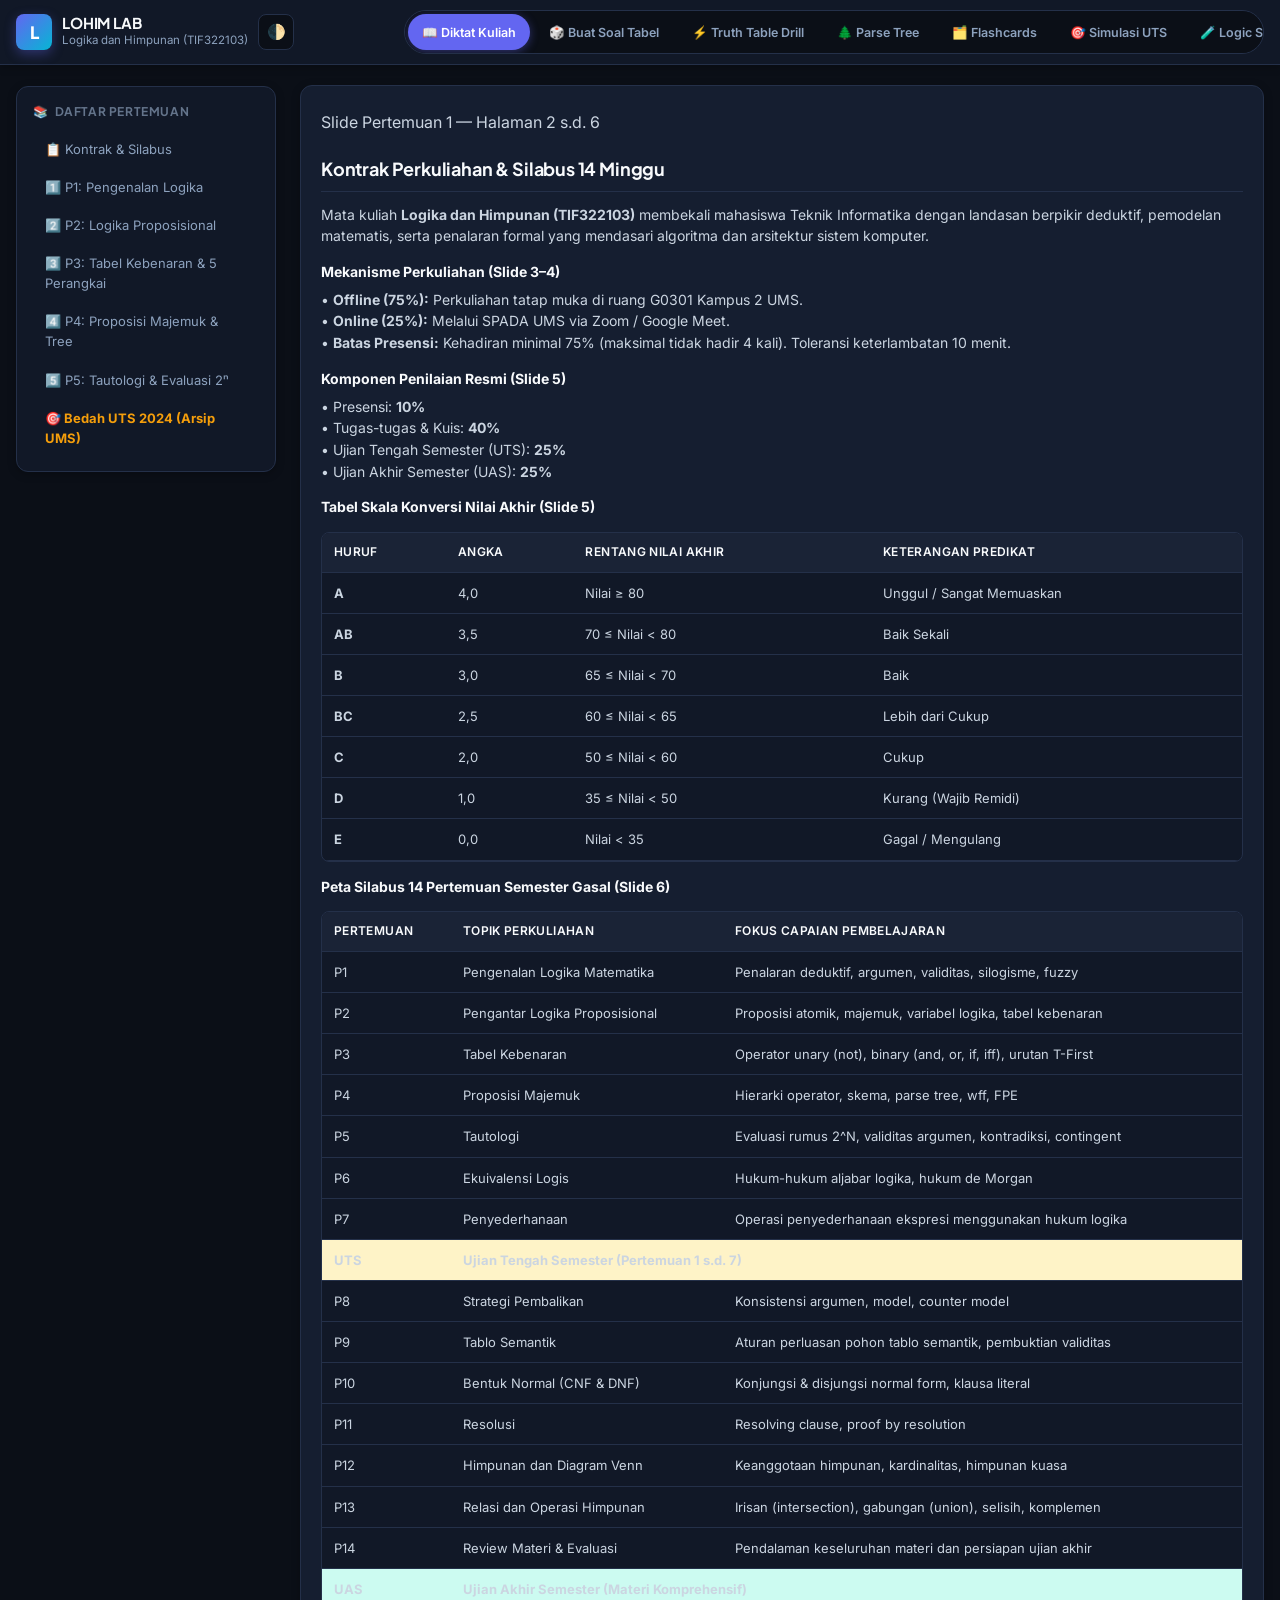
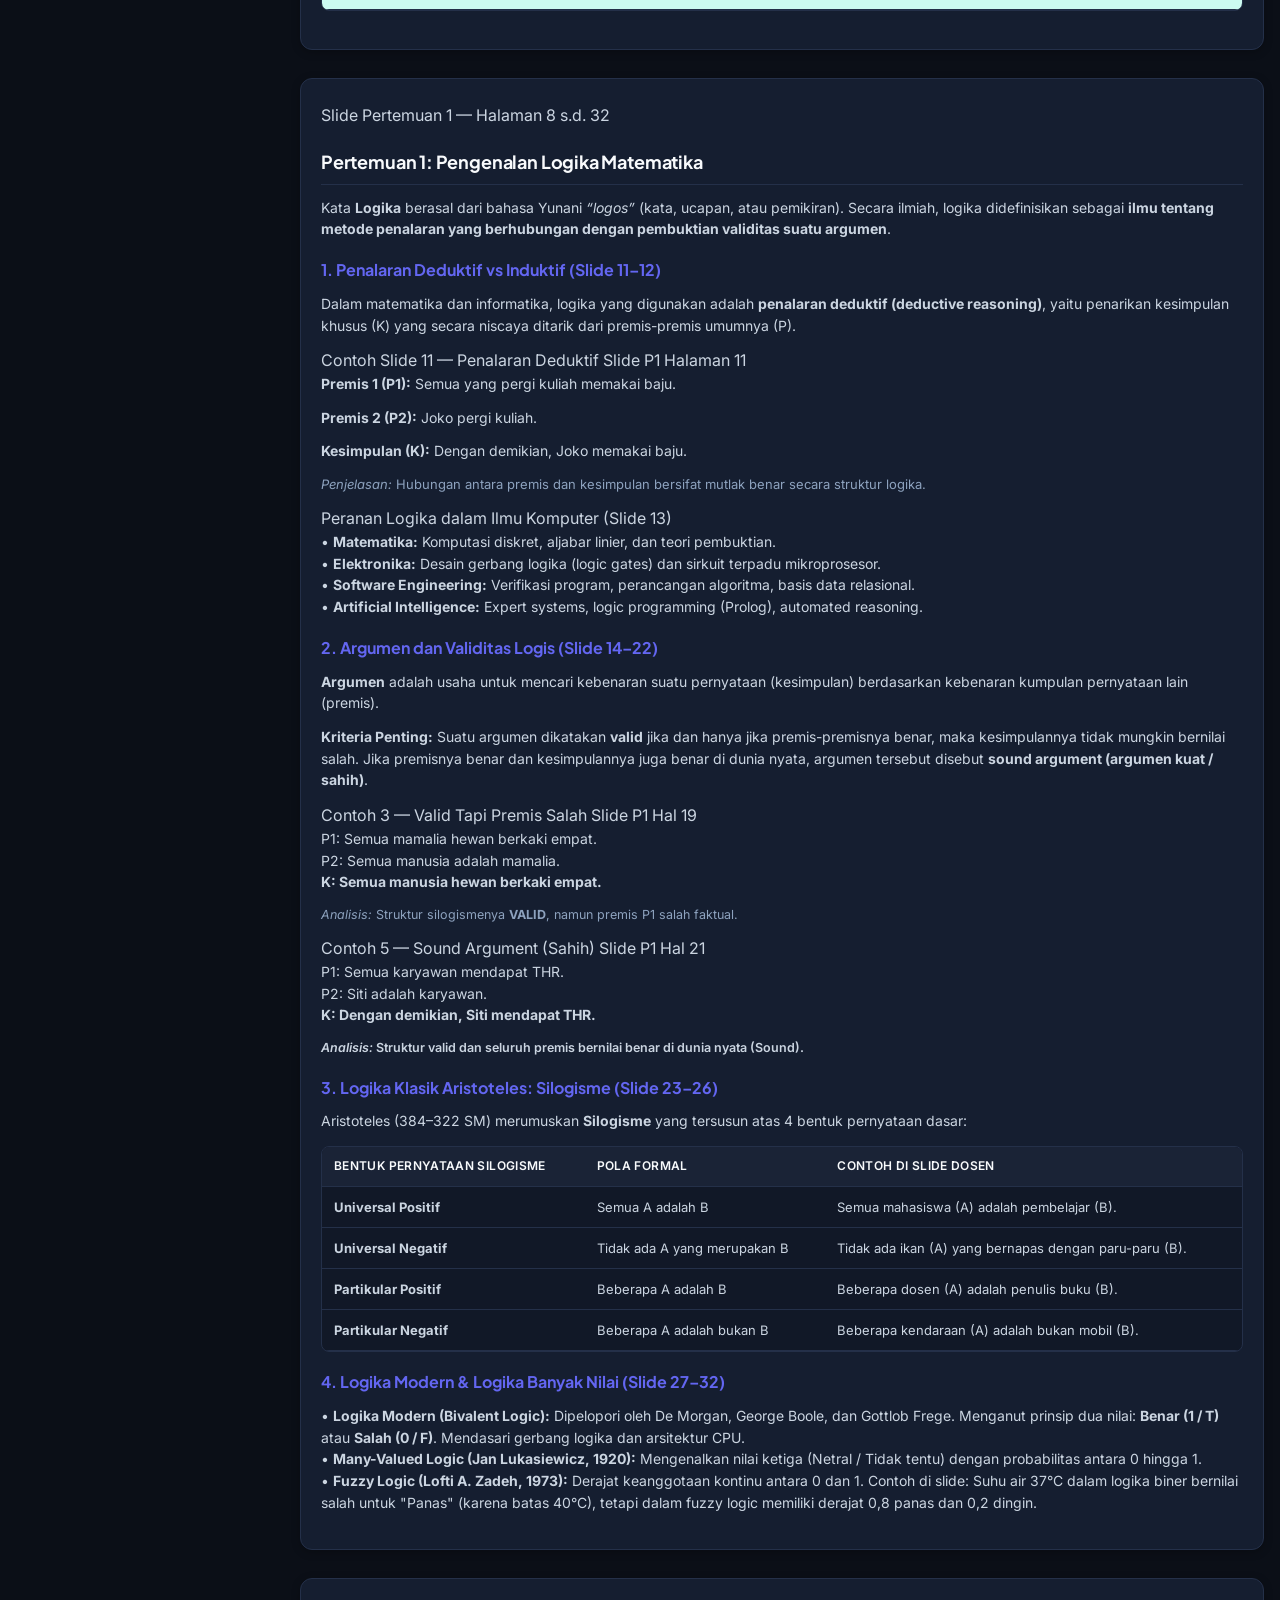
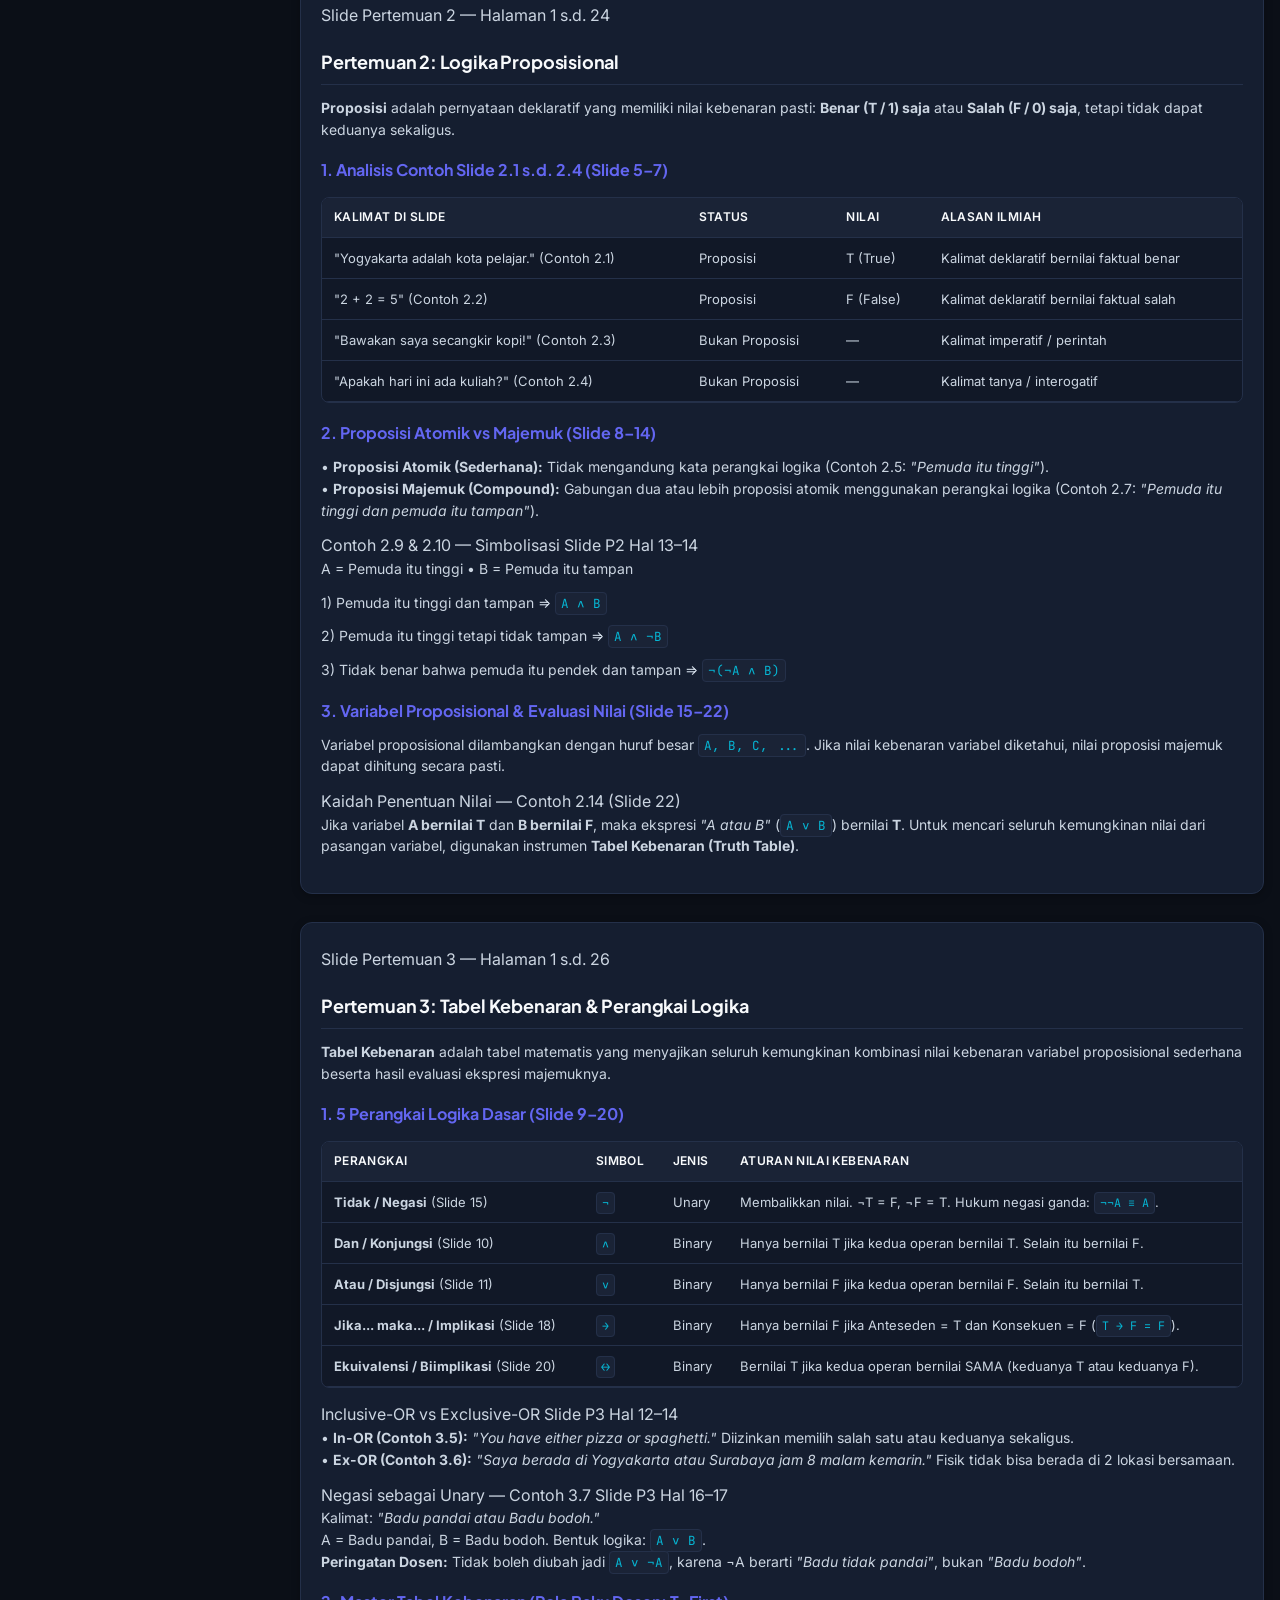
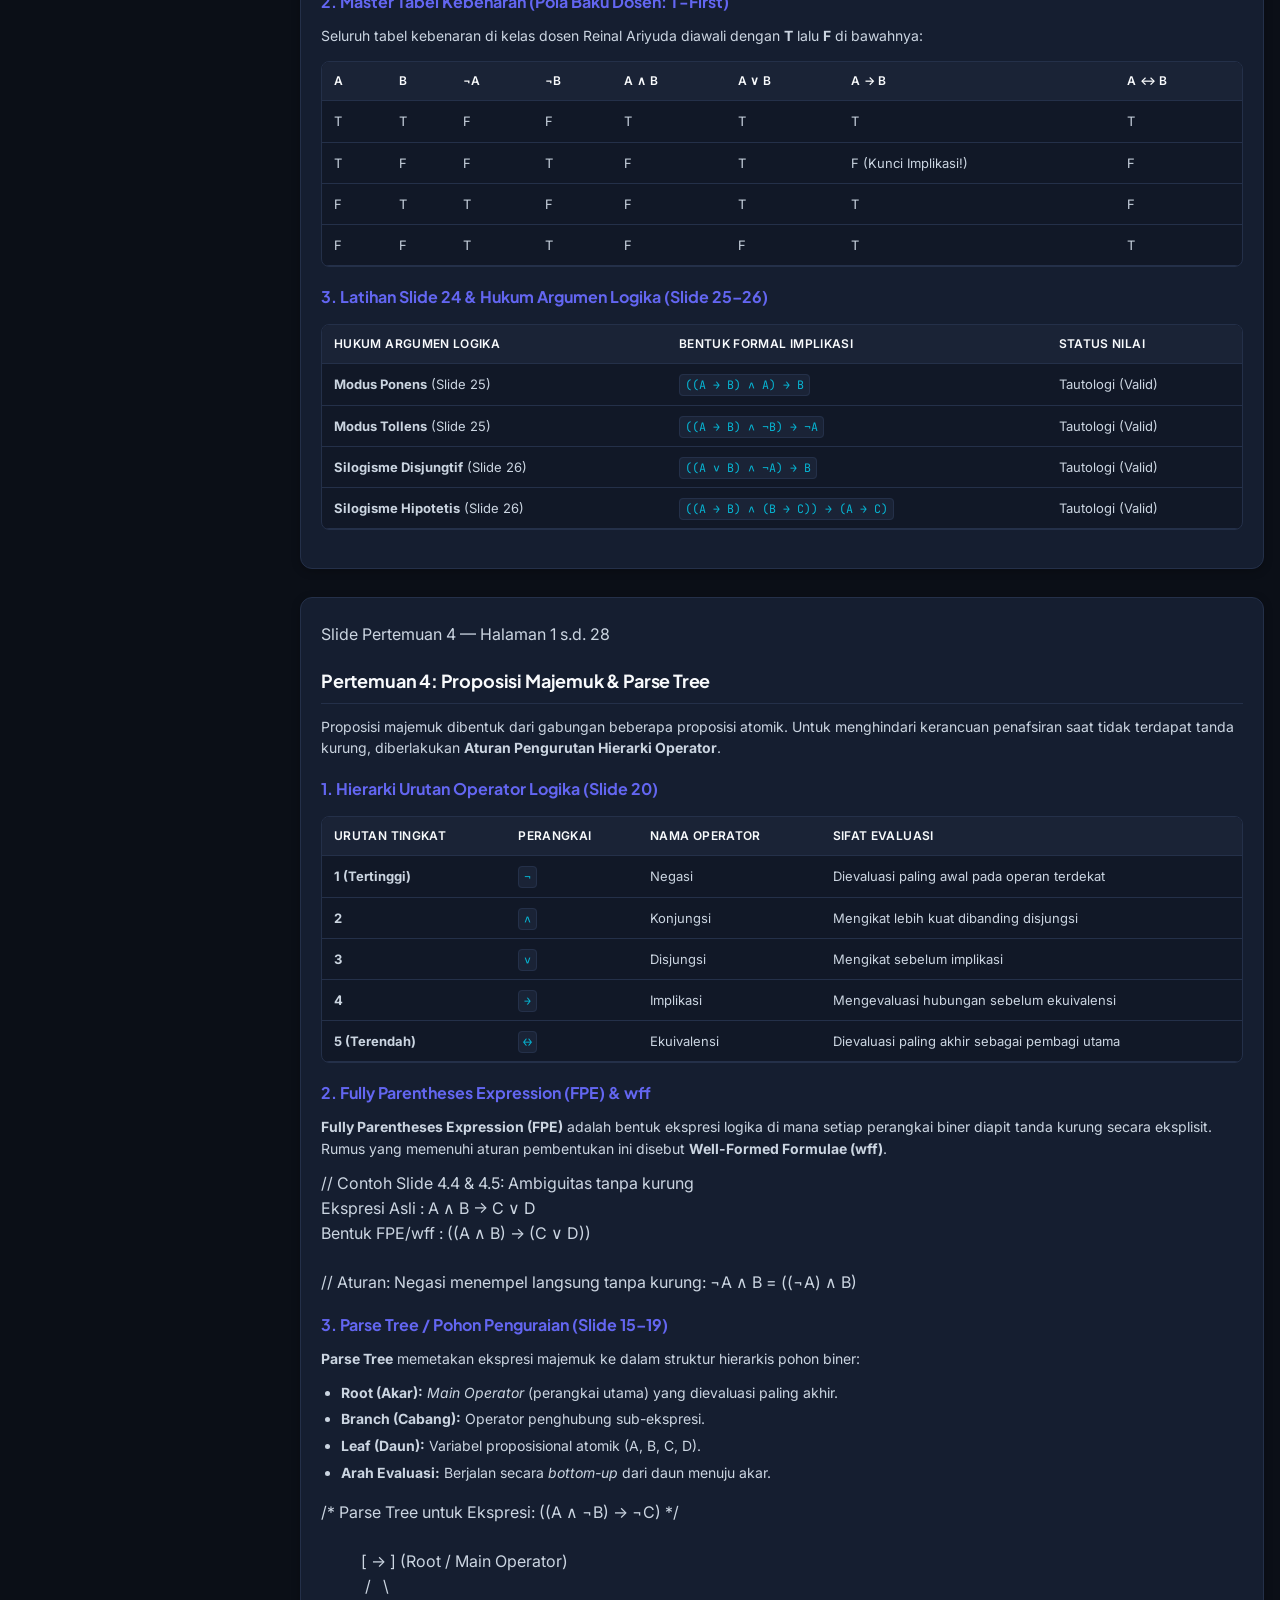
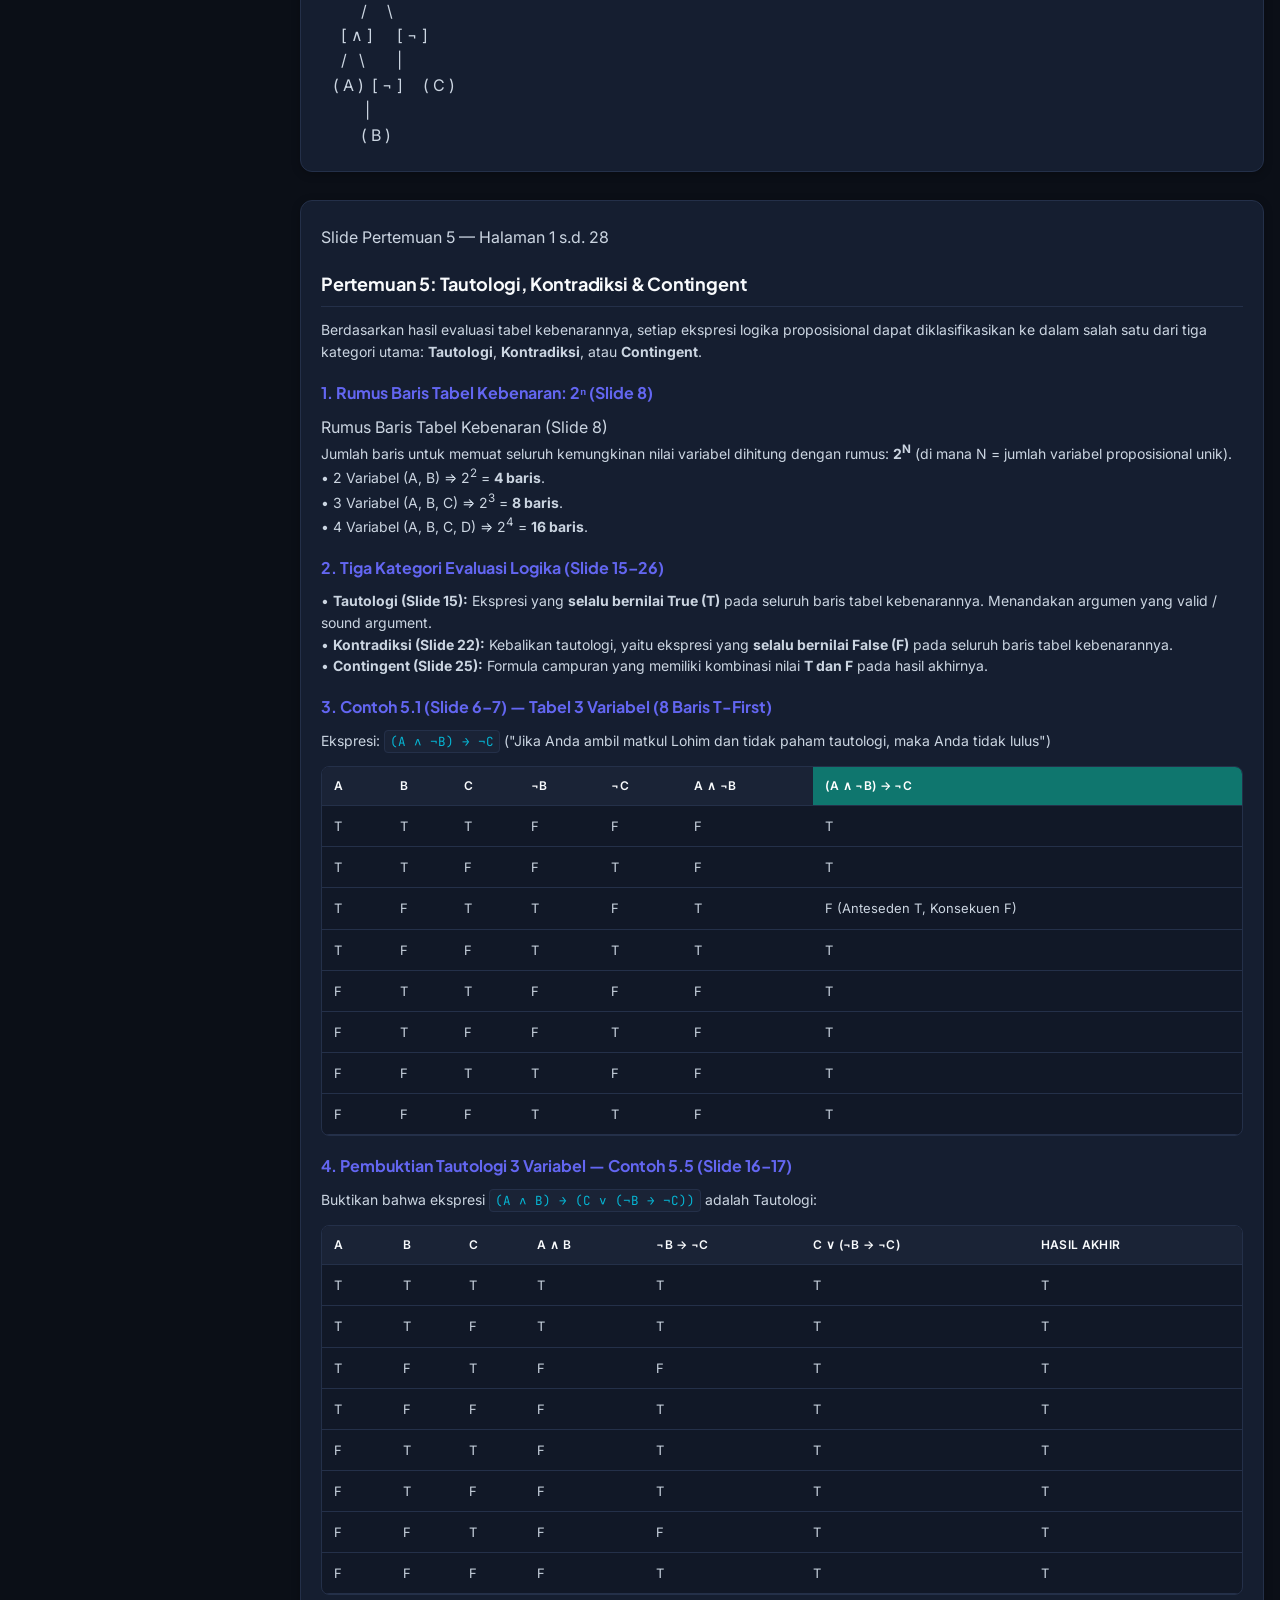
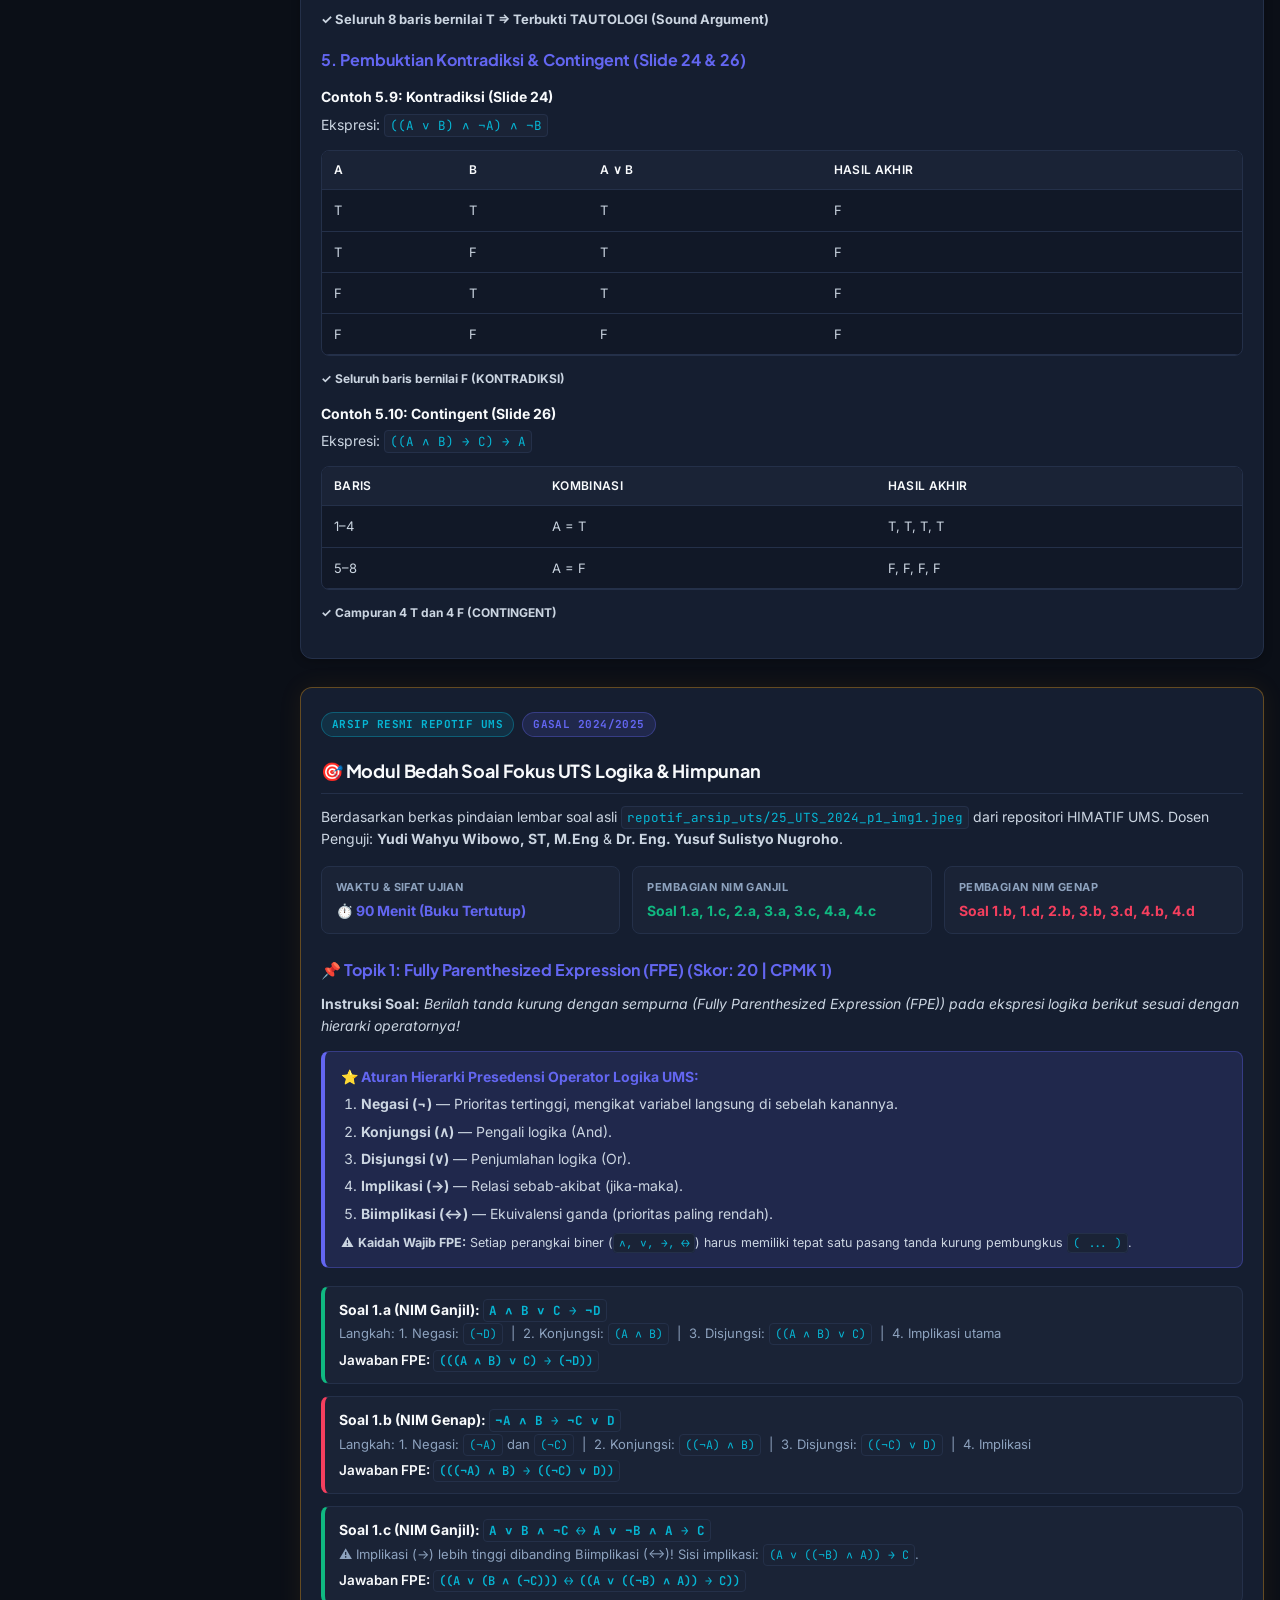
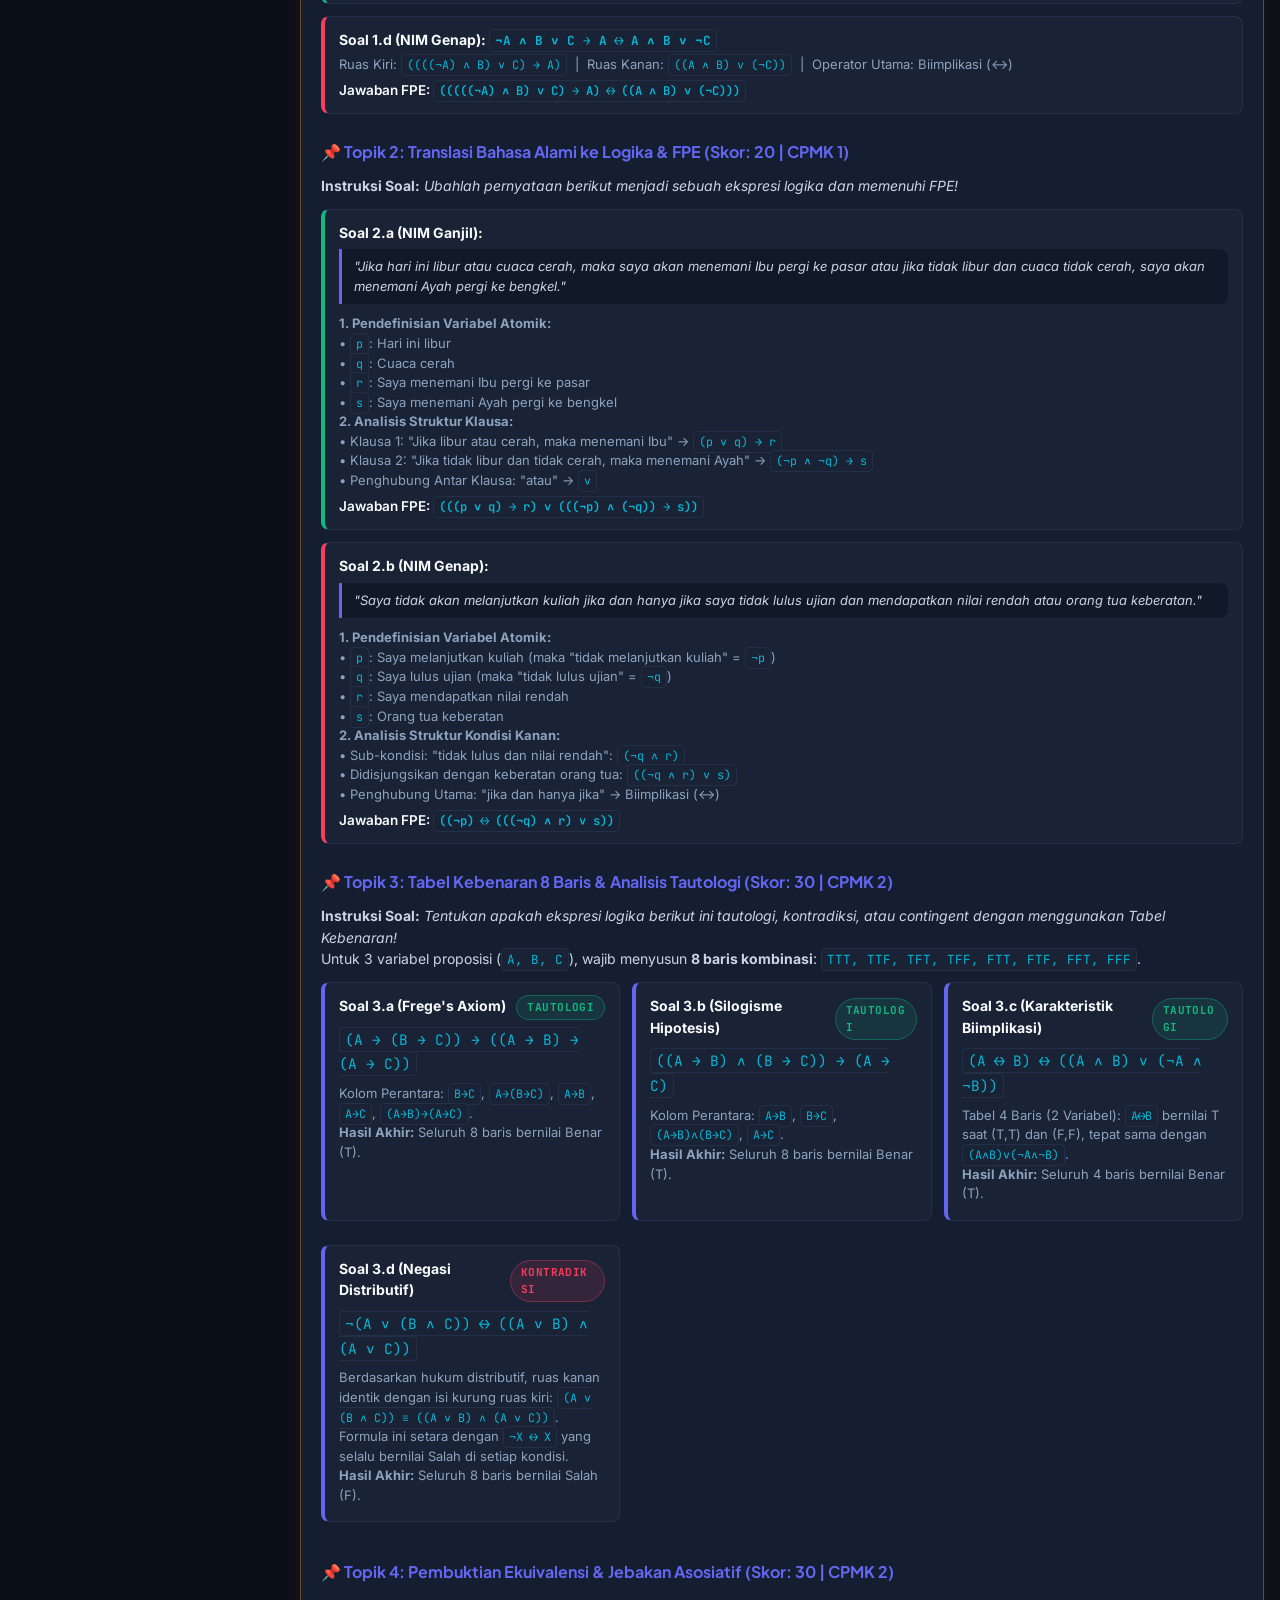
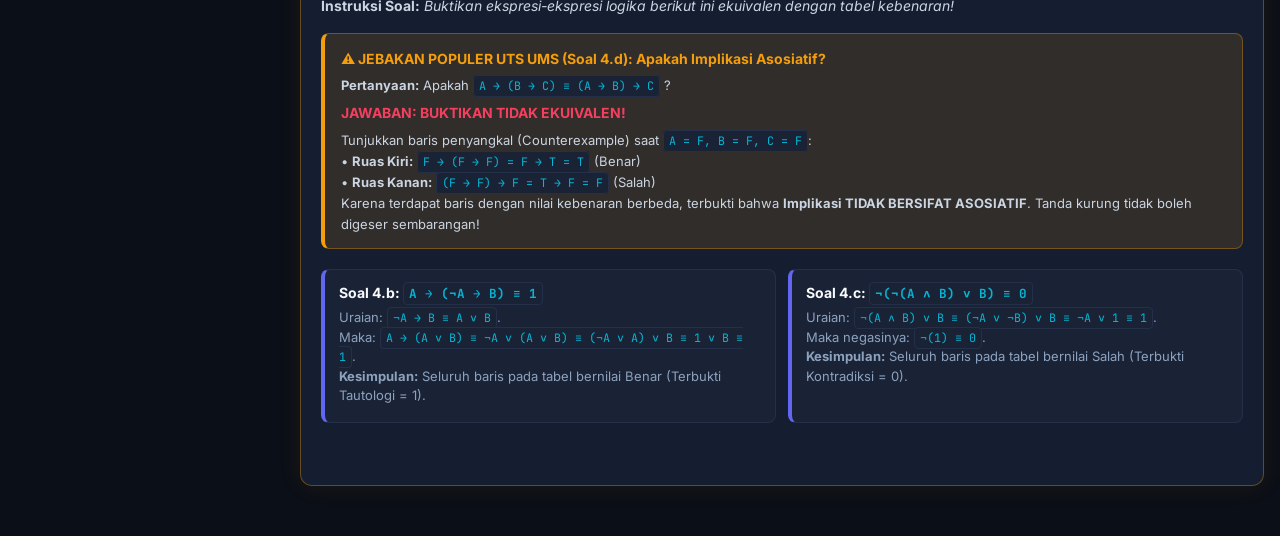
==== commit 868952c8: "fix(theme): eliminate raw LaTeX and hardcoded colors; use 100% theme-adaptive CSS variables" ====
--- a/index.html
+++ b/index.html
@@ -762,6 +762,174 @@
   .gen-controls-bar button, .gen-controls-bar select { width: 100% !important; }
   .gen-formula-title { font-size: 17px !important; }
 }
+
+/* UTS Special Module Styling - 100% Theme Adaptive */
+.uts-badge-row {
+  display: flex;
+  flex-wrap: wrap;
+  align-items: center;
+  gap: 8px;
+  margin-bottom: 12px;
+}
+.uts-badge {
+  font-family: var(--font-mono);
+  font-size: 11px;
+  font-weight: 700;
+  letter-spacing: 0.04em;
+  padding: 3px 10px;
+  border-radius: var(--radius-full);
+  display: inline-block;
+}
+.uts-badge-cyan {
+  background: var(--cyan-bg);
+  color: var(--accent-cyan);
+  border: 1px solid var(--cyan-border);
+}
+.uts-badge-primary {
+  background: var(--primary-light);
+  color: var(--primary);
+  border: 1px solid var(--primary-border);
+}
+
+.uts-meta-grid {
+  display: grid;
+  grid-template-columns: repeat(auto-fit, minmax(210px, 1fr));
+  gap: 12px;
+  margin: 16px 0 24px;
+}
+.uts-meta-card {
+  background: var(--bg-surface-elevated);
+  border: 1px solid var(--border-color);
+  padding: 12px 14px;
+  border-radius: var(--radius-sm);
+}
+.uts-meta-card .label {
+  font-size: 11px;
+  color: var(--text-muted);
+  font-weight: 700;
+  text-transform: uppercase;
+  letter-spacing: 0.04em;
+}
+.uts-meta-card .val {
+  font-size: 14px;
+  font-weight: 700;
+  margin-top: 4px;
+  color: var(--text-main);
+}
+.uts-meta-card .val.primary { color: var(--primary); }
+.uts-meta-card .val.emerald { color: var(--accent-emerald); }
+.uts-meta-card .val.rose { color: var(--accent-rose); }
+
+.uts-topic-section {
+  margin-bottom: 26px;
+}
+
+.uts-soal-card {
+  background: var(--bg-surface-elevated);
+  border: 1px solid var(--border-color);
+  border-left: 4px solid var(--border-color);
+  padding: 12px 14px;
+  border-radius: var(--radius-sm);
+  margin-bottom: 12px;
+}
+.uts-soal-card.ganjil {
+  border-left-color: var(--accent-emerald);
+}
+.uts-soal-card.genap {
+  border-left-color: var(--accent-rose);
+}
+.uts-soal-card.primary {
+  border-left-color: var(--primary);
+}
+
+.uts-soal-card .soal-title {
+  font-weight: 700;
+  color: var(--text-main);
+  font-size: 14px;
+  margin-bottom: 4px;
+}
+.uts-soal-card .soal-sub {
+  color: var(--text-muted);
+  font-size: 13px;
+  margin: 4px 0;
+  line-height: 1.5;
+}
+.uts-soal-card .soal-ans {
+  margin-top: 6px;
+  font-size: 13.5px;
+  font-weight: 600;
+  color: var(--text-main);
+}
+.uts-soal-card blockquote {
+  margin: 6px 0 10px;
+  padding: 8px 12px;
+  border-left: 3px solid var(--primary);
+  background: var(--bg-surface);
+  color: var(--text-body);
+  border-radius: 0 var(--radius-sm) var(--radius-sm) 0;
+  font-style: italic;
+  font-size: 13px;
+  line-height: 1.5;
+}
+
+.uts-callout-warning {
+  background: var(--amber-bg);
+  border: 1px solid var(--amber-border);
+  border-left: 4px solid var(--accent-amber);
+  border-radius: var(--radius-sm);
+  padding: 14px 16px;
+  margin: 16px 0 20px;
+}
+.uts-callout-warning h4 {
+  margin: 0 0 6px;
+  color: var(--accent-amber);
+  font-weight: 700;
+  font-size: 14px;
+}
+.uts-callout-warning p {
+  margin: 0 0 6px;
+  color: var(--text-body);
+  font-size: 13px;
+  line-height: 1.6;
+}
+.uts-callout-warning p:last-child {
+  margin-bottom: 0;
+}
+
+.uts-callout-info {
+  background: var(--primary-light);
+  border: 1px solid var(--primary-border);
+  border-left: 4px solid var(--primary);
+  border-radius: var(--radius-sm);
+  padding: 14px 16px;
+  margin: 14px 0 18px;
+}
+.uts-callout-info h4 {
+  margin: 0 0 6px;
+  color: var(--primary);
+  font-weight: 700;
+  font-size: 14px;
+}
+.uts-callout-info ol, .uts-callout-info ul {
+  margin: 0 0 8px 20px;
+  padding: 0;
+  color: var(--text-body);
+  font-size: 13px;
+  line-height: 1.6;
+}
+.uts-callout-info p {
+  margin: 0;
+  color: var(--text-body);
+  font-size: 12.5px;
+}
+
+.uts-grid-2col {
+  display: grid;
+  grid-template-columns: repeat(auto-fit, minmax(280px, 1fr));
+  gap: 12px;
+  margin-bottom: 16px;
+}
+
 </style>
 </head>
 <body>
@@ -1320,241 +1488,231 @@
         </article>
 
         <article id="art-uts_fokus" class="article-card" style="border: 1px solid rgba(245, 158, 11, 0.35); box-shadow: 0 0 25px rgba(245, 158, 11, 0.08);">
-          <div class="article-header" style="border-left: 4px solid #38bdf8; padding-left: 1rem; margin-bottom: 1.5rem;">
-  <div style="display:flex; align-items:center; gap:0.5rem; margin-bottom: 0.5rem;">
-    <span class="badge" style="background: rgba(56, 189, 248, 0.2); color: #38bdf8; border: 1px solid rgba(56,189,248,0.4); padding: 0.25rem 0.6rem; border-radius: 9999px; font-size: 0.75rem; font-weight: 700;">ARSIP RESMI REPOTIF UMS</span>
-    <span class="badge" style="background: rgba(168, 85, 247, 0.2); color: #c084fc; border: 1px solid rgba(168,85,247,0.4); padding: 0.25rem 0.6rem; border-radius: 9999px; font-size: 0.75rem; font-weight: 700;">GASAL 2024/2025</span>
+          <div class="article-header">
+  <div class="uts-badge-row">
+    <span class="uts-badge uts-badge-cyan">ARSIP RESMI REPOTIF UMS</span>
+    <span class="uts-badge uts-badge-primary">GASAL 2024/2025</span>
   </div>
-  <h2 style="font-size: 1.6rem; font-weight: 800; color: #f1f5f9; margin: 0 0 0.5rem 0;">🎯 Modul Bedah Soal Fokus UTS Logika & Himpunan</h2>
-  <p style="color: #94a3b8; font-size: 0.95rem; line-height: 1.6; margin: 0;">
+  <h2>🎯 Modul Bedah Soal Fokus UTS Logika &amp; Himpunan</h2>
+  <p>
     Berdasarkan berkas pindaian lembar soal asli <code>repotif_arsip_uts/25_UTS_2024_p1_img1.jpeg</code> dari repositori HIMATIF UMS. Dosen Penguji: <strong>Yudi Wahyu Wibowo, ST, M.Eng</strong> &amp; <strong>Dr. Eng. Yusuf Sulistyo Nugroho</strong>.
   </p>
 </div>
 
 <!-- INFO METADATA UJIAN -->
-<div style="display: grid; grid-template-columns: repeat(auto-fit, minmax(200px, 1fr)); gap: 0.75rem; margin-bottom: 1.5rem;">
-  <div style="background: rgba(15, 23, 42, 0.6); border: 1px solid rgba(255,255,255,0.08); padding: 0.85rem; border-radius: 8px;">
-    <div style="font-size: 0.75rem; color: #64748b; font-weight: 600; text-transform: uppercase;">Waktu &amp; Sifat Ujian</div>
-    <div style="font-size: 1rem; color: #38bdf8; font-weight: 700; margin-top: 0.25rem;">⏱️ 90 Menit (Buku Tertutup)</div>
+<div class="uts-meta-grid">
+  <div class="uts-meta-card">
+    <div class="label">Waktu &amp; Sifat Ujian</div>
+    <div class="val primary">⏱️ 90 Menit (Buku Tertutup)</div>
   </div>
-  <div style="background: rgba(15, 23, 42, 0.6); border: 1px solid rgba(255,255,255,0.08); padding: 0.85rem; border-radius: 8px;">
-    <div style="font-size: 0.75rem; color: #64748b; font-weight: 600; text-transform: uppercase;">Pembagian NIM Ganjil</div>
-    <div style="font-size: 0.95rem; color: #34d399; font-weight: 700; margin-top: 0.25rem;">Soal 1.a, 1.c, 2.a, 3.a, 3.c, 4.a, 4.c</div>
+  <div class="uts-meta-card">
+    <div class="label">Pembagian NIM Ganjil</div>
+    <div class="val emerald">Soal 1.a, 1.c, 2.a, 3.a, 3.c, 4.a, 4.c</div>
   </div>
-  <div style="background: rgba(15, 23, 42, 0.6); border: 1px solid rgba(255,255,255,0.08); padding: 0.85rem; border-radius: 8px;">
-    <div style="font-size: 0.75rem; color: #64748b; font-weight: 600; text-transform: uppercase;">Pembagian NIM Genap</div>
-    <div style="font-size: 0.95rem; color: #f43f5e; font-weight: 700; margin-top: 0.25rem;">Soal 1.b, 1.d, 2.b, 3.b, 3.d, 4.b, 4.d</div>
+  <div class="uts-meta-card">
+    <div class="label">Pembagian NIM Genap</div>
+    <div class="val rose">Soal 1.b, 1.d, 2.b, 3.b, 3.d, 4.b, 4.d</div>
   </div>
 </div>
 
 <!-- ======================= TOPIK 1 ======================= -->
-<div class="theory-box" style="margin-bottom: 2rem;">
-  <div style="display:flex; justify-content:space-between; align-items:center; margin-bottom: 1rem;">
-    <h3 style="color: #38bdf8; margin: 0; font-size: 1.25rem;">📌 TOPIK 1: Fully Parenthesized Expression (FPE) (Skor: 20)</h3>
-    <span style="background: rgba(56, 189, 248, 0.15); color: #38bdf8; padding: 0.2rem 0.6rem; border-radius: 6px; font-size: 0.8rem; font-weight: 600;">CPMK 1</span>
-  </div>
-  <p style="color: #cbd5e1; line-height: 1.6; font-size: 0.95rem;">
+<div class="uts-topic-section">
+  <h3>📌 Topik 1: Fully Parenthesized Expression (FPE) (Skor: 20 | CPMK 1)</h3>
+  <p>
     <strong>Instruksi Soal:</strong> <em>Berilah tanda kurung dengan sempurna (Fully Parenthesized Expression (FPE)) pada ekspresi logika berikut sesuai dengan hierarki operatornya!</em>
   </p>
 
-  <div style="background: rgba(30, 41, 59, 0.7); border: 1px solid rgba(56, 189, 248, 0.3); border-radius: 8px; padding: 1rem; margin: 1rem 0;">
-    <h4 style="color: #f8fafc; font-size: 0.95rem; margin: 0 0 0.5rem 0;">⭐ Urutan Presedensi Mutlak Informatika UMS:</h4>
-    <ol style="color: #e2e8f0; margin: 0; padding-left: 1.25rem; line-height: 1.7; font-size: 0.9rem;">
-      <li><strong>Negasi (¬)</strong> — Mengikat literal/ekspresi tepat di kanannya secara langsung.</li>
+  <div class="uts-callout-info">
+    <h4>⭐ Aturan Hierarki Presedensi Operator Logika UMS:</h4>
+    <ol>
+      <li><strong>Negasi (¬)</strong> — Prioritas tertinggi, mengikat variabel langsung di sebelah kanannya.</li>
       <li><strong>Konjungsi (∧)</strong> — Pengali logika (And).</li>
       <li><strong>Disjungsi (∨)</strong> — Penjumlahan logika (Or).</li>
-      <li><strong>Implikasi (→)</strong> — Hubungan jika-maka.</li>
-      <li><strong>Biimplikasi (↔)</strong> — Ekuivalensi ganda (prioritas terendah).</li>
+      <li><strong>Implikasi (→)</strong> — Relasi sebab-akibat (jika-maka).</li>
+      <li><strong>Biimplikasi (↔)</strong> — Ekuivalensi ganda (prioritas paling rendah).</li>
     </ol>
-    <div style="margin-top: 0.5rem; font-size: 0.85rem; color: #f59e0b;">
-      ⚠️ <em>Kaidah FPE:</em> Setiap perangkai biner (∧, ∨, →, ↔) <strong>wajib</strong> memiliki sepasang tanda kurung <code>( ... )</code> pembungkusnya sendiri!
+    <p>⚠️ <strong>Kaidah Wajib FPE:</strong> Setiap perangkai biner (<code>∧, ∨, →, ↔</code>) harus memiliki tepat satu pasang tanda kurung pembungkus <code>( ... )</code>.</p>
+  </div>
+
+  <div class="uts-soal-card ganjil">
+    <div class="soal-title">Soal 1.a (NIM Ganjil): <code>A ∧ B ∨ C → ¬D</code></div>
+    <div class="soal-sub">Langkah: 1. Negasi: <code>(¬D)</code> &nbsp;|&nbsp; 2. Konjungsi: <code>(A ∧ B)</code> &nbsp;|&nbsp; 3. Disjungsi: <code>((A ∧ B) ∨ C)</code> &nbsp;|&nbsp; 4. Implikasi utama</div>
+    <div class="soal-ans">Jawaban FPE: <code>(((A ∧ B) ∨ C) → (¬D))</code></div>
+  </div>
+
+  <div class="uts-soal-card genap">
+    <div class="soal-title">Soal 1.b (NIM Genap): <code>¬A ∧ B → ¬C ∨ D</code></div>
+    <div class="soal-sub">Langkah: 1. Negasi: <code>(¬A)</code> dan <code>(¬C)</code> &nbsp;|&nbsp; 2. Konjungsi: <code>((¬A) ∧ B)</code> &nbsp;|&nbsp; 3. Disjungsi: <code>((¬C) ∨ D)</code> &nbsp;|&nbsp; 4. Implikasi</div>
+    <div class="soal-ans">Jawaban FPE: <code>(((¬A) ∧ B) → ((¬C) ∨ D))</code></div>
+  </div>
+
+  <div class="uts-soal-card ganjil">
+    <div class="soal-title">Soal 1.c (NIM Ganjil): <code>A ∨ B ∧ ¬C ↔ A ∨ ¬B ∧ A → C</code></div>
+    <div class="soal-sub">⚠️ Implikasi (→) lebih tinggi dibanding Biimplikasi (↔)! Sisi implikasi: <code>(A ∨ ((¬B) ∧ A)) → C</code>.</div>
+    <div class="soal-ans">Jawaban FPE: <code>((A ∨ (B ∧ (¬C))) ↔ ((A ∨ ((¬B) ∧ A)) → C))</code></div>
+  </div>
+
+  <div class="uts-soal-card genap">
+    <div class="soal-title">Soal 1.d (NIM Genap): <code>¬A ∧ B ∨ C → A ↔ A ∧ B ∨ ¬C</code></div>
+    <div class="soal-sub">Ruas Kiri: <code>((((¬A) ∧ B) ∨ C) → A)</code> &nbsp;|&nbsp; Ruas Kanan: <code>((A ∧ B) ∨ (¬C))</code> &nbsp;|&nbsp; Operator Utama: Biimplikasi (↔)</div>
+    <div class="soal-ans">Jawaban FPE: <code>(((((¬A) ∧ B) ∨ C) → A) ↔ ((A ∧ B) ∨ (¬C)))</code></div>
+  </div>
+</div>
+
+<!-- ======================= TOPIK 2 ======================= -->
+<div class="uts-topic-section">
+  <h3>📌 Topik 2: Translasi Bahasa Alami ke Logika &amp; FPE (Skor: 20 | CPMK 1)</h3>
+  <p>
+    <strong>Instruksi Soal:</strong> <em>Ubahlah pernyataan berikut menjadi sebuah ekspresi logika dan memenuhi FPE!</em>
+  </p>
+
+  <div class="uts-soal-card ganjil">
+    <div class="soal-title">Soal 2.a (NIM Ganjil):</div>
+    <blockquote>
+      "Jika hari ini libur atau cuaca cerah, maka saya akan menemani Ibu pergi ke pasar atau jika tidak libur dan cuaca tidak cerah, saya akan menemani Ayah pergi ke bengkel."
+    </blockquote>
+    <div class="soal-sub">
+      <strong>1. Pendefinisian Variabel Atomik:</strong><br>
+      • <code>p</code>: Hari ini libur<br>
+      • <code>q</code>: Cuaca cerah<br>
+      • <code>r</code>: Saya menemani Ibu pergi ke pasar<br>
+      • <code>s</code>: Saya menemani Ayah pergi ke bengkel<br>
+      <strong>2. Analisis Struktur Klausa:</strong><br>
+      • Klausa 1: "Jika libur atau cerah, maka menemani Ibu" &rarr; <code>(p ∨ q) → r</code><br>
+      • Klausa 2: "Jika tidak libur dan tidak cerah, maka menemani Ayah" &rarr; <code>(¬p ∧ ¬q) → s</code><br>
+      • Penghubung Antar Klausa: "atau" &rarr; <code>∨</code>
+    </div>
+    <div class="soal-ans">
+      Jawaban FPE: <code>(((p ∨ q) → r) ∨ (((¬p) ∧ (¬q)) → s))</code>
     </div>
   </div>
 
-  <div style="display: flex; flex-direction: column; gap: 1rem;">
-    <!-- 1.a -->
-    <div style="background: rgba(15, 23, 42, 0.5); border-left: 3px solid #34d399; padding: 0.75rem 1rem; border-radius: 0 6px 6px 0;">
-      <div style="font-weight: 700; color: #34d399; font-size: 0.9rem;">Soal 1.a (NIM Ganjil): <code>A ∧ B ∨ C → ¬D</code></div>
-      <div style="color: #94a3b8; font-size: 0.85rem; margin: 0.25rem 0;">1. Negasi: <code>(¬D)</code> &nbsp;|&nbsp; 2. Konjungsi: <code>(A ∧ B)</code> &nbsp;|&nbsp; 3. Disjungsi: <code>((A ∧ B) ∨ C)</code> &nbsp;|&nbsp; 4. Implikasi utama</div>
-      <div style="color: #f1f5f9; font-weight: 600; font-size: 0.95rem; margin-top: 0.25rem;">
-        Jawaban FPE: <code style="color: #38bdf8; background: rgba(56,189,248,0.1); padding: 2px 6px; border-radius: 4px;">(((A ∧ B) ∨ C) → (¬D))</code>
+  <div class="uts-soal-card genap">
+    <div class="soal-title">Soal 2.b (NIM Genap):</div>
+    <blockquote>
+      "Saya tidak akan melanjutkan kuliah jika dan hanya jika saya tidak lulus ujian dan mendapatkan nilai rendah atau orang tua keberatan."
+    </blockquote>
+    <div class="soal-sub">
+      <strong>1. Pendefinisian Variabel Atomik:</strong><br>
+      • <code>p</code>: Saya melanjutkan kuliah (maka "tidak melanjutkan kuliah" = <code>¬p</code>)<br>
+      • <code>q</code>: Saya lulus ujian (maka "tidak lulus ujian" = <code>¬q</code>)<br>
+      • <code>r</code>: Saya mendapatkan nilai rendah<br>
+      • <code>s</code>: Orang tua keberatan<br>
+      <strong>2. Analisis Struktur Kondisi Kanan:</strong><br>
+      • Sub-kondisi: "tidak lulus dan nilai rendah": <code>(¬q ∧ r)</code><br>
+      • Didisjungsikan dengan keberatan orang tua: <code>((¬q ∧ r) ∨ s)</code><br>
+      • Penghubung Utama: "jika dan hanya jika" &rarr; Biimplikasi (↔)
+    </div>
+    <div class="soal-ans">
+      Jawaban FPE: <code>((¬p) ↔ (((¬q) ∧ r) ∨ s))</code>
+    </div>
+  </div>
+</div>
+
+<!-- ======================= TOPIK 3 ======================= -->
+<div class="uts-topic-section">
+  <h3>📌 Topik 3: Tabel Kebenaran 8 Baris &amp; Analisis Tautologi (Skor: 30 | CPMK 2)</h3>
+  <p>
+    <strong>Instruksi Soal:</strong> <em>Tentukan apakah ekspresi logika berikut ini tautologi, kontradiksi, atau contingent dengan menggunakan Tabel Kebenaran!</em><br>
+    Untuk 3 variabel proposisi (<code>A, B, C</code>), wajib menyusun <strong>8 baris kombinasi</strong>: <code>TTT, TTF, TFT, TFF, FTT, FTF, FFT, FFF</code>.
+  </p>
+
+  <div class="uts-grid-2col">
+    <!-- 3.a -->
+    <div class="uts-soal-card primary">
+      <div style="display:flex; justify-content:space-between; align-items:center; margin-bottom: 6px;">
+        <span class="soal-title">Soal 3.a (Frege's Axiom)</span>
+        <span class="uts-badge" style="background:var(--emerald-bg); color:var(--accent-emerald); border:1px solid var(--emerald-border);">TAUTOLOGI</span>
+      </div>
+      <code>(A → (B → C)) → ((A → B) → (A → C))</code>
+      <div class="soal-sub" style="margin-top: 8px;">
+        Kolom Perantara: <code>B→C</code>, <code>A→(B→C)</code>, <code>A→B</code>, <code>A→C</code>, <code>(A→B)→(A→C)</code>.<br>
+        <strong>Hasil Akhir:</strong> Seluruh 8 baris bernilai Benar (T).
       </div>
     </div>
 
-    <!-- 1.b -->
-    <div style="background: rgba(15, 23, 42, 0.5); border-left: 3px solid #f43f5e; padding: 0.75rem 1rem; border-radius: 0 6px 6px 0;">
-      <div style="font-weight: 700; color: #f43f5e; font-size: 0.9rem;">Soal 1.b (NIM Genap): <code>¬A ∧ B → ¬C ∨ D</code></div>
-      <div style="color: #94a3b8; font-size: 0.85rem; margin: 0.25rem 0;">1. Negasi: <code>(¬A)</code> dan <code>(¬C)</code> &nbsp;|&nbsp; 2. Konjungsi: <code>((¬A) ∧ B)</code> &nbsp;|&nbsp; 3. Disjungsi: <code>((¬C) ∨ D)</code> &nbsp;|&nbsp; 4. Implikasi</div>
-      <div style="color: #f1f5f9; font-weight: 600; font-size: 0.95rem; margin-top: 0.25rem;">
-        Jawaban FPE: <code style="color: #38bdf8; background: rgba(56,189,248,0.1); padding: 2px 6px; border-radius: 4px;">(((¬A) ∧ B) → ((¬C) ∨ D))</code>
+    <!-- 3.b -->
+    <div class="uts-soal-card primary">
+      <div style="display:flex; justify-content:space-between; align-items:center; margin-bottom: 6px;">
+        <span class="soal-title">Soal 3.b (Silogisme Hipotesis)</span>
+        <span class="uts-badge" style="background:var(--emerald-bg); color:var(--accent-emerald); border:1px solid var(--emerald-border);">TAUTOLOGI</span>
+      </div>
+      <code>((A → B) ∧ (B → C)) → (A → C)</code>
+      <div class="soal-sub" style="margin-top: 8px;">
+        Kolom Perantara: <code>A→B</code>, <code>B→C</code>, <code>(A→B)∧(B→C)</code>, <code>A→C</code>.<br>
+        <strong>Hasil Akhir:</strong> Seluruh 8 baris bernilai Benar (T).
       </div>
     </div>
 
-    <!-- 1.c -->
-    <div style="background: rgba(15, 23, 42, 0.5); border-left: 3px solid #34d399; padding: 0.75rem 1rem; border-radius: 0 6px 6px 0;">
-      <div style="font-weight: 700; color: #34d399; font-size: 0.9rem;">Soal 1.c (NIM Ganjil): <code>A ∨ B ∧ ¬C ↔ A ∨ ¬B ∧ A → C</code></div>
-      <div style="color: #94a3b8; font-size: 0.85rem; margin: 0.25rem 0;">Perhatikan: <code>→</code> dieksekusi sebelum <code>↔</code>! Ruas kanan implikasi membungkus <code>(A ∨ ((¬B) ∧ A)) → C</code>.</div>
-      <div style="color: #f1f5f9; font-weight: 600; font-size: 0.95rem; margin-top: 0.25rem;">
-        Jawaban FPE: <code style="color: #38bdf8; background: rgba(56,189,248,0.1); padding: 2px 6px; border-radius: 4px;">((A ∨ (B ∧ (¬C))) ↔ ((A ∨ ((¬B) ∧ A)) → C))</code>
+    <!-- 3.c -->
+    <div class="uts-soal-card primary">
+      <div style="display:flex; justify-content:space-between; align-items:center; margin-bottom: 6px;">
+        <span class="soal-title">Soal 3.c (Karakteristik Biimplikasi)</span>
+        <span class="uts-badge" style="background:var(--emerald-bg); color:var(--accent-emerald); border:1px solid var(--emerald-border);">TAUTOLOGI</span>
+      </div>
+      <code>(A ↔ B) ↔ ((A ∧ B) ∨ (¬A ∧ ¬B))</code>
+      <div class="soal-sub" style="margin-top: 8px;">
+        Tabel 4 Baris (2 Variabel): <code>A↔B</code> bernilai T saat (T,T) dan (F,F), tepat sama dengan <code>(A∧B)∨(¬A∧¬B)</code>.<br>
+        <strong>Hasil Akhir:</strong> Seluruh 4 baris bernilai Benar (T).
       </div>
     </div>
 
-    <!-- 1.d -->
-    <div style="background: rgba(15, 23, 42, 0.5); border-left: 3px solid #f43f5e; padding: 0.75rem 1rem; border-radius: 0 6px 6px 0;">
-      <div style="font-weight: 700; color: #f43f5e; font-size: 0.9rem;">Soal 1.d (NIM Genap): <code>¬A ∧ B ∨ C → A ↔ A ∧ B ∨ ¬C</code></div>
-      <div style="color: #94a3b8; font-size: 0.85rem; margin: 0.25rem 0;">Kiri: <code>((((¬A) ∧ B) ∨ C) → A)</code> &nbsp;|&nbsp; Kanan: <code>((A ∧ B) ∨ (¬C))</code> &nbsp;|&nbsp; Penghubung: Biimplikasi <code>↔</code></div>
-      <div style="color: #f1f5f9; font-weight: 600; font-size: 0.95rem; margin-top: 0.25rem;">
-        Jawaban FPE: <code style="color: #38bdf8; background: rgba(56,189,248,0.1); padding: 2px 6px; border-radius: 4px;">(((((¬A) ∧ B) ∨ C) → A) ↔ ((A ∧ B) ∨ (¬C)))</code>
+    <!-- 3.d -->
+    <div class="uts-soal-card primary">
+      <div style="display:flex; justify-content:space-between; align-items:center; margin-bottom: 6px;">
+        <span class="soal-title">Soal 3.d (Negasi Distributif)</span>
+        <span class="uts-badge" style="background:var(--rose-bg); color:var(--accent-rose); border:1px solid var(--rose-border);">KONTRADIKSI</span>
+      </div>
+      <code>¬(A ∨ (B ∧ C)) ↔ ((A ∨ B) ∧ (A ∨ C))</code>
+      <div class="soal-sub" style="margin-top: 8px;">
+        Berdasarkan hukum distributif, ruas kanan identik dengan isi kurung ruas kiri: <code>(A ∨ (B ∧ C)) ≡ ((A ∨ B) ∧ (A ∨ C))</code>.<br>
+        Formula ini setara dengan <code>¬X ↔ X</code> yang selalu bernilai Salah di setiap kondisi.<br>
+        <strong>Hasil Akhir:</strong> Seluruh 8 baris bernilai Salah (F).
       </div>
     </div>
   </div>
 </div>
 
-<!-- ======================= TOPIK 2 ======================= -->
-<div class="theory-box" style="margin-bottom: 2rem;">
-  <div style="display:flex; justify-content:space-between; align-items:center; margin-bottom: 1rem;">
-    <h3 style="color: #c084fc; margin: 0; font-size: 1.25rem;">📌 TOPIK 2: Translasi Bahasa Alami ke Logika &amp; FPE (Skor: 20)</h3>
-    <span style="background: rgba(168, 85, 247, 0.15); color: #c084fc; padding: 0.2rem 0.6rem; border-radius: 6px; font-size: 0.8rem; font-weight: 600;">CPMK 1</span>
+<!-- ======================= TOPIK 4 ======================= -->
+<div class="uts-topic-section">
+  <h3>📌 Topik 4: Pembuktian Ekuivalensi &amp; Jebakan Asosiatif (Skor: 30 | CPMK 2)</h3>
+  <p>
+    <strong>Instruksi Soal:</strong> <em>Buktikan ekspresi-ekspresi logika berikut ini ekuivalen dengan tabel kebenaran!</em>
+  </p>
+
+  <!-- CALLOUT JEBAKAN POPULER -->
+  <div class="uts-callout-warning">
+    <h4>⚠️ JEBAKAN POPULER UTS UMS (Soal 4.d): Apakah Implikasi Asosiatif?</h4>
+    <p>
+      <strong>Pertanyaan:</strong> Apakah <code>A → (B → C) ≡ (A → B) → C</code> ?
+    </p>
+    <p>
+      <strong style="color:var(--accent-rose); font-size:14px;">JAWABAN: BUKTIKAN TIDAK EKUIVALEN!</strong>
+    </p>
+    <p>
+      Tunjukkan baris penyangkal (Counterexample) saat <code>A = F, B = F, C = F</code>:<br>
+      • <strong>Ruas Kiri:</strong> <code>F → (F → F) = F → T = T</code> (Benar)<br>
+      • <strong>Ruas Kanan:</strong> <code>(F → F) → F = T → F = F</code> (Salah)<br>
+      Karena terdapat baris dengan nilai kebenaran berbeda, terbukti bahwa <strong>Implikasi TIDAK BERSIFAT ASOSIATIF</strong>. Tanda kurung tidak boleh digeser sembarangan!
+    </p>
   </div>
-  
-  <div style="display: flex; flex-direction: column; gap: 1.25rem;">
-    <!-- 2.a -->
-    <div style="background: rgba(15, 23, 42, 0.5); border: 1px solid rgba(255,255,255,0.06); padding: 1rem; border-radius: 8px;">
-      <div style="color: #34d399; font-weight: 700; margin-bottom: 0.5rem;">Soal 2.a (NIM Ganjil):</div>
-      <blockquote style="margin: 0 0 0.75rem 0; padding-left: 0.75rem; border-left: 3px solid #64748b; color: #e2e8f0; font-style: italic; font-size: 0.9rem;">
-        "Jika hari ini libur atau cuaca cerah, maka saya akan menemani Ibu pergi ke pasar atau jika tidak libur dan cuaca tidak cerah, saya akan menemani Ayah pergi ke bengkel."
-      </blockquote>
-      <div style="font-size: 0.85rem; color: #94a3b8; line-height: 1.6;">
-        <strong>1. Definisikan Simbol Atomik:</strong><br>
-        • <code>p</code>: Hari ini libur<br>
-        • <code>q</code>: Cuaca cerah<br>
-        • <code>r</code>: Saya menemani Ibu pergi ke pasar<br>
-        • <code>s</code>: Saya menemani Ayah pergi ke bengkel<br>
-        <strong>2. Translasi Klausa:</strong><br>
-        • Klausa 1: <em>"Jika libur atau cuaca cerah, maka menemani Ibu"</em> &rarr; <code>(p ∨ q) → r</code><br>
-        • Klausa 2: <em>"jika tidak libur dan tidak cerah, maka menemani Ayah"</em> &rarr; <code>(¬p ∧ ¬q) → s</code><br>
-        • Kata Hubung Antar Klausa: <em>"atau"</em> &rarr; <code>∨</code><br>
-        <strong>3. Bentuk FPE Final:</strong>
-        <div style="margin-top: 0.4rem;">
-          <code style="color: #38bdf8; font-weight: 700; background: rgba(56,189,248,0.1); padding: 4px 8px; border-radius: 4px; font-size: 0.95rem;">(((p ∨ q) → r) ∨ (((¬p) ∧ (¬q)) → s))</code>
-        </div>
+
+  <div class="uts-grid-2col">
+    <div class="uts-soal-card primary">
+      <div class="soal-title">Soal 4.b: <code>A → (¬A → B) ≡ 1</code></div>
+      <div class="soal-sub">
+        Uraian: <code>¬A → B ≡ A ∨ B</code>.<br>
+        Maka: <code>A → (A ∨ B) ≡ ¬A ∨ (A ∨ B) ≡ (¬A ∨ A) ∨ B ≡ 1 ∨ B ≡ 1</code>.<br>
+        <strong>Kesimpulan:</strong> Seluruh baris pada tabel bernilai Benar (Terbukti Tautologi = 1).
       </div>
     </div>
 
-    <!-- 2.b -->
-    <div style="background: rgba(15, 23, 42, 0.5); border: 1px solid rgba(255,255,255,0.06); padding: 1rem; border-radius: 8px;">
-      <div style="color: #f43f5e; font-weight: 700; margin-bottom: 0.5rem;">Soal 2.b (NIM Genap):</div>
-      <blockquote style="margin: 0 0 0.75rem 0; padding-left: 0.75rem; border-left: 3px solid #64748b; color: #e2e8f0; font-style: italic; font-size: 0.9rem;">
-        "Saya tidak akan melanjutkan kuliah jika dan hanya jika saya tidak lulus ujian dan mendapatkan nilai rendah atau orang tua keberatan."
-      </blockquote>
-      <div style="font-size: 0.85rem; color: #94a3b8; line-height: 1.6;">
-        <strong>1. Definisikan Simbol Atomik:</strong><br>
-        • <code>p</code>: Saya melanjutkan kuliah (maka "tidak melanjutkan kuliah" = <code>¬p</code>)<br>
-        • <code>q</code>: Saya lulus ujian (maka "tidak lulus ujian" = <code>¬q</code>)<br>
-        • <code>r</code>: Saya mendapatkan nilai rendah<br>
-        • <code>s</code>: Orang tua keberatan<br>
-        <strong>2. Struktur Kondisi Kanan:</strong><br>
-        • "tidak lulus dan nilai rendah": <code>(¬q ∧ r)</code><br>
-        • didisjungsikan dengan keberatan ortu: <code>((¬q ∧ r) ∨ s)</code><br>
-        • Penghubung Utama: <em>"jika dan hanya jika"</em> &rarr; Biimplikasi <code>↔</code><br>
-        <strong>3. Bentuk FPE Final:</strong>
-        <div style="margin-top: 0.4rem;">
-          <code style="color: #38bdf8; font-weight: 700; background: rgba(56,189,248,0.1); padding: 4px 8px; border-radius: 4px; font-size: 0.95rem;">((¬p) ↔ (((¬q) ∧ r) ∨ s))</code>
-        </div>
-      </div>
-    </div>
-  </div>
-</div>
-
-<!-- ======================= TOPIK 3 ======================= -->
-<div class="theory-box" style="margin-bottom: 2rem;">
-  <div style="display:flex; justify-content:space-between; align-items:center; margin-bottom: 1rem;">
-    <h3 style="color: #34d399; margin: 0; font-size: 1.25rem;">📌 TOPIK 3: Tabel Kebenaran 8 Baris &amp; Analisis Tautologi (Skor: 30)</h3>
-    <span style="background: rgba(52, 211, 153, 0.15); color: #34d399; padding: 0.2rem 0.6rem; border-radius: 6px; font-size: 0.8rem; font-weight: 600;">CPMK 2</span>
-  </div>
-
-  <p style="color: #cbd5e1; font-size: 0.95rem; line-height: 1.6;">
-    Untuk 3 variabel proposisi ($A, B, C$), jumlah baris yang wajib digambar adalah $2^3 = 8$ baris kombinasi: <code>TTT, TTF, TFT, TFF, FTT, FTF, FFT, FFF</code>.
-  </p>
-
-  <div style="display: grid; grid-template-columns: repeat(auto-fit, minmax(280px, 1fr)); gap: 1rem;">
-    <!-- 3.a -->
-    <div style="background: rgba(15, 23, 42, 0.6); border: 1px solid rgba(56,189,248,0.2); border-radius: 8px; padding: 1rem;">
-      <div style="font-weight: 700; color: #38bdf8; font-size: 0.95rem; margin-bottom: 0.25rem;">Soal 3.a (Frege's Axiom)</div>
-      <code style="display:block; color: #e2e8f0; font-size: 0.85rem; margin-bottom: 0.5rem;">(A → (B → C)) → ((A → B) → (A → C))</code>
-      <div style="font-size: 0.85rem; color: #94a3b8; line-height: 1.5;">
-        Kolom Perantara: <code>B→C</code>, <code>A→(B→C)</code>, <code>A→B</code>, <code>A→C</code>, <code>(A→B)→(A→C)</code>.<br>
-        <span style="color: #34d399; font-weight: 700;">Hasil Akhir: TTTTTTTT (Semua Benar)</span><br>
-        Status: <strong>TAUTOLOGI</strong>
-      </div>
-    </div>
-
-    <!-- 3.b -->
-    <div style="background: rgba(15, 23, 42, 0.6); border: 1px solid rgba(56,189,248,0.2); border-radius: 8px; padding: 1rem;">
-      <div style="font-weight: 700; color: #38bdf8; font-size: 0.95rem; margin-bottom: 0.25rem;">Soal 3.b (Silogisme Hipotesis)</div>
-      <code style="display:block; color: #e2e8f0; font-size: 0.85rem; margin-bottom: 0.5rem;">((A → B) ∧ (B → C)) → (A → C)</code>
-      <div style="font-size: 0.85rem; color: #94a3b8; line-height: 1.5;">
-        Kolom Perantara: <code>A→B</code>, <code>B→C</code>, <code>(A→B)∧(B→C)</code>, <code>A→C</code>.<br>
-        <span style="color: #34d399; font-weight: 700;">Hasil Akhir: TTTTTTTT (Semua Benar)</span><br>
-        Status: <strong>TAUTOLOGI</strong>
-      </div>
-    </div>
-
-    <!-- 3.c -->
-    <div style="background: rgba(15, 23, 42, 0.6); border: 1px solid rgba(56,189,248,0.2); border-radius: 8px; padding: 1rem;">
-      <div style="font-weight: 700; color: #38bdf8; font-size: 0.95rem; margin-bottom: 0.25rem;">Soal 3.c (Karakteristik Biimplikasi)</div>
-      <code style="display:block; color: #e2e8f0; font-size: 0.85rem; margin-bottom: 0.5rem;">(A ↔ B) ↔ ((A ∧ B) ∨ (¬A ∧ ¬B))</code>
-      <div style="font-size: 0.85rem; color: #94a3b8; line-height: 1.5;">
-        Dua variabel (4 baris): <code>A↔B</code> bernilai T saat (T,T) dan (F,F), persis sama dengan <code>(A∧B)∨(¬A∧¬B)</code>.<br>
-        <span style="color: #34d399; font-weight: 700;">Hasil Akhir: TTTT (Semua Benar)</span><br>
-        Status: <strong>TAUTOLOGI</strong>
-      </div>
-    </div>
-
-    <!-- 3.d -->
-    <div style="background: rgba(15, 23, 42, 0.6); border: 1px solid rgba(244,63,94,0.3); border-radius: 8px; padding: 1rem;">
-      <div style="font-weight: 700; color: #f43f5e; font-size: 0.95rem; margin-bottom: 0.25rem;">Soal 3.d (Negasi Distributif)</div>
-      <code style="display:block; color: #e2e8f0; font-size: 0.85rem; margin-bottom: 0.5rem;">¬(A ∨ (B ∧ C)) ↔ ((A ∨ B) ∧ (A ∨ C))</code>
-      <div style="font-size: 0.85rem; color: #94a3b8; line-height: 1.5;">
-        Ruas kanan adalah bentuk distributif dari ruas dalam kiri: $X \equiv (A \vee B) \wedge (A \vee C)$. Formula ini menjadi $\neg X \leftrightarrow X$.<br>
-        <span style="color: #f43f5e; font-weight: 700;">Hasil Akhir: FFFFFFFF (Semua Salah)</span><br>
-        Status: <strong>KONTRADIKSI</strong>
-      </div>
-    </div>
-  </div>
-</div>
-
-<!-- ======================= TOPIK 4 ======================= -->
-<div class="theory-box">
-  <div style="display:flex; justify-content:space-between; align-items:center; margin-bottom: 1rem;">
-    <h3 style="color: #f59e0b; margin: 0; font-size: 1.25rem;">📌 TOPIK 4: Pembuktian Ekuivalensi &amp; Jebakan Asosiatif (Skor: 30)</h3>
-    <span style="background: rgba(245, 158, 11, 0.15); color: #f59e0b; padding: 0.2rem 0.6rem; border-radius: 6px; font-size: 0.8rem; font-weight: 600;">CPMK 2</span>
-  </div>
-
-  <div style="background: rgba(239, 68, 68, 0.1); border: 1px solid rgba(239, 68, 68, 0.4); border-radius: 8px; padding: 1rem; margin-bottom: 1.25rem;">
-    <h4 style="color: #f87171; margin: 0 0 0.5rem 0; font-size: 1rem;">⚠️ JEBAKAN POPULER UTS UMS (Soal 4.d): Apakah Implikasi Asosiatif?</h4>
-    <div style="color: #f1f5f9; font-size: 0.95rem; line-height: 1.6;">
-      Apakah $A \rightarrow (B \rightarrow C) \equiv (A \rightarrow B) \rightarrow C$ ?<br>
-      <strong>JAWABAN: TIDAK EKUIVALEN!</strong><br>
-      Tunjukkan baris saat $A = \text{False}, B = \text{False}, C = \text{False}$:<br>
-      • <strong>Ruas Kiri:</strong> $F \rightarrow (F \rightarrow F) = F \rightarrow T = \mathbf{T}$ (Benar)<br>
-      • <strong>Ruas Kanan:</strong> $(F \rightarrow F) \rightarrow F = T \rightarrow F = \mathbf{F}$ (Salah)<br>
-      Karena terdapat baris dengan nilai kebenaran berbeda, kedua ruas terbukti <strong>TIDAK EKUIVALEN</strong>.
-    </div>
-  </div>
-
-  <div style="display: grid; grid-template-columns: repeat(auto-fit, minmax(280px, 1fr)); gap: 1rem;">
-    <div style="background: rgba(15, 23, 42, 0.5); border-left: 3px solid #38bdf8; padding: 0.75rem 1rem; border-radius: 0 6px 6px 0;">
-      <div style="font-weight: 700; color: #38bdf8; font-size: 0.9rem;">Soal 4.b: $A \rightarrow (\neg A \rightarrow B) \equiv 1$</div>
-      <div style="color: #94a3b8; font-size: 0.85rem; margin-top: 0.25rem;">
-        $\neg A \rightarrow B \equiv A \vee B$. Maka $A \rightarrow (A \vee B) \equiv \neg A \vee (A \vee B) \equiv (\neg A \vee A) \vee B \equiv 1 \vee B \equiv 1$. Kolom tabel seluruhnya T (Terbukti Tautologi).
-      </div>
-    </div>
-
-    <div style="background: rgba(15, 23, 42, 0.5); border-left: 3px solid #38bdf8; padding: 0.75rem 1rem; border-radius: 0 6px 6px 0;">
-      <div style="font-weight: 700; color: #38bdf8; font-size: 0.9rem;">Soal 4.c: $\neg(\neg(A \wedge B) \vee B) \equiv 0$</div>
-      <div style="color: #94a3b8; font-size: 0.85rem; margin-top: 0.25rem;">
-        $\neg(A \wedge B) \vee B \equiv (\neg A \vee \neg B) \vee B \equiv \neg A \vee 1 \equiv 1$. Maka negasinya $\neg(1) \equiv 0$. Kolom tabel seluruhnya F (Terbukti Kontradiksi).
+    <div class="uts-soal-card primary">
+      <div class="soal-title">Soal 4.c: <code>¬(¬(A ∧ B) ∨ B) ≡ 0</code></div>
+      <div class="soal-sub">
+        Uraian: <code>¬(A ∧ B) ∨ B ≡ (¬A ∨ ¬B) ∨ B ≡ ¬A ∨ 1 ≡ 1</code>.<br>
+        Maka negasinya: <code>¬(1) ≡ 0</code>.<br>
+        <strong>Kesimpulan:</strong> Seluruh baris pada tabel bernilai Salah (Terbukti Kontradiksi = 0).
       </div>
     </div>
   </div>
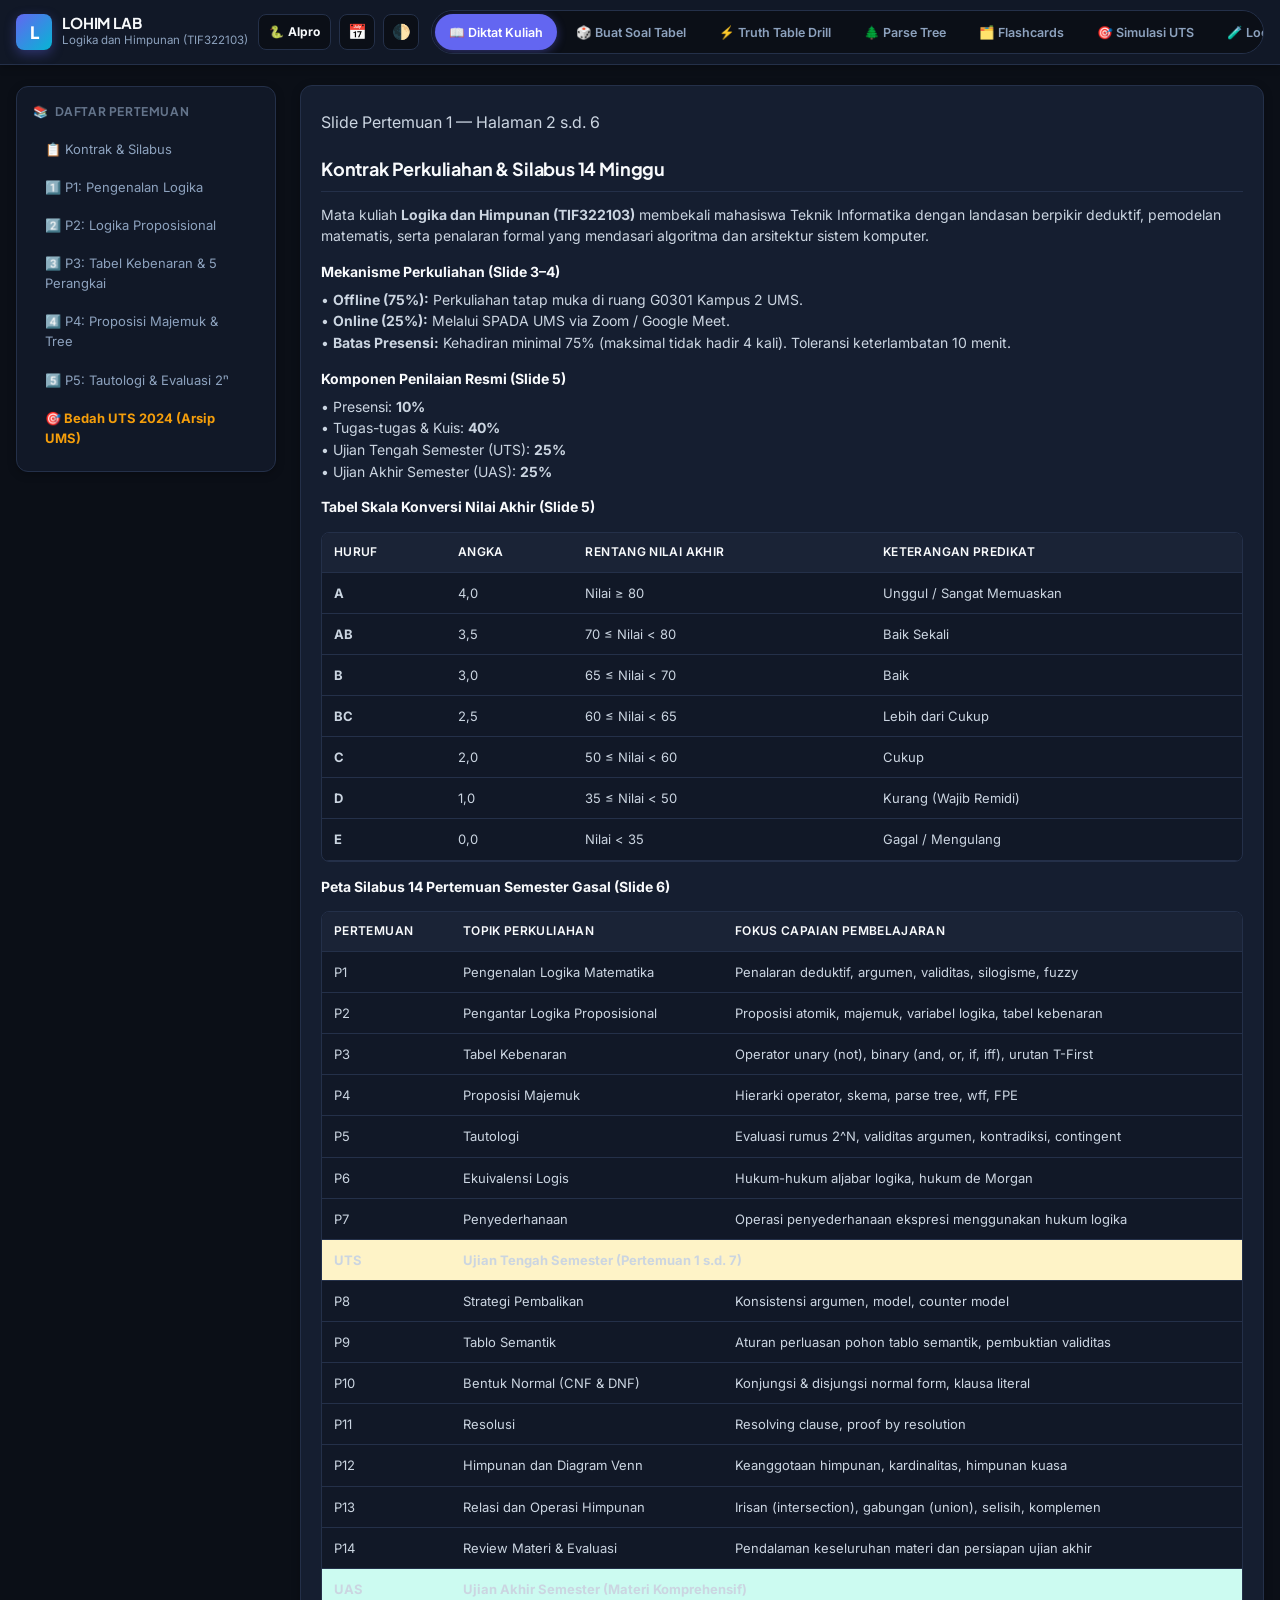
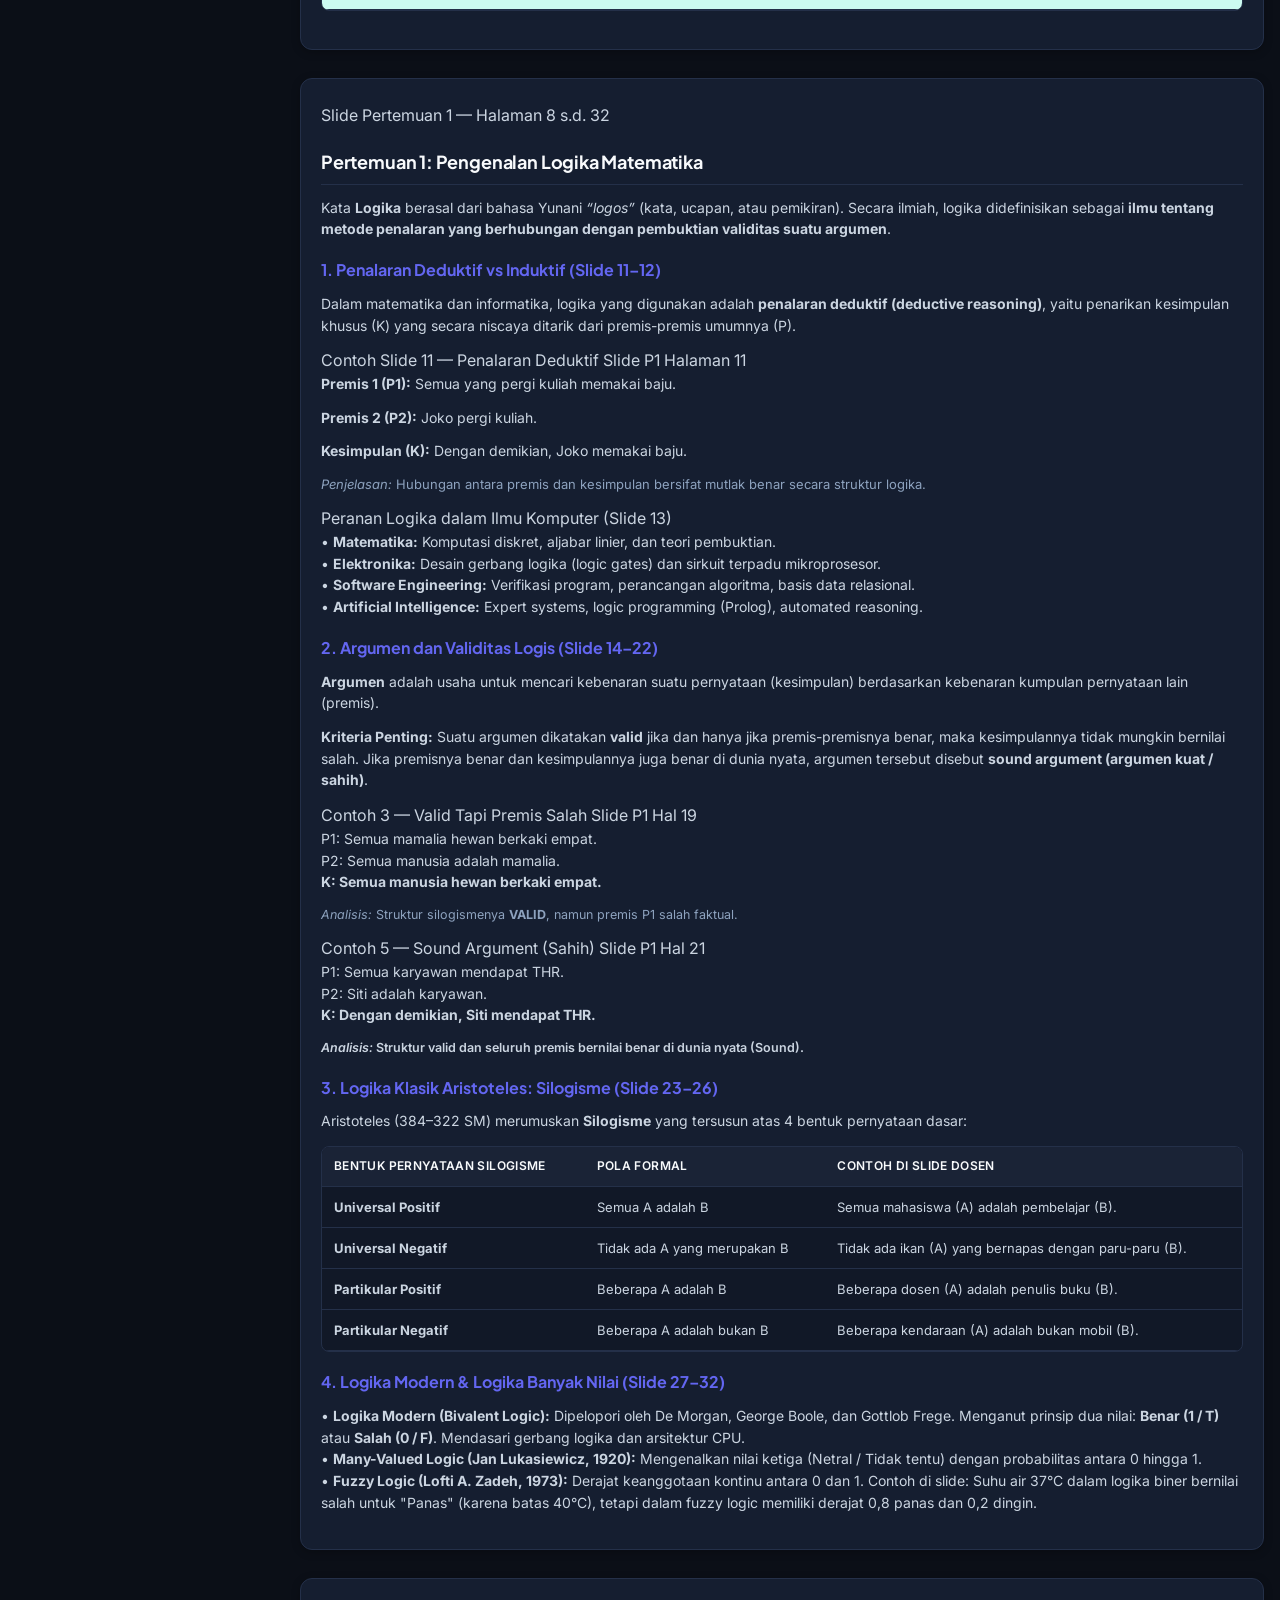
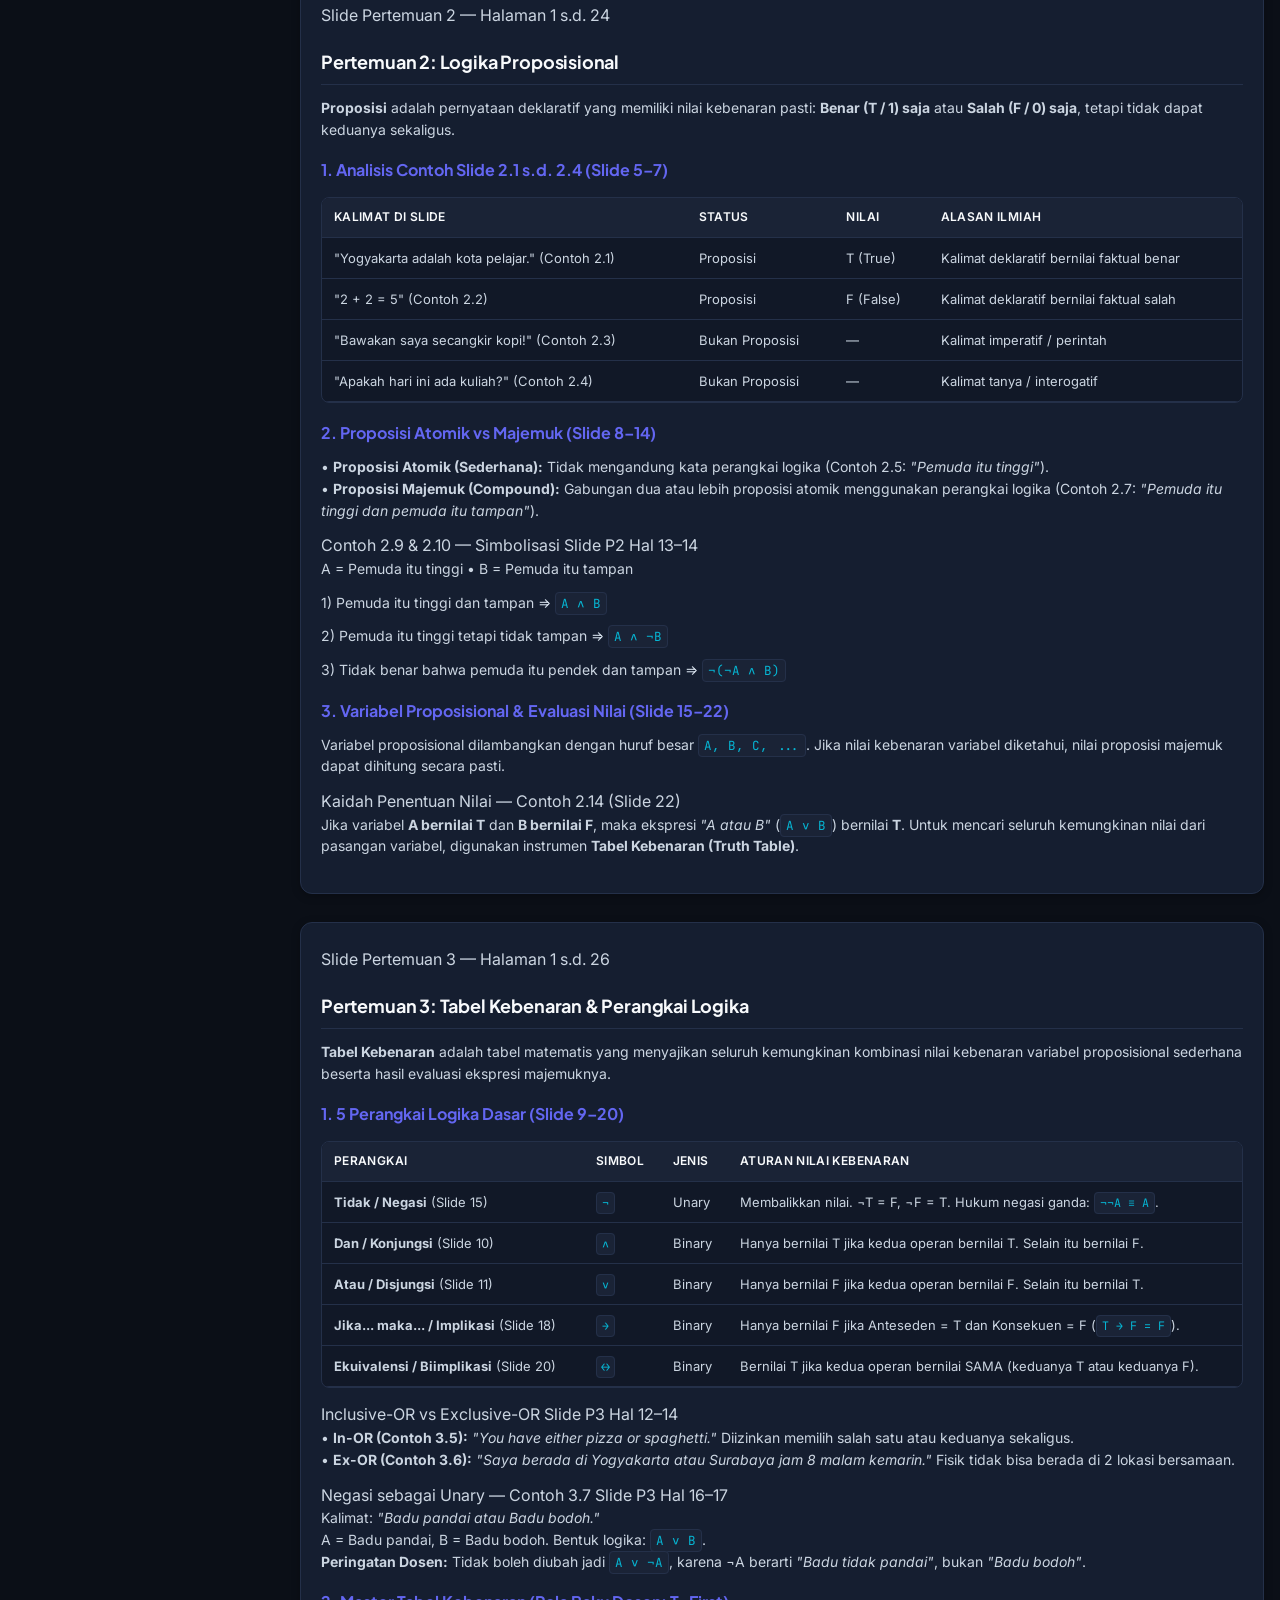
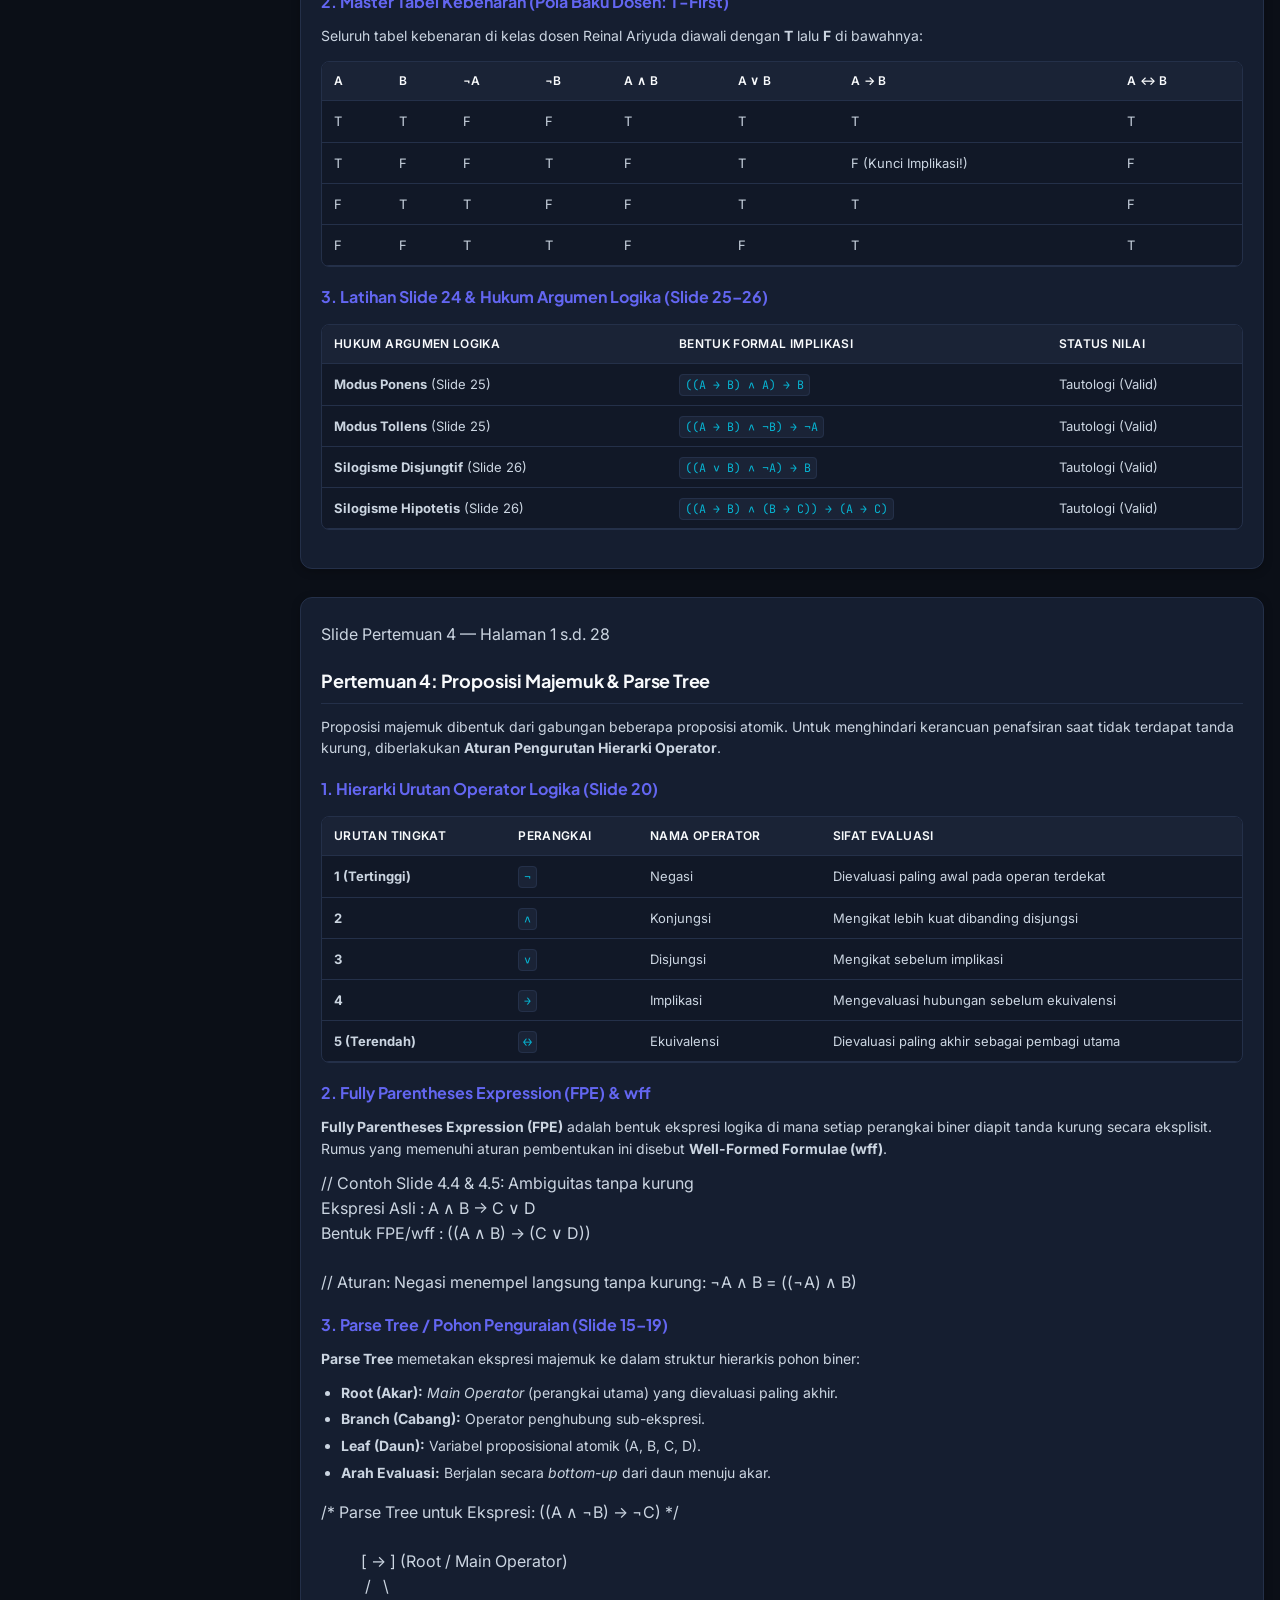
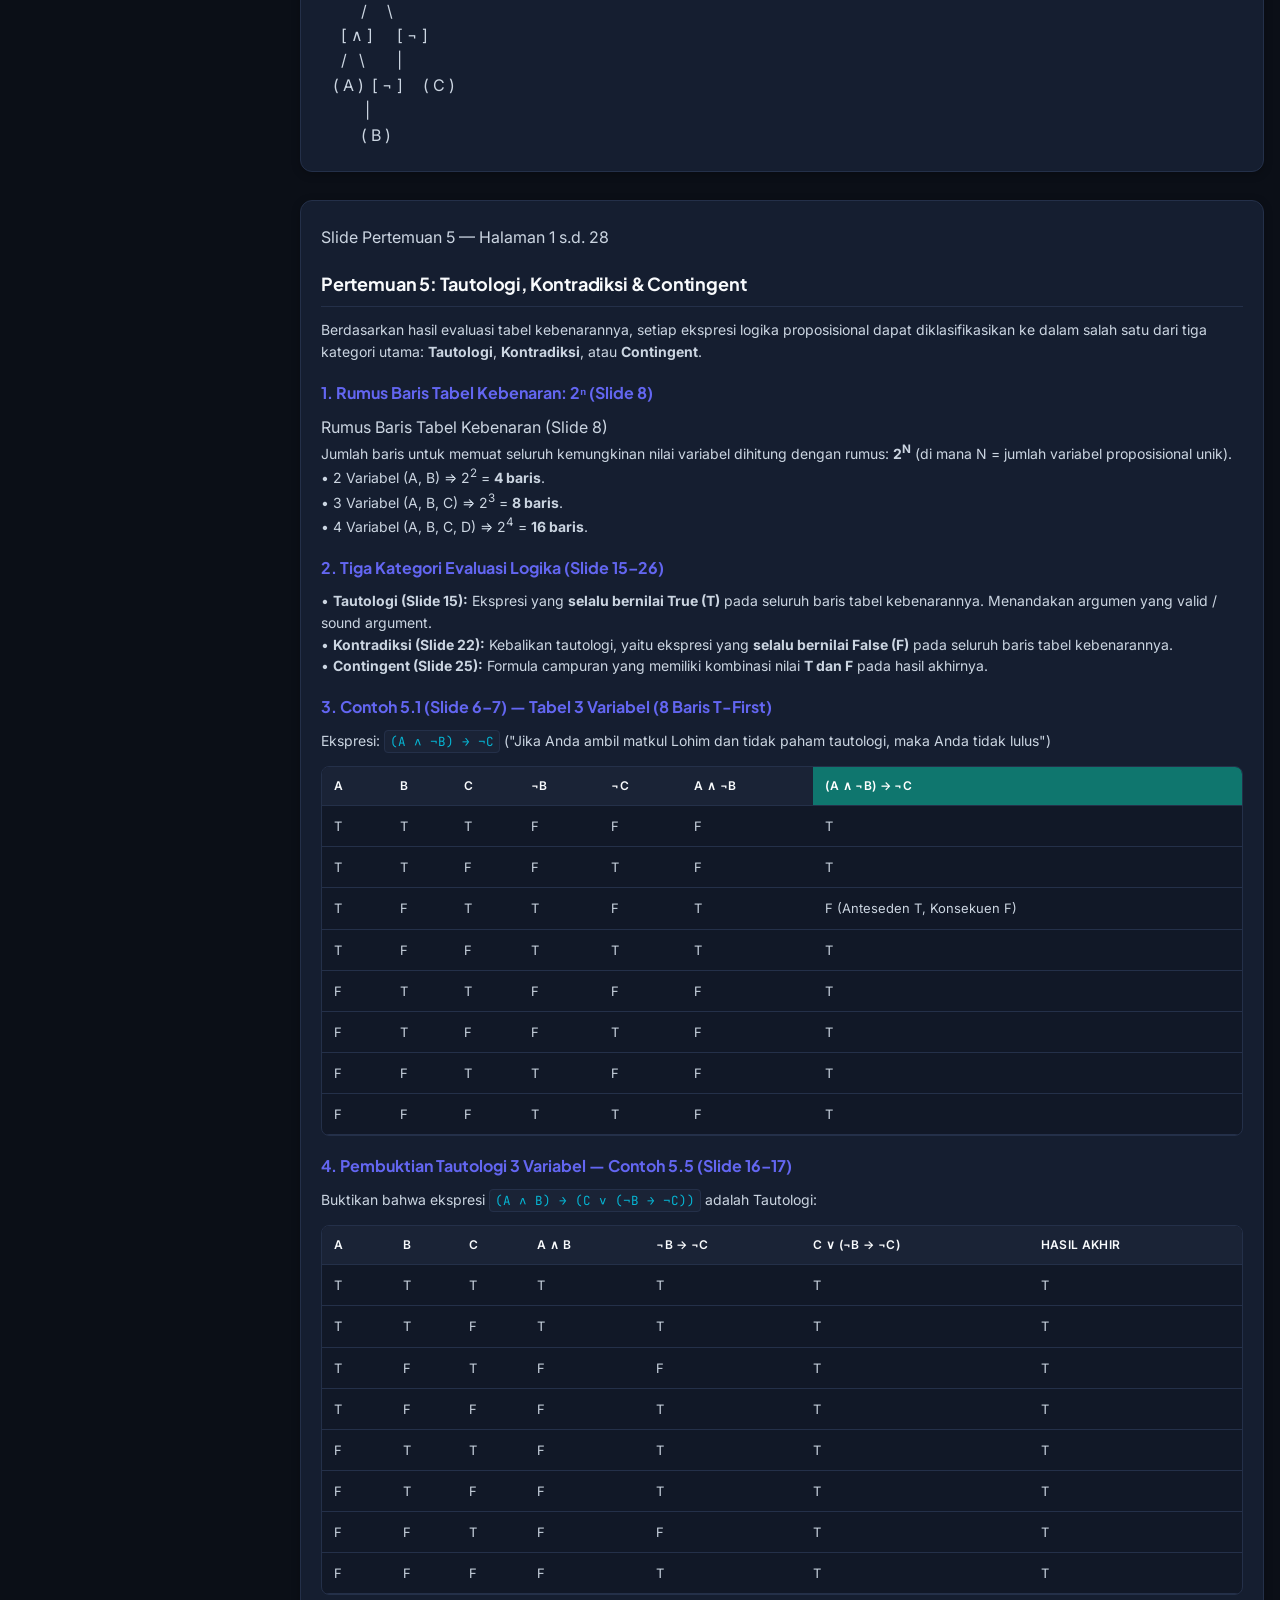
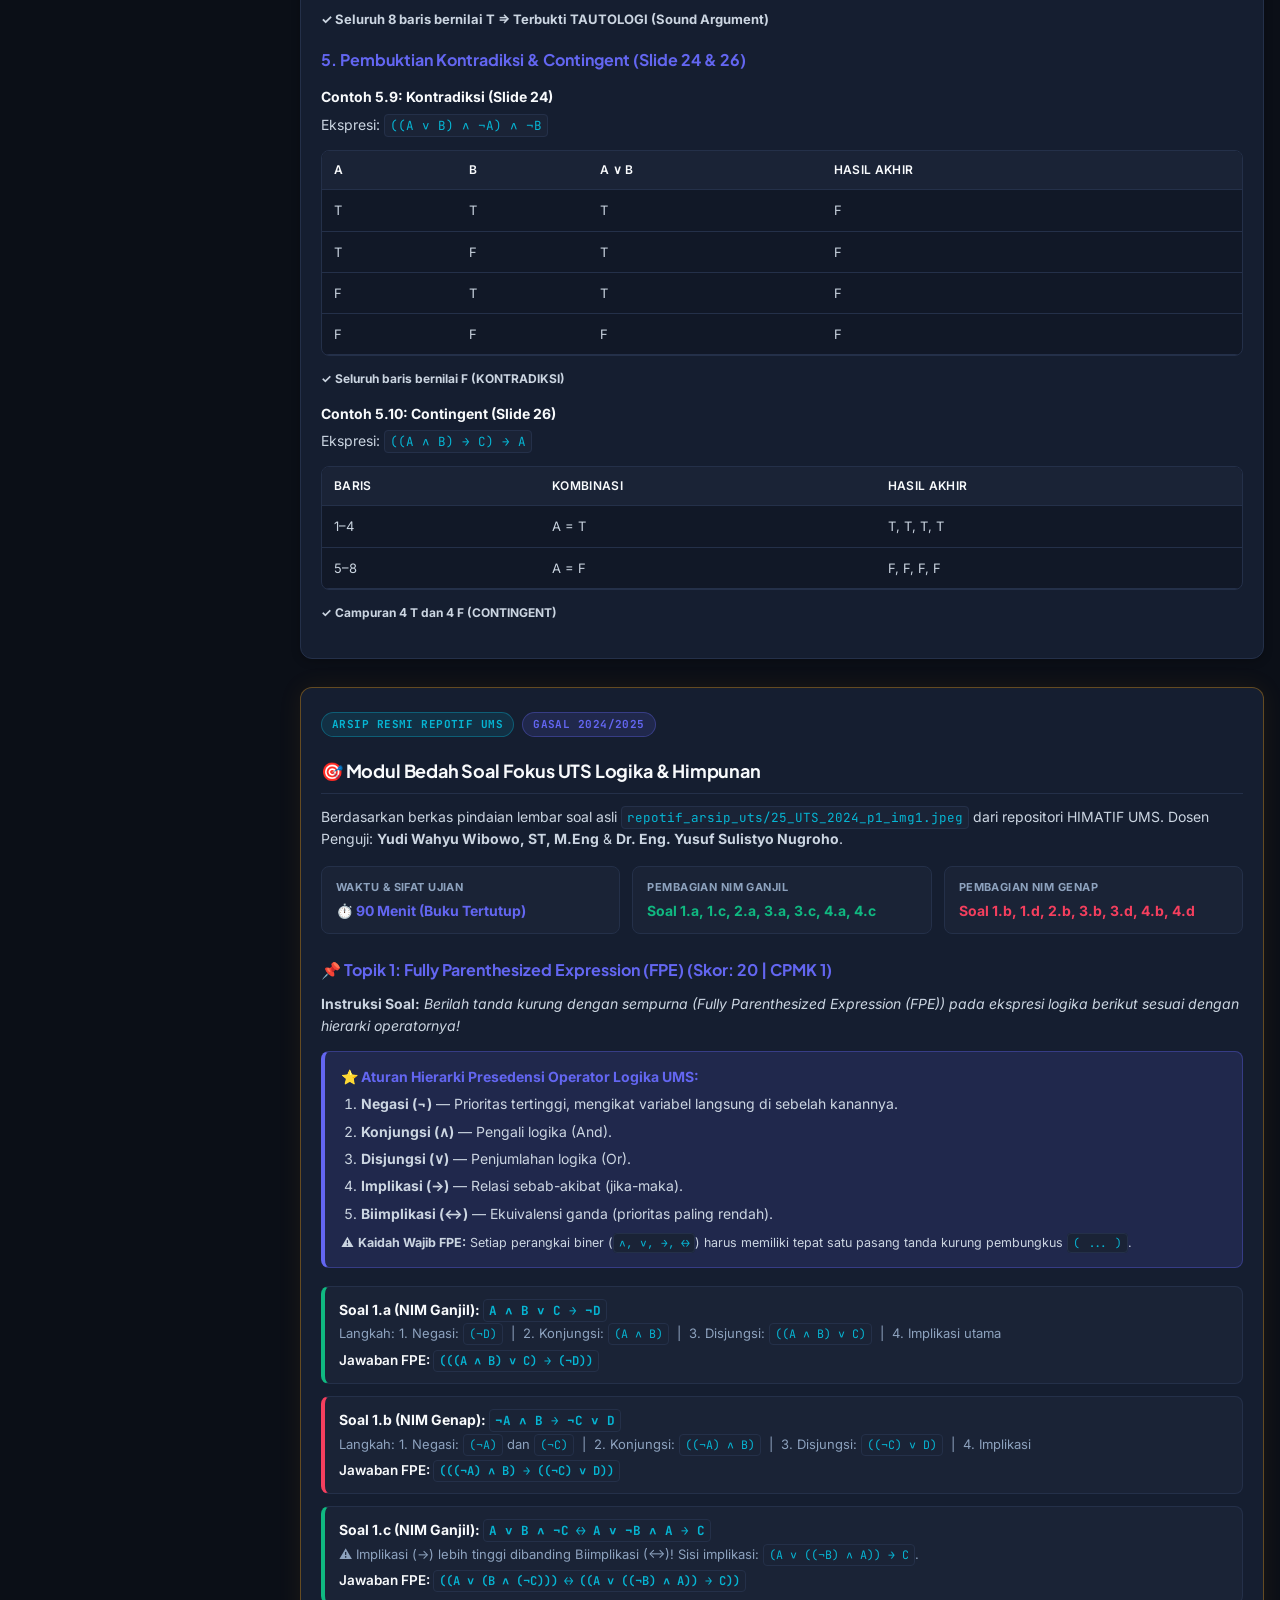
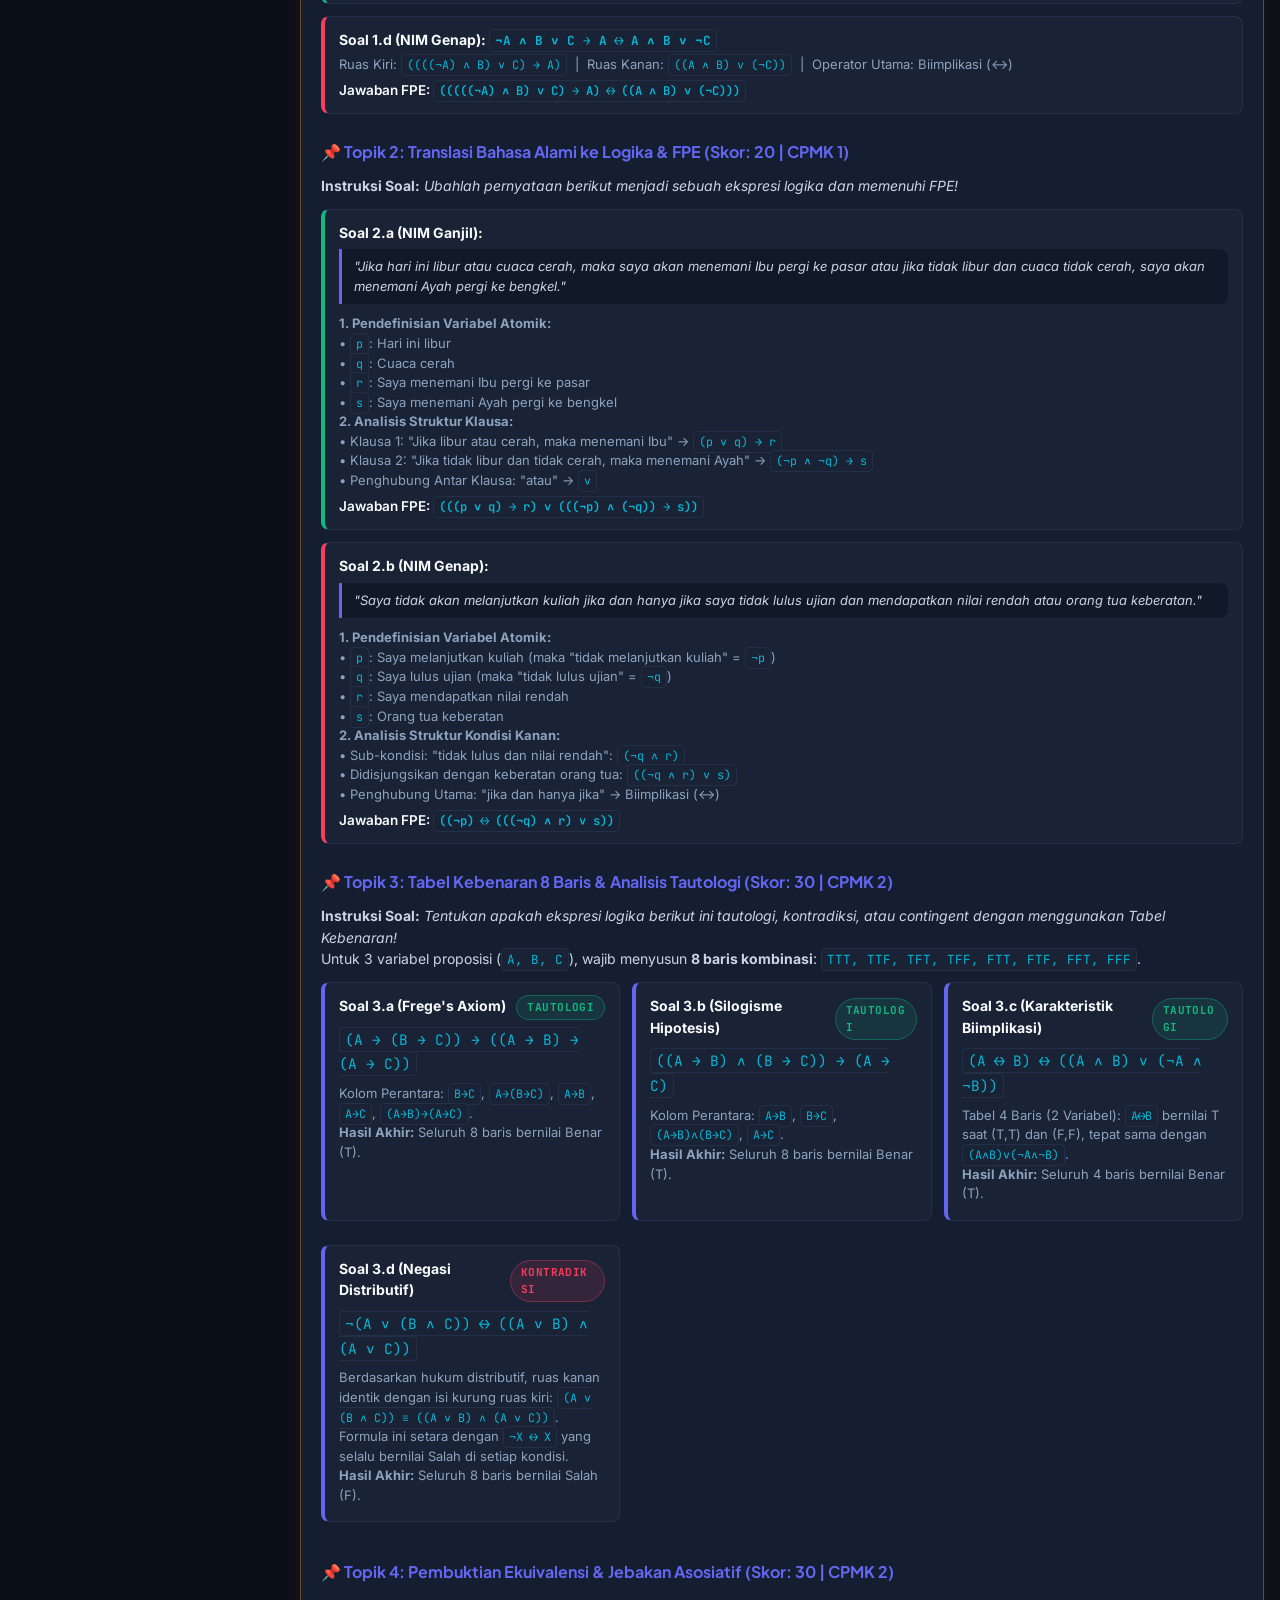
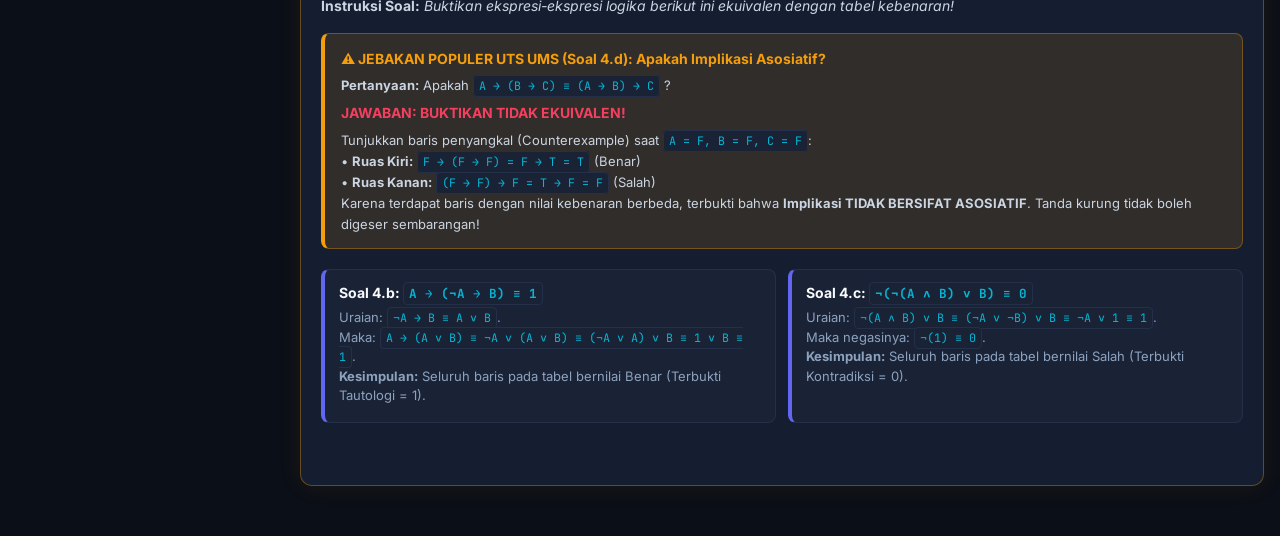
==== commit 8658e042: "feat(alpro-portal): launch complete interactive web learning portal for Algoritma dan Pemrograman (P" ====
--- a/index.html
+++ b/index.html
@@ -947,6 +947,12 @@
         </div>
       </div>
       <div class="header-actions">
+        <a href="alpro.html" class="theme-toggle-btn" title="Pindah ke Web Belajar Algoritma & Pemrograman" style="text-decoration:none; display:inline-flex; align-items:center; justify-content:center; width:auto; padding:0 10px; gap:4px; font-size:12px; font-weight:700; color:var(--text-main);">
+          <span>🐍</span> Alpro
+        </a>
+        <a href="dashboard.html" class="theme-toggle-btn" title="Jadwal Kuliah" style="text-decoration:none; display:inline-flex; align-items:center; justify-content:center;">
+          📅
+        </a>
         <button class="theme-toggle-btn" onclick="toggleTheme()" title="Ganti Tema (Dark / Light)">
           🌓
         </button>
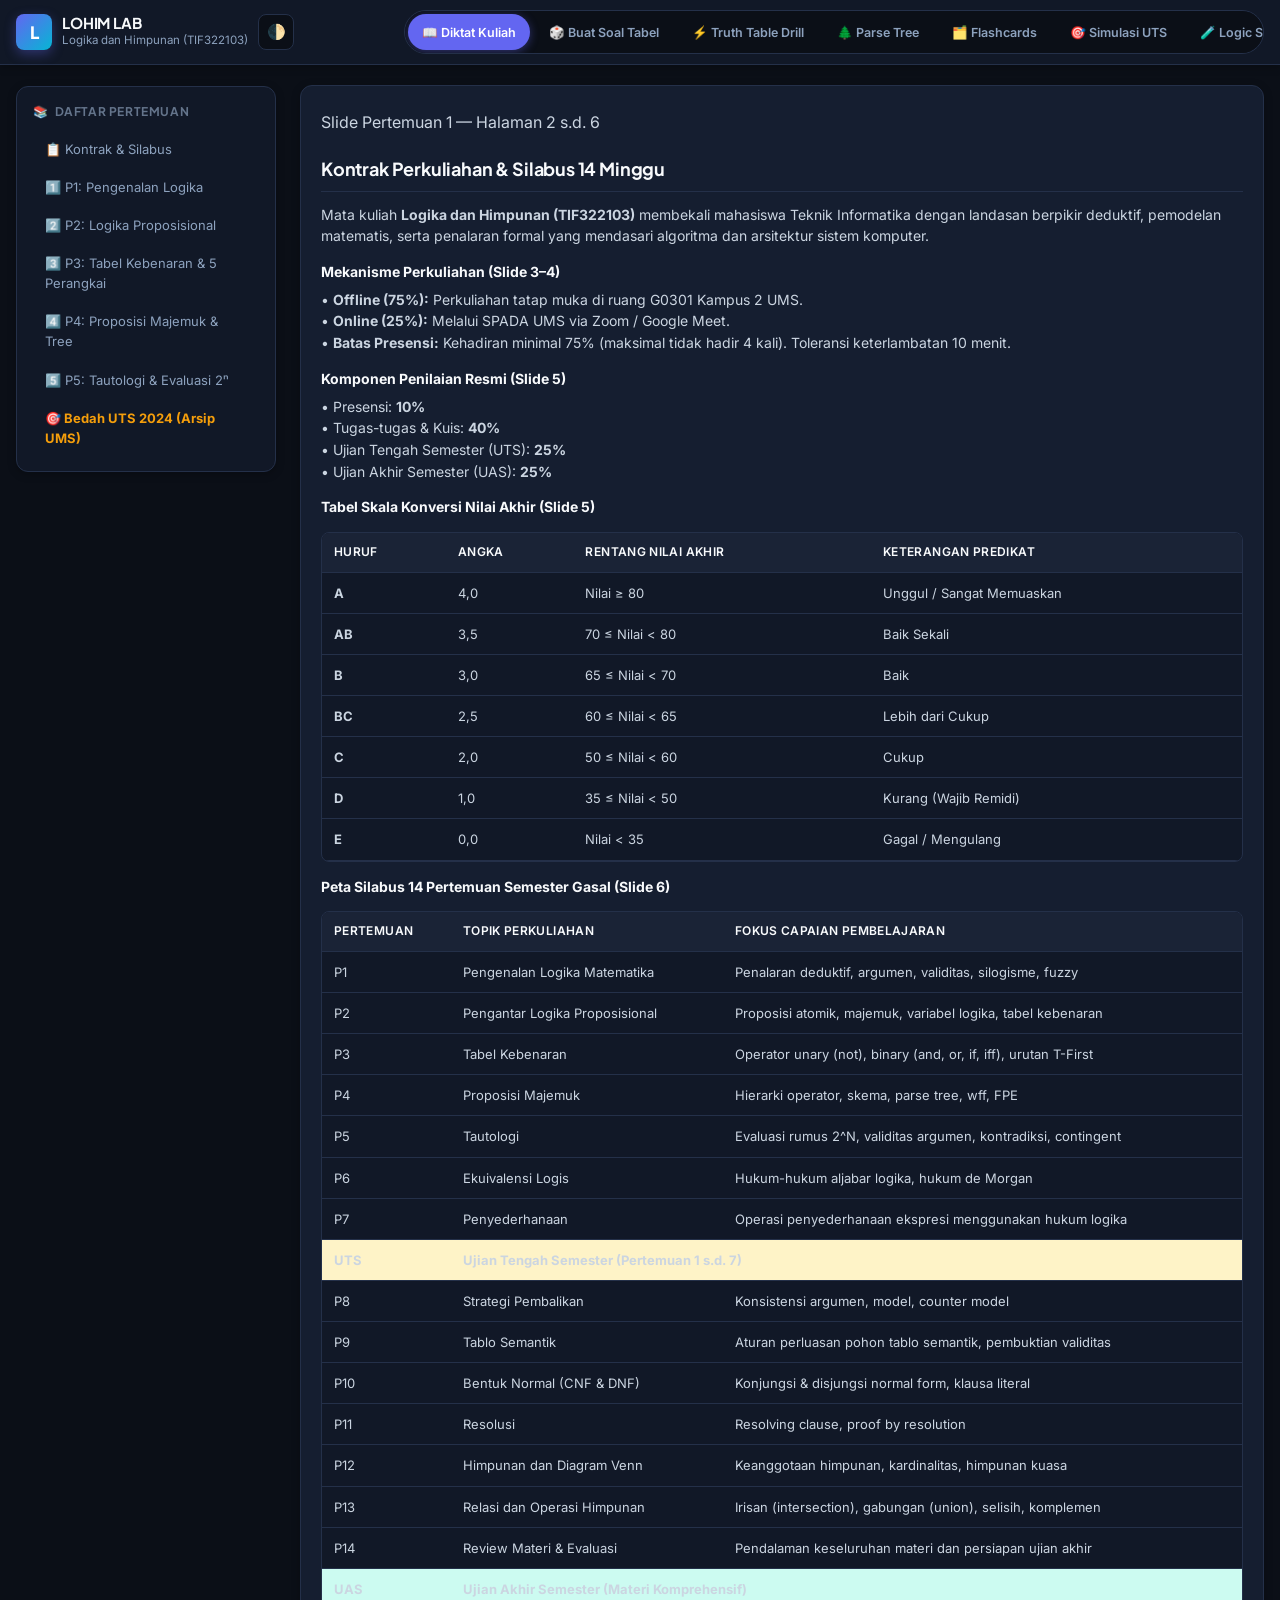
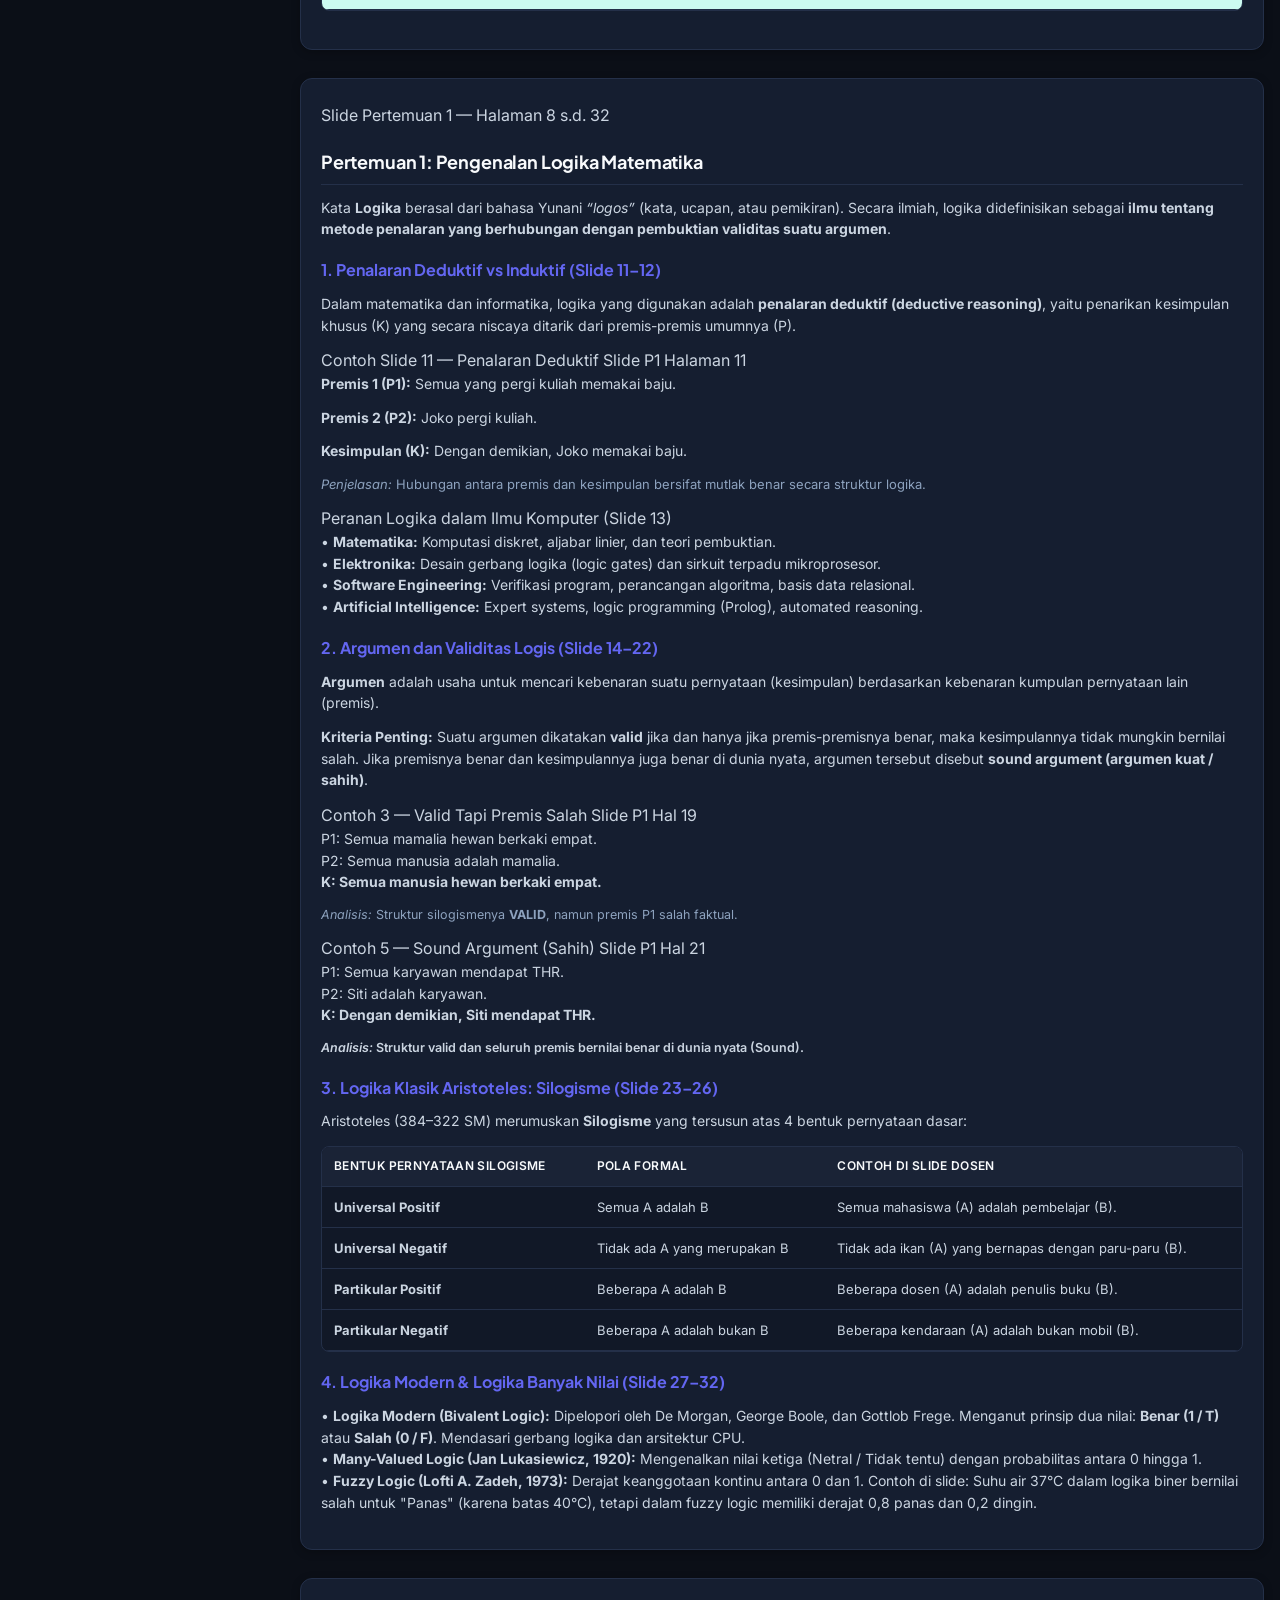
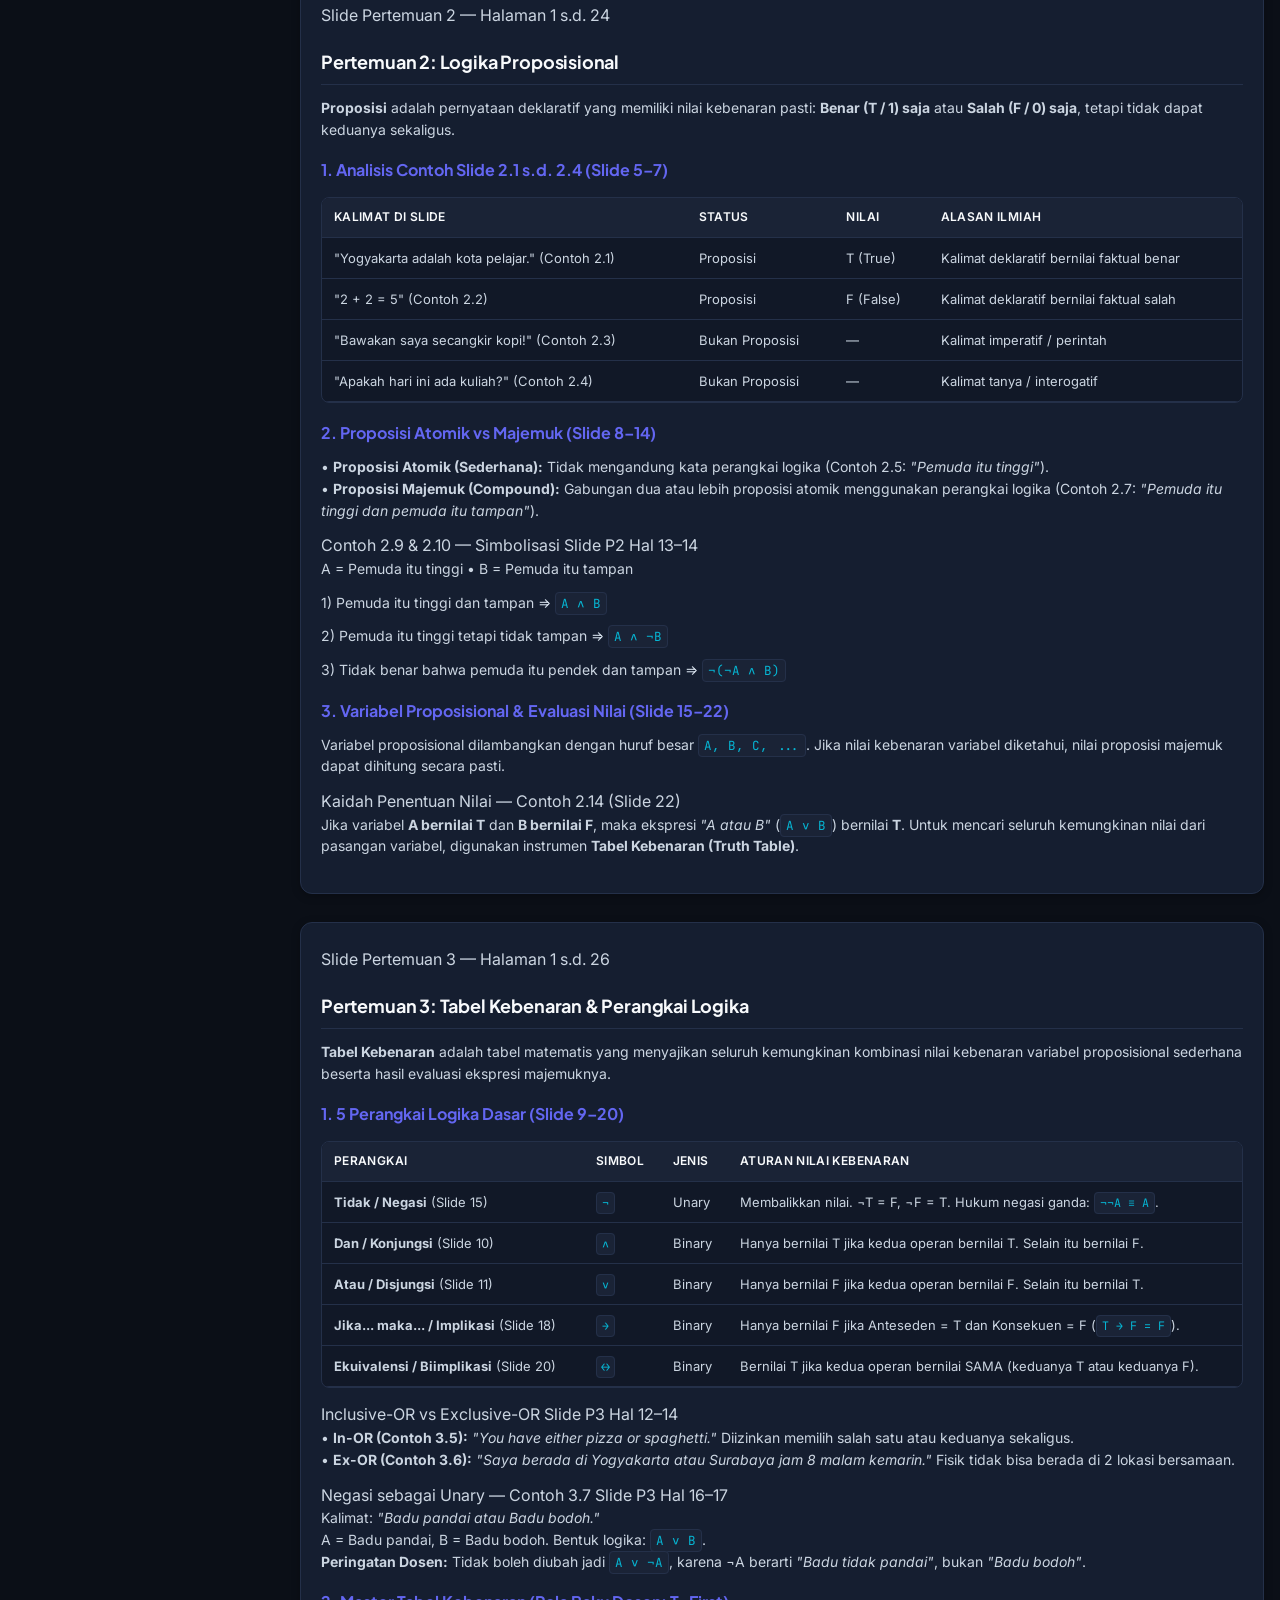
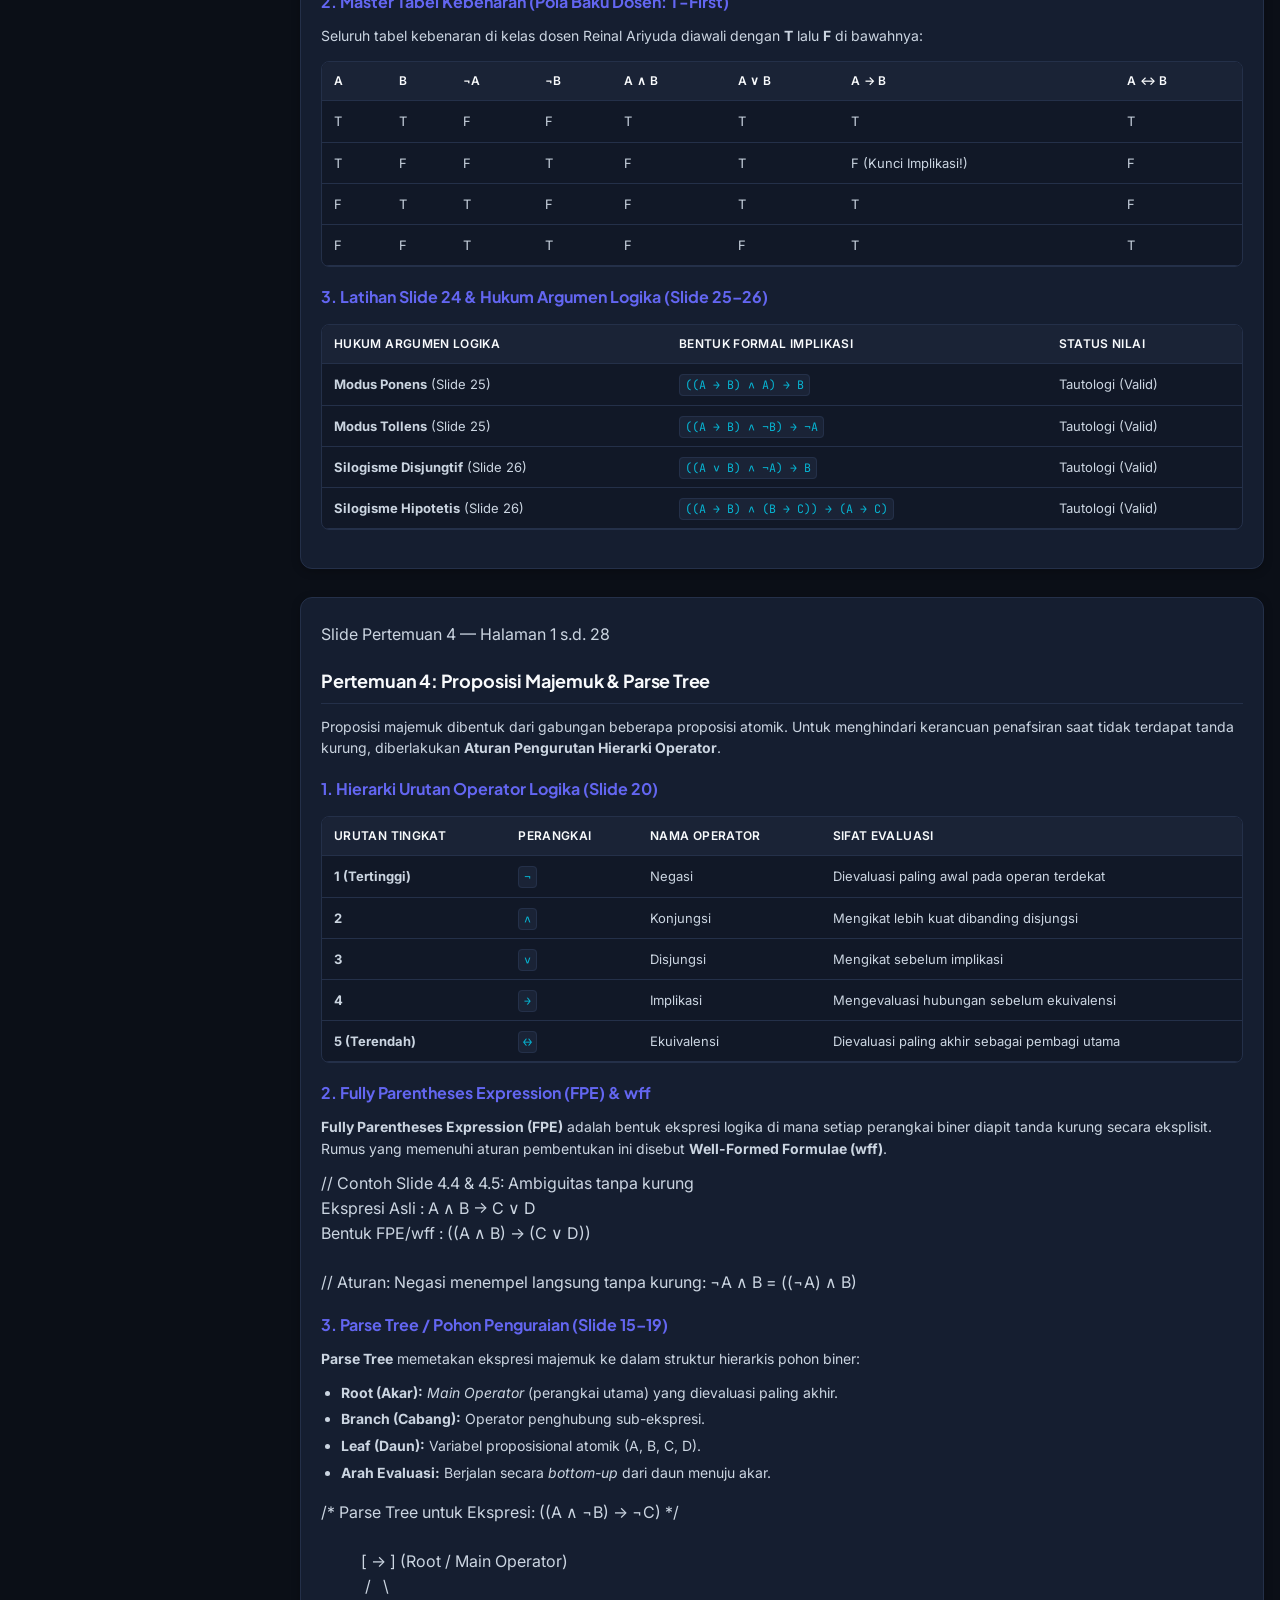
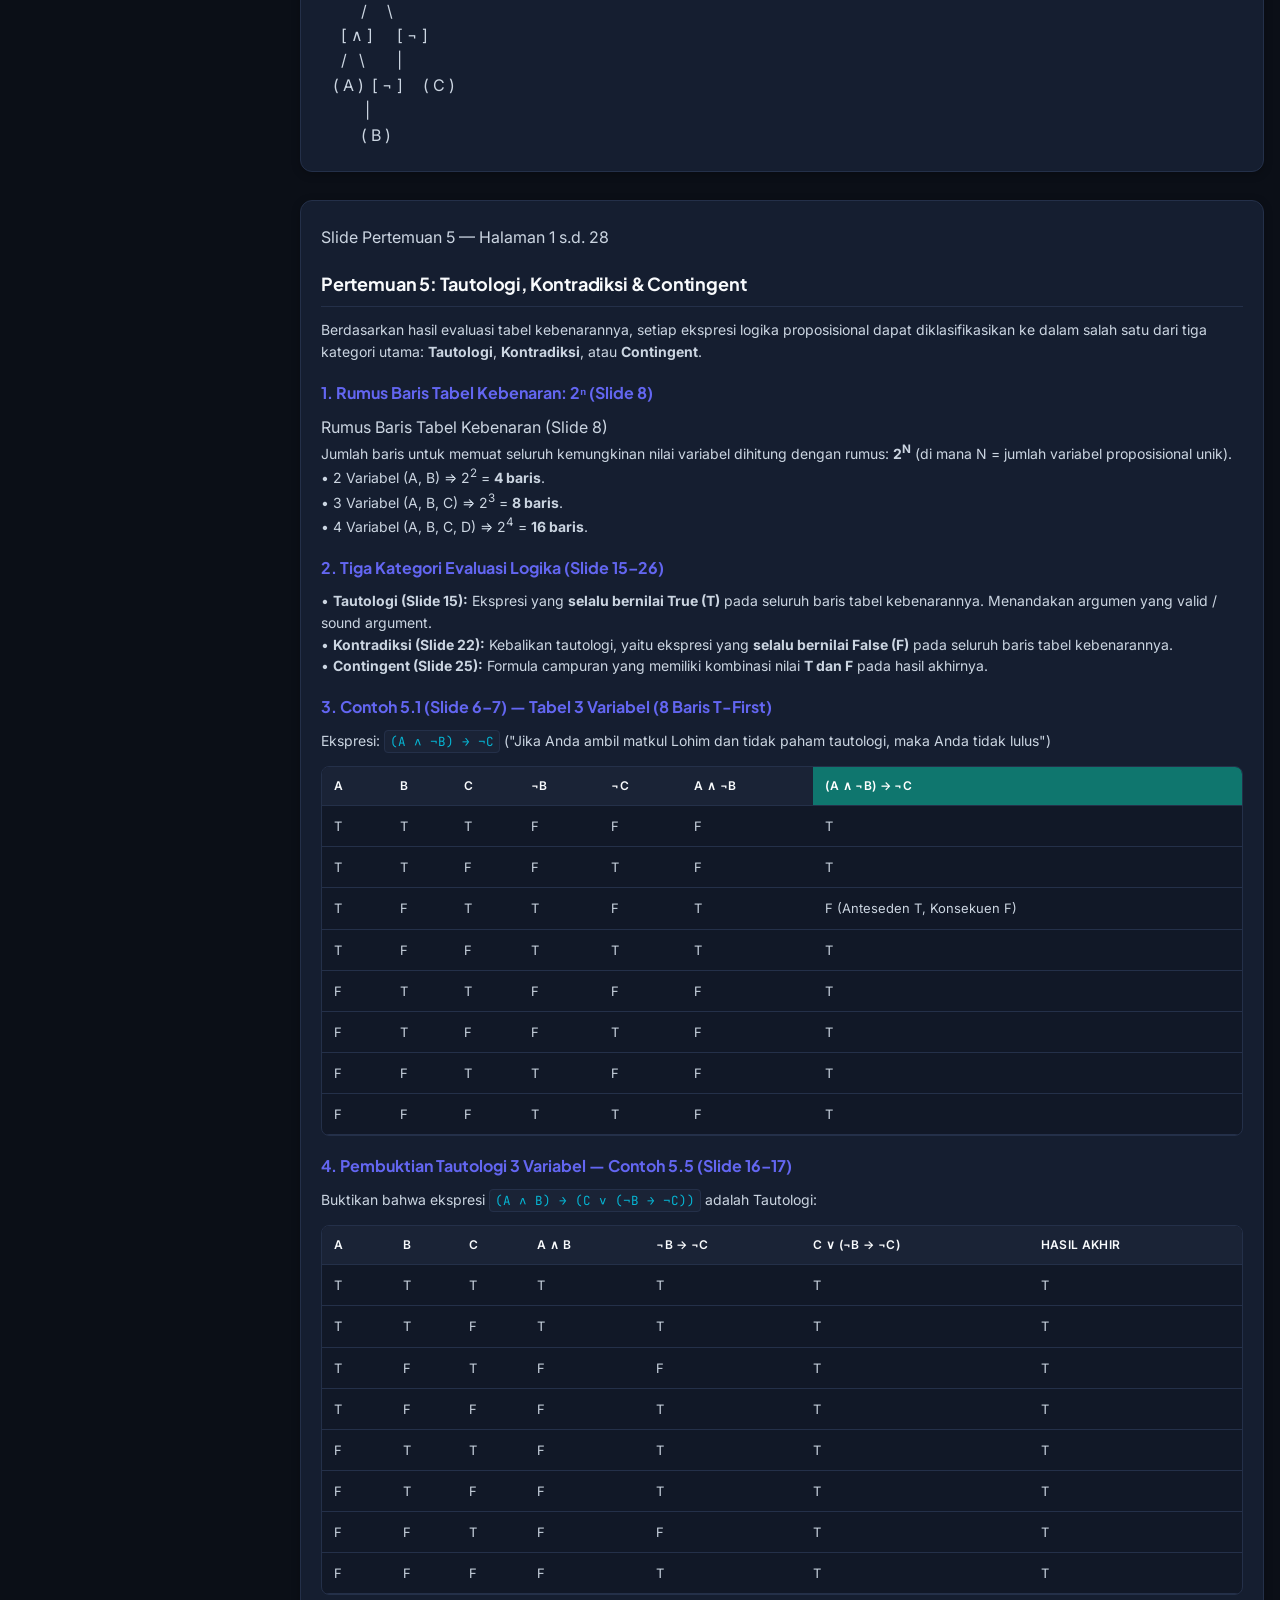
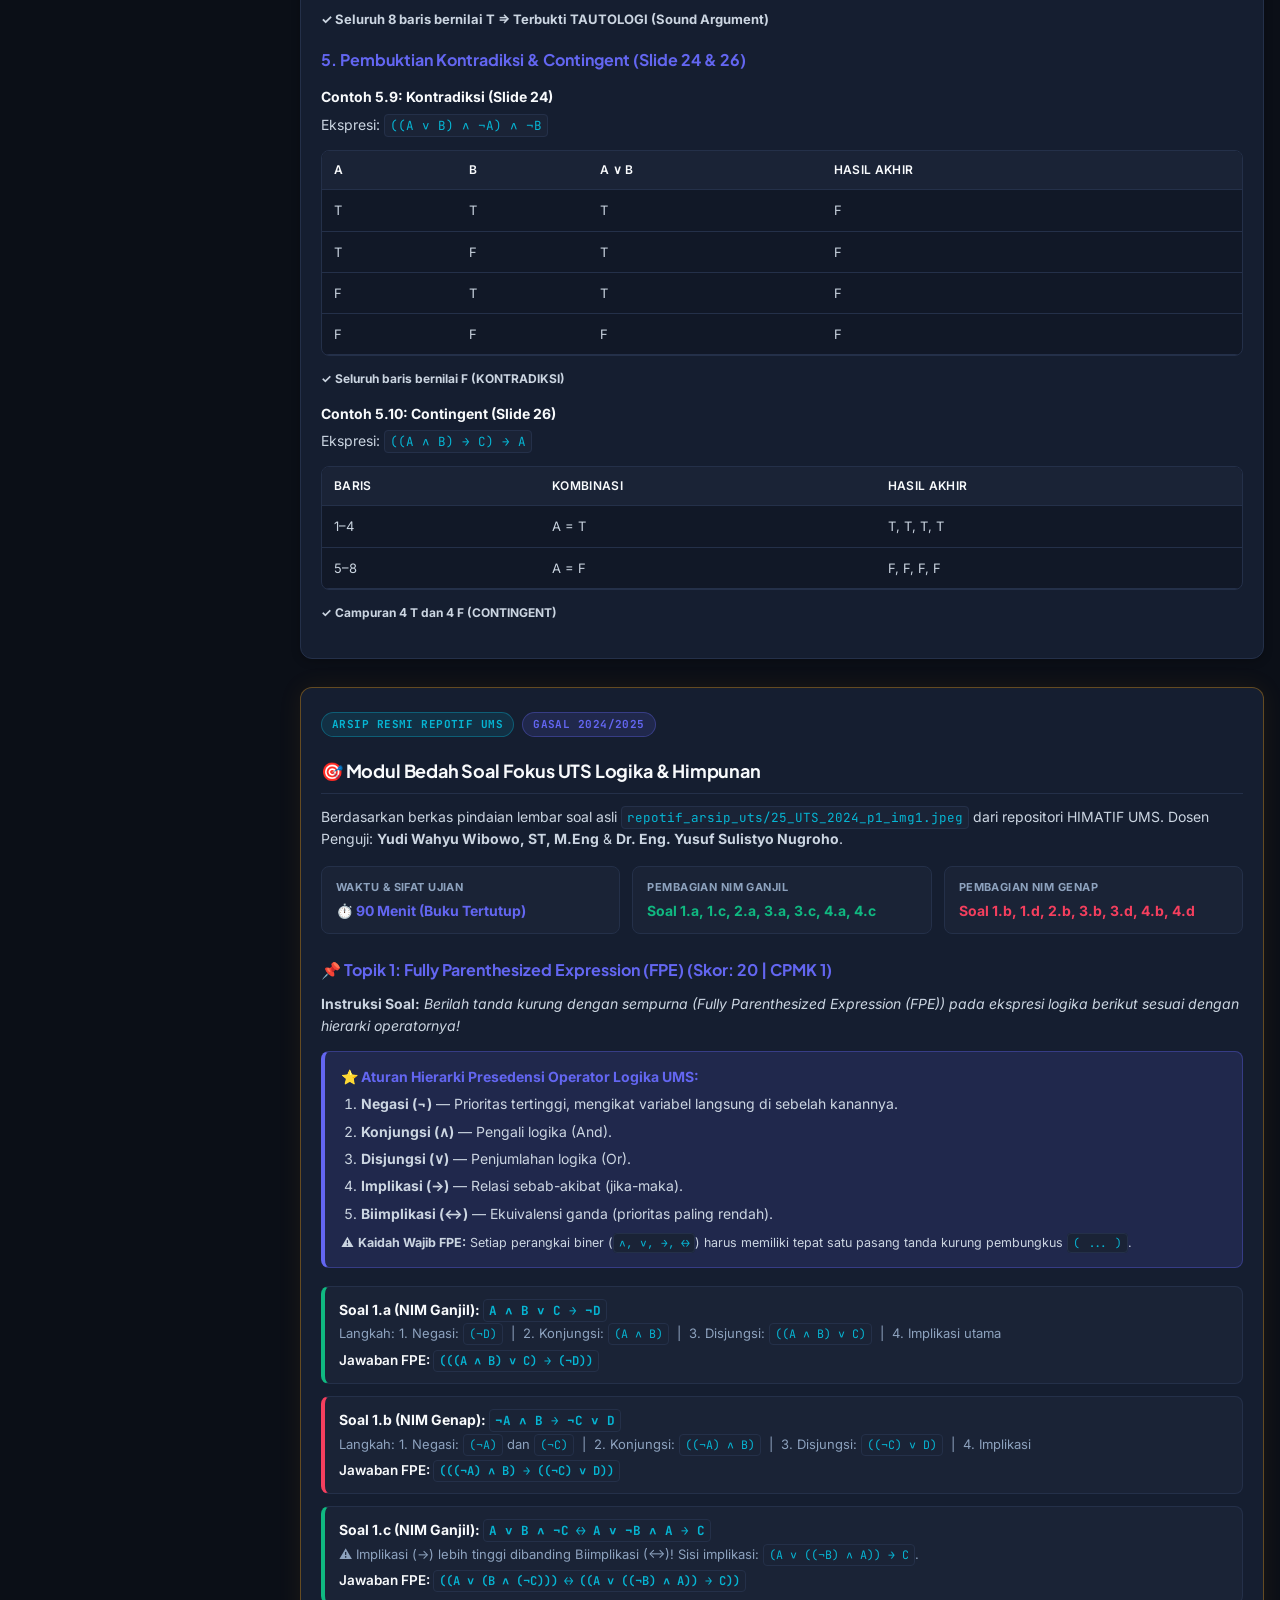
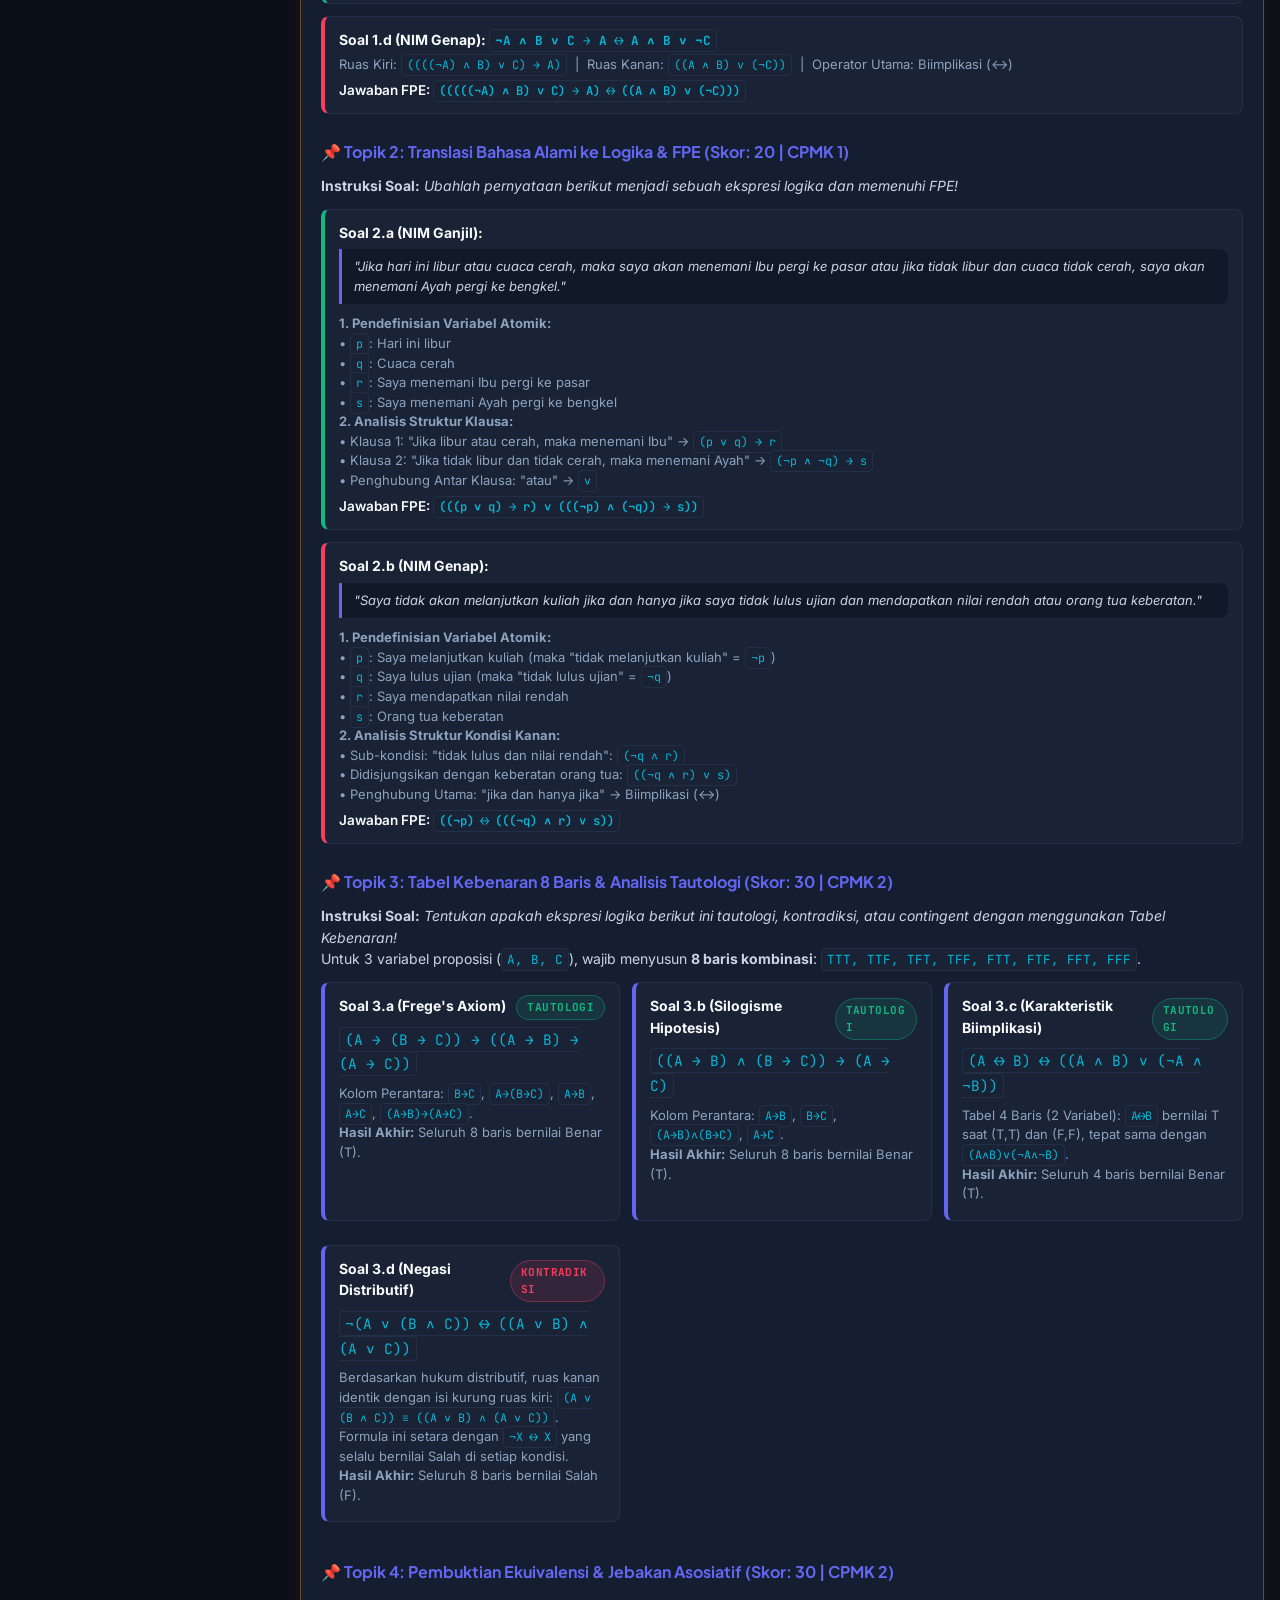
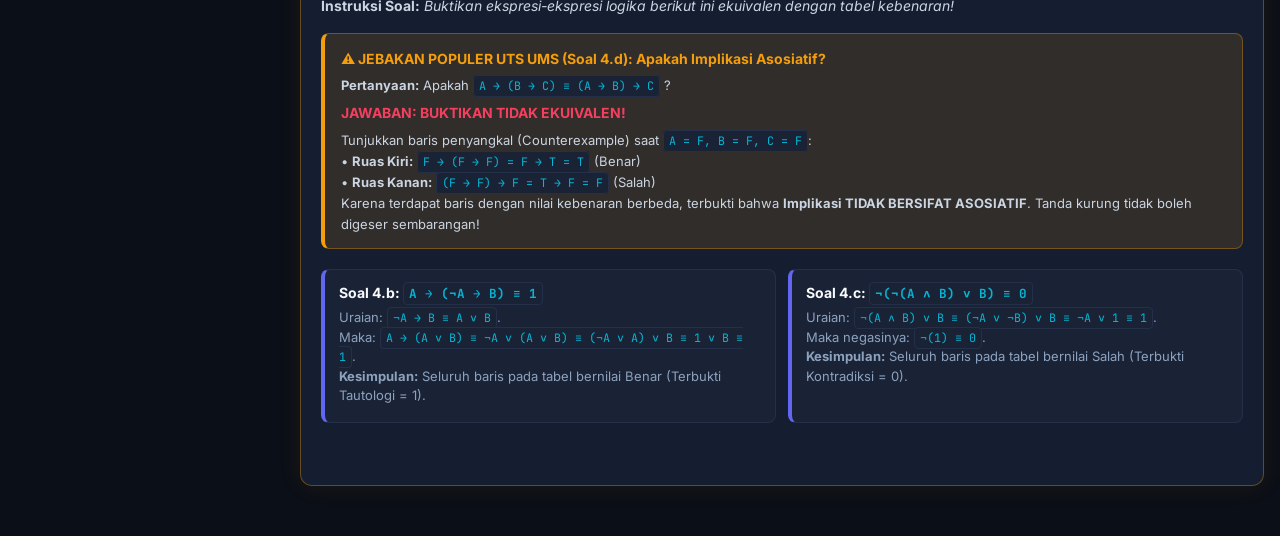
==== commit b70c1947: "fix: hapus shortcut alpro dan jadwal kuliah pribadi dari header" ====
--- a/index.html
+++ b/index.html
@@ -947,12 +947,6 @@
         </div>
       </div>
       <div class="header-actions">
-        <a href="alpro.html" class="theme-toggle-btn" title="Pindah ke Web Belajar Algoritma & Pemrograman" style="text-decoration:none; display:inline-flex; align-items:center; justify-content:center; width:auto; padding:0 10px; gap:4px; font-size:12px; font-weight:700; color:var(--text-main);">
-          <span>🐍</span> Alpro
-        </a>
-        <a href="dashboard.html" class="theme-toggle-btn" title="Jadwal Kuliah" style="text-decoration:none; display:inline-flex; align-items:center; justify-content:center;">
-          📅
-        </a>
         <button class="theme-toggle-btn" onclick="toggleTheme()" title="Ganti Tema (Dark / Light)">
           🌓
         </button>
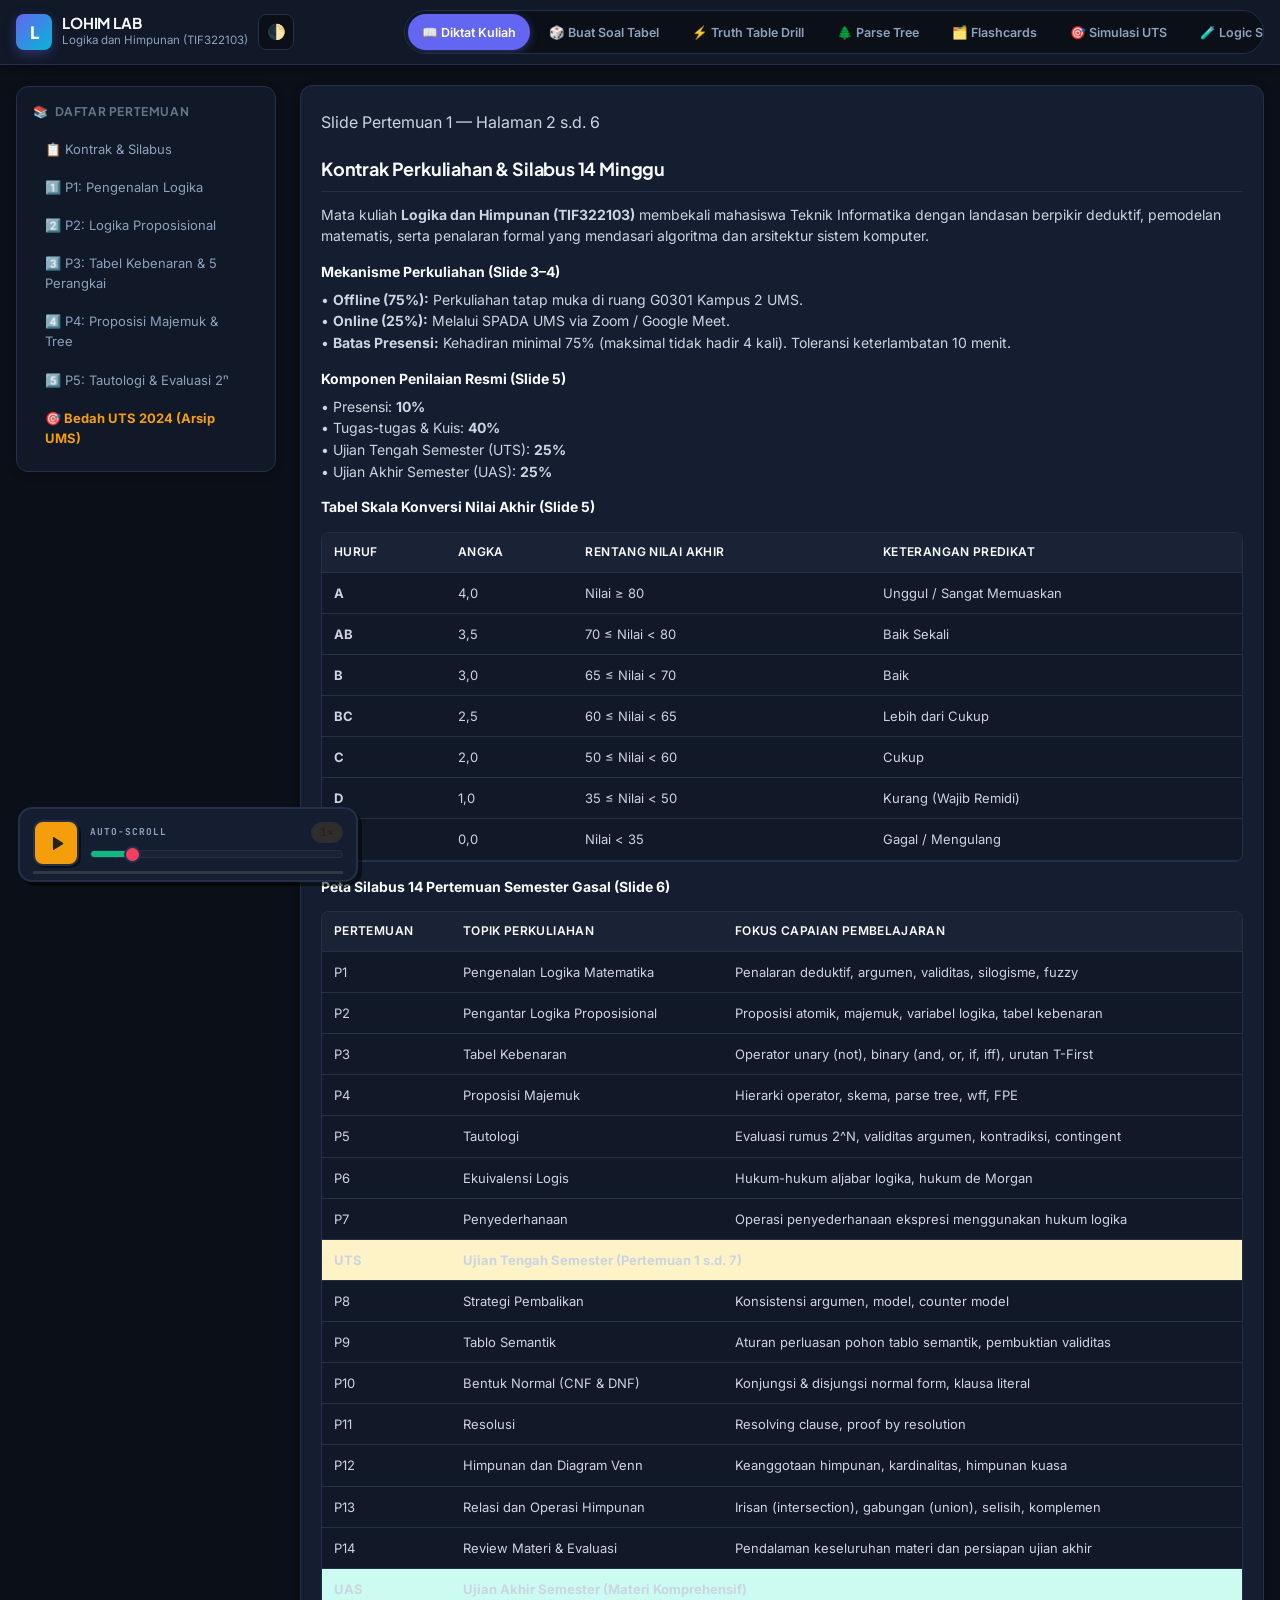
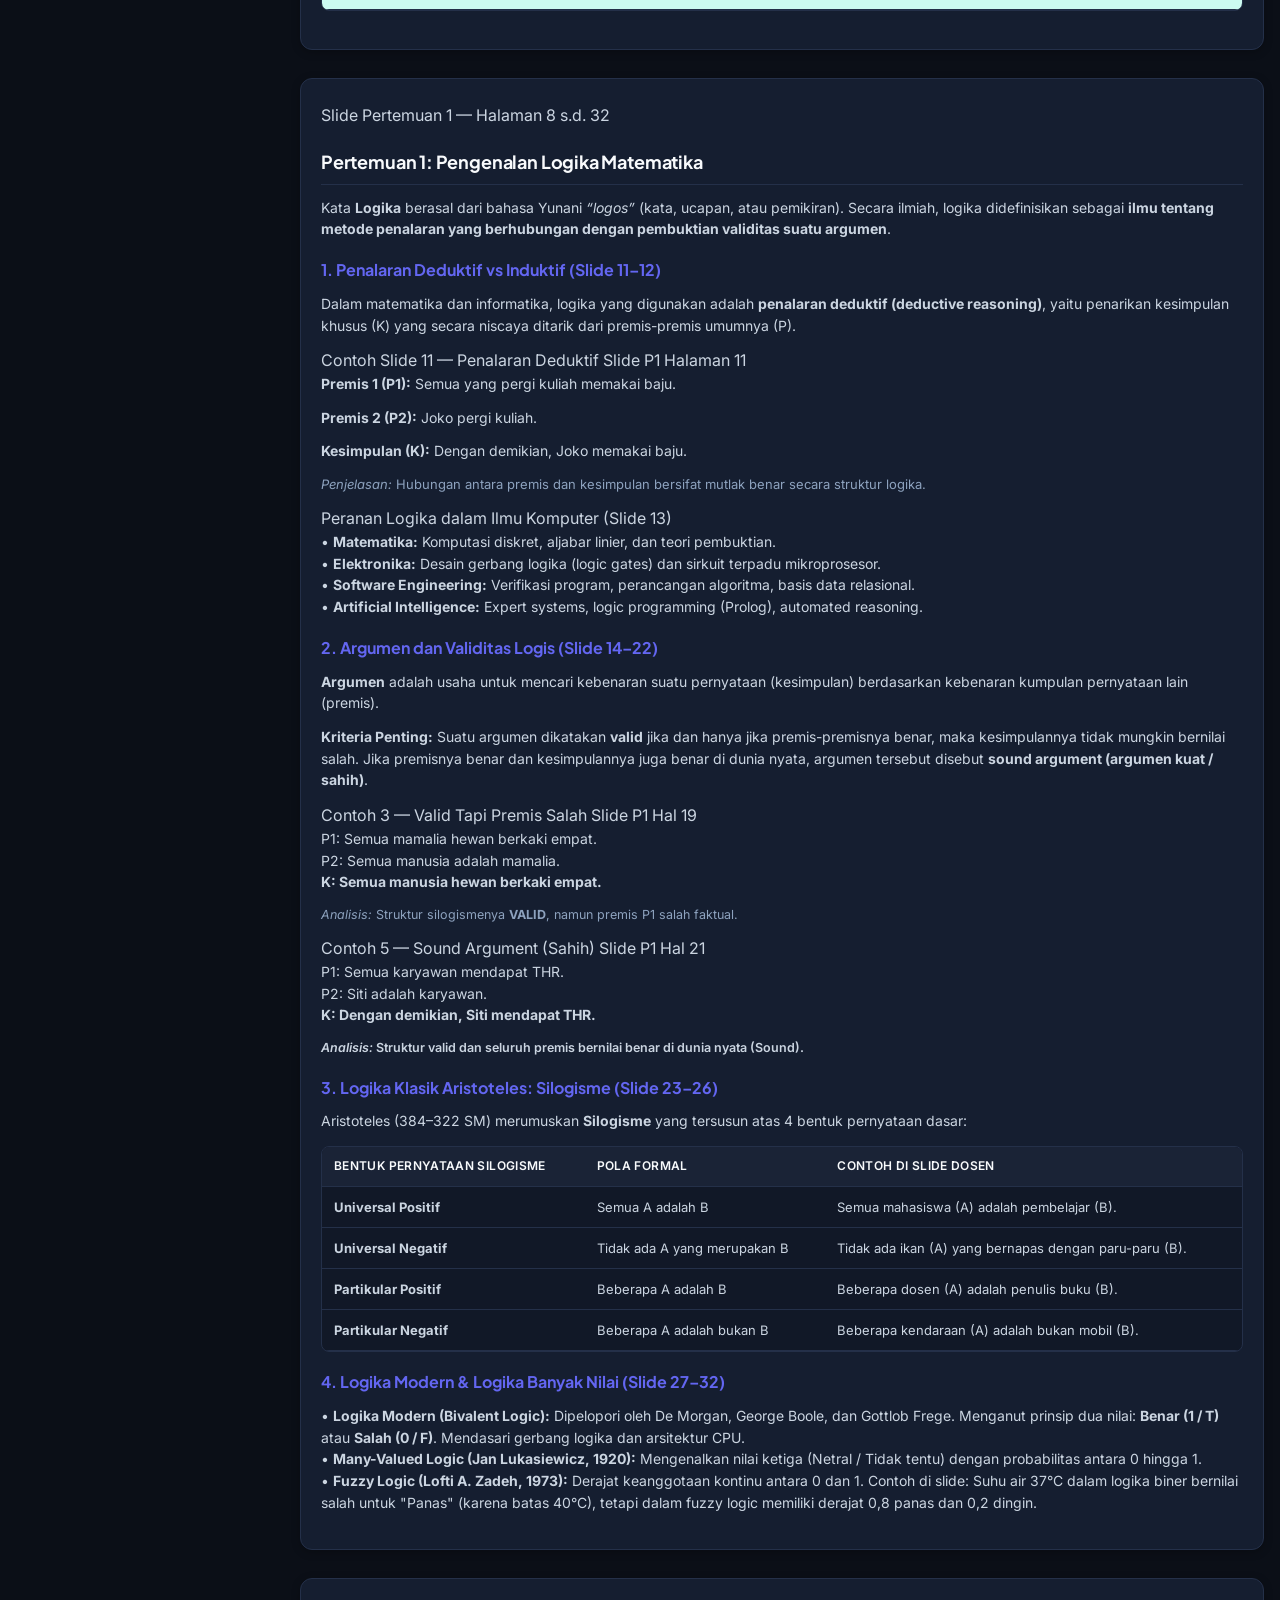
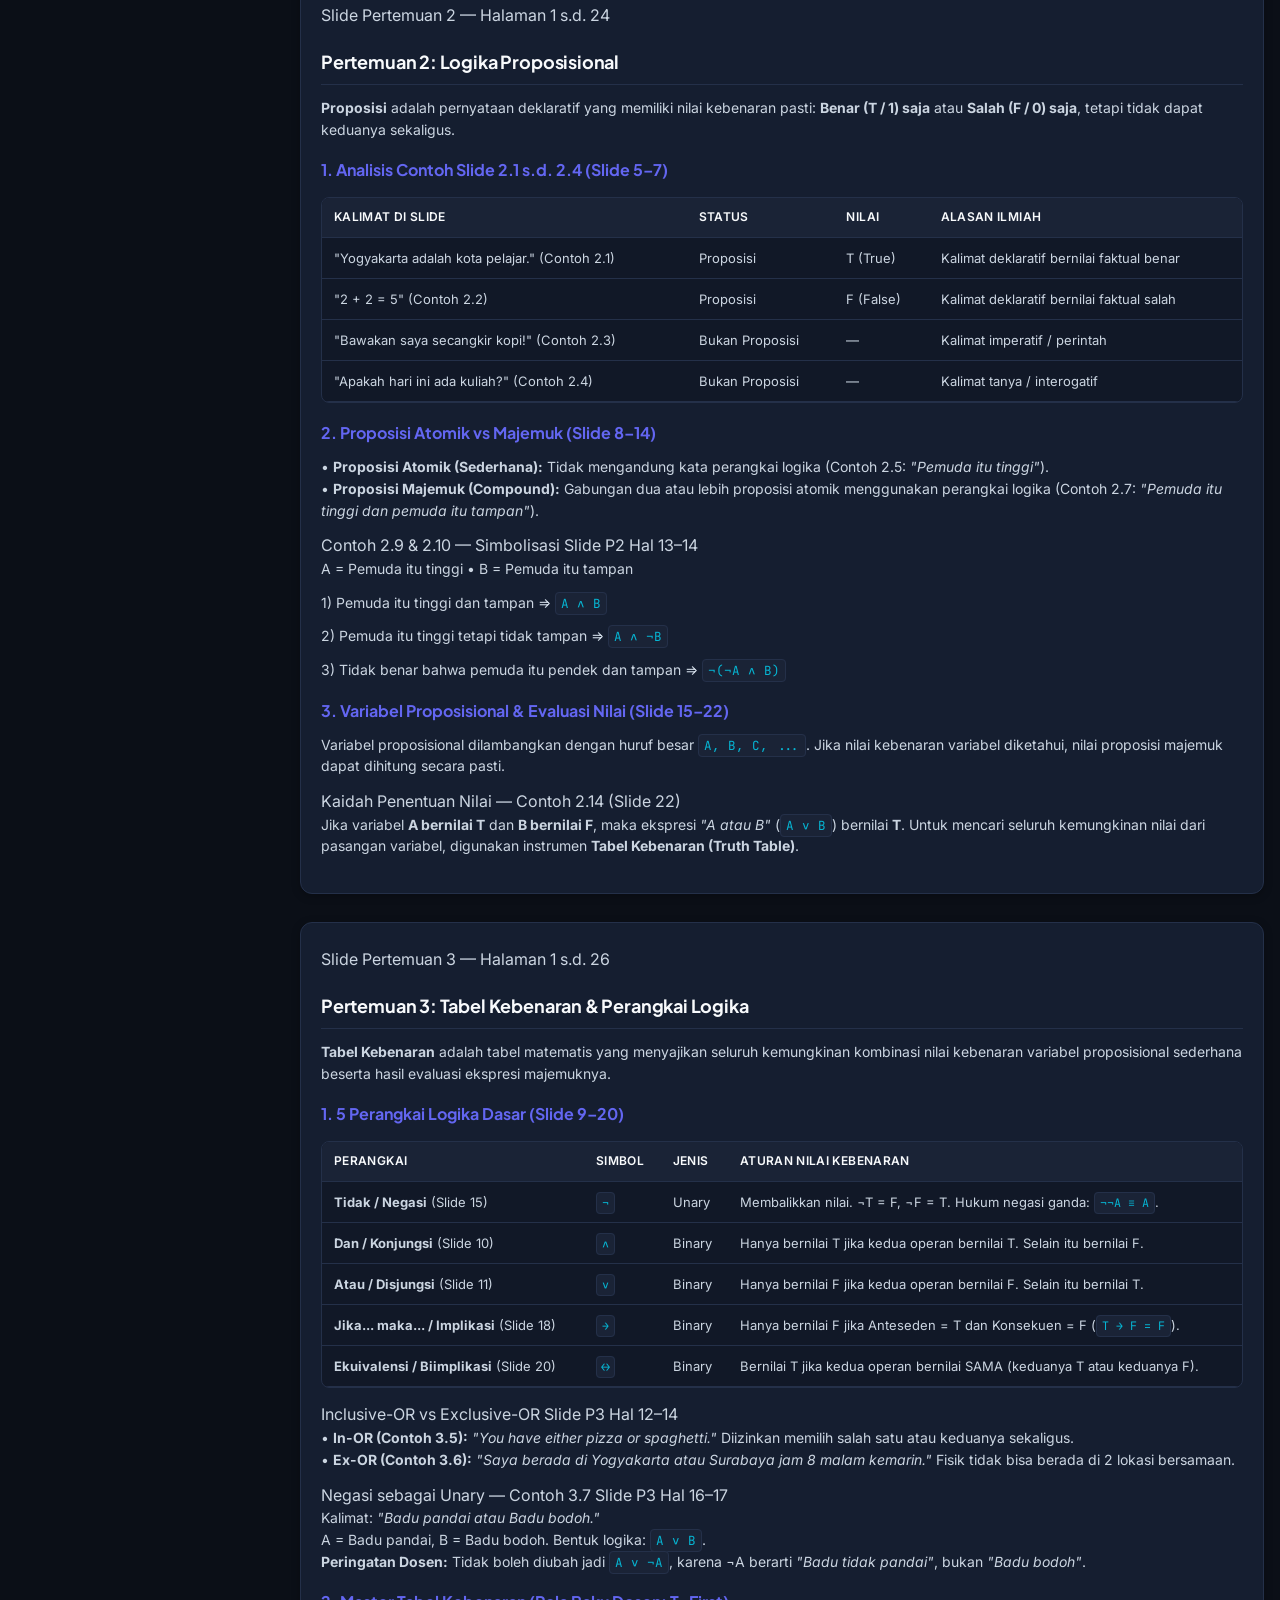
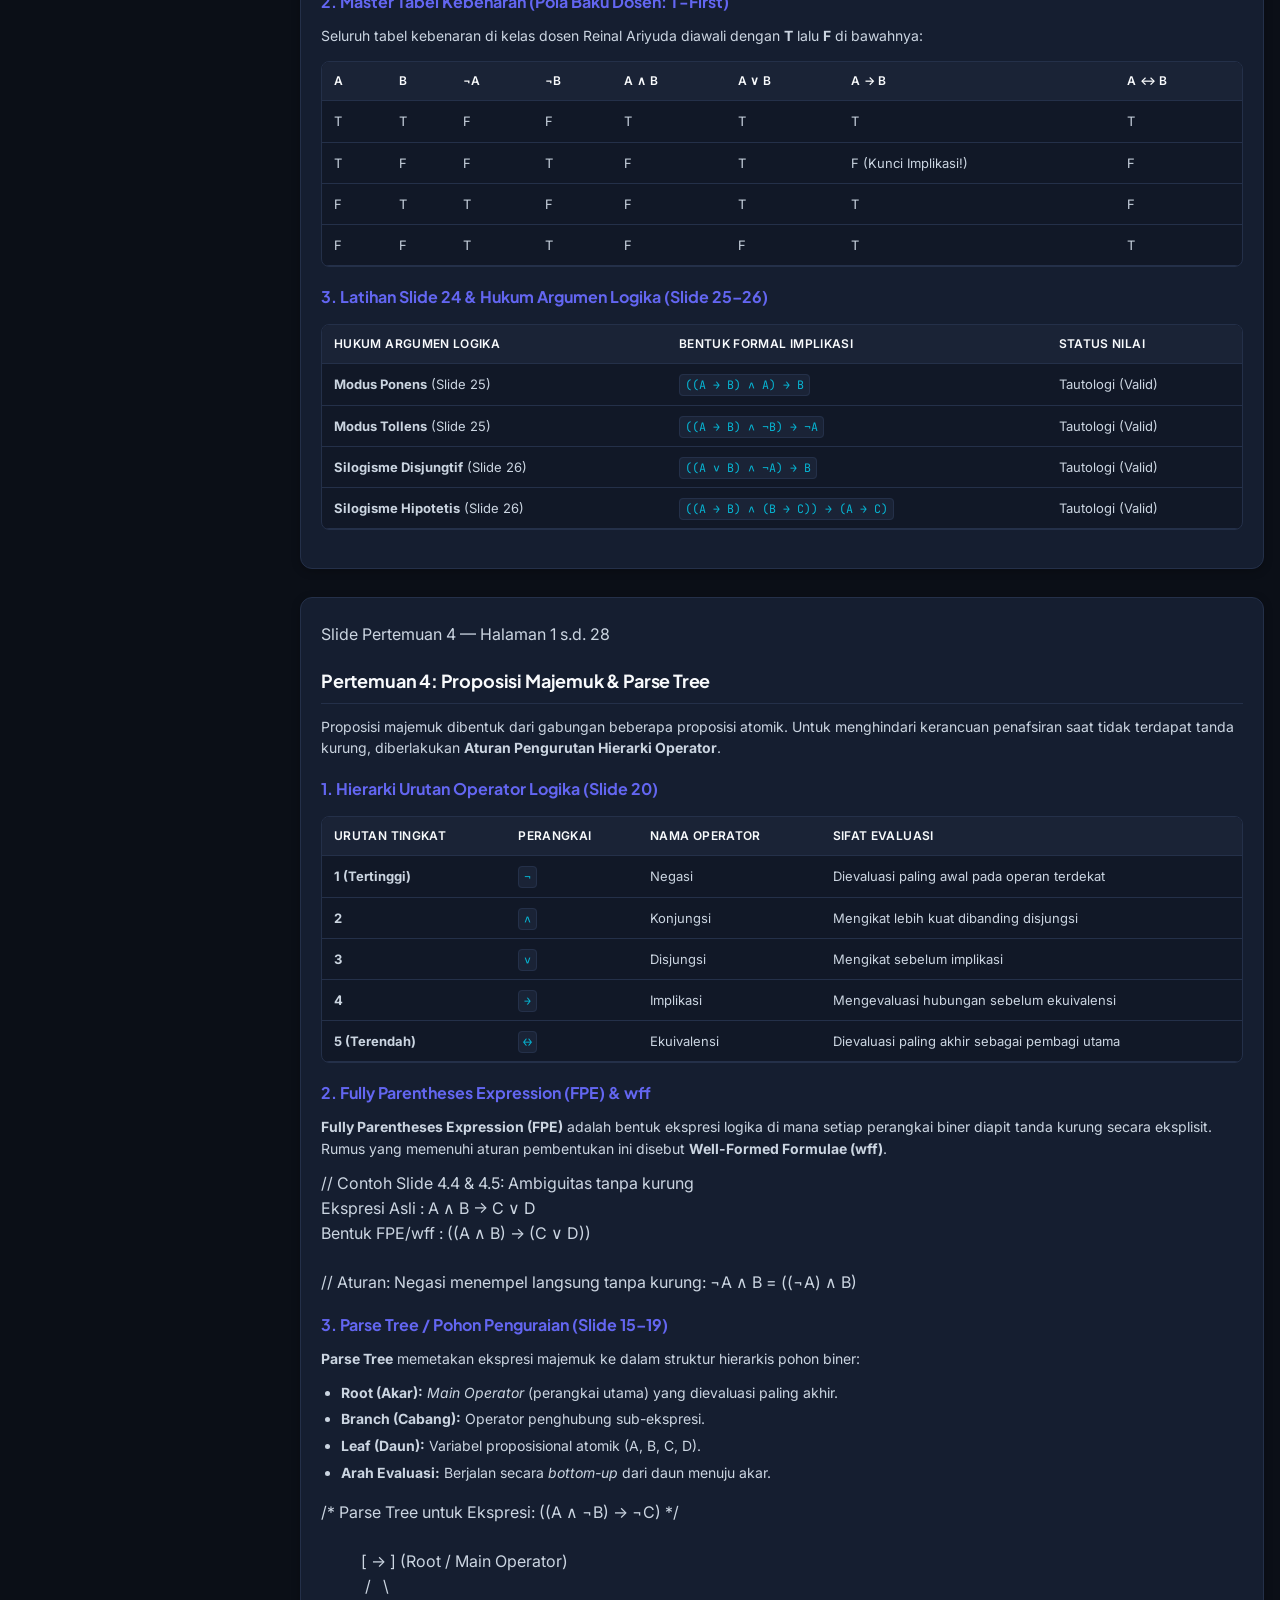
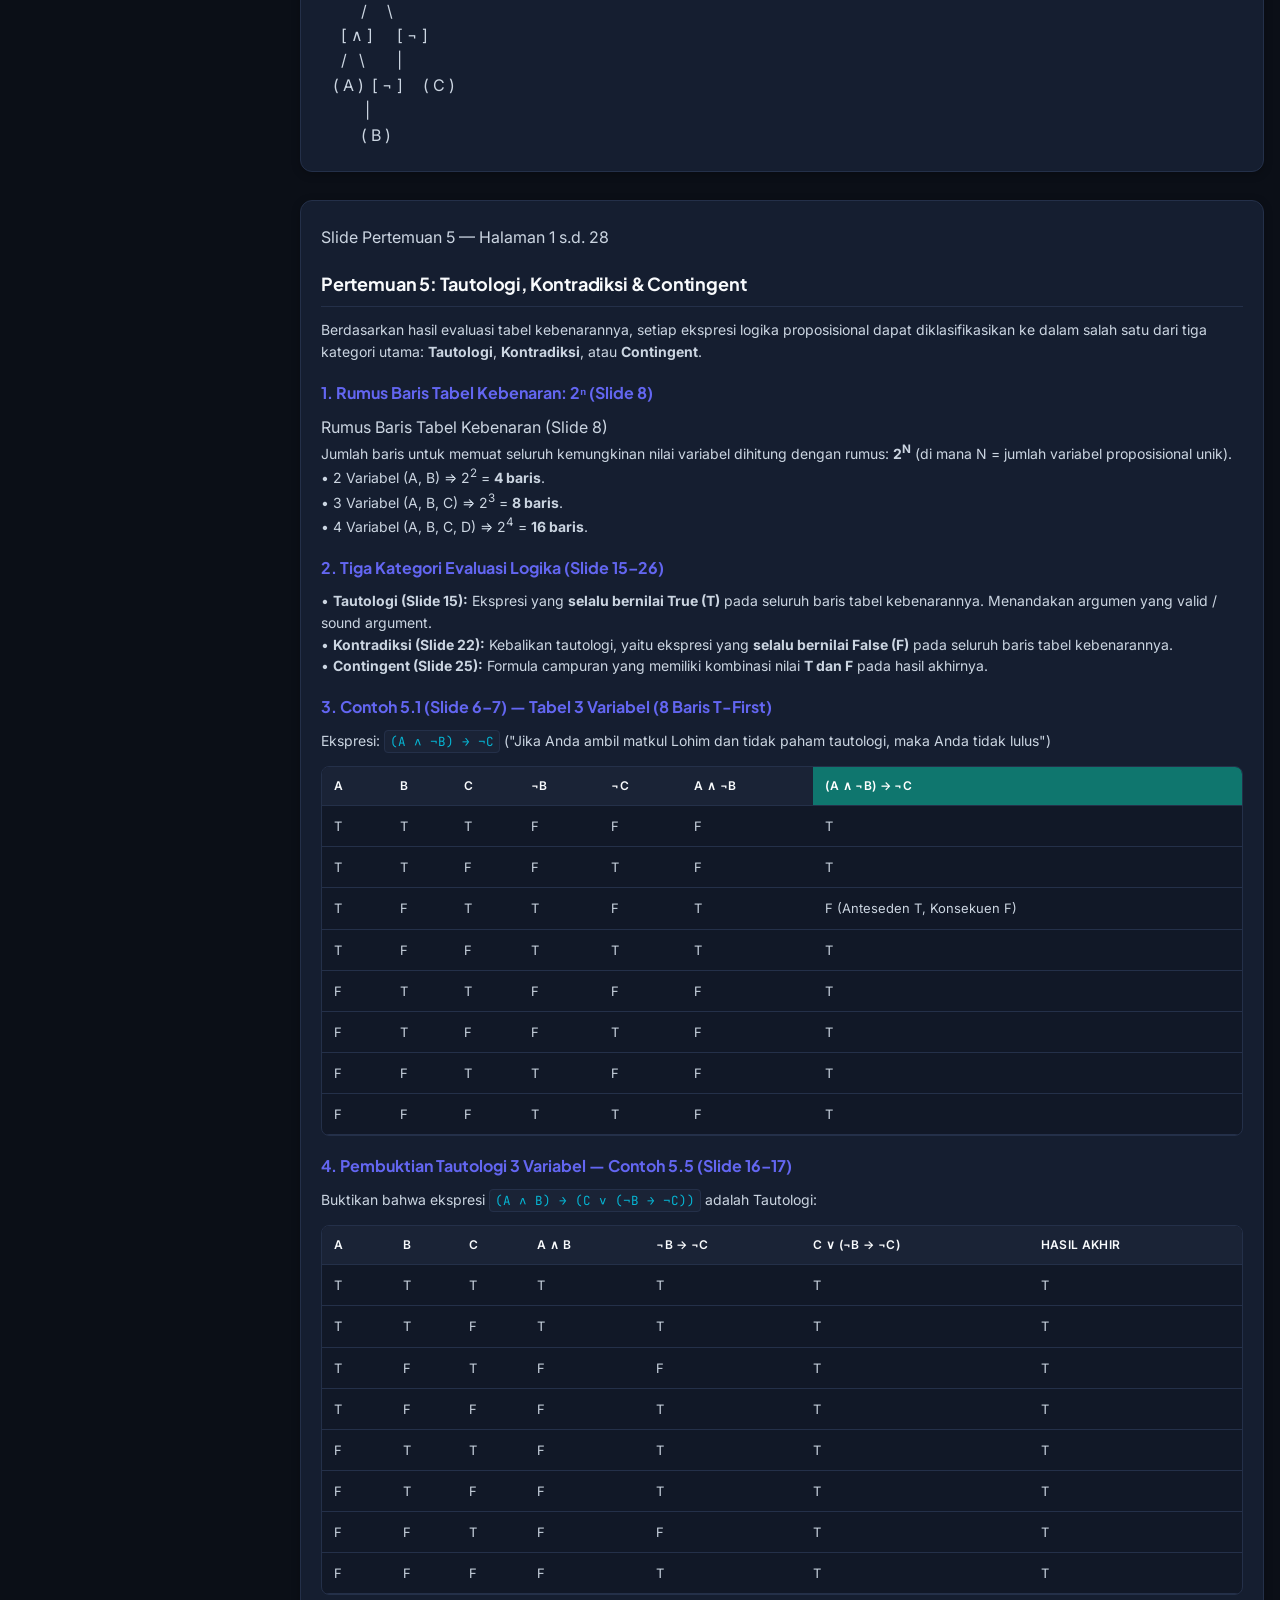
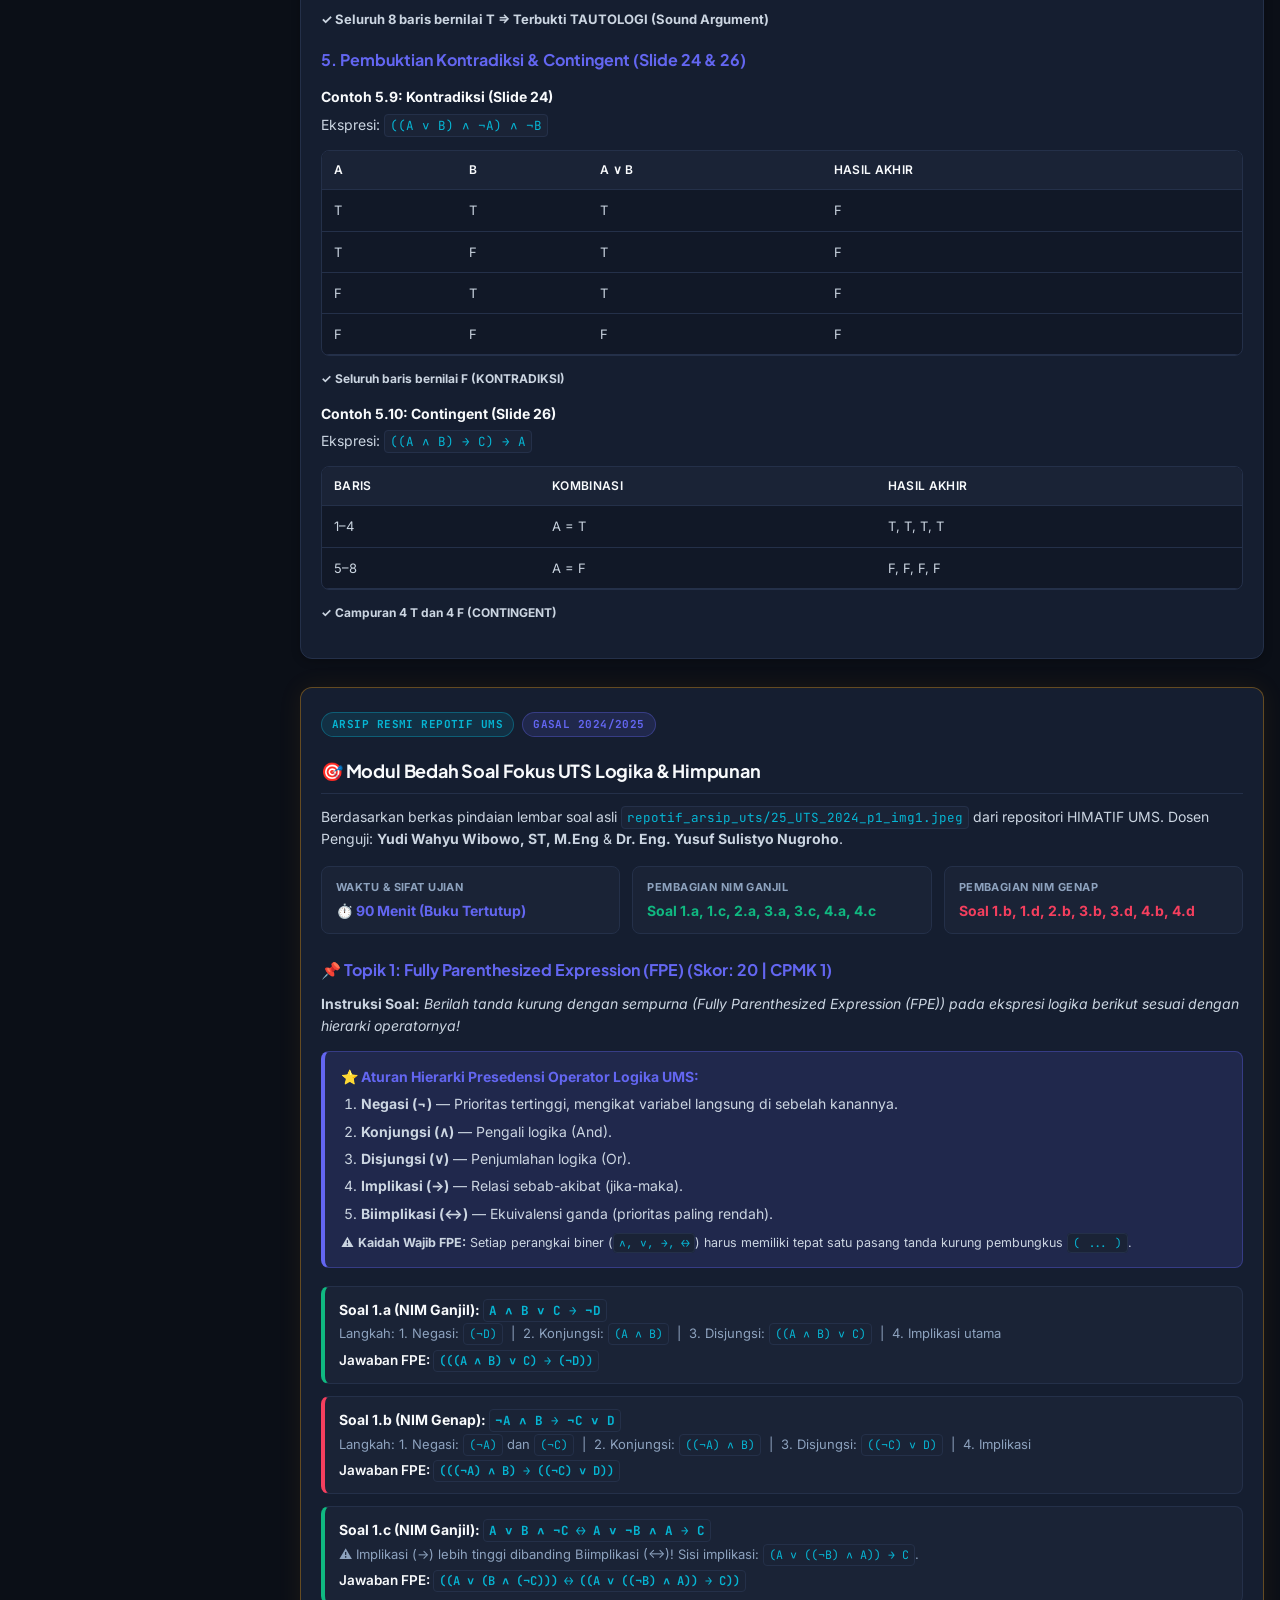
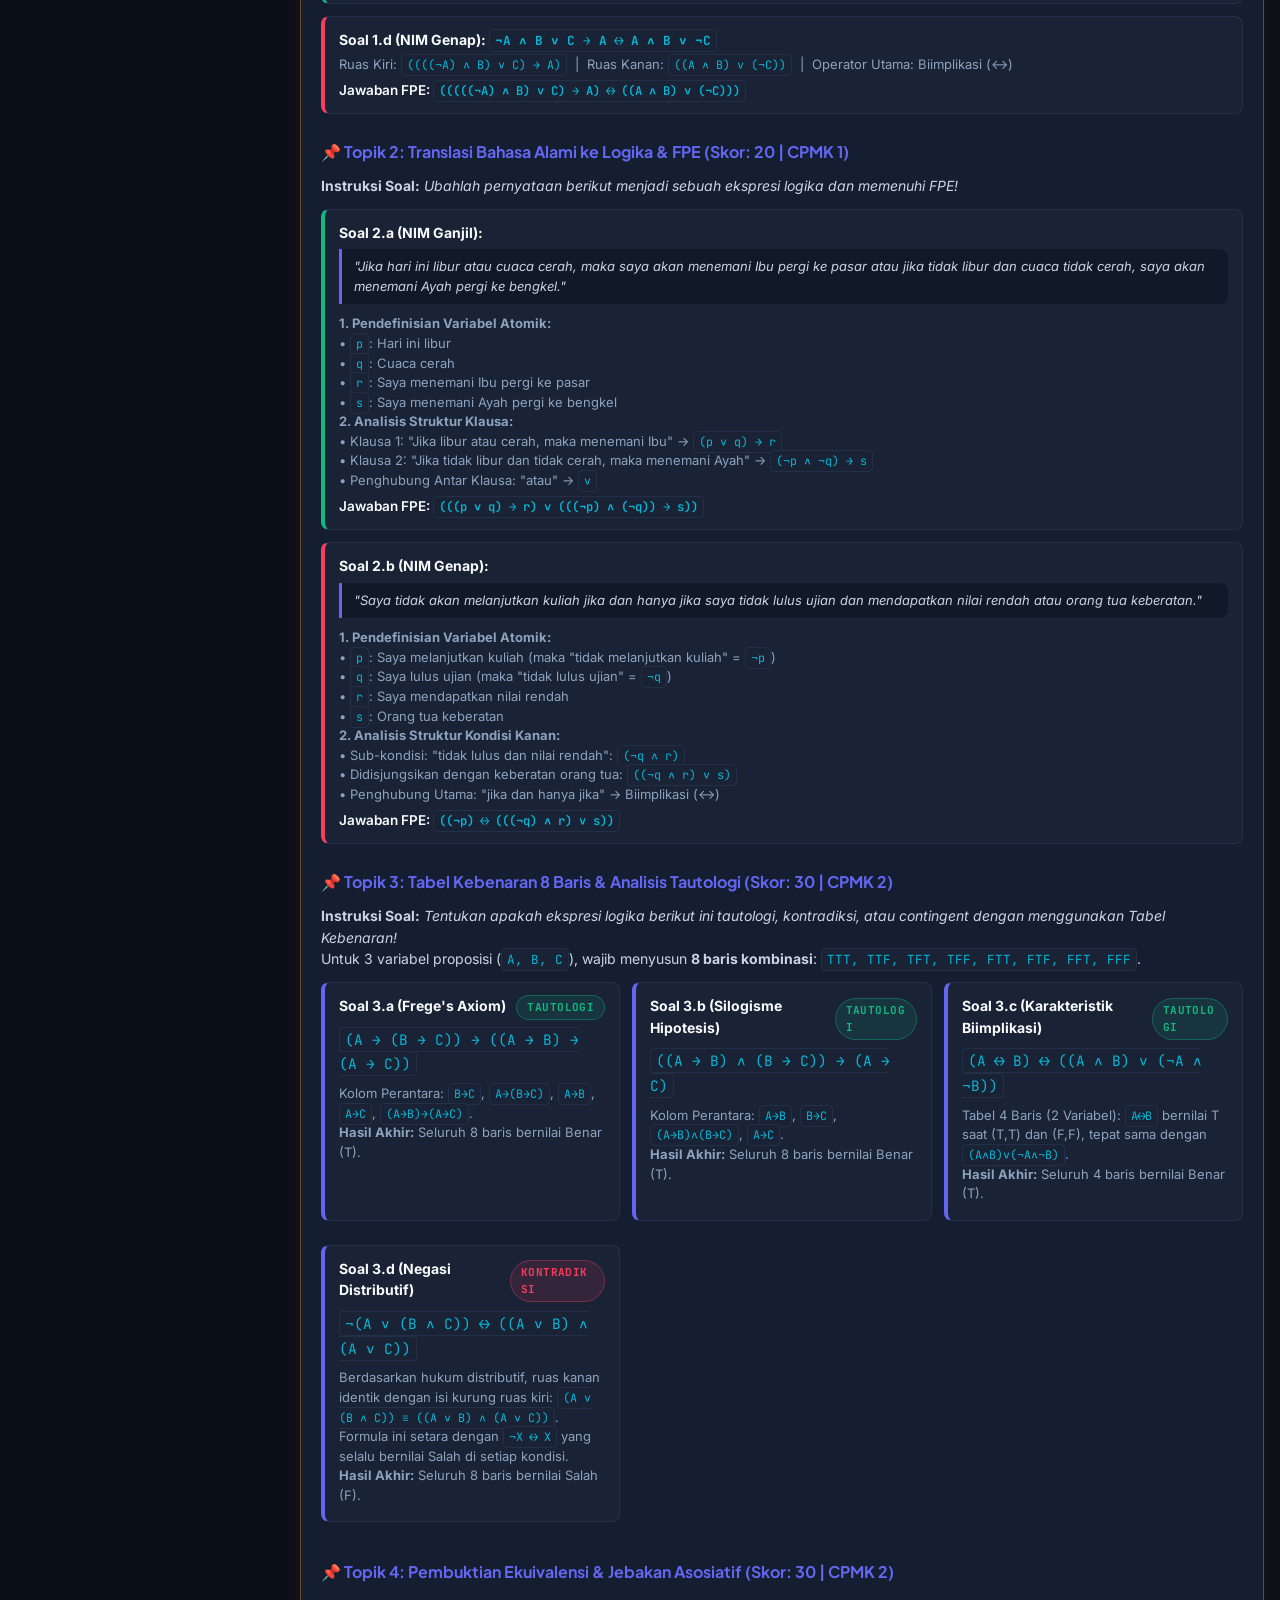
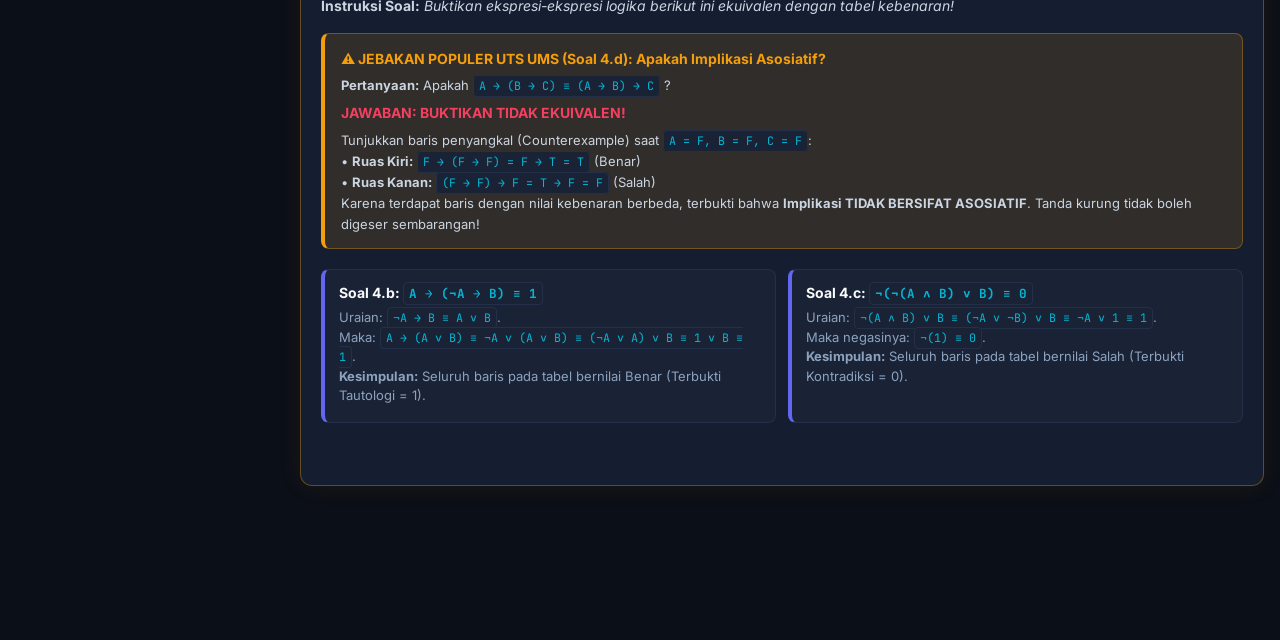
==== commit 42071f5c: "feat(lohim): tambah auto-scroll materi Logika dan Himpunan Kontrol baca otomatis 0,5x-4x yang mengik" ====
--- a/index.html
+++ b/index.html
@@ -931,6 +931,7 @@
 }
 
 </style>
+  <link rel="stylesheet" href="autoscroll.css">
 </head>
 <body>
 
@@ -3552,5 +3553,6 @@
   generateSandboxTable();
 });
 </script>
+<script src="autoscroll.js" defer></script>
 </body>
 </html>
--- a/autoscroll.css
+++ b/autoscroll.css
@@ -0,0 +1,225 @@
+/* ============================================================
+   Auto-scroll materi kuliah — kontrol mengambang
+   Dipakai bersama autoscroll.js. Warna mengikuti variabel
+   tema tiap situs, dengan cadangan warna netral.
+   ============================================================ */
+
+.has-autoscroll {
+  padding-bottom: 104px;
+}
+
+.autoscroll-dock {
+  --as-ink: var(--ink, var(--text-main, #24221f));
+  --as-card: var(--card, var(--bg-surface-card, #fffdf7));
+  --as-line: var(--ink, var(--border-color, #24221f));
+  --as-shadow: var(--ink, rgba(0, 0, 0, .5));
+  --as-track: var(--paper-deep, var(--paper-2, var(--bg-surface-elevated, #e9e2d2)));
+  --as-accent: var(--mustard, var(--gold, var(--amber, var(--accent-amber, #f2b544))));
+  --as-accent-soft: var(--mustard-soft, var(--gold-soft, var(--amber-soft, var(--amber-bg, rgba(242, 181, 68, .2)))));
+  --as-play: var(--teal, var(--green, var(--accent-emerald, var(--cobalt, #2b8a79))));
+  --as-thumb: var(--tomato, var(--red, var(--accent-rose, var(--coral, #dd5a3a))));
+  --as-faint: var(--faint, var(--ink-faint, var(--text-muted, #8a8377)));
+  --as-mono: var(--mono, var(--font-mono, ui-monospace, "Cascadia Code", Consolas, monospace));
+
+  position: fixed;
+  left: max(18px, env(safe-area-inset-left));
+  bottom: max(18px, env(safe-area-inset-bottom));
+  z-index: 9000;
+  display: flex;
+  align-items: center;
+  gap: 11px;
+  width: min(340px, calc(100vw - 36px));
+  padding: 11px 13px 14px;
+  background: var(--as-card);
+  border: 2px solid var(--as-line);
+  border-radius: 14px;
+  box-shadow: 4px 4px 0 var(--as-shadow);
+  color: var(--as-ink);
+  font-family: var(--as-mono);
+  -webkit-user-select: none;
+  user-select: none;
+}
+
+.as-play {
+  flex: 0 0 auto;
+  width: 46px;
+  height: 46px;
+  display: grid;
+  place-items: center;
+  padding: 0;
+  background: var(--as-accent);
+  color: #24221f;
+  border: 2px solid var(--as-line);
+  border-radius: 10px;
+  box-shadow: 2px 2px 0 var(--as-shadow);
+  cursor: pointer;
+  touch-action: manipulation;
+  -webkit-tap-highlight-color: transparent;
+  transition: transform .12s ease, background .12s ease, box-shadow .12s ease;
+}
+
+.as-play:hover {
+  transform: translate(-1px, -1px);
+  box-shadow: 3px 3px 0 var(--as-shadow);
+}
+
+.as-play:active {
+  transform: translate(1px, 1px);
+  box-shadow: 1px 1px 0 var(--as-shadow);
+}
+
+.autoscroll-dock.is-playing .as-play {
+  background: var(--as-play);
+  color: #fff;
+}
+
+.as-play svg {
+  display: block;
+  width: 19px;
+  height: 19px;
+  fill: currentColor;
+}
+
+.as-ico-pause { display: none; }
+.autoscroll-dock.is-playing .as-ico-play { display: none; }
+.autoscroll-dock.is-playing .as-ico-pause { display: block; }
+
+.as-body {
+  flex: 1 1 auto;
+  min-width: 0;
+}
+
+.as-top {
+  display: flex;
+  align-items: center;
+  justify-content: space-between;
+  gap: 8px;
+  margin-bottom: 1px;
+}
+
+.as-title {
+  overflow: hidden;
+  font-size: 9.5px;
+  font-weight: 700;
+  letter-spacing: .11em;
+  text-transform: uppercase;
+  color: var(--as-faint);
+  white-space: nowrap;
+  text-overflow: ellipsis;
+}
+
+.as-speed {
+  flex: 0 0 auto;
+  padding: 1px 8px;
+  font-size: 11px;
+  font-weight: 700;
+  color: #24221f;
+  background: var(--as-accent-soft);
+  border: 1.5px solid var(--as-line);
+  border-radius: 999px;
+  font-variant-numeric: tabular-nums;
+}
+
+.as-range {
+  -webkit-appearance: none;
+  appearance: none;
+  display: block;
+  width: 100%;
+  height: 20px;
+  margin: 0;
+  padding: 0;
+  background: transparent;
+  cursor: pointer;
+  touch-action: none;
+}
+
+.as-range::-webkit-slider-runnable-track {
+  height: 8px;
+  background: linear-gradient(90deg, var(--as-play) 0 var(--fill, 14%), var(--as-track) var(--fill, 14%) 100%);
+  border: 1.5px solid var(--as-line);
+  border-radius: 999px;
+}
+
+.as-range::-moz-range-track {
+  height: 8px;
+  background: linear-gradient(90deg, var(--as-play) 0 var(--fill, 14%), var(--as-track) var(--fill, 14%) 100%);
+  border: 1.5px solid var(--as-line);
+  border-radius: 999px;
+}
+
+.as-range::-webkit-slider-thumb {
+  -webkit-appearance: none;
+  appearance: none;
+  width: 17px;
+  height: 17px;
+  margin-top: -5.5px;
+  background: var(--as-thumb);
+  border: 2px solid var(--as-line);
+  border-radius: 50%;
+}
+
+.as-range::-moz-range-thumb {
+  width: 14px;
+  height: 14px;
+  background: var(--as-thumb);
+  border: 2px solid var(--as-line);
+  border-radius: 50%;
+}
+
+.as-range:focus-visible {
+  outline: 3px solid var(--as-play);
+  outline-offset: 2px;
+  border-radius: 999px;
+}
+
+.as-progress {
+  position: absolute;
+  left: 13px;
+  right: 13px;
+  bottom: 6px;
+  height: 3px;
+  background: rgba(127, 127, 127, .28);
+  border-radius: 999px;
+  overflow: hidden;
+}
+
+.as-progress i {
+  display: block;
+  width: 0;
+  height: 100%;
+  background: var(--as-play);
+  border-radius: inherit;
+}
+
+@media (max-width: 640px) {
+  .has-autoscroll {
+    padding-bottom: calc(96px + env(safe-area-inset-bottom));
+  }
+  .autoscroll-dock {
+    left: max(12px, env(safe-area-inset-left));
+    right: max(12px, env(safe-area-inset-right));
+    bottom: max(12px, env(safe-area-inset-bottom));
+    width: auto;
+    gap: 9px;
+    padding: 9px 11px 13px;
+  }
+  .as-play {
+    width: 44px;
+    height: 44px;
+  }
+}
+
+@media (prefers-reduced-motion: reduce) {
+  .as-play {
+    transition: none;
+  }
+}
+
+@media print {
+  .autoscroll-dock {
+    display: none !important;
+  }
+  .has-autoscroll {
+    padding-bottom: 0 !important;
+  }
+}
